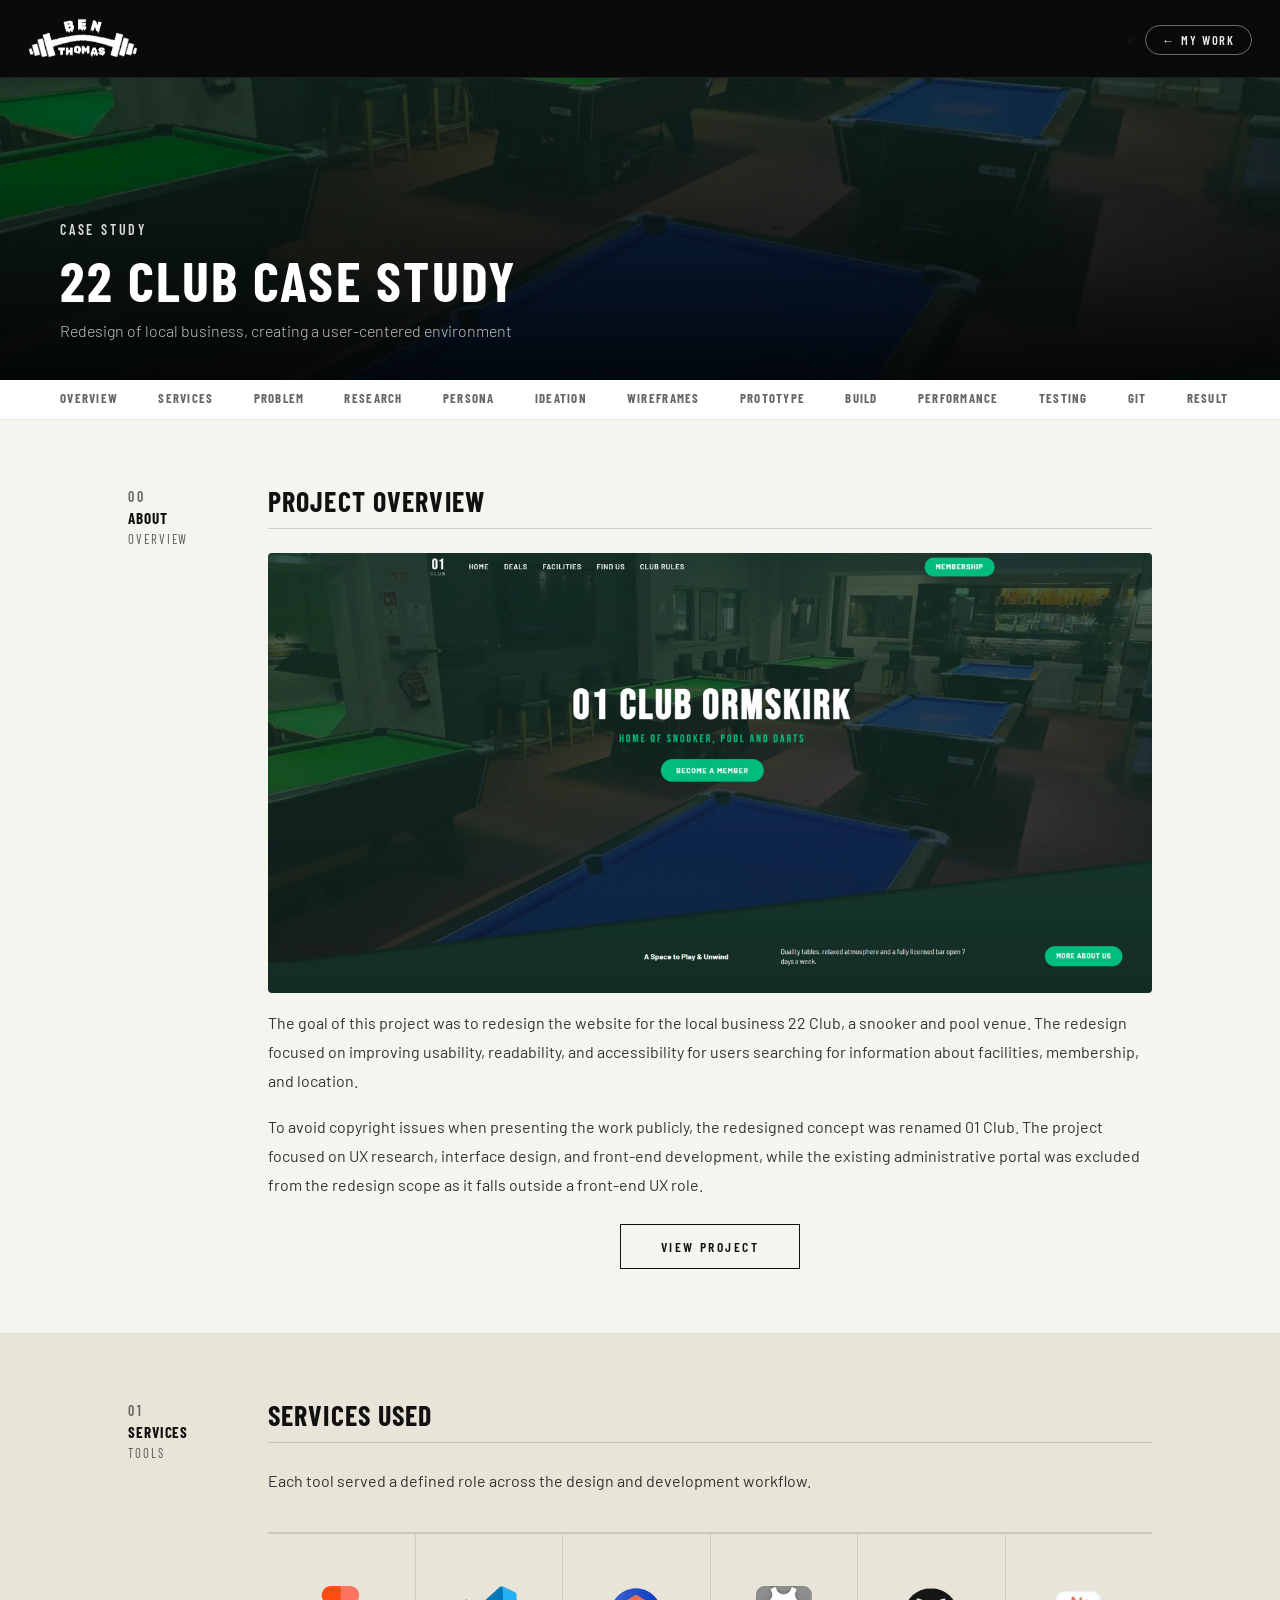
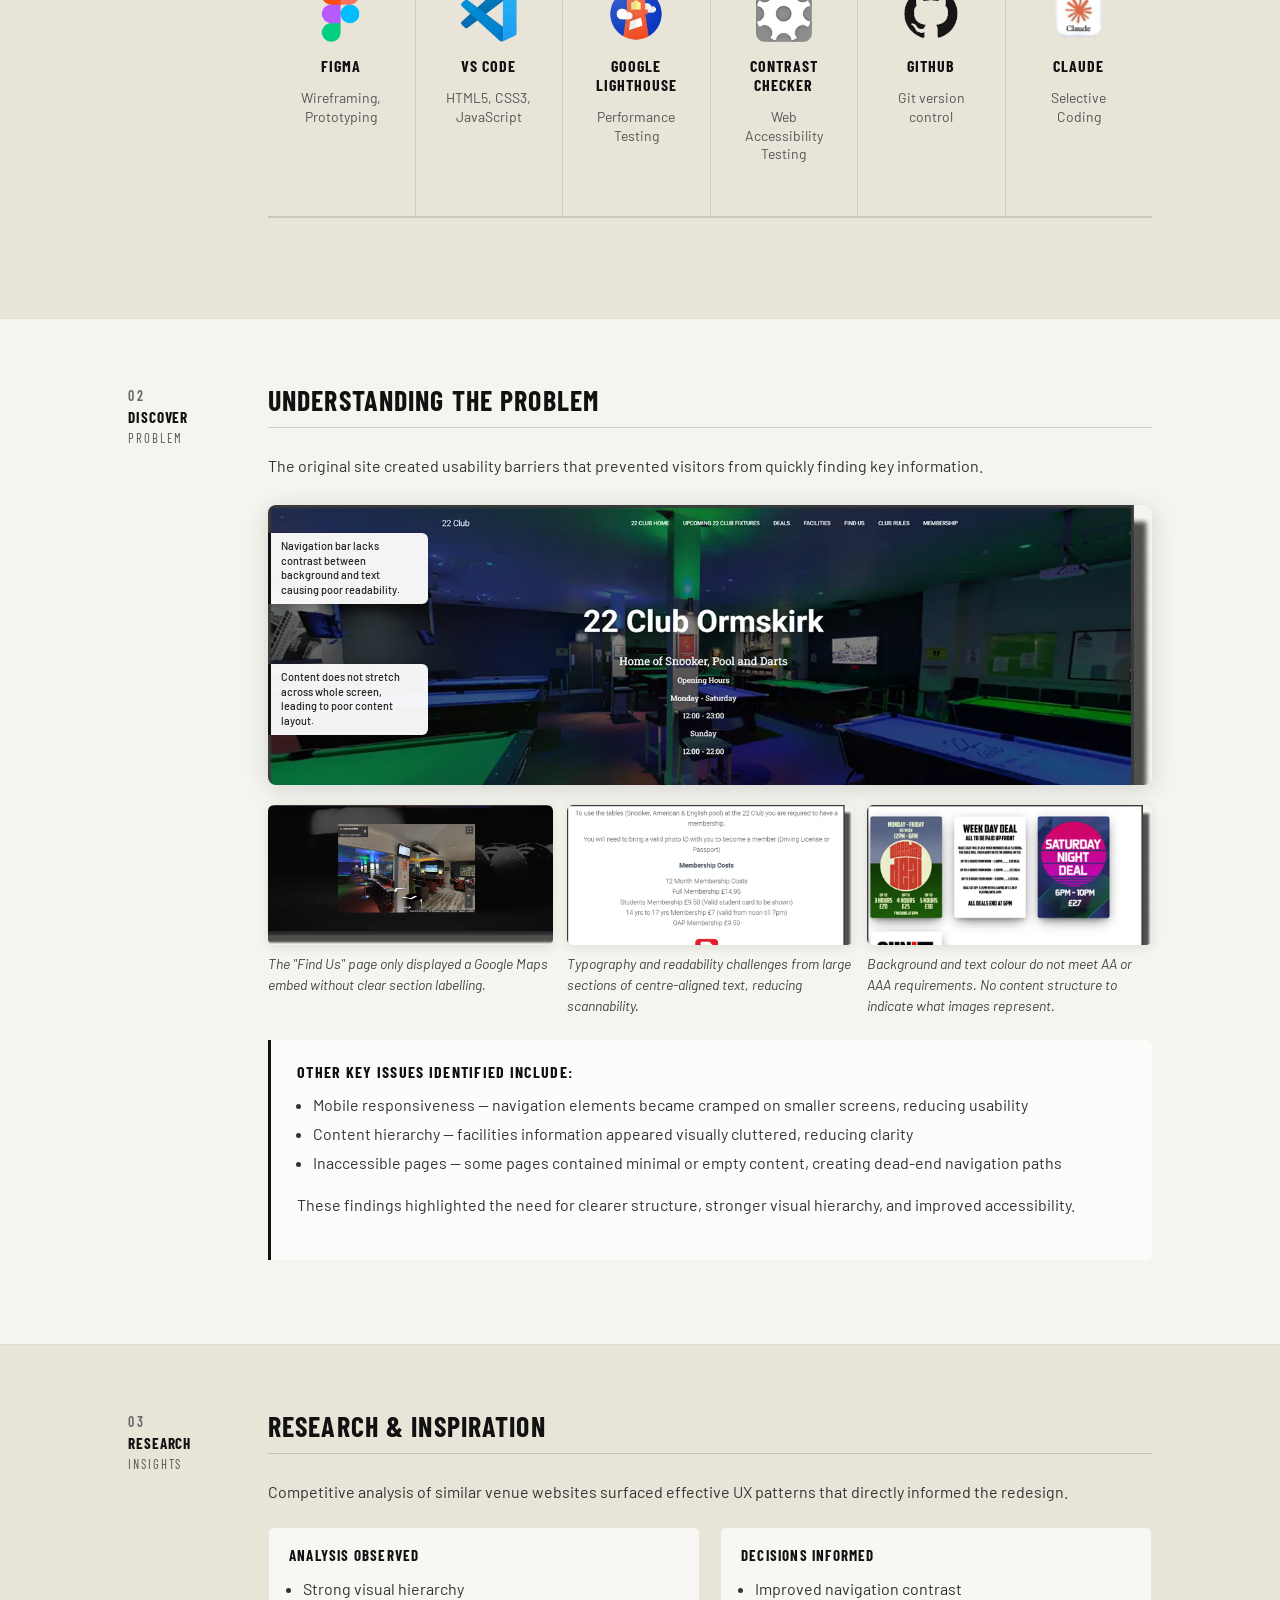
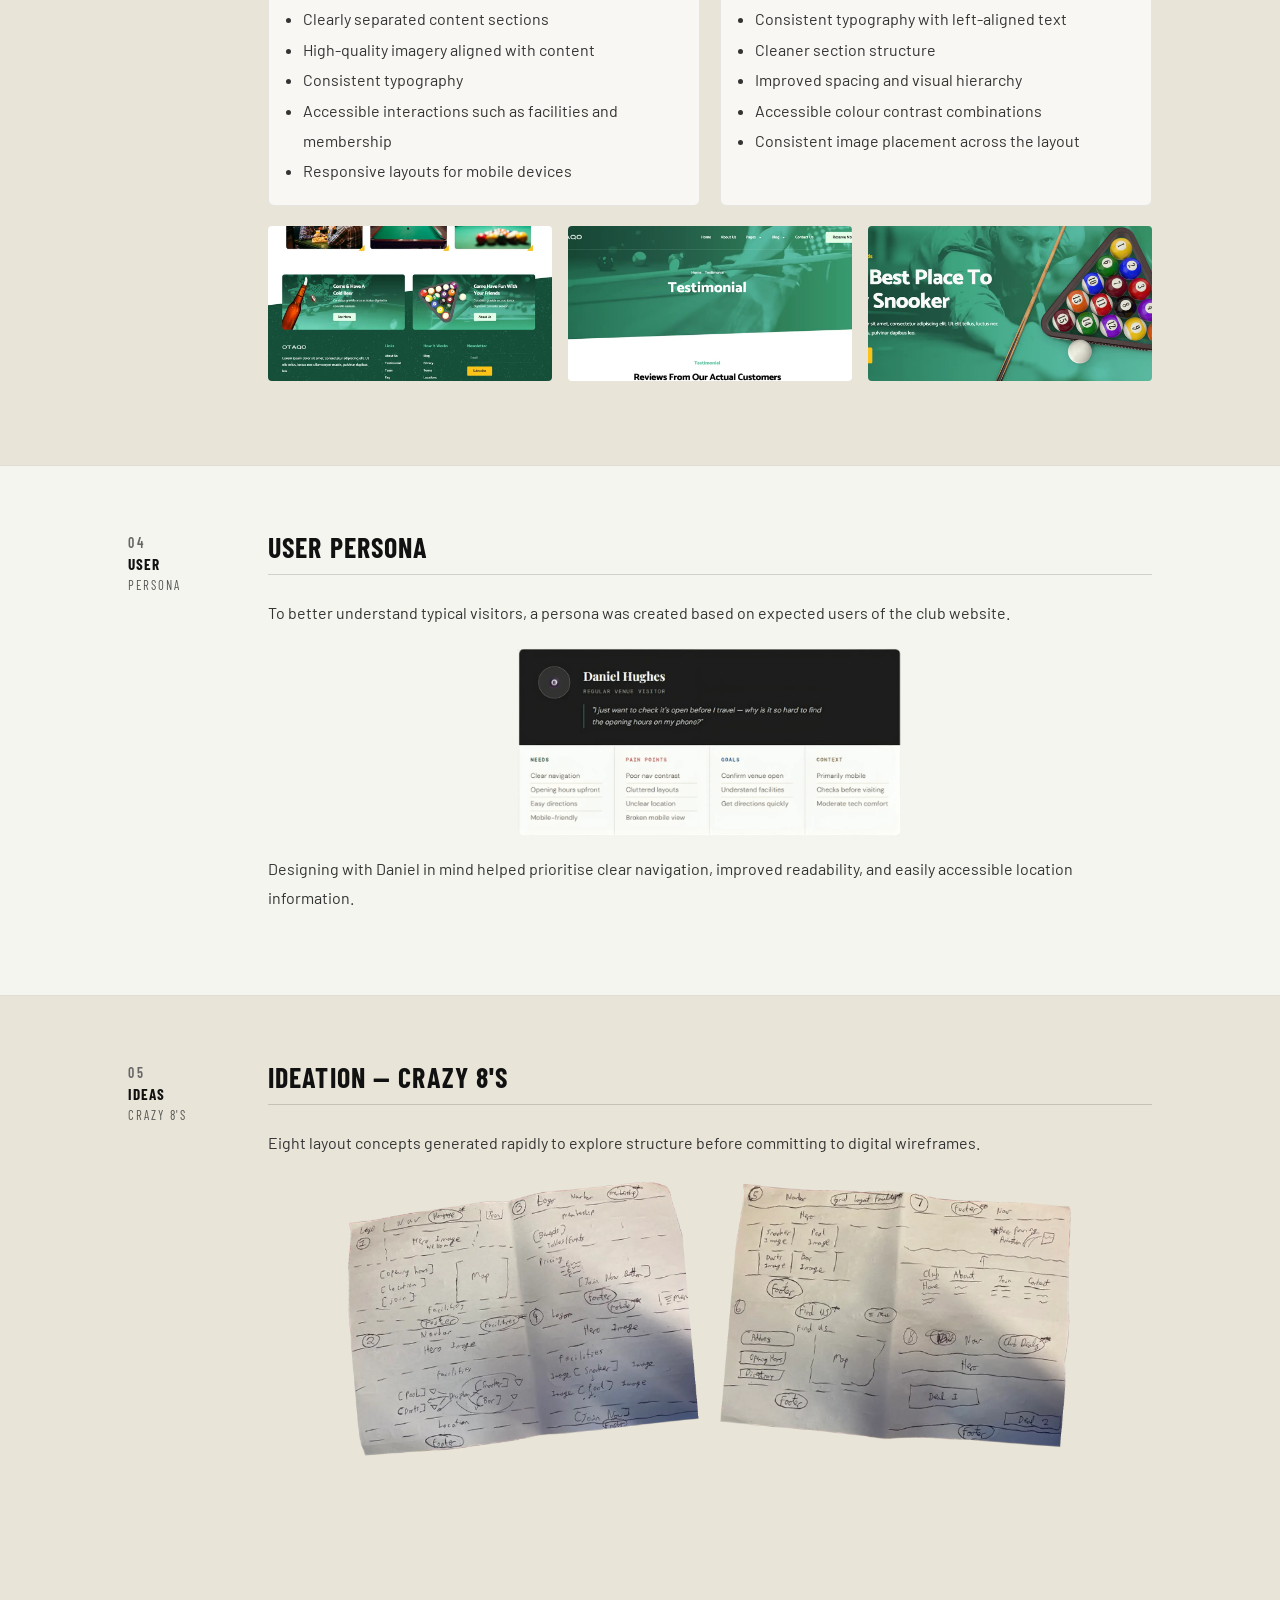
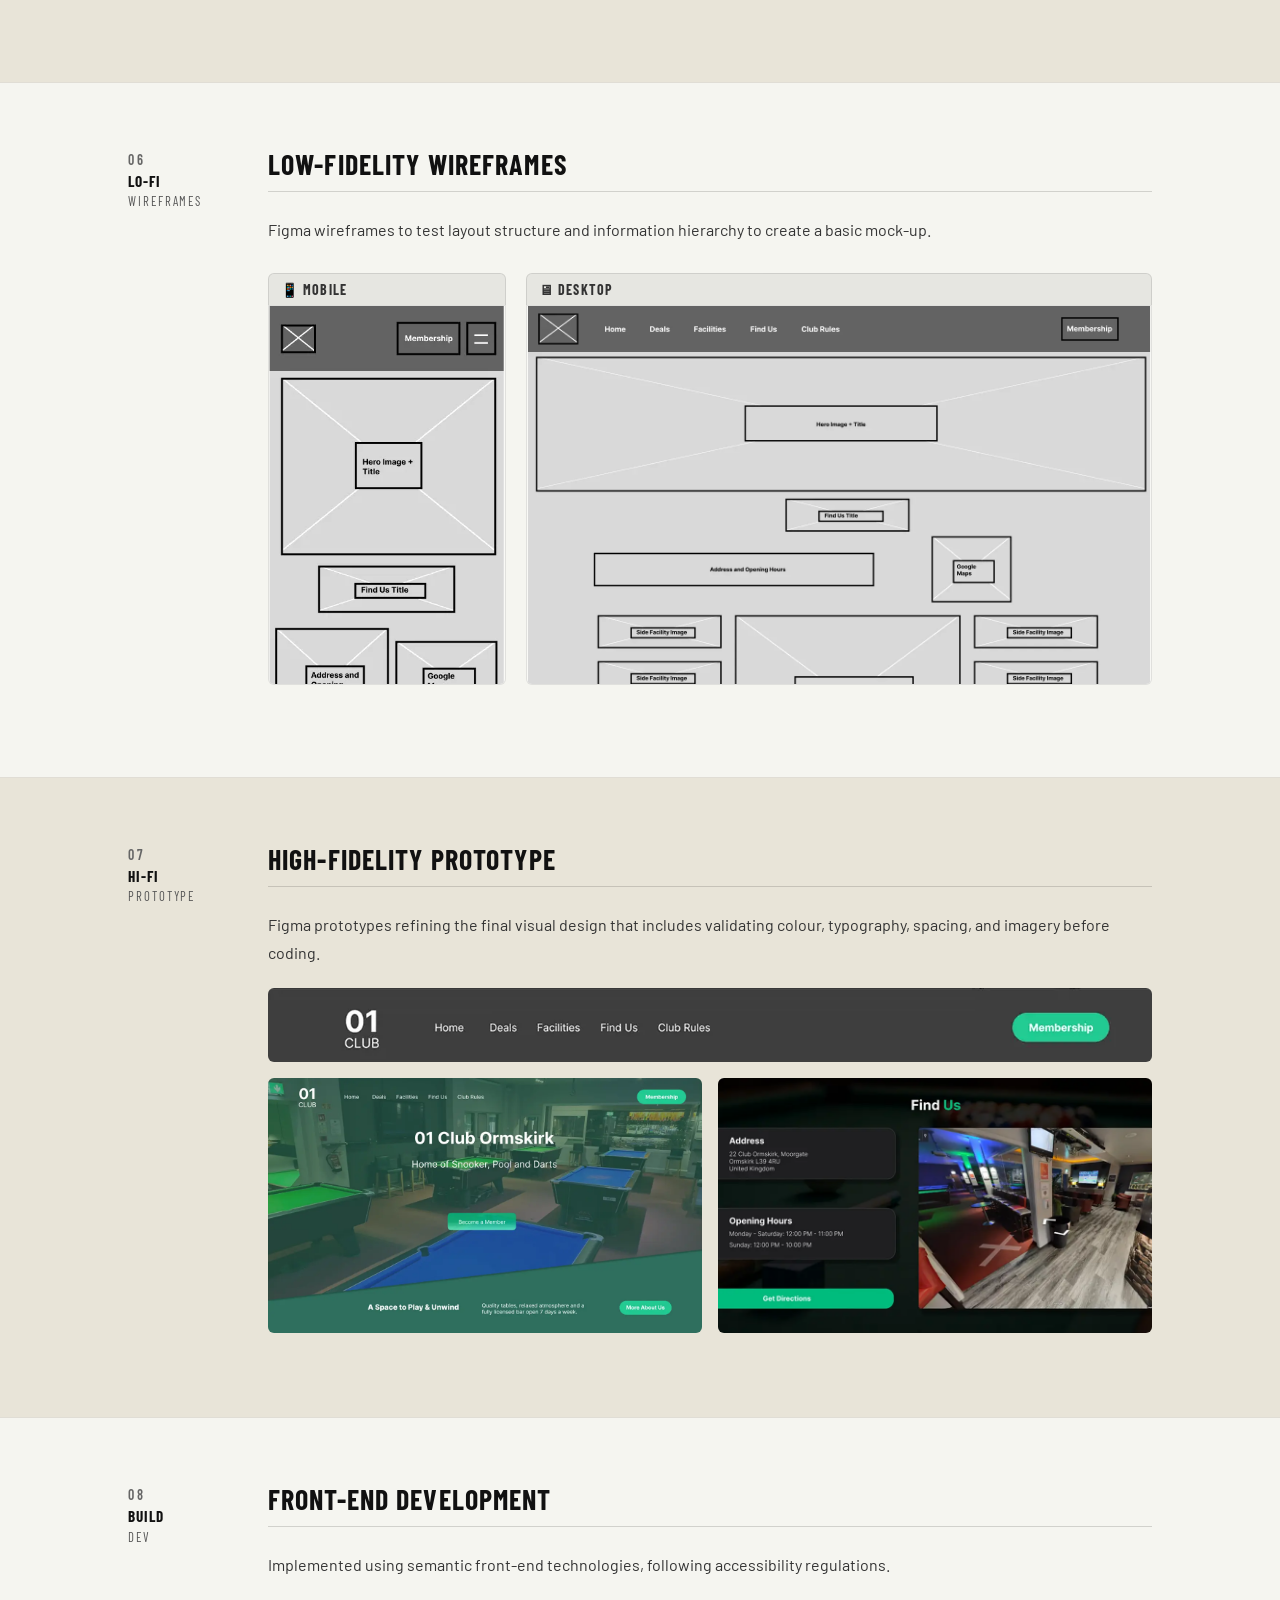
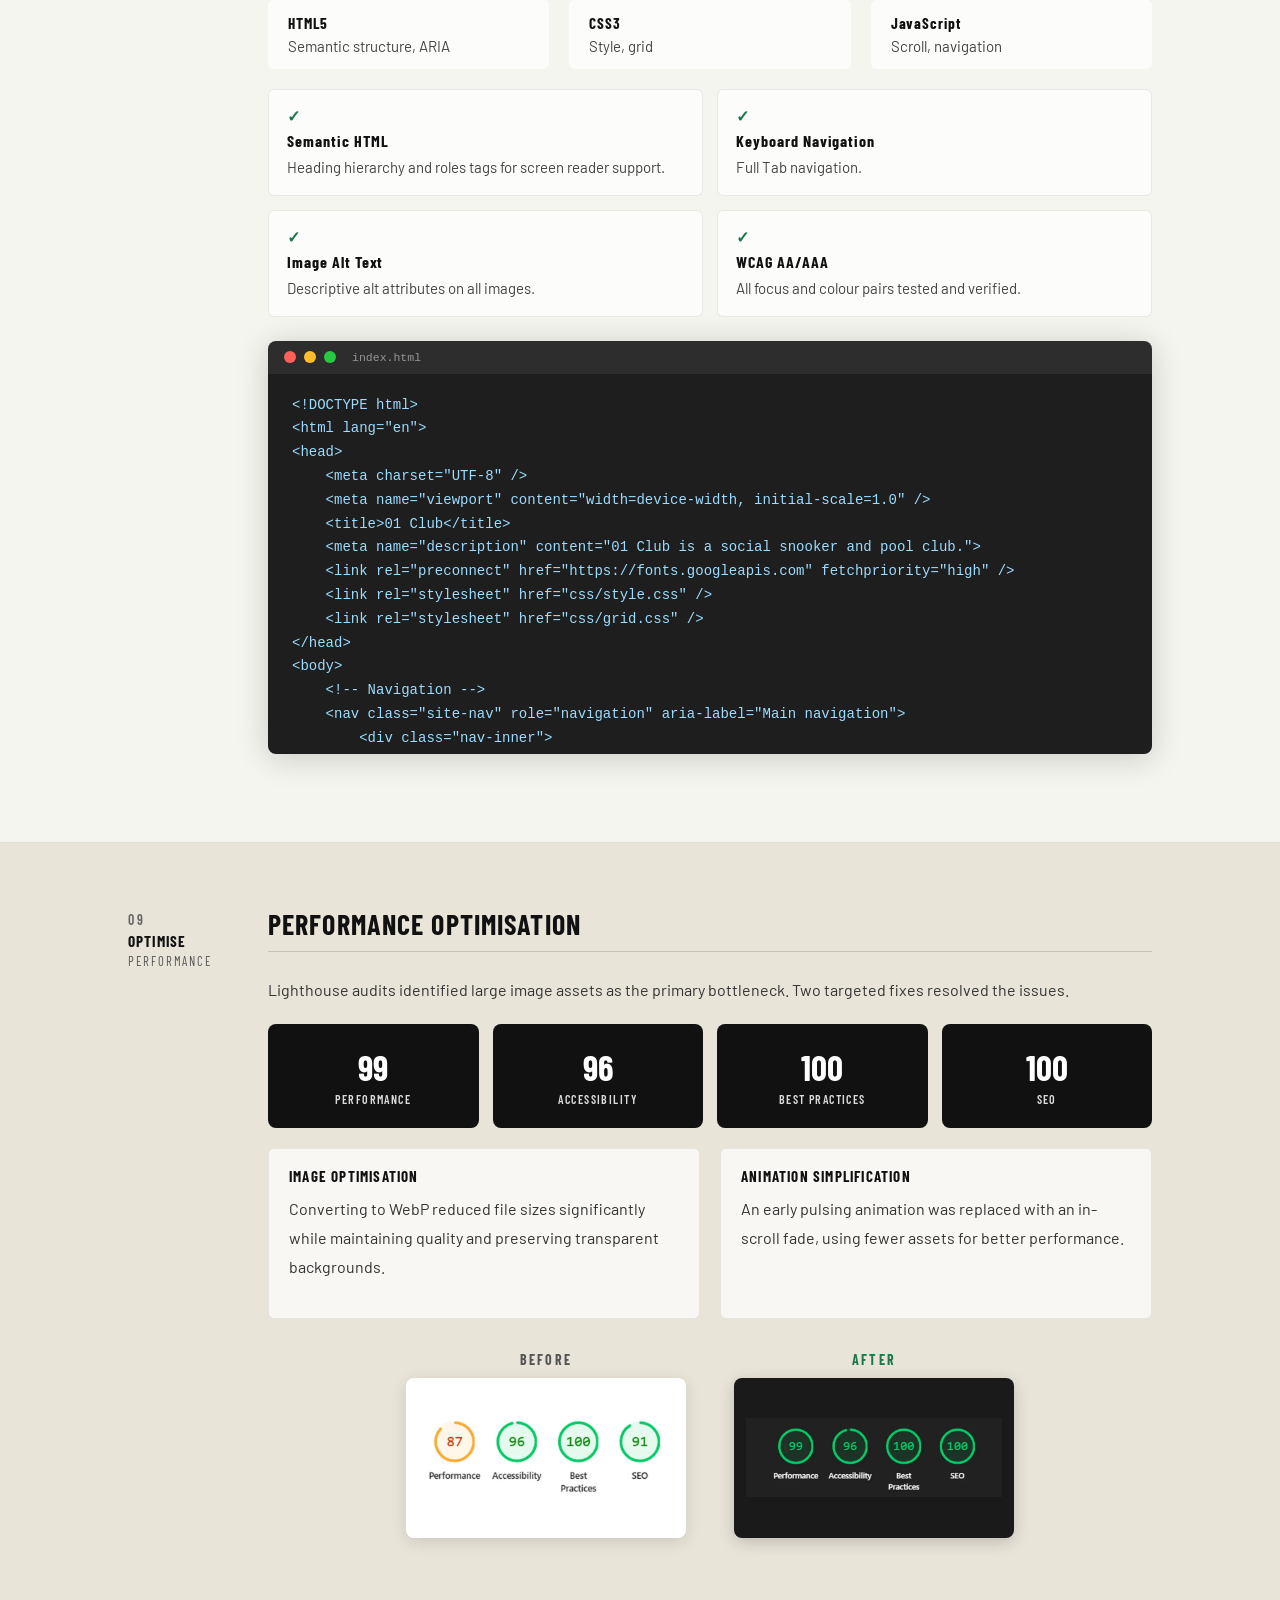
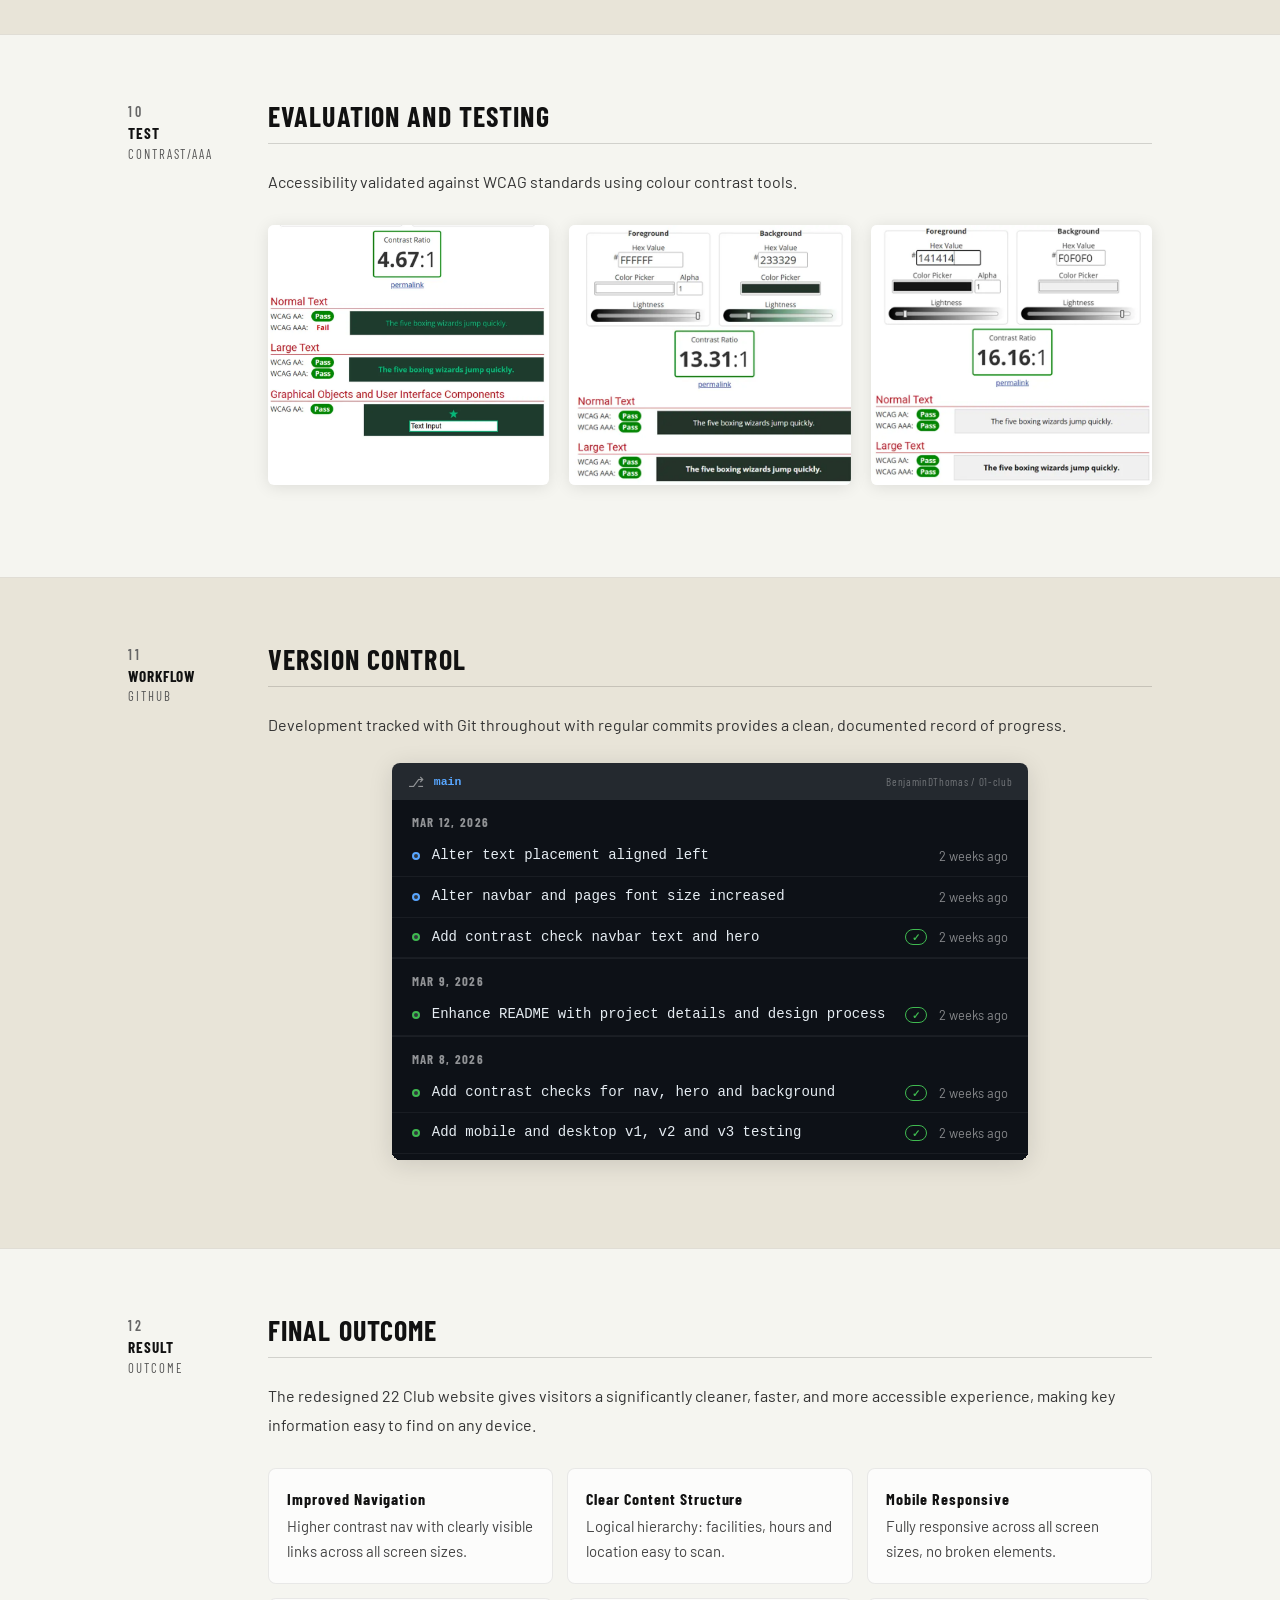
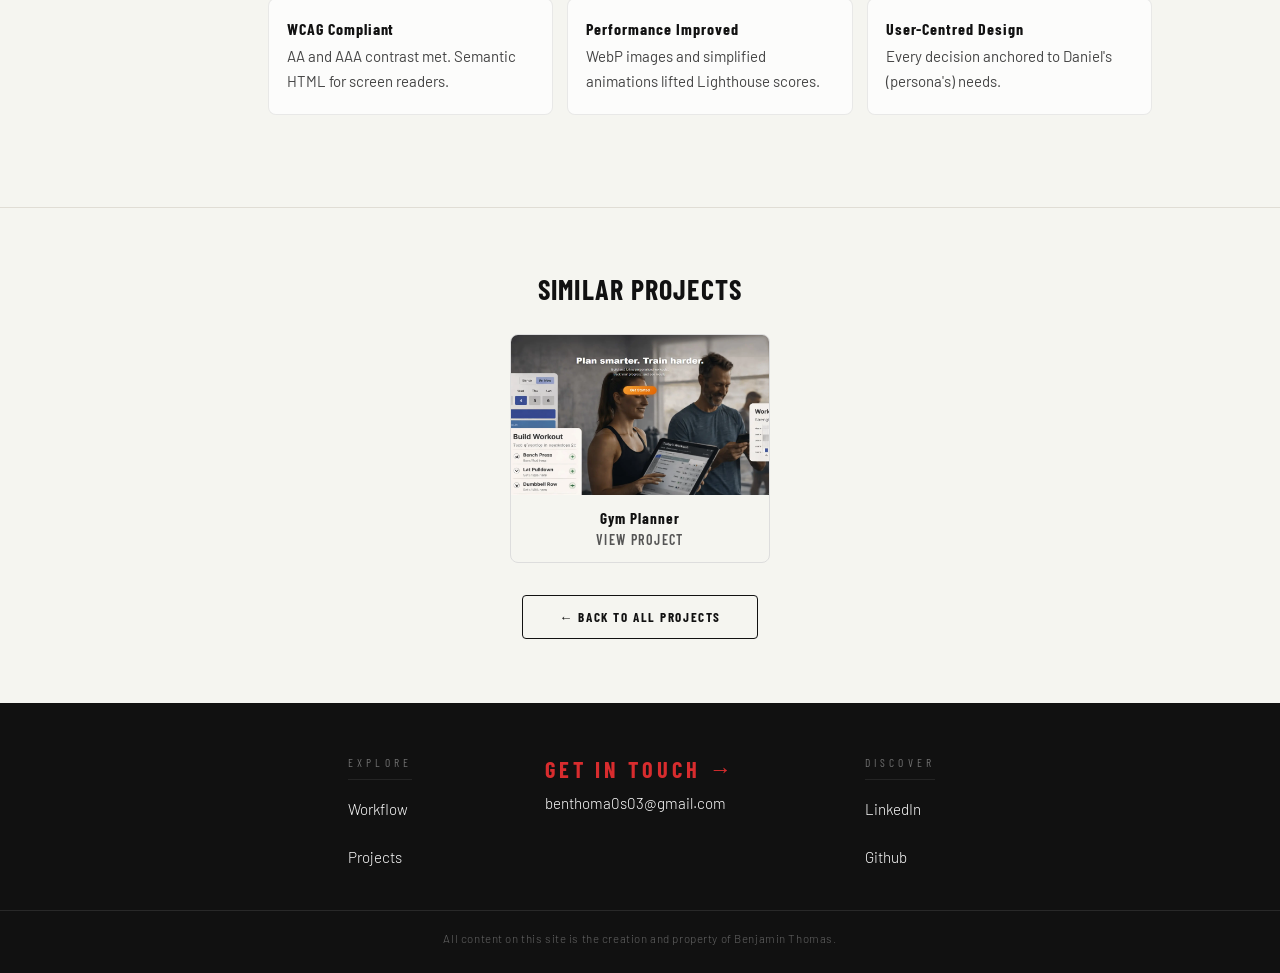
==== 22-club.html @ a088643f "Add 22 club case study page" ====
<!DOCTYPE html>
<html lang="en">
<head>
    <script>document.documentElement.classList.add('js-loading');</script>
    <meta charset="UTF-8" />
    <meta name="viewport" content="width=device-width, initial-scale=1.0" />
    <title>22 Club Case Study — Benjamin Thomas</title>
    <meta name="description" content="UX case study: Redesign of 22 Club, a local snooker and pool venue, creating a user-centred environment." />
    <meta property="og:title" content="22 Club Case Study — Benjamin Thomas" />
    <meta property="og:description" content="UX case study: Redesign of 22 Club — improving usability for a local venue website." />
    <meta property="og:type" content="website" />
    <link rel="preconnect" href="https://fonts.googleapis.com" />
    <link rel="preconnect" href="https://fonts.gstatic.com" crossorigin />
    <link href="https://fonts.googleapis.com/css2?family=Barlow+Condensed:wght@300;400;600;700&family=Barlow:wght@300;400;500&display=swap" rel="stylesheet" />
    <link rel="stylesheet" href="css/style.css" />
    <link rel="stylesheet" href="css/grid.css" />
    <link rel="stylesheet" href="css/case-study.css" />
</head>
<body class="case-study-page">
    <!-- ------- Navigation ------- -->
    <nav class="site-nav" aria-label="Site navigation">
        <a href="index.html" class="nav__logo" aria-label="Ben Thomas — Homepage">
            <img src="images/logo.webp" alt="Ben Thomas logo" width="110" height="42" />
        </a>
        <ul class="nav__links" role="list">
            <li><a href="projects.html" class="nav__link nav__back">← My Work</a></li>
        </ul>
    </nav>
    <!-- ------- Hero ------- -->
    <header class="cs-hero" aria-label="22 Club Case Study Hero">
        <img src="case_studies/22_club/hero_banner.webp" alt="22 Club snooker venue interior" class="cs-hero__img" />
        <div class="cs-hero__overlay" aria-hidden="true"></div>
        <div class="cs-hero__content">
            <p class="cs-hero__label">Case Study</p>
            <h1 class="cs-hero__title">22 Club Case Study</h1>
            <p class="cs-hero__sub">Redesign of local business, creating a user-centered environment</p>
        </div>
    </header>
    <!-- ------- Section nav ------- -->
    <nav class="cs-section-nav" aria-label="Jump to section">
        <!-- Desktop: full horizontal list -->
        <ul class="cs-section-nav__list" role="list">
            <li><a href="#overview">Overview</a></li>
            <li><a href="#services">Services</a></li>
            <li><a href="#problem">Problem</a></li>
            <li><a href="#research">Research</a></li>
            <li><a href="#persona">Persona</a></li>
            <li><a href="#ideation">Ideation</a></li>
            <li><a href="#lofi">Wireframes</a></li>
            <li><a href="#hifi">Prototype</a></li>
            <li><a href="#build">Build</a></li>
            <li><a href="#performance">Performance</a></li>
            <li><a href="#testing">Testing</a></li>
            <li><a href="#version-control">Git</a></li>
            <li><a href="#result">Result</a></li>
        </ul>
        <!-- Mobile: contents dropdown -->
        <div class="cs-section-nav__mobile">
            <button class="cs-section-nav__toggle" aria-expanded="false" aria-controls="cs-section-dropdown" aria-label="Open section contents">
                <span class="cs-section-nav__toggle-label">Contents</span>
                <svg class="cs-section-nav__toggle-icon" width="12" height="12" viewBox="0 0 12 12" aria-hidden="true">
                    <path d="M2 4l4 4 4-4" fill="none" stroke="currentColor" stroke-width="2" stroke-linecap="round" stroke-linejoin="round"/>
                </svg>
            </button>
            <ul class="cs-section-nav__dropdown" id="cs-section-dropdown" role="list" hidden>
                <li><a href="#overview">00 — Overview</a></li>
                <li><a href="#services">01 — Services</a></li>
                <li><a href="#problem">02 — Problem</a></li>
                <li><a href="#research">03 — Research</a></li>
                <li><a href="#persona">04 — Persona</a></li>
                <li><a href="#ideation">05 — Ideation</a></li>
                <li><a href="#lofi">06 — Wireframes</a></li>
                <li><a href="#hifi">07 — Prototype</a></li>
                <li><a href="#build">08 — Build</a></li>
                <li><a href="#performance">09 — Performance</a></li>
                <li><a href="#testing">10 — Testing</a></li>
                <li><a href="#version-control">11 — Git</a></li>
                <li><a href="#result">12 — Result</a></li>
            </ul>
        </div>
    </nav>
    <!-- ------- Reading progress bar ------- -->
    <div class="cs-progress-bar" id="csProgressBar" aria-hidden="true" role="presentation">
        <div class="cs-progress-bar__fill" id="csProgressFill"></div>
    </div>
    <!-- ------- Main ------- -->
    <main class="cs-main" id="cs-main">
        <!-- ------- Overview ------- -->
        <section class="cs-section" id="overview" aria-labelledby="overview-title" tabindex="0">
            <div class="cs-container">
                <div class="cs-section__meta">
                    <span class="cs-section__num">00</span>
                    <h2 class="cs-section__label" id="overview-title">About<br><span>OVERVIEW</span></h2>
                </div>
                <div class="cs-section__body">
                    <h3 class="cs-section__heading">Project Overview</h3>
                    <div class="cs-rule" aria-hidden="true"></div>
                    <img src="case_studies/22_club/new_hero_banner.webp" alt="Redesigned 22 Club website hero banner" class="cs-img cs-img--full" loading="lazy" />
                    <p class="cs-text">The goal of this project was to redesign the website for the local business 22 Club, a snooker and pool venue. The redesign focused on improving usability, readability, and accessibility for users searching for information about facilities, membership, and location.</p>
                    <p class="cs-text">To avoid copyright issues when presenting the work publicly, the redesigned concept was renamed 01 Club. The project focused on UX research, interface design, and front-end development, while the existing administrative portal was excluded from the redesign scope as it falls outside a front-end UX role.</p>
                    <a href="https://22clubnewdesign.netlify.app/" target="_blank" rel="noopener noreferrer" class="cs-btn" aria-label="View the 22 Club redesign project (opens in new tab)">View Project</a>
                </div>
            </div>
        </section>
        <!-- ------- Services Used ------- -->
        <section class="cs-section" id="services" aria-labelledby="services-title" tabindex="0">
            <div class="cs-container cs-container--center">
                <div class="cs-section__meta">
                    <span class="cs-section__num">01</span>
                    <h2 class="cs-section__label" id="services-title">Services<br><span>TOOLS</span></h2>
                </div>
                <div class="cs-section__body cs-section__body--center">
                    <h3 class="cs-section__heading cs-section__heading--center">Services Used</h3>
                    <div class="cs-rule cs-rule--center" aria-hidden="true"></div>
                    <p class="cs-text cs-text--center">Each tool served a defined role across the design and development workflow.</p>
                    <ul class="cs-tools" role="list" aria-label="Tools used in this project">
                        <li class="cs-tool">
                            <a href="#lofi" class="cs-tool__link" aria-label="Figma — used for wireframing and prototyping, see Lo-Fi Wireframes section">
                                <img src="case_studies/22_club/figma_logo.webp" alt="Figma" class="cs-tool__logo" loading="lazy" />
                                <strong class="cs-tool__name">Figma</strong>
                                <span class="cs-tool__desc">Wireframing, Prototyping</span>
                            </a>
                        </li>
                        <li class="cs-tool">
                            <a href="#build" class="cs-tool__link" aria-label="VS Code — used for front-end development, see Build section">
                                <img src="case_studies/22_club/vs_code_logo.webp" alt="VS Code" class="cs-tool__logo" loading="lazy" />
                                <strong class="cs-tool__name">VS Code</strong>
                                <span class="cs-tool__desc">HTML5, CSS3, JavaScript</span>
                            </a>
                        </li>
                        <li class="cs-tool">
                            <a href="#performance" class="cs-tool__link" aria-label="Google Lighthouse — used for performance testing, see Performance Optimisation section">
                                <img src="case_studies/22_club/google_lighthouse_logo.webp" alt="Google Lighthouse" class="cs-tool__logo" loading="lazy" />
                                <strong class="cs-tool__name">Google Lighthouse</strong>
                                <span class="cs-tool__desc">Performance Testing</span>
                            </a>
                        </li>
                        <li class="cs-tool">
                            <a href="#testing" class="cs-tool__link" aria-label="Contrast Checker — used for web accessibility testing, see Evaluation and Testing section">
                                <img src="case_studies/22_club/contrast_checker_logo.webp" alt="Contrast Checker" class="cs-tool__logo" loading="lazy" />
                                <strong class="cs-tool__name">Contrast Checker</strong>
                                <span class="cs-tool__desc">Web Accessibility Testing</span>
                            </a>
                        </li>
                        <li class="cs-tool">
                            <a href="#version-control" class="cs-tool__link" aria-label="GitHub — used for version control, see Version Control section">
                                <img src="case_studies/22_club/github_logo.webp" alt="GitHub" class="cs-tool__logo" loading="lazy" />
                                <strong class="cs-tool__name">GitHub</strong>
                                <span class="cs-tool__desc">Git version control</span>
                            </a>
                        </li>
                        <li class="cs-tool">
                            <a href="#build" class="cs-tool__link" aria-label="Claude — used for selective coding assistance, see Build section">
                                <img src="case_studies/22_club/claude_logo.webp" alt="Claude" class="cs-tool__logo" loading="lazy" />
                                <strong class="cs-tool__name">Claude</strong>
                                <span class="cs-tool__desc">Selective Coding</span>
                            </a>
                        </li>
                    </ul>
                </div>
            </div>
        </section>
        <!-- ------- Discover / Problem ------- -->
        <section class="cs-section" id="problem" aria-labelledby="problem-title" tabindex="0">
            <div class="cs-container">
                <div class="cs-section__meta">
                    <span class="cs-section__num">02</span>
                    <h2 class="cs-section__label" id="problem-title">Discover<br><span>PROBLEM</span></h2>
                </div>
                <div class="cs-section__body">
                    <h3 class="cs-section__heading">Understanding The Problem</h3>
                    <div class="cs-rule" aria-hidden="true"></div>
                    <p class="cs-text">The original site created usability barriers that prevented visitors from quickly finding key information.</p>
                    <div class="cs-problem-wrap" aria-label="Existing website issues">
                        <div class="cs-problem-hero">
                            <img src="case_studies/22_club/existing_hero_banner.webp" alt="Existing 22 Club homepage. Issue 1: navigation bar lacks contrast between background and text causing poor readability. Issue 2: content does not stretch across whole screen, leading to poor content layout." loading="lazy" />
                            <div class="cs-problem-chips" aria-hidden="true">
                                <span class="cs-chip cs-chip--1">Navigation bar lacks contrast between background and text causing poor readability.</span>
                                <span class="cs-chip cs-chip--2">Content does not stretch across whole screen, leading to poor content layout.</span>
                            </div>
                        </div>
                        <div class="cs-problem-grid3">
                            <div class="cs-problem-grid3__item">
                                <img src="case_studies/22_club/existing_find_us_section.webp" alt="Existing Find Us page — only a Google Maps embed with no section labelling" loading="lazy" />
                                <p class="cs-problem-grid3__cap">The "Find Us" page only displayed a Google Maps embed without clear section labelling.</p>
                            </div>
                            <div class="cs-problem-grid3__item">
                                <img src="case_studies/22_club/existing_membership_text_layout.webp" alt="Existing membership page — large sections of centre-aligned text reducing readability" loading="lazy" />
                                <p class="cs-problem-grid3__cap">Typography and readability challenges from large sections of centre-aligned text, reducing scannability.</p>
                            </div>
                            <div class="cs-problem-grid3__item">
                                <img src="case_studies/22_club/existing_club_deals.webp" alt="Existing club deals page — poor colour contrast not meeting AA or AAA requirements" loading="lazy" />
                                <p class="cs-problem-grid3__cap">Background and text colour do not meet AA or AAA requirements. No content structure to indicate what images represent.</p>
                            </div>
                        </div>
                    </div>
                    <div class="cs-callout" aria-label="Other key issues identified">
                        <h4 class="cs-callout__title">Other key issues identified include:</h4>
                        <ul class="cs-callout__list">
                            <li>Mobile responsiveness — navigation elements became cramped on smaller screens, reducing usability</li>
                            <li>Content hierarchy — facilities information appeared visually cluttered, reducing clarity</li>
                            <li>Inaccessible pages — some pages contained minimal or empty content, creating dead-end navigation paths</li>
                        </ul>
                        <p class="cs-text">These findings highlighted the need for clearer structure, stronger visual hierarchy, and improved accessibility.</p>
                    </div>
                </div>
            </div>
        </section>
        <!-- ------- Research & Inspiration ------- -->
        <section class="cs-section" id="research" aria-labelledby="research-title" tabindex="0">
            <div class="cs-container">
                <div class="cs-section__meta">
                    <span class="cs-section__num">03</span>
                    <h2 class="cs-section__label" id="research-title">Research<br><span>INSIGHTS</span></h2>
                </div>
                <div class="cs-section__body">
                    <h3 class="cs-section__heading">Research &amp; Inspiration</h3>
                    <div class="cs-rule" aria-hidden="true"></div>
                    <p class="cs-text">Competitive analysis of similar venue websites surfaced effective UX patterns that directly informed the redesign.</p>
                    <div class="cs-two-col">
                        <div class="cs-findings" aria-label="Analysis findings">
                            <h4 class="cs-findings__title">Analysis Observed</h4>
                            <ul class="cs-findings__list">
                                <li>Strong visual hierarchy</li>
                                <li>Clearly separated content sections</li>
                                <li>High-quality imagery aligned with content</li>
                                <li>Consistent typography</li>
                                <li>Accessible interactions such as facilities and membership</li>
                                <li>Responsive layouts for mobile devices</li>
                            </ul>
                        </div>
                        <div class="cs-findings" aria-label="Design decisions informed">
                            <h4 class="cs-findings__title">Decisions Informed</h4>
                            <ul class="cs-findings__list">
                                <li>Improved navigation contrast</li>
                                <li>Consistent typography with left-aligned text</li>
                                <li>Cleaner section structure</li>
                                <li>Improved spacing and visual hierarchy</li>
                                <li>Accessible colour contrast combinations</li>
                                <li>Consistent image placement across the layout</li>
                            </ul>
                        </div>
                    </div>
                    <figure class="cs-ref-grid" aria-label="Reference website screenshots">
                        <img src="case_studies/22_club/otaqo_reference_website3.webp" alt="Reference website 3 — showing strong visual hierarchy and section separation" class="cs-img" loading="lazy" />
                        <img src="case_studies/22_club/otaqo_reference_website2.webp" alt="Reference website 2 — showing consistent typography and imagery use" class="cs-img" loading="lazy" />
                        <img src="case_studies/22_club/otaqo_reference_website.webp"  alt="Reference website 1 — showing responsive layout and accessible navigation" class="cs-img" loading="lazy" />
                    </figure>
                </div>
            </div>
        </section>
        <!-- ------- User Persona ------- -->
        <section class="cs-section" id="persona" aria-labelledby="persona-title" tabindex="0">
            <div class="cs-container cs-container--center">
                <div class="cs-section__meta">
                    <span class="cs-section__num">04</span>
                    <h2 class="cs-section__label" id="persona-title">User<br><span>PERSONA</span></h2>
                </div>
                <div class="cs-section__body cs-section__body--center">
                    <h3 class="cs-section__heading cs-section__heading--center">User Persona</h3>
                    <div class="cs-rule cs-rule--center" aria-hidden="true"></div>
                    <p class="cs-text cs-text--center">To better understand typical visitors, a persona was created based on expected users of the club website.</p>
                    <img src="case_studies/22_club/persona.webp" alt="User persona: Daniel Hughes — a local club visitor seeking venue information and membership details" class="cs-img cs-img--contained" loading="lazy" />
                    <p class="cs-text cs-text--center">Designing with Daniel in mind helped prioritise clear navigation, improved readability, and easily accessible location information.</p>
                </div>
            </div>
        </section>
        <!-- ------- Ideation ------- -->
        <section class="cs-section" id="ideation" aria-labelledby="ideation-title" tabindex="0">
            <div class="cs-container">
                <div class="cs-section__meta">
                    <span class="cs-section__num">05</span>
                    <h2 class="cs-section__label" id="ideation-title">Ideas<br><span>CRAZY 8'S</span></h2>
                </div>
                <div class="cs-section__body">
                    <h3 class="cs-section__heading">Ideation — Crazy 8's</h3>
                    <div class="cs-rule" aria-hidden="true"></div>
                    <p class="cs-text">Eight layout concepts generated rapidly to explore structure before committing to digital wireframes.</p>
                    <figure class="cs-img-pair cs-img-pair--equal" aria-label="Crazy 8s sketches">
                        <img src="case_studies/22_club/crazy8_1.webp" alt="Crazy 8s sketching sheet 1 — eight rapid layout concepts" class="cs-img" loading="lazy" />
                        <img src="case_studies/22_club/crazy8_2.webp" alt="Crazy 8s sketching sheet 2 — eight rapid layout concepts" class="cs-img" loading="lazy" />
                    </figure>
                </div>
            </div>
        </section>
        <!-- ------- Low Fidelity ------- -->
        <section class="cs-section" id="lofi" aria-labelledby="lofi-title" tabindex="0">
            <div class="cs-container">
                <div class="cs-section__meta">
                    <span class="cs-section__num">06</span>
                    <h2 class="cs-section__label" id="lofi-title">Lo-Fi<br><span>WIREFRAMES</span></h2>
                </div>
                <div class="cs-section__body">
                    <h3 class="cs-section__heading">Low-Fidelity Wireframes</h3>
                    <div class="cs-rule" aria-hidden="true"></div>
                    <p class="cs-text">Figma wireframes to test layout structure and information hierarchy to create a basic mock-up.</p>
                    <div class="cs-wireframes" aria-label="Low fidelity wireframes — mobile and desktop">
                        <div class="cs-wireframe">
                            <div class="cs-wireframe__label" aria-hidden="true">
                                <span class="cs-wireframe__device">📱 Mobile</span>
                            </div>
                            <div class="cs-wireframe__scroll">
                                <img src="case_studies/22_club/low_fidelity_mobile.webp" alt="Low fidelity mobile wireframe — navigation, hero, facilities and footer structure across a vertical scroll layout" class="cs-wireframe__img" loading="lazy" />
                            </div>
                        </div>
                        <div class="cs-wireframe cs-wireframe--desktop">
                            <div class="cs-wireframe__label" aria-hidden="true">
                                <span class="cs-wireframe__device">🖥 Desktop</span>
                            </div>
                            <div class="cs-wireframe__scroll">
                                <img src="case_studies/22_club/low_fidelity_desktop.webp" alt="Low fidelity desktop wireframe — full layout showing header, hero, facilities grid, find us section and footer" class="cs-wireframe__img" loading="lazy" />
                            </div>
                        </div>
                    </div>
                </div>
            </div>
        </section>
        <!-- ------- High Fidelity ------- -->
        <section class="cs-section" id="hifi" aria-labelledby="hifi-title" tabindex="0">
            <div class="cs-container">
                <div class="cs-section__meta">
                    <span class="cs-section__num">07</span>
                    <h2 class="cs-section__label" id="hifi-title">Hi-Fi<br><span>PROTOTYPE</span></h2>
                </div>
                <div class="cs-section__body">
                    <h3 class="cs-section__heading">High-Fidelity Prototype</h3>
                    <div class="cs-rule" aria-hidden="true"></div>
                    <p class="cs-text">Figma prototypes refining the final visual design that includes validating colour, typography, spacing, and imagery before coding.</p>
                    <figure class="cs-hifi-grid" aria-label="High fidelity prototype screens">
                        <img src="case_studies/22_club/navbar.webp"       alt="High fidelity prototype — navbar design with accessible contrast" class="cs-img cs-img--navbar" loading="lazy" />
                        <img src="case_studies/22_club/hero_hover.webp"   alt="High fidelity prototype — hero section with hover state" class="cs-img cs-img--hifi" loading="lazy" />
                        <img src="case_studies/22_club/find_us_page.webp" alt="High fidelity prototype — Find Us page with map and location details" class="cs-img cs-img--hifi" loading="lazy" />
                    </figure>
                </div>
            </div>
        </section>
        <!-- ------- Build ------- -->
        <section class="cs-section" id="build" aria-labelledby="build-title" tabindex="0">
            <div class="cs-container">
                <div class="cs-section__meta">
                    <span class="cs-section__num">08</span>
                    <h2 class="cs-section__label" id="build-title">Build<br><span>DEV</span></h2>
                </div>
                <div class="cs-section__body">
                    <h3 class="cs-section__heading">Front-End Development</h3>
                    <div class="cs-rule" aria-hidden="true"></div>
                    <p class="cs-text">Implemented using semantic front-end technologies, following accessibility regulations.</p>
                    <ul class="cs-tech-grid" role="list" aria-label="Technologies used">
                        <li class="cs-tech"><strong>HTML5</strong><span>Semantic structure, ARIA</span></li>
                        <li class="cs-tech"><strong>CSS3</strong><span>Style, grid</span></li>
                        <li class="cs-tech"><strong>JavaScript</strong><span>Scroll, navigation</span></li>
                    </ul>
                    <ul class="cs-feature-grid" role="list" aria-label="Accessibility features implemented">
                        <li class="cs-feature"><span class="cs-feature__check" aria-hidden="true">✓</span><strong>Semantic HTML</strong><p>Heading hierarchy and roles tags for screen reader support.</p></li>
                        <li class="cs-feature"><span class="cs-feature__check" aria-hidden="true">✓</span><strong>Keyboard Navigation</strong><p>Full Tab navigation.</p></li>
                        <li class="cs-feature"><span class="cs-feature__check" aria-hidden="true">✓</span><strong>Image Alt Text</strong><p>Descriptive alt attributes on all images.</p></li>
                        <li class="cs-feature"><span class="cs-feature__check" aria-hidden="true">✓</span><strong>WCAG AA/AAA</strong><p>All focus and colour pairs tested and verified.</p></li>
                    </ul>
                    <div class="cs-code-viewer" role="region" aria-label="01 Club HTML source code — scroll to explore">
                        <div class="cs-code-viewer__bar" aria-hidden="true">
                            <span class="cs-code-viewer__dot cs-code-viewer__dot--r"></span>
                            <span class="cs-code-viewer__dot cs-code-viewer__dot--y"></span>
                            <span class="cs-code-viewer__dot cs-code-viewer__dot--g"></span>
                            <span class="cs-code-viewer__file">index.html</span>
                        </div>
                        <div class="cs-scroll-hint" aria-hidden="true">scroll to explore ↓</div>
                        <pre class="cs-code-viewer__pre" tabindex="0" aria-label="Semantic HTML source code for 01 Club homepage"><code class="cs-code-viewer__code">&lt;!DOCTYPE html&gt;
&lt;html lang="en"&gt;
&lt;head&gt;
    &lt;meta charset="UTF-8" /&gt;
    &lt;meta name="viewport" content="width=device-width, initial-scale=1.0" /&gt;
    &lt;title&gt;01 Club&lt;/title&gt;
    &lt;meta name="description" content="01 Club is a social snooker and pool club."&gt;
    &lt;link rel="preconnect" href="https://fonts.googleapis.com" fetchpriority="high" /&gt;
    &lt;link rel="stylesheet" href="css/style.css" /&gt;
    &lt;link rel="stylesheet" href="css/grid.css" /&gt;
&lt;/head&gt;
&lt;body&gt;
    &lt;!-- Navigation --&gt;
    &lt;nav class="site-nav" role="navigation" aria-label="Main navigation"&gt;
        &lt;div class="nav-inner"&gt;
            &lt;a href="index.html" class="nav-logo" aria-label="01 Club &#8211; Home"&gt;
                &lt;span class="logo-number"&gt;01&lt;/span&gt;
                &lt;span class="logo-word"&gt;Club&lt;/span&gt;
            &lt;/a&gt;
            &lt;ul class="nav-links" role="list"&gt;
                &lt;li&gt;&lt;a href="index.html"&gt;Home&lt;/a&gt;&lt;/li&gt;
                &lt;li&gt;&lt;a href="club-deals.html"&gt;Deals&lt;/a&gt;&lt;/li&gt;
                &lt;li&gt;&lt;a href="index.html#facilities"&gt;Facilities&lt;/a&gt;&lt;/li&gt;
                &lt;li&gt;&lt;a href="index.html#find-us"&gt;Find Us&lt;/a&gt;&lt;/li&gt;
                &lt;li&gt;&lt;a href="club-rules.html"&gt;Club Rules&lt;/a&gt;&lt;/li&gt;
            &lt;/ul&gt;
            &lt;a href="membership.html" class="nav-cta" aria-current="page"&gt;Membership&lt;/a&gt;
            &lt;button class="hamburger" aria-controls="mobile-menu"
                    aria-expanded="false" aria-label="Open navigation menu"&gt;
                &lt;span&gt;&lt;/span&gt;&lt;span&gt;&lt;/span&gt;&lt;span&gt;&lt;/span&gt;
            &lt;/button&gt;
        &lt;/div&gt;
    &lt;/nav&gt;
    &lt;!-- Mobile drawer --&gt;
    &lt;nav id="mobile-menu" class="mobile-drawer" aria-label="Mobile navigation"&gt;
        &lt;ul role="list"&gt;
            &lt;li&gt;&lt;a href="index.html"&gt;Home&lt;/a&gt;&lt;/li&gt;
            &lt;li&gt;&lt;a href="club-deals.html"&gt;Deals&lt;/a&gt;&lt;/li&gt;
            &lt;li&gt;&lt;a href="index.html#facilities"&gt;Facilities&lt;/a&gt;&lt;/li&gt;
            &lt;li&gt;&lt;a href="index.html#find-us"&gt;Find Us&lt;/a&gt;&lt;/li&gt;
            &lt;li&gt;&lt;a href="club-rules.html"&gt;Club Rules&lt;/a&gt;&lt;/li&gt;
        &lt;/ul&gt;
    &lt;/nav&gt;
    &lt;!-- Hero --&gt;
    &lt;header class="hero home-hero" role="banner"&gt;
        &lt;img src="images/hero_banner_container.jpg"
             alt="01 Club Ormskirk interior" fetchpriority="high" /&gt;
        &lt;span class="hero-overlay" aria-hidden="true"&gt;&lt;/span&gt;
        &lt;div class="hero-content"&gt;
            &lt;h1&gt;01 Club Ormskirk&lt;/h1&gt;
            &lt;p&gt;Home of Snooker, Pool and Darts&lt;/p&gt;
            &lt;a href="membership.html" class="hero-cta"&gt;Become a Member&lt;/a&gt;
        &lt;/div&gt;
        &lt;aside class="hero-tagline" aria-label="Club summary"&gt;
            &lt;p class="tagline-heading"&gt;A Space to Play &amp;amp; Unwind&lt;/p&gt;
            &lt;p class="tagline-desc"&gt;Quality tables, relaxed atmosphere and a
            fully licensed bar open 7 days a week.&lt;/p&gt;
            &lt;a href="#facilities" class="tagline-btn"&gt;More About Us&lt;/a&gt;
        &lt;/aside&gt;
    &lt;/header&gt;
    &lt;main&gt;
        &lt;!-- Find Us --&gt;
        &lt;section id="find-us" class="find-us" aria-labelledby="find-us-heading"&gt;
            &lt;img src="images/find_us_background_layer.jpg" alt=""
                 class="find-us-bg" aria-hidden="true" loading="lazy" /&gt;
            &lt;div class="find-us-inner"&gt;
                &lt;h2 id="find-us-heading" class="find-us-title"&gt;
                    Find &lt;span&gt;Us&lt;/span&gt;
                &lt;/h2&gt;
                &lt;div class="find-us-content"&gt;
                    &lt;div class="find-us-left"&gt;
                        &lt;article class="info-card"&gt;
                            &lt;h3&gt;Address&lt;/h3&gt;
                            &lt;address&gt;
                                22 Club Ormskirk, Moorgate&lt;br /&gt;
                                Ormskirk L39 4RU&lt;br /&gt;
                                United Kingdom
                            &lt;/address&gt;
                        &lt;/article&gt;
                        &lt;article class="info-card"&gt;
                            &lt;h3&gt;Opening Hours&lt;/h3&gt;
                            &lt;p&gt;Monday - Saturday: 12:00 PM - 11:00 PM&lt;/p&gt;
                            &lt;p&gt;Sunday: 12:00 PM - 10:00 PM&lt;/p&gt;
                        &lt;/article&gt;
                        &lt;a href="https://maps.google.com/..." target="_blank"
                           rel="noopener noreferrer" class="directions-btn"&gt;
                            Get Directions
                        &lt;/a&gt;
                    &lt;/div&gt;
                    &lt;iframe src="https://www.google.com/maps/embed?..."
                        title="01 Club Ormskirk location map" loading="lazy"&gt;
                    &lt;/iframe&gt;
                &lt;/div&gt;
            &lt;/div&gt;
        &lt;/section&gt;
        &lt;!-- Facilities --&gt;
        &lt;section id="facilities" class="facilities"
                 aria-labelledby="facilities-heading"&gt;
            &lt;header class="section-header"&gt;
                &lt;h2 id="facilities-heading"&gt;Facilities&lt;/h2&gt;
            &lt;/header&gt;
            &lt;ul class="facilities-list" role="list"&gt;
                &lt;li class="facility-item"&gt;
                    &lt;img src="images/bar_header_container.png"
                         alt="Bar" loading="lazy" /&gt;
                    &lt;p&gt;From hand-pulled ales to cocktails, our fully stocked
                    bar is the perfect place to relax between frames.&lt;/p&gt;
                &lt;/li&gt;
                &lt;li class="facility-item"&gt;
                    &lt;img src="images/snooker_header-container.png"
                         alt="Snooker" loading="lazy" /&gt;
                    &lt;p&gt;Full-size professional snooker tables maintained to
                    the highest standard.&lt;/p&gt;
                &lt;/li&gt;
                &lt;li class="facility-item"&gt;
                    &lt;img src="images/pool_header-container.png"
                         alt="Pool" loading="lazy" /&gt;
                    &lt;p&gt;Enjoy both American and English pool at 01 Club.
                    Available throughout opening hours for all members.&lt;/p&gt;
                &lt;/li&gt;
                &lt;li class="facility-item"&gt;
                    &lt;img src="images/darts_container.webp"
                         alt="Darts" loading="lazy" /&gt;
                    &lt;p&gt;Test your aim on our dedicated darts boards.
                    Available to all members during opening hours.&lt;/p&gt;
                &lt;/li&gt;
            &lt;/ul&gt;
        &lt;/section&gt;
        &lt;!-- Beer pour animation --&gt;
        &lt;section class="beer-section" id="beer-anim" aria-hidden="true"&gt;
            &lt;div class="beer-stage"&gt;
                &lt;img src="images/liquid_icon.webp" alt="" class="bl-liquid" /&gt;
            &lt;/div&gt;
        &lt;/section&gt;
    &lt;/main&gt;
    &lt;!-- Footer --&gt;
    &lt;footer&gt;
        &lt;div class="footer-inner"&gt;
            &lt;div class="footer-grid"&gt;
                &lt;section class="footer-col" aria-labelledby="footer-club"&gt;
                    &lt;h3 id="footer-club"&gt;Club&lt;/h3&gt;
                    &lt;ul role="list"&gt;
                        &lt;li&gt;&lt;a href="index.html"&gt;Home&lt;/a&gt;&lt;/li&gt;
                        &lt;li&gt;&lt;a href="index.html#facilities"&gt;Facilities&lt;/a&gt;&lt;/li&gt;
                        &lt;li&gt;&lt;a href="club-deals.html"&gt;Deals&lt;/a&gt;&lt;/li&gt;
                    &lt;/ul&gt;
                &lt;/section&gt;
                &lt;section class="footer-col" aria-labelledby="footer-connect"&gt;
                    &lt;h3 id="footer-connect"&gt;Connect&lt;/h3&gt;
                    &lt;address&gt;
                        &lt;p&gt;Tel: &lt;a href="tel:01695727127"&gt;01695727127&lt;/a&gt;&lt;/p&gt;
                        &lt;a href="mailto:<a href="/cdn-cgi/l/email-protection" class="__cf_email__" data-cfemail="bfdcd0d1cbdedccbff8d8ddcd3cadd91dcd091cad4">[email&#160;protected]</a>"&gt;
                            <a href="/cdn-cgi/l/email-protection" class="__cf_email__" data-cfemail="dbb8b4b5afbab8af9be9e9b8b7aeb9f5b8b4f5aeb0">[email&#160;protected]</a>
                        &lt;/a&gt;
                    &lt;/address&gt;
                &lt;/section&gt;
            &lt;/div&gt;
            &lt;small class="footer-bar"&gt;
                &amp;copy; 2025 01 Club. All rights reserved.
            &lt;/small&gt;
        &lt;/div&gt;
    &lt;/footer&gt;
    &lt;script src="js/membership.js"&gt;&lt;/script&gt;
    &lt;script src="js/beer-pour.js" defer&gt;&lt;/script&gt;
&lt;/body&gt;
&lt;/html&gt;</code></pre>
                    </div>
                </div>
            </div>
        </section>
        <!-- ------- Performance ------- -->
        <section class="cs-section" id="performance" aria-labelledby="perf-title" tabindex="0">
            <div class="cs-container">
                <div class="cs-section__meta">
                    <span class="cs-section__num">09</span>
                    <h2 class="cs-section__label" id="perf-title">Optimise<br><span>PERFORMANCE</span></h2>
                </div>
                <div class="cs-section__body">
                    <h3 class="cs-section__heading">Performance Optimisation</h3>
                    <div class="cs-rule" aria-hidden="true"></div>
                    <p class="cs-text">Lighthouse audits identified large image assets as the primary bottleneck. Two targeted fixes resolved the issues.</p>
                    <ul class="cs-scores" role="list" aria-label="Lighthouse scores">
                        <li class="cs-score"><span class="cs-score__num">99</span><span class="cs-score__label">PERFORMANCE</span></li>
                        <li class="cs-score"><span class="cs-score__num">96</span><span class="cs-score__label">ACCESSIBILITY</span></li>
                        <li class="cs-score"><span class="cs-score__num">100</span><span class="cs-score__label">BEST PRACTICES</span></li>
                        <li class="cs-score"><span class="cs-score__num">100</span><span class="cs-score__label">SEO</span></li>
                    </ul>
                    <div class="cs-two-col">
                        <div class="cs-findings">
                            <h4 class="cs-findings__title">Image Optimisation</h4>
                            <p class="cs-text">Converting to WebP reduced file sizes significantly while maintaining quality and preserving transparent backgrounds.</p>
                        </div>
                        <div class="cs-findings">
                            <h4 class="cs-findings__title">Animation Simplification</h4>
                            <p class="cs-text">An early pulsing animation was replaced with an in-scroll fade, using fewer assets for better performance.</p>
                        </div>
                    </div>
                    <figure class="cs-before-after" aria-label="Lighthouse scores before and after optimisation">
                        <div class="cs-before-after__col">
                            <p class="cs-before-after__label">BEFORE</p>
                            <img src="case_studies/22_club/desktop_lighthouse_test.webp" alt="Lighthouse test before optimisation showing lower performance scores" class="cs-img" loading="lazy" />
                        </div>
                        <div class="cs-before-after__col">
                            <p class="cs-before-after__label cs-before-after__label--after">AFTER</p>
                            <img src="case_studies/22_club/desktop_lighthouse_test_final_version.webp" alt="Lighthouse test after optimisation showing 99 performance, 96 accessibility, 100 best practices, 100 SEO" class="cs-img" loading="lazy" />
                        </div>
                    </figure>
                </div>
            </div>
        </section>
        <!-- ------- Evaluation & Testing ------- -->
        <section class="cs-section" id="testing" aria-labelledby="test-title" tabindex="0">
            <div class="cs-container">
                <div class="cs-section__meta">
                    <span class="cs-section__num">10</span>
                    <h2 class="cs-section__label" id="test-title">Test<br><span>CONTRAST/AAA</span></h2>
                </div>
                <div class="cs-section__body">
                    <h3 class="cs-section__heading">Evaluation and Testing</h3>
                    <div class="cs-rule" aria-hidden="true"></div>
                    <p class="cs-text">Accessibility validated against WCAG standards using colour contrast tools.</p>
                    <figure class="cs-img-trio" aria-label="Contrast checker results">
                        <img src="case_studies/22_club/contrast_checker_navbar-hero.webp"     alt="Contrast checker result: navbar and hero — background and body text confirmed compliant" class="cs-img" loading="lazy" />
                        <img src="case_studies/22_club/contrast_checker_hero-text.webp"       alt="Contrast checker result: hero text — hero and text overlay exceeds minimum standard" class="cs-img" loading="lazy" />
                        <img src="case_studies/22_club/contrast_checker_background-text.webp" alt="Contrast checker result: background and text — all raw elements meet requirements" class="cs-img" loading="lazy" />
                    </figure>
                </div>
            </div>
        </section>
        <!-- ------- Version Control ------- -->
        <section class="cs-section" id="version-control" aria-labelledby="vc-title" tabindex="0">
            <div class="cs-container cs-container--center">
                <div class="cs-section__meta">
                    <span class="cs-section__num">11</span>
                    <h2 class="cs-section__label" id="vc-title">Workflow<br><span>GITHUB</span></h2>
                </div>
                <div class="cs-section__body cs-section__body--center">
                    <h3 class="cs-section__heading cs-section__heading--center">Version Control</h3>
                    <div class="cs-rule cs-rule--center" aria-hidden="true"></div>
                    <p class="cs-text cs-text--center">Development tracked with Git throughout with regular commits provides a clean, documented record of progress.</p>
                    <div class="cs-git-viewer" role="region" aria-label="Git commit history for 01 Club project">
                        <div class="cs-git-viewer__bar" aria-hidden="true">
                            <span class="cs-git-viewer__icon">⎇</span>
                            <span class="cs-git-viewer__branch">main</span>
                            <span class="cs-git-viewer__repo">BenjaminDThomas / 01-club</span>
                        </div>
                        <div class="cs-scroll-hint cs-scroll-hint--dark" aria-hidden="true">scroll to explore ↓</div>
                        <ol class="cs-git-viewer__list" aria-label="Commit history">
                            <li class="cs-git-viewer__group-label">Mar 12, 2026</li>
                            <li class="cs-git-viewer__commit">
                                <span class="cs-git-viewer__dot" aria-hidden="true"></span>
                                <span class="cs-git-viewer__msg">Alter text placement aligned left</span>
                                <span class="cs-git-viewer__meta">2 weeks ago</span>
                            </li>
                            <li class="cs-git-viewer__commit">
                                <span class="cs-git-viewer__dot" aria-hidden="true"></span>
                                <span class="cs-git-viewer__msg">Alter navbar and pages font size increased</span>
                                <span class="cs-git-viewer__meta">2 weeks ago</span>
                            </li>
                            <li class="cs-git-viewer__commit cs-git-viewer__commit--verified">
                                <span class="cs-git-viewer__dot" aria-hidden="true"></span>
                                <span class="cs-git-viewer__msg">Add contrast check navbar text and hero</span>
                                <span class="cs-git-viewer__badge" aria-label="Verified commit">✓</span>
                                <span class="cs-git-viewer__meta">2 weeks ago</span>
                            </li>
                            <li class="cs-git-viewer__group-label">Mar 9, 2026</li>
                            <li class="cs-git-viewer__commit cs-git-viewer__commit--verified">
                                <span class="cs-git-viewer__dot" aria-hidden="true"></span>
                                <span class="cs-git-viewer__msg">Enhance README with project details and design process</span>
                                <span class="cs-git-viewer__badge" aria-label="Verified commit">✓</span>
                                <span class="cs-git-viewer__meta">2 weeks ago</span>
                            </li>
                            <li class="cs-git-viewer__group-label">Mar 8, 2026</li>
                            <li class="cs-git-viewer__commit cs-git-viewer__commit--verified">
                                <span class="cs-git-viewer__dot" aria-hidden="true"></span>
                                <span class="cs-git-viewer__msg">Add contrast checks for nav, hero and background</span>
                                <span class="cs-git-viewer__badge" aria-label="Verified commit">✓</span>
                                <span class="cs-git-viewer__meta">2 weeks ago</span>
                            </li>
                            <li class="cs-git-viewer__commit cs-git-viewer__commit--verified">
                                <span class="cs-git-viewer__dot" aria-hidden="true"></span>
                                <span class="cs-git-viewer__msg">Add mobile and desktop v1, v2 and v3 testing</span>
                                <span class="cs-git-viewer__badge" aria-label="Verified commit">✓</span>
                                <span class="cs-git-viewer__meta">2 weeks ago</span>
                            </li>
                            <li class="cs-git-viewer__commit cs-git-viewer__commit--verified">
                                <span class="cs-git-viewer__dot" aria-hidden="true"></span>
                                <span class="cs-git-viewer__msg">Create Lighthouse testing</span>
                                <span class="cs-git-viewer__badge" aria-label="Verified commit">✓</span>
                                <span class="cs-git-viewer__meta">2 weeks ago</span>
                            </li>
                            <li class="cs-git-viewer__commit">
                                <span class="cs-git-viewer__dot" aria-hidden="true"></span>
                                <span class="cs-git-viewer__msg">Add more semantic tags for hero</span>
                                <span class="cs-git-viewer__meta">2 weeks ago</span>
                            </li>
                            <li class="cs-git-viewer__commit">
                                <span class="cs-git-viewer__dot" aria-hidden="true"></span>
                                <span class="cs-git-viewer__msg">Alter images converted to WebP files</span>
                                <span class="cs-git-viewer__meta">2 weeks ago</span>
                            </li>
                            <li class="cs-git-viewer__commit">
                                <span class="cs-git-viewer__dot" aria-hidden="true"></span>
                                <span class="cs-git-viewer__msg">Delete unused images</span>
                                <span class="cs-git-viewer__meta">2 weeks ago</span>
                            </li>
                            <li class="cs-git-viewer__commit">
                                <span class="cs-git-viewer__dot" aria-hidden="true"></span>
                                <span class="cs-git-viewer__msg">Add homepage</span>
                                <span class="cs-git-viewer__meta">2 weeks ago</span>
                            </li>
                            <li class="cs-git-viewer__group-label">Mar 7, 2026</li>
                            <li class="cs-git-viewer__commit">
                                <span class="cs-git-viewer__dot" aria-hidden="true"></span>
                                <span class="cs-git-viewer__msg">Add club deals page</span>
                                <span class="cs-git-viewer__meta">2 weeks ago</span>
                            </li>
                            <li class="cs-git-viewer__commit">
                                <span class="cs-git-viewer__dot" aria-hidden="true"></span>
                                <span class="cs-git-viewer__msg">Add club rules page</span>
                                <span class="cs-git-viewer__meta">2 weeks ago</span>
                            </li>
                            <li class="cs-git-viewer__group-label">Mar 6, 2026</li>
                            <li class="cs-git-viewer__commit">
                                <span class="cs-git-viewer__dot" aria-hidden="true"></span>
                                <span class="cs-git-viewer__msg">Remove old image files, compressing file size</span>
                                <span class="cs-git-viewer__meta">2 weeks ago</span>
                            </li>
                            <li class="cs-git-viewer__commit">
                                <span class="cs-git-viewer__dot" aria-hidden="true"></span>
                                <span class="cs-git-viewer__msg">Add membership page</span>
                                <span class="cs-git-viewer__meta">2 weeks ago</span>
                            </li>
                            <li class="cs-git-viewer__commit">
                                <span class="cs-git-viewer__dot" aria-hidden="true"></span>
                                <span class="cs-git-viewer__msg">Add initial project structure</span>
                                <span class="cs-git-viewer__meta">2 weeks ago</span>
                            </li>
                            <li class="cs-git-viewer__commit cs-git-viewer__commit--verified">
                                <span class="cs-git-viewer__dot" aria-hidden="true"></span>
                                <span class="cs-git-viewer__msg">Add high fidelity prototype link to design directory</span>
                                <span class="cs-git-viewer__badge" aria-label="Verified commit">✓</span>
                                <span class="cs-git-viewer__meta">2 weeks ago</span>
                            </li>
                            <li class="cs-git-viewer__commit cs-git-viewer__commit--verified">
                                <span class="cs-git-viewer__dot" aria-hidden="true"></span>
                                <span class="cs-git-viewer__msg">Add Figma link for low fidelity desktop layout</span>
                                <span class="cs-git-viewer__badge" aria-label="Verified commit">✓</span>
                                <span class="cs-git-viewer__meta">2 weeks ago</span>
                            </li>
                            <li class="cs-git-viewer__commit cs-git-viewer__commit--verified">
                                <span class="cs-git-viewer__dot" aria-hidden="true"></span>
                                <span class="cs-git-viewer__msg">Add Crazy 8 sketches</span>
                                <span class="cs-git-viewer__badge" aria-label="Verified commit">✓</span>
                                <span class="cs-git-viewer__meta">2 weeks ago</span>
                            </li>
                            <li class="cs-git-viewer__commit cs-git-viewer__commit--verified">
                                <span class="cs-git-viewer__dot" aria-hidden="true"></span>
                                <span class="cs-git-viewer__msg">Add 22 Club persona</span>
                                <span class="cs-git-viewer__badge" aria-label="Verified commit">✓</span>
                                <span class="cs-git-viewer__meta">2 weeks ago</span>
                            </li>
                            <li class="cs-git-viewer__commit cs-git-viewer__commit--verified">
                                <span class="cs-git-viewer__dot" aria-hidden="true"></span>
                                <span class="cs-git-viewer__msg">Create wireframes</span>
                                <span class="cs-git-viewer__badge" aria-label="Verified commit">✓</span>
                                <span class="cs-git-viewer__meta">2 weeks ago</span>
                            </li>
                        </ol>
                    </div>
                </div>
            </div>
        </section>
        <!-- ------- Result ------- -->
        <section class="cs-section" id="result" aria-labelledby="result-title" tabindex="0">
            <div class="cs-container cs-container--center">
                <div class="cs-section__meta">
                    <span class="cs-section__num">12</span>
                    <h2 class="cs-section__label" id="result-title">Result<br><span>OUTCOME</span></h2>
                </div>
                <div class="cs-section__body cs-section__body--center">
                    <h3 class="cs-section__heading cs-section__heading--center">Final Outcome</h3>
                    <div class="cs-rule cs-rule--center" aria-hidden="true"></div>
                    <p class="cs-text cs-text--center">The redesigned 22 Club website gives visitors a significantly cleaner, faster, and more accessible experience, making key information easy to find on any device.</p>
                    <ul class="cs-outcomes" role="list" aria-label="Project outcomes">
                        <li class="cs-outcome" tabindex="0"><strong>Improved Navigation</strong><p>Higher contrast nav with clearly visible links across all screen sizes.</p></li>
                        <li class="cs-outcome" tabindex="0"><strong>Clear Content Structure</strong><p>Logical hierarchy: facilities, hours and location easy to scan.</p></li>
                        <li class="cs-outcome" tabindex="0"><strong>Mobile Responsive</strong><p>Fully responsive across all screen sizes, no broken elements.</p></li>
                        <li class="cs-outcome" tabindex="0"><strong>WCAG Compliant</strong><p>AA and AAA contrast met. Semantic HTML for screen readers.</p></li>
                        <li class="cs-outcome" tabindex="0"><strong>Performance Improved</strong><p>WebP images and simplified animations lifted Lighthouse scores.</p></li>
                        <li class="cs-outcome" tabindex="0"><strong>User-Centred Design</strong><p>Every decision anchored to Daniel's (persona's) needs.</p></li>
                    </ul>
                </div>
            </div>
        </section>
        <!-- ------- Similar Projects ------- -->
        <section class="cs-section cs-section--similar" id="similar" aria-labelledby="similar-title" tabindex="0">
            <div class="cs-container cs-container--center">
                <h2 class="cs-section__heading cs-section__heading--center" id="similar-title">Similar Projects</h2>
                <ul class="cs-similar" role="list" aria-label="Similar projects">
                    <li class="cs-similar__item" tabindex="0">
                        <a href="gym-planner.html" class="cs-similar__link" aria-label="View Gym Planner case study">
                            <img src="case_studies/gym_planner/hero_banner.webp" alt="Gym Planner project — hero banner" class="cs-similar__img" loading="lazy" />
                            <p class="cs-similar__name">Gym Planner</p>
                            <span class="cs-similar__cta">View Project</span>
                        </a>
                    </li>
                </ul>
            </div>
            <div class="cs-back-row">
                <a href="projects.html" class="cs-all-projects-btn" aria-label="Back to all projects page">← Back to all projects</a>
            </div>
        </section>
    </main>
    <!-- ------- Footer ------- -->
    <footer class="site-footer">
        <div class="footer__grid">
            <div class="footer__col">
                <h2>Explore</h2>
                <nav aria-label="Explore">
                    <a href="workflow.html">Workflow</a>
                    <a href="projects.html">Projects</a>
                </nav>
            </div>
            <div class="footer__col footer__col--contact">
                <p class="footer__contact-label">Get in touch <span aria-hidden="true">→</span></p>
                <a href="mailto:benthoma0s03@gmail.com" class="footer__email">benthoma0s03@gmail.com</a>
            </div>
            <div class="footer__col">
                <h2>Discover</h2>
                <nav aria-label="Discover">
                    <a href="https://www.linkedin.com/in/benjamin-david-thomas/" target="_blank" rel="noopener noreferrer">LinkedIn</a>
                    <a href="https://github.com/BenjaminDThomas" target="_blank" rel="noopener noreferrer">Github</a>
                </nav>
            </div>
        </div>
        <hr class="footer__divider" />
        <p class="footer__copy">All content on this site is the creation and property of Benjamin Thomas.</p>
    </footer>
    <!-- ------- Scroll to top ------- -->
    <button class="scroll-top" id="scrollTop" aria-label="Scroll back to top" hidden>
        <svg width="16" height="16" viewBox="0 0 16 16" aria-hidden="true" focusable="false">
            <path d="M8 2l6 6-1.4 1.4L9 5.8V14H7V5.8L3.4 9.4 2 8l6-6z" fill="currentColor"/>
        </svg>
        <span class="scroll-top__label">Top</span>
    </button>
    <!-- ------- Scripts ------- -->
    <script src="js/case-study.js"></script>
</body>
</html>
---- css/style.css ----
/*
-----------
Design
-----------
*/
:root {
    --red: #D82C2E;
    --white: #FFFFFF;
    --footer-bg: #111111;
    --nav-h: 78px;
    --ease: 0.65s cubic-bezier(0.77, 0, 0.175, 1);
    --font-condensed: 'Barlow Condensed', sans-serif;
}
/*
-----------
Global
-----------
*/
*, *::before, *::after { box-sizing: border-box; margin: 0; padding: 0; }
html { min-height: 100%; } body { min-height: 100%; background: #0a0a0a; color: var(--white); font-family: 'Barlow', sans-serif; overflow-x: hidden; }
/*
-----------
Navigation
-----------
*/
.site-nav {
    position: fixed;
    top: 0;
    left: 0;
    width: 100%;
    height: var(--nav-h);
    z-index: 20;
    padding: 18px 28px;
    background: transparent;
    border-bottom: 1px solid transparent;
    transition: background 0.35s ease, border-color 0.35s ease;
}
.site-nav.nav--scrolled {
    background: #0a0a0a;
    border-bottom: 1px solid rgba(255,255,255,0.06);
}
.nav__logo { display: inline-block; transition: opacity 0.2s; }
.nav__logo:hover { opacity: 0.8; }
.nav__logo img { height: 42px; width: auto; }
/*
-----------
Hero
-----------
*/
.hero { position: relative; width: 100%; height: 100vh; min-height: 560px; overflow: hidden; --split: 50%; }
.hero__left { left: 0; width: var(--split); background: url('../homepage_images/left_side_background.webp') center / cover no-repeat; }
.hero__left::before { content: ''; position: absolute; inset: 0; background: rgba(0,0,0,0.55); pointer-events: none; z-index: 0; }
.hero__right { right: 0; width: calc(100% - var(--split)); background: url('../homepage_images/profile_image.webp') center / cover no-repeat; }
/*
-----------
Hero — Hover States
-----------
*/
.hero.hover-left { --split: 65%; }
.hero.hover-left .hero__right { filter: blur(3px) brightness(0.45); }
.hero.hover-left .hero__right-content { opacity: 0.15; }
.hero.hover-right { --split: 35%; }
.hero.hover-right .hero__left { filter: blur(3px) brightness(0.45); }
.hero.hover-right .hero__left-content { opacity: 0.15; }
/*
-----------
Hero — Content
-----------
*/
.hero__left,
.hero__right { position: absolute; top: 0; bottom: 0; overflow: hidden; display: flex; align-items: center; justify-content: center; transition: width var(--ease), filter var(--ease); }
.hero__left-content,
.hero__right-content { position: relative; z-index: 1; width: 78%; max-width: 460px; min-height: 420px; padding-bottom: 0; display: flex; flex-direction: column; align-items: flex-start; justify-content: space-between; transition: opacity 0.4s ease; }
.hero__right-content { padding-top: 8vh; align-items: center; }
.hero__right-content .hero__tagline { align-self: center; white-space: nowrap; font-size: clamp(1.6rem, 2.6vw, 2.4rem); }
.hero__right-content .btn-outline { align-self: center; margin-top: auto; }
.hero__label { font-family: var(--font-condensed); font-size: 1.6rem; font-weight: 600; letter-spacing: 0.2em; text-transform: uppercase; margin-bottom: 6px; opacity: 0.9; }
.hero__label span { font-weight: 300; margin-right: 2px; }
.hero__sub { font-size: 1.1rem; font-weight: 300; color: rgba(255,255,255,0.7); margin-bottom: 28px; letter-spacing: 0.02em; }
.hero__statement { font-family: var(--font-condensed); font-size: clamp(2.4rem, 4vw, 3.8rem); font-weight: 700; line-height: 1.1; text-transform: uppercase; letter-spacing: 0.03em; margin-bottom: 40px; }
.hero__statement em { font-style: normal; color: var(--red); }
.hero__tagline { font-family: var(--font-condensed); font-size: clamp(1.4rem, 2.2vw, 2rem); font-weight: 600; letter-spacing: 0.06em; text-transform: uppercase; line-height: 1.4; margin-bottom: 40px; white-space: nowrap; }
.hero__tagline .arrow { color: rgba(255,255,255,0.6); font-weight: 300; margin: 0 6px; }
/*
-----------
Button
-----------
*/
.btn-outline { display: inline-flex; align-items: center; gap: 8px; padding: 12px 24px; border: 1.5px solid var(--white); border-bottom-color: var(--red); background: transparent; color: var(--white); font-family: var(--font-condensed); font-size: 0.78rem; font-weight: 600; letter-spacing: 0.18em; text-transform: uppercase; text-decoration: none; cursor: pointer; transition: background 0.25s, color 0.25s, border-color 0.25s, transform 0.2s; }
.btn-outline::after { content: '›'; font-size: 1.15em; transition: transform 0.2s; }
.btn-outline:hover { background: var(--red); border-color: var(--red); color: var(--white); transform: translateY(-2px); }
.btn-outline:hover::after { transform: translateX(3px); }
/*
-----------
Footer
-----------
*/
.site-footer { background: var(--footer-bg); padding: 52px 0 28px; }
.footer__col h2 { font-family: var(--font-condensed); font-size: 0.72rem; font-weight: 400; letter-spacing: 0.35em; text-transform: uppercase; color: rgba(255,255,255,0.4); margin-bottom: 20px; padding-bottom: 10px; border-bottom: 1px solid rgba(255,255,255,0.08); }
.footer__col nav { display: flex; flex-direction: column; gap: 30px; margin-top: 16px; }
.footer__col a { font-size: 0.95rem; font-weight: 300; color: var(--white); text-decoration: none; display: inline-block; transition: color 0.2s, transform 0.2s; }
.footer__col a:hover { color: var(--red); transform: translateY(-2px); }
.footer__col--contact { text-align: left; }
.footer__contact-label { font-family: var(--font-condensed); font-size: 1.4rem; font-weight: 700; letter-spacing: 0.18em; text-transform: uppercase; color: var(--red); display: flex; align-items: center; gap: 8px; white-space: nowrap; margin-bottom: 10px; }
.footer__email { font-size: 0.95rem; font-weight: 400; color: var(--white); text-decoration: none; position: relative; display: inline-block; }
.footer__email::after { content: ''; position: absolute; left: 0; right: 0; bottom: -2px; height: 1px; background: var(--white); transform: scaleX(0); transform-origin: left; transition: transform 0.25s; }
.footer__email:hover::after { transform: scaleX(1); }
.footer__divider { border: none; border-top: 1px solid rgba(255,255,255,0.1); margin: 0 0 20px; }
.footer__copy { text-align: center; font-size: 0.72rem; font-weight: 300; color: rgba(255,255,255,0.35); letter-spacing: 0.05em; }
---- css/grid.css ----
/*
-----------
Footer Grid
-----------
*/
.footer__grid { display: grid; grid-template-columns: 1fr 1fr 1fr; align-items: start; max-width: 860px; width: 100%; margin: 0 auto 44px; padding: 0 40px; }
.footer__col { justify-self: center; text-align: left; }
.footer__col nav { align-items: flex-start; }
/*
-----------
Responsive
-----------
*/
@media (max-width: 768px) {
    .hero { height: auto; min-height: calc(100svh - var(--nav-h)); margin-top: var(--nav-h); }
    .hero__left,
    .hero__right { position: relative; left: auto !important; right: auto !important; width: 100% !important; height: 50svh; filter: none !important; }
    .hero.hover-left .hero__right,
    .hero.hover-right .hero__left { filter: none !important; }
    .hero.hover-left .hero__right-content,
    .hero.hover-right .hero__left-content { opacity: 1 !important; }
    .hero__left-content,
    .hero__right-content { width: 100%; margin: 0; padding: 0 28px 6vh; }
    .hero__right { display: flex; align-items: center; justify-content: center; }
    .hero__right-content { padding: 0 !important; margin: 0 auto !important; align-items: flex-start; justify-content: flex-start !important; min-height: 0 !important; width: 70%; max-width: 300px; }
    .hero__right-content .hero__tagline { align-self: center; text-align: center; white-space: normal; font-size: 1.3rem; }
    .hero__right-content .btn-outline { align-self: center; margin-top: 24px; }
    .footer__grid { grid-template-columns: 1fr; padding: 0; gap: 32px; justify-items: center; }
    .footer__col { width: 180px; }
    .footer__col--contact { order: -1; }
    .footer__col h2 { font-size: 0.85rem; font-weight: 600; color: rgba(255,255,255,0.75); letter-spacing: 0.2em; }
}
@media (max-width: 480px) {
    .hero__tagline { white-space: normal; }
    .hero__left-content, .hero__right-content { min-height: 0 !important; }
}
---- css/case-study.css ----
/*
-----------
Case Study Page
-----------
*/
.case-study-page { background: #fff; color: #111; font-family: 'Barlow', sans-serif; }
html { scroll-behavior: smooth; }
/*
-----------
Nav override
-----------
*/
.case-study-page .site-nav { background: #0a0a0a !important; border-bottom: 1px solid rgba(255,255,255,0.08) !important; display: flex; align-items: center; justify-content: space-between; padding: 18px 28px; }
.case-study-page .nav__logo { border: none; outline: none; box-shadow: none; }
.case-study-page .nav__logo img { border: none; outline: none; box-shadow: none; }
.case-study-page .nav__links { position: static; transform: none; top: auto; }
.nav__back { font-family: var(--font-condensed); font-size: 0.78rem; font-weight: 600; letter-spacing: 0.14em; text-transform: uppercase; color: rgba(255,255,255,0.9); text-decoration: none; border: 1.5px solid rgba(255,255,255,0.4); padding: 7px 16px; border-radius: 20px; transition: background 0.2s, color 0.2s, border-color 0.2s; }
.nav__back:hover { background: #fff; color: #0a0a0a; border-color: #fff; }
/*
-----------
Hero
-----------
*/
.cs-hero { position: relative; width: 100%; height: 380px; overflow: hidden; display: flex; align-items: flex-end; }
.cs-hero__img { position: absolute; inset: 0; width: 100%; height: 100%; object-fit: cover; object-position: center; }
.cs-hero__overlay { position: absolute; inset: 0; background: linear-gradient(to top, rgba(0,0,0,0.85) 0%, rgba(0,0,0,0.3) 60%, rgba(0,0,0,0.1) 100%); }
.cs-hero__content { position: relative; z-index: 2; padding: 40px 60px; }
.cs-hero__label { font-family: var(--font-condensed); font-size: 0.875rem; font-weight: 600; letter-spacing: 0.2em; text-transform: uppercase; color: rgba(255,255,255,0.85); margin-bottom: 8px; }
.cs-hero__title { font-family: var(--font-condensed); font-size: clamp(2rem,5vw,3.5rem); font-weight: 700; letter-spacing: 0.04em; text-transform: uppercase; color: #fff; margin-bottom: 8px; }
.cs-hero__sub { font-size: 1rem; font-weight: 300; color: rgba(255,255,255,0.75); }
/*
-----------
Section nav
-----------
*/
.cs-section-nav { position: sticky; top: 78px; z-index: 9; background: rgba(255,255,255,0.96); backdrop-filter: blur(8px); border-bottom: 1px solid rgba(0,0,0,0.08); padding: 0 40px; }
.cs-section-nav__list { list-style: none; padding: 0; margin: 0; display: flex; overflow-x: auto; scrollbar-width: none; }
.cs-section-nav__list::-webkit-scrollbar { display: none; }
.cs-section-nav__list a { display: block; padding: 10px 20px; font-family: var(--font-condensed); font-size: 0.8rem; font-weight: 700; letter-spacing: 0.1em; text-transform: uppercase; color: #666; text-decoration: none; border-bottom: 3px solid transparent; border-radius: 4px 4px 0 0; white-space: nowrap; transition: color 0.15s, border-color 0.15s, background 0.15s; }
.cs-section-nav__list a:hover, .cs-section-nav__list a.is-active { color: #111; border-bottom-color: #111; background: rgba(0,0,0,0.05); }
.cs-section-nav__list a:focus { outline: 2px solid #111; outline-offset: -2px; color: #111; }
.cs-section-nav__mobile { display: none; position: relative; }
.cs-section-nav__toggle { display: flex; align-items: center; gap: 8px; padding: 12px 0; background: none; border: none; cursor: pointer; font-family: var(--font-condensed); font-size: 0.85rem; font-weight: 700; letter-spacing: 0.12em; text-transform: uppercase; color: #111; }
.cs-section-nav__toggle-icon { transition: transform 0.2s; flex-shrink: 0; }
.cs-section-nav__toggle[aria-expanded="true"] .cs-section-nav__toggle-icon { transform: rotate(180deg); }
.cs-section-nav__dropdown { position: absolute; top: calc(100% + 1px); left: 0; right: 0; background: #fff; border: 1px solid rgba(0,0,0,0.1); border-top: none; border-radius: 0 0 8px 8px; list-style: none; padding: 8px 0; margin: 0; box-shadow: 0 8px 24px rgba(0,0,0,0.12); z-index: 20; }
.cs-section-nav__dropdown a { display: block; padding: 12px 20px; font-family: var(--font-condensed); font-size: 0.85rem; font-weight: 600; letter-spacing: 0.08em; color: #444; text-decoration: none; transition: background 0.15s, color 0.15s; }
.cs-section-nav__dropdown a:hover { background: #f5f5f0; color: #111; }
/*
-----------
Progress bar
-----------
*/
.cs-progress-bar { position: fixed; top: 0; left: 0; width: 100%; height: 3px; z-index: 100; background: rgba(0,0,0,0.08); }
.cs-progress-bar__fill { height: 100%; width: 0%; background: #111; transition: width 0.1s linear; }
/*
-----------
Sections
-----------
*/
.cs-section { padding: 64px 0; border-bottom: 1px solid #e0ddd5; scroll-margin-top: 180px; opacity: 1; transform: none; }
.cs-section--similar { opacity: 1 !important; transform: none !important; transition: none !important; }
.cs-section:nth-child(odd) { background: #f5f5f0; }
.cs-section:nth-child(even) { background: #e8e4d8; }
.cs-section:focus { outline: none; }
.cs-section:target { animation: cs-highlight 1.2s ease; }
.cs-section--similar { padding: 64px 0; background: #f5f5f0 !important; border-bottom: none; }
@keyframes cs-highlight { 0% { box-shadow: inset 0 0 0 3px rgba(0,0,0,0.15); } 100% { box-shadow: none; } }

/* Scroll-reveal state — JS removes is-visible and restores these for below-fold sections */
.cs-section.cs-reveal { opacity: 0; transform: translateY(24px); transition: opacity 0.6s ease, transform 0.6s ease; }
.cs-section.cs-reveal.is-visible { opacity: 1; transform: none; }
/*
-----------
Container
-----------
*/
.cs-container, .cs-container--center { max-width: 80%; margin: 0 auto; display: grid; grid-template-columns: 140px 1fr; gap: 0; align-items: start; }
.cs-section__meta { position: sticky; top: 130px; padding-right: 32px; padding-top: 4px; }
.cs-section__num { font-family: var(--font-condensed); font-size: 0.875rem; font-weight: 600; letter-spacing: 0.2em; color: #666; display: block; margin-bottom: 4px; }
.cs-section__label { font-family: var(--font-condensed); font-size: 0.95rem; font-weight: 700; letter-spacing: 0.06em; text-transform: uppercase; color: #111; line-height: 1.3; }
.cs-section__label span { font-weight: 400; font-size: 0.8rem; letter-spacing: 0.15em; color: #555; display: block; margin-top: 2px; }
.cs-section__body, .cs-section__body--center { min-width: 0; }
.cs-section__heading { font-family: var(--font-condensed); font-size: clamp(1.3rem,2.2vw,1.75rem); font-weight: 700; letter-spacing: 0.04em; text-transform: uppercase; color: #111; margin-bottom: 10px; }
/*
-----------
Rule + Text + Button
-----------
*/
.cs-rule { display: block; width: 100%; height: 1px; background: rgba(0,0,0,0.15); border: none; margin: 10px 0 24px; }
.cs-text { font-size: 1rem; font-weight: 400; color: #333; line-height: 1.8; margin-bottom: 18px; }
.cs-btn { display: block; width: fit-content; margin: 24px auto 0; padding: 13px 40px; font-family: var(--font-condensed); font-size: 0.85rem; font-weight: 600; letter-spacing: 0.18em; text-transform: uppercase; text-decoration: none; border: 1.5px solid #111; color: #111; background: transparent; transition: background 0.2s, color 0.2s; text-align: center; }
.cs-btn:hover { background: #111; color: #fff; }
/*
-----------
Images
-----------
*/
.cs-img { display: block; width: 100%; border-radius: 4px; border: none; margin-bottom: 16px; }
.cs-img--full { margin-top: 8px; }
.cs-img--contained { max-width: 44%; margin: 0 auto 16px; display: block; }
.cs-img--git { max-width: 68%; margin: 0 auto 16px; display: block; }
.cs-img--navbar { grid-column: 1 / -1; width: 100%; max-height: 120px; object-fit: contain; object-position: top left; border-radius: 6px; margin-bottom: 0; display: block; }
.cs-img--hifi { width: 100%; border-radius: 6px; object-fit: cover; height: 255px; margin-bottom: 0; display: block; }
/*
-----------
Tools
-----------
*/
.cs-tools { list-style: none; display: flex; flex-wrap: wrap; justify-content: center; margin: 36px 0; padding: 0; border-top: 2px solid rgba(0,0,0,0.12); border-bottom: 2px solid rgba(0,0,0,0.12); }
.cs-tool { display: flex; flex-direction: column; align-items: center; gap: 14px; text-align: center; padding: 32px 12px; background: none; flex: 1; border-right: 1px solid rgba(0,0,0,0.1); cursor: pointer; position: relative; min-width: 80px; }
.cs-tool:last-child { border-right: none; }
.cs-tool__logo { width: 56px; height: 56px; object-fit: contain; display: block; }
.cs-tool__name { font-family: var(--font-condensed); font-size: 1rem; font-weight: 700; letter-spacing: 0.06em; color: #111; text-transform: uppercase; }
.cs-tool__desc { font-size: 0.875rem; color: #555; font-weight: 400; line-height: 1.35; }
.cs-tool__link { display: flex; flex-direction: column; align-items: center; gap: 14px; text-decoration: none; color: inherit; width: 100%; height: 100%; padding: 20px 12px; border-radius: 6px; transition: transform 0.2s; position: static; }
.cs-tool__link::before { content: ""; position: absolute; inset: 0; border-radius: 6px; z-index: 0; transition: background 0.2s, box-shadow 0.2s, transform 0.2s; will-change: transform; }
.cs-tool__link > * { position: relative; z-index: 1; }
.cs-tool__link::after { content: "↗"; position: absolute; top: 10px; right: 12px; font-size: 0.75rem; color: #aaa; opacity: 0; transition: opacity 0.2s; z-index: 1; }
.cs-tool__link:hover { transform: none; }
.cs-tool__link:hover::before { background: rgba(255,255,255,0.6); box-shadow: 0 6px 20px rgba(0,0,0,0.1); transform: translateY(-2px); }
.cs-tool__link:hover::after { opacity: 1; }
.cs-tool__link:focus { outline: 3px solid #111; outline-offset: 2px; border-radius: 6px; }
.cs-tool__link:focus::before { background: rgba(255,255,255,0.6); }
/*
-----------
Problem section
-----------
*/
.cs-problem-wrap { margin: 24px 0; }
.cs-problem-hero { position: relative; border-radius: 8px; overflow: hidden; margin-bottom: 20px; box-shadow: 0 4px 24px rgba(0,0,0,0.14); }
.cs-problem-hero img { width: 100%; max-height: 280px; object-fit: cover; object-position: top; display: block; border: none; margin: 0; border-radius: 0; }
.cs-problem-chips { position: absolute; inset: 0; pointer-events: none; }
.cs-chip { position: absolute; background: rgba(255,255,255,0.95); border-left: 3px solid #111; border-radius: 0 6px 6px 0; padding: 6px 10px; font-size: 0.68rem; font-weight: 500; color: #222; line-height: 1.35; max-width: 160px; box-shadow: 0 2px 10px rgba(0,0,0,0.12); }
.cs-chip--1 { top: 10%; left: 0; }
.cs-chip--2 { bottom: 18%; left: 0; }
.cs-problem-grid3 { display: grid; grid-template-columns: repeat(3,1fr); gap: 14px; margin-bottom: 20px; }
.cs-problem-grid3__item { display: flex; flex-direction: column; gap: 8px; }
.cs-problem-grid3__item img { width: 100%; height: 140px; object-fit: cover; object-position: top; border-radius: 6px; box-shadow: 0 2px 12px rgba(0,0,0,0.1); display: block; border: none; margin: 0; }
.cs-problem-grid3__cap { font-size: 0.875rem; color: #444; line-height: 1.5; font-weight: 400; font-style: italic; }
/*
-----------
Callout
-----------
*/
.cs-callout { background: rgba(255,255,255,0.7); border-left: 3px solid #111; padding: 22px 26px; border-radius: 0 6px 6px 0; margin: 20px 0; }
.cs-callout__title { font-family: var(--font-condensed); font-size: 1rem; font-weight: 700; letter-spacing: 0.08em; text-transform: uppercase; color: #111; margin-bottom: 10px; }
.cs-callout__list { padding-left: 16px; margin-bottom: 14px; }
.cs-callout__list li { font-size: 1rem; color: #333; line-height: 1.8; font-weight: 400; }
/*
-----------
Findings + Reference
-----------
*/
.cs-two-col { display: grid; grid-template-columns: 1fr 1fr; gap: 20px; margin: 20px 0; }
.cs-findings { background: rgba(255,255,255,0.7); border: 1px solid rgba(0,0,0,0.08); border-radius: 6px; padding: 18px 20px; }
.cs-findings__title { font-family: var(--font-condensed); font-size: 0.9375rem; font-weight: 700; letter-spacing: 0.08em; text-transform: uppercase; color: #111; margin-bottom: 10px; }
.cs-findings__list { padding-left: 14px; }
.cs-findings__list li { font-size: 1rem; color: #333; line-height: 1.9; font-weight: 400; }
.cs-ref-grid { display: grid; grid-template-columns: repeat(3,1fr); gap: 16px; margin: 20px 0; }
.cs-ref-grid .cs-img { margin-bottom: 0; height: 155px; object-fit: cover; object-position: top; border-radius: 4px; }
/*
-----------
Wireframes
-----------
*/
.cs-img-pair { display: grid; grid-template-columns: 1fr 2.8fr; gap: 20px; margin: 20px 0; align-items: start; }
.cs-img-pair .cs-img { margin-bottom: 0; height: 420px; object-fit: contain; object-position: top center; width: 100%; }
.cs-img-pair--equal { grid-template-columns: 1fr 1fr; max-width: 84%; margin: 20px auto; }
.cs-wireframes { display: grid; grid-template-columns: minmax(0,0.38fr) 1fr; gap: 20px; margin: 28px 0; align-items: start; }
.cs-wireframe { display: flex; flex-direction: column; }
.cs-wireframe__label { background: rgba(0,0,0,0.06); border-radius: 6px 6px 0 0; padding: 7px 12px; border: 1px solid rgba(0,0,0,0.1); border-bottom: none; display: flex; align-items: center; }
.cs-wireframe__device { font-family: var(--font-condensed); font-size: 0.875rem; font-weight: 700; letter-spacing: 0.08em; text-transform: uppercase; color: #333; }
.cs-wireframe__scroll { overflow-y: scroll; max-height: 380px; border: 1px solid rgba(0,0,0,0.1); border-radius: 0 0 6px 6px; background: rgba(255,255,255,0.4); scrollbar-width: thin; scrollbar-color: rgba(0,0,0,0.35) rgba(0,0,0,0.06); }
.cs-wireframe__scroll::-webkit-scrollbar { width: 8px; }
.cs-wireframe__scroll::-webkit-scrollbar-track { background: rgba(0,0,0,0.06); }
.cs-wireframe__scroll::-webkit-scrollbar-thumb { background: rgba(0,0,0,0.35); border-radius: 4px; border: 2px solid transparent; background-clip: content-box; }
.cs-wireframe__scroll::-webkit-scrollbar-thumb:hover { background: rgba(0,0,0,0.55); background-clip: content-box; }
.cs-wireframe:not(.cs-wireframe--desktop) .cs-wireframe__img { width: 100%; display: block; }
.cs-wireframe--desktop .cs-wireframe__img { display: block; width: 100%; height: auto; margin: 0; border: none; border-radius: 0; }
/*
-----------
Hi-fi prototype
-----------
*/
.cs-hifi-grid { display: grid; grid-template-columns: 1fr 1fr; gap: 16px; margin: 20px 0; }
/*
-----------
Build
-----------
*/
.cs-tech-grid { list-style: none; display: flex; gap: 20px; padding: 0; margin: 20px 0; }
.cs-tech { background: rgba(255,255,255,0.7); border-radius: 6px; padding: 14px 20px; flex: 1; }
.cs-tech strong { font-family: var(--font-condensed); font-size: 0.95rem; font-weight: 700; letter-spacing: 0.06em; display: block; margin-bottom: 4px; }
.cs-tech span { font-size: 0.9375rem; color: #444; font-weight: 400; }
.cs-feature-grid { list-style: none; display: grid; grid-template-columns: 1fr 1fr; gap: 14px; padding: 0; margin: 20px 0; }
.cs-feature { background: rgba(255,255,255,0.7); border: 1px solid rgba(0,0,0,0.08); border-radius: 6px; padding: 16px 18px; display: flex; flex-direction: column; gap: 5px; }
.cs-feature__check { font-size: 1rem; color: #1a7a4a; font-weight: 700; }
.cs-feature strong { font-family: var(--font-condensed); font-size: 1rem; font-weight: 700; letter-spacing: 0.06em; color: #111; }
.cs-feature p { font-size: 0.9375rem; color: #444; font-weight: 400; line-height: 1.6; margin: 0; }
/*
-----------
Code viewer
-----------
*/
.cs-code-viewer { border-radius: 8px; overflow: hidden; margin: 24px 0; box-shadow: 0 4px 32px rgba(0,0,0,0.18); }
.cs-code-viewer__bar { background: #2d2d2d; padding: 10px 16px; display: flex; align-items: center; gap: 8px; }
.cs-code-viewer__dot { width: 12px; height: 12px; border-radius: 50%; display: inline-block; }
.cs-code-viewer__dot--r { background: #ff5f57; }
.cs-code-viewer__dot--y { background: #ffbd2e; }
.cs-code-viewer__dot--g { background: #28c840; }
.cs-code-viewer__file { font-family: 'Courier New', monospace; font-size: 0.72rem; color: rgba(255,255,255,0.5); margin-left: 8px; }
.cs-code-viewer__pre { background: #1e1e1e; margin: 0; padding: 20px 24px; overflow-y: scroll; max-height: 380px; scrollbar-width: thin; scrollbar-color: rgba(255,255,255,0.2) rgba(255,255,255,0.04); }
.cs-code-viewer__pre::-webkit-scrollbar { width: 8px; }
.cs-code-viewer__pre::-webkit-scrollbar-track { background: rgba(255,255,255,0.04); }
.cs-code-viewer__pre::-webkit-scrollbar-thumb { background: rgba(255,255,255,0.2); border-radius: 4px; border: 2px solid transparent; background-clip: content-box; }
.cs-code-viewer__pre::-webkit-scrollbar-thumb:hover { background: rgba(255,255,255,0.35); background-clip: content-box; }
.cs-code-viewer__code { font-family: 'Courier New', Courier, monospace; font-size: 0.875rem; line-height: 1.7; color: #9cdcfe; white-space: pre; display: block; }
/*
-----------
Performance
-----------
*/
.cs-scores { list-style: none; display: grid; grid-template-columns: repeat(4,1fr); gap: 14px; padding: 0; margin: 20px 0; text-align: center; }
.cs-score { background: #111; border-radius: 8px; padding: 22px 10px; }
.cs-score__num { font-family: var(--font-condensed); font-size: 2.2rem; font-weight: 700; color: #fff; display: block; }
.cs-score__label { font-family: var(--font-condensed); font-size: 0.75rem; font-weight: 600; letter-spacing: 0.12em; color: rgba(255,255,255,0.85); display: block; margin-top: 4px; }
.cs-before-after { display: flex; gap: 48px; align-items: flex-end; justify-content: center; margin: 32px 0; }
.cs-before-after__col { display: flex; flex-direction: column; align-items: center; }
.cs-before-after__label { font-family: var(--font-condensed); font-size: 0.875rem; font-weight: 700; letter-spacing: 0.15em; text-transform: uppercase; color: #555; margin-bottom: 10px; text-align: center; display: block; }
.cs-before-after__label--after { color: #1a7a4a; }
.cs-before-after .cs-img { height: 160px; width: 280px; object-fit: contain; display: block; margin: 0 auto; border: none; border-radius: 8px; box-shadow: 0 4px 16px rgba(0,0,0,0.12); background: #fff; padding: 12px; }
.cs-before-after__col:last-child .cs-img { background: #1a1a1a; box-shadow: 0 4px 16px rgba(0,0,0,0.18); }
/*
-----------
Testing
-----------
*/
.cs-img-trio { display: grid; grid-template-columns: repeat(3,1fr); gap: 20px; margin: 28px 0; align-items: start; }
.cs-img-trio .cs-img { margin-bottom: 0; height: 260px; object-fit: contain; object-position: top; border-radius: 6px; box-shadow: 0 2px 16px rgba(0,0,0,0.1); background: #fff; }
/*
-----------
Git viewer
-----------
*/
.cs-git-viewer { border-radius: 8px; overflow: hidden; margin: 24px auto; max-width: 72%; box-shadow: 0 4px 24px rgba(0,0,0,0.12); }
.cs-git-viewer__bar { background: #24292f; padding: 10px 16px; display: flex; align-items: center; gap: 10px; }
.cs-git-viewer__icon { font-size: 0.9rem; color: rgba(255,255,255,0.5); }
.cs-git-viewer__branch { font-family: 'Courier New', monospace; font-size: 0.72rem; color: #58a6ff; font-weight: 600; }
.cs-git-viewer__repo { font-family: var(--font-condensed); font-size: 0.7rem; color: rgba(255,255,255,0.35); letter-spacing: 0.06em; margin-left: auto; }
.cs-git-viewer__list { list-style: none; padding: 0; margin: 0; background: #0d1117; overflow-y: scroll; max-height: 360px; scrollbar-width: thin; scrollbar-color: rgba(255,255,255,0.15) rgba(255,255,255,0.04); }
.cs-git-viewer__list::-webkit-scrollbar { width: 8px; }
.cs-git-viewer__list::-webkit-scrollbar-track { background: rgba(255,255,255,0.04); }
.cs-git-viewer__list::-webkit-scrollbar-thumb { background: rgba(255,255,255,0.15); border-radius: 4px; border: 2px solid transparent; background-clip: content-box; }
.cs-git-viewer__list::-webkit-scrollbar-thumb:hover { background: rgba(255,255,255,0.28); background-clip: content-box; }
.cs-git-viewer__group-label { font-family: var(--font-condensed); font-size: 0.8rem; font-weight: 700; letter-spacing: 0.1em; text-transform: uppercase; color: rgba(255,255,255,0.55); padding: 14px 20px 6px; border-top: 1px solid rgba(255,255,255,0.06); }
.cs-git-viewer__group-label:first-child { border-top: none; }
.cs-git-viewer__commit { display: flex; align-items: center; gap: 12px; padding: 10px 20px; border-bottom: 1px solid rgba(255,255,255,0.05); transition: background 0.15s; }
.cs-git-viewer__commit:hover { background: rgba(255,255,255,0.04); }
.cs-git-viewer__dot { width: 8px; height: 8px; border-radius: 50%; background: #30363d; border: 2px solid #58a6ff; flex-shrink: 0; }
.cs-git-viewer__commit--verified .cs-git-viewer__dot { border-color: #3fb950; }
.cs-git-viewer__msg { font-family: 'Courier New', monospace; font-size: 0.875rem; color: #e6edf3; flex: 1; line-height: 1.4; }
.cs-git-viewer__badge { font-size: 0.6rem; font-weight: 700; color: #3fb950; border: 1px solid #3fb950; border-radius: 20px; padding: 1px 6px; flex-shrink: 0; letter-spacing: 0.04em; }
.cs-git-viewer__meta { font-size: 0.8rem; color: rgba(255,255,255,0.5); flex-shrink: 0; white-space: nowrap; }
/*
-----------
Outcomes
-----------
*/
.cs-outcomes { list-style: none; display: grid; grid-template-columns: repeat(3,1fr); gap: 14px; padding: 0; margin: 28px 0; }
.cs-outcome { background: rgba(255,255,255,0.7); border: 1px solid rgba(0,0,0,0.08); border-radius: 8px; padding: 20px 18px; transition: border-color 0.2s, box-shadow 0.2s; }
.cs-outcome:hover, .cs-outcome:focus { border-color: #111; box-shadow: 0 4px 20px rgba(0,0,0,0.08); outline: none; }
.cs-outcome strong { font-family: var(--font-condensed); font-size: 1rem; font-weight: 700; letter-spacing: 0.06em; display: block; margin-bottom: 6px; color: #111; }
.cs-outcome p { font-size: 0.9375rem; color: #444; font-weight: 400; line-height: 1.65; margin: 0; }
/*
-----------
Similar projects
-----------
*/
.cs-similar { list-style: none; padding: 0; margin: 28px auto 0; display: flex; justify-content: center; align-items: flex-start; gap: 24px; }
.cs-similar__item { width: 260px; border: 1px solid #ddd; border-radius: 8px; overflow: hidden; transition: box-shadow 0.2s, border-color 0.2s; }
.cs-similar__item:hover, .cs-similar__item:focus { box-shadow: 0 8px 32px rgba(0,0,0,0.12); border-color: #aaa; outline: none; }
.cs-similar__link { display: block; text-decoration: none; color: #111; }
.cs-similar__img { width: 100%; height: 160px; object-fit: cover; display: block; border: none; }
.cs-similar__name { font-family: var(--font-condensed); font-size: 0.95rem; font-weight: 700; letter-spacing: 0.06em; padding: 14px 16px 4px; display: block; }
.cs-similar__cta { display: block; font-family: var(--font-condensed); font-size: 0.875rem; font-weight: 600; letter-spacing: 0.1em; text-transform: uppercase; color: #555; padding: 0 16px 14px; }
.cs-section--similar .cs-container--center { display: block; text-align: center; }
.cs-back-row { display: flex; justify-content: center; align-items: center; margin-top: 32px; width: 100%; }
.cs-all-projects-btn { display: inline-flex; align-items: center; gap: 8px; padding: 13px 36px; font-family: var(--font-condensed); font-size: 0.82rem; font-weight: 700; letter-spacing: 0.12em; text-transform: uppercase; color: #111; text-decoration: none; border: 1.5px solid #111; border-radius: 4px; white-space: nowrap; transition: background 0.2s, color 0.2s; }
.cs-all-projects-btn:hover { background: #111; color: #fff; }
.cs-all-projects-btn:focus { outline: 3px solid #111; outline-offset: 3px; }
/*
-----------
Scroll hint
-----------
*/
.cs-scroll-hint { font-family: var(--font-condensed); font-size: 0.72rem; font-weight: 600; letter-spacing: 0.12em; text-transform: uppercase; color: #999; text-align: right; padding: 6px 16px 2px; background: rgba(255,255,255,0.4); animation: cs-hint-fade 2.5s ease 1s forwards; }
.cs-scroll-hint--dark { background: #2d2d2d; color: rgba(255,255,255,0.4); }
@keyframes cs-hint-fade { 0% { opacity: 1; } 100% { opacity: 0; height: 0; padding: 0; overflow: hidden; } }
/*
-----------
Scroll to top
-----------
*/
.case-study-page .scroll-top { position: fixed; bottom: 40px; right: 28px; z-index: 9999; display: flex; flex-direction: column; align-items: center; justify-content: center; gap: 3px; width: 52px; height: 52px; border-radius: 10px; border: 2px solid #fff; background: #111; color: #fff; cursor: pointer; box-shadow: 0 4px 20px rgba(0,0,0,0.35); transition: background 0.2s, transform 0.2s; will-change: transform; }
.case-study-page .scroll-top:hover { background: #333; transform: translateY(-3px); }
.case-study-page .scroll-top[hidden] { display: none !important; }
.case-study-page .scroll-top__label { font-family: var(--font-condensed); font-size: 0.52rem; letter-spacing: 0.22em; text-transform: uppercase; color: inherit; }
/*
-----------
Responsive
-----------
*/
@media (max-width: 1100px) {
    .cs-container, .cs-container--center { max-width: 90%; }
}
@media (max-width: 900px) {
    .cs-container, .cs-container--center { grid-template-columns: 1fr; max-width: 90%; gap: 12px; }
    .cs-section__meta { position: static; margin-bottom: 8px; display: flex; align-items: baseline; gap: 10px; padding-right: 0; }
    .cs-hero { height: 260px; }
    .cs-hero__content { padding: 24px 28px; }
    .cs-problem-grid3 { grid-template-columns: 1fr 1fr; }
    .cs-two-col, .cs-feature-grid { grid-template-columns: 1fr; }
    .cs-tech-grid { flex-direction: column; }
    .cs-ref-grid, .cs-img-trio { grid-template-columns: 1fr 1fr; }
    .cs-img-pair, .cs-hifi-grid { grid-template-columns: 1fr; }
    .cs-scores { grid-template-columns: repeat(2,1fr); }
    .cs-outcomes { grid-template-columns: 1fr 1fr; }
    .cs-before-after { flex-direction: column; align-items: center; }
}
@media (max-width: 768px) {
    .cs-section-nav { top: 78px; padding: 0 20px; }
    .cs-section-nav__list { display: none; }
    .cs-section-nav__mobile { display: block; }
    .cs-tools { flex-wrap: wrap; border-top: none; border-bottom: none; gap: 4px; }
    .cs-tool { flex: 0 0 calc(33.33% - 8px); border-right: none; border-bottom: 1px solid rgba(0,0,0,0.08); }
    .cs-tool:nth-last-child(-n+3) { border-bottom: none; }
    .cs-tool__link { padding: 16px 8px; }
    .cs-tool__logo { width: 40px; height: 40px; }
    .cs-tool__name { font-size: 0.78rem; }
    .cs-tool__desc { font-size: 0.65rem; }
    .cs-section { scroll-margin-top: 110px; }
}
@media (max-width: 600px) {
    .cs-container { max-width: 94%; }
    .cs-problem-grid3, .cs-img-trio, .cs-ref-grid, .cs-outcomes { grid-template-columns: 1fr; }
    .cs-scores { grid-template-columns: repeat(2,1fr); }
    .cs-section { padding: 44px 0; }
    .case-study-page .scroll-top { bottom: 16px; right: 16px; width: 48px; height: 48px; }
}
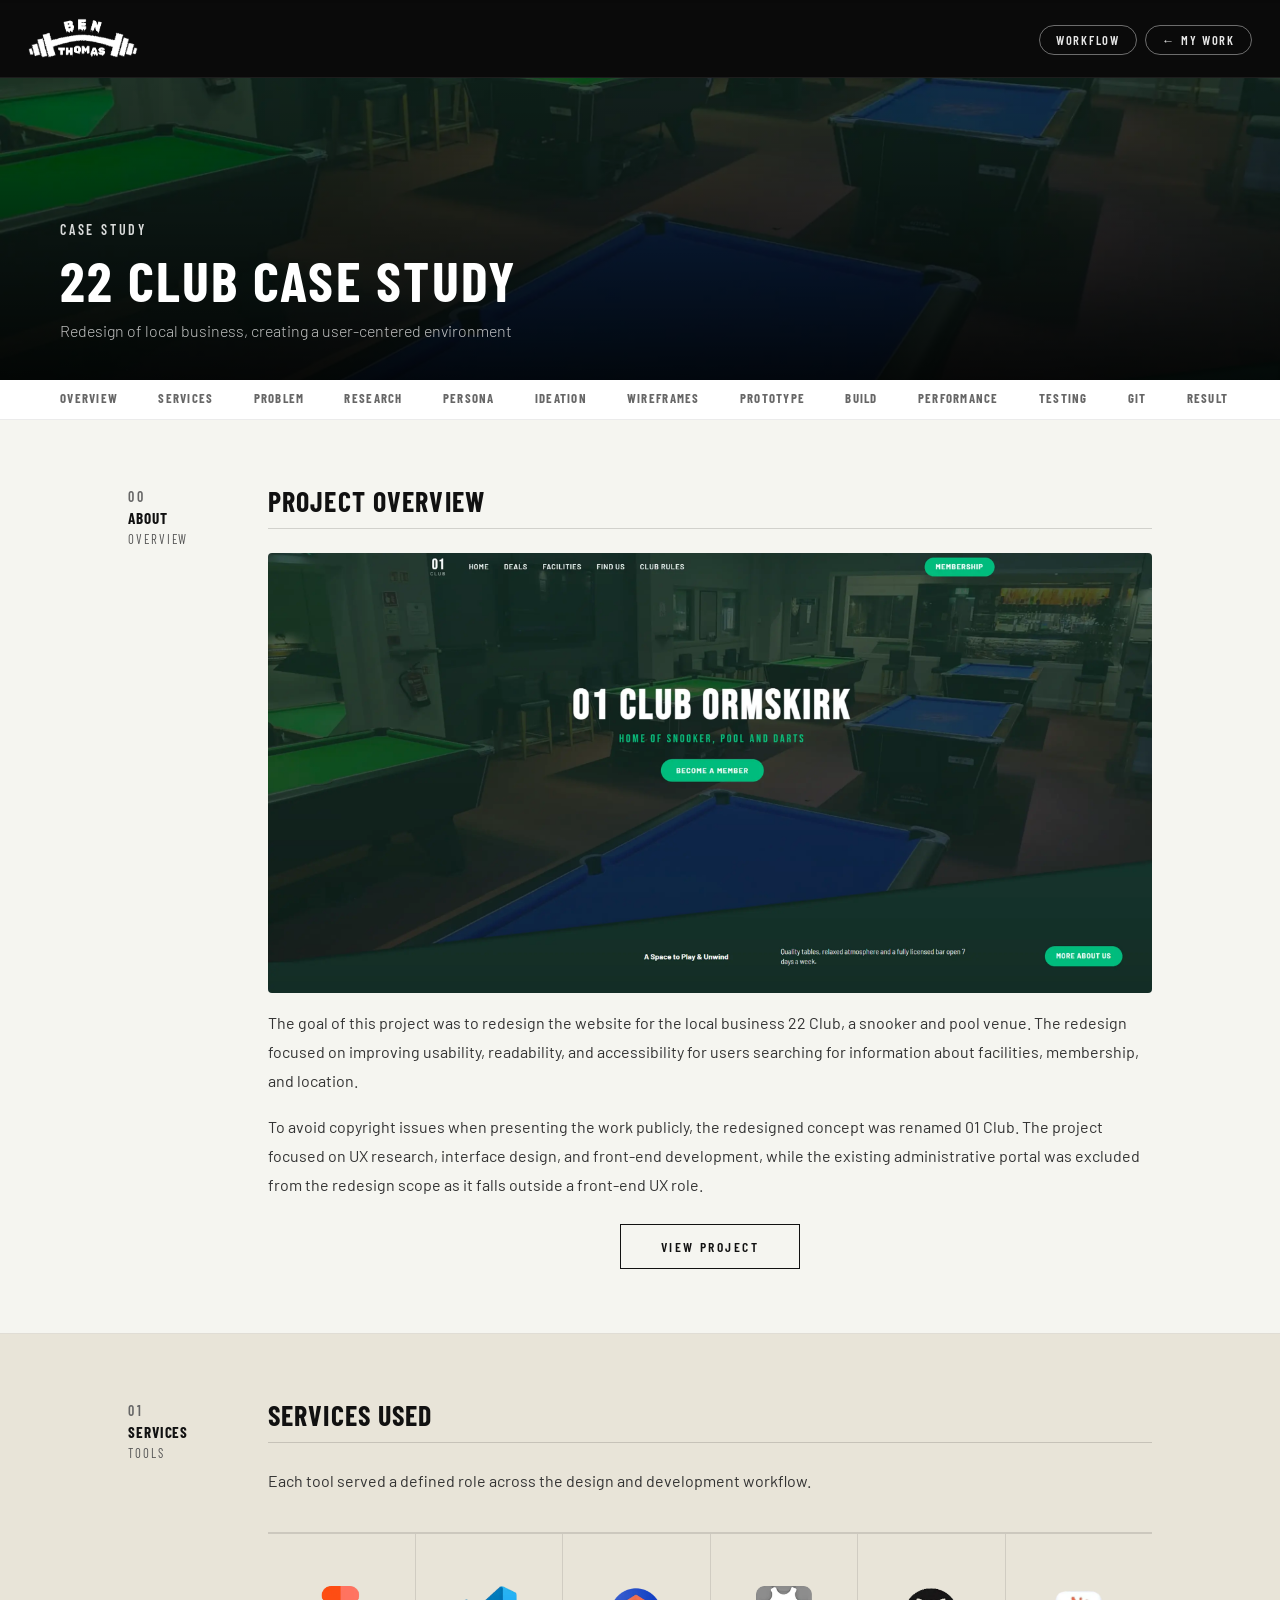
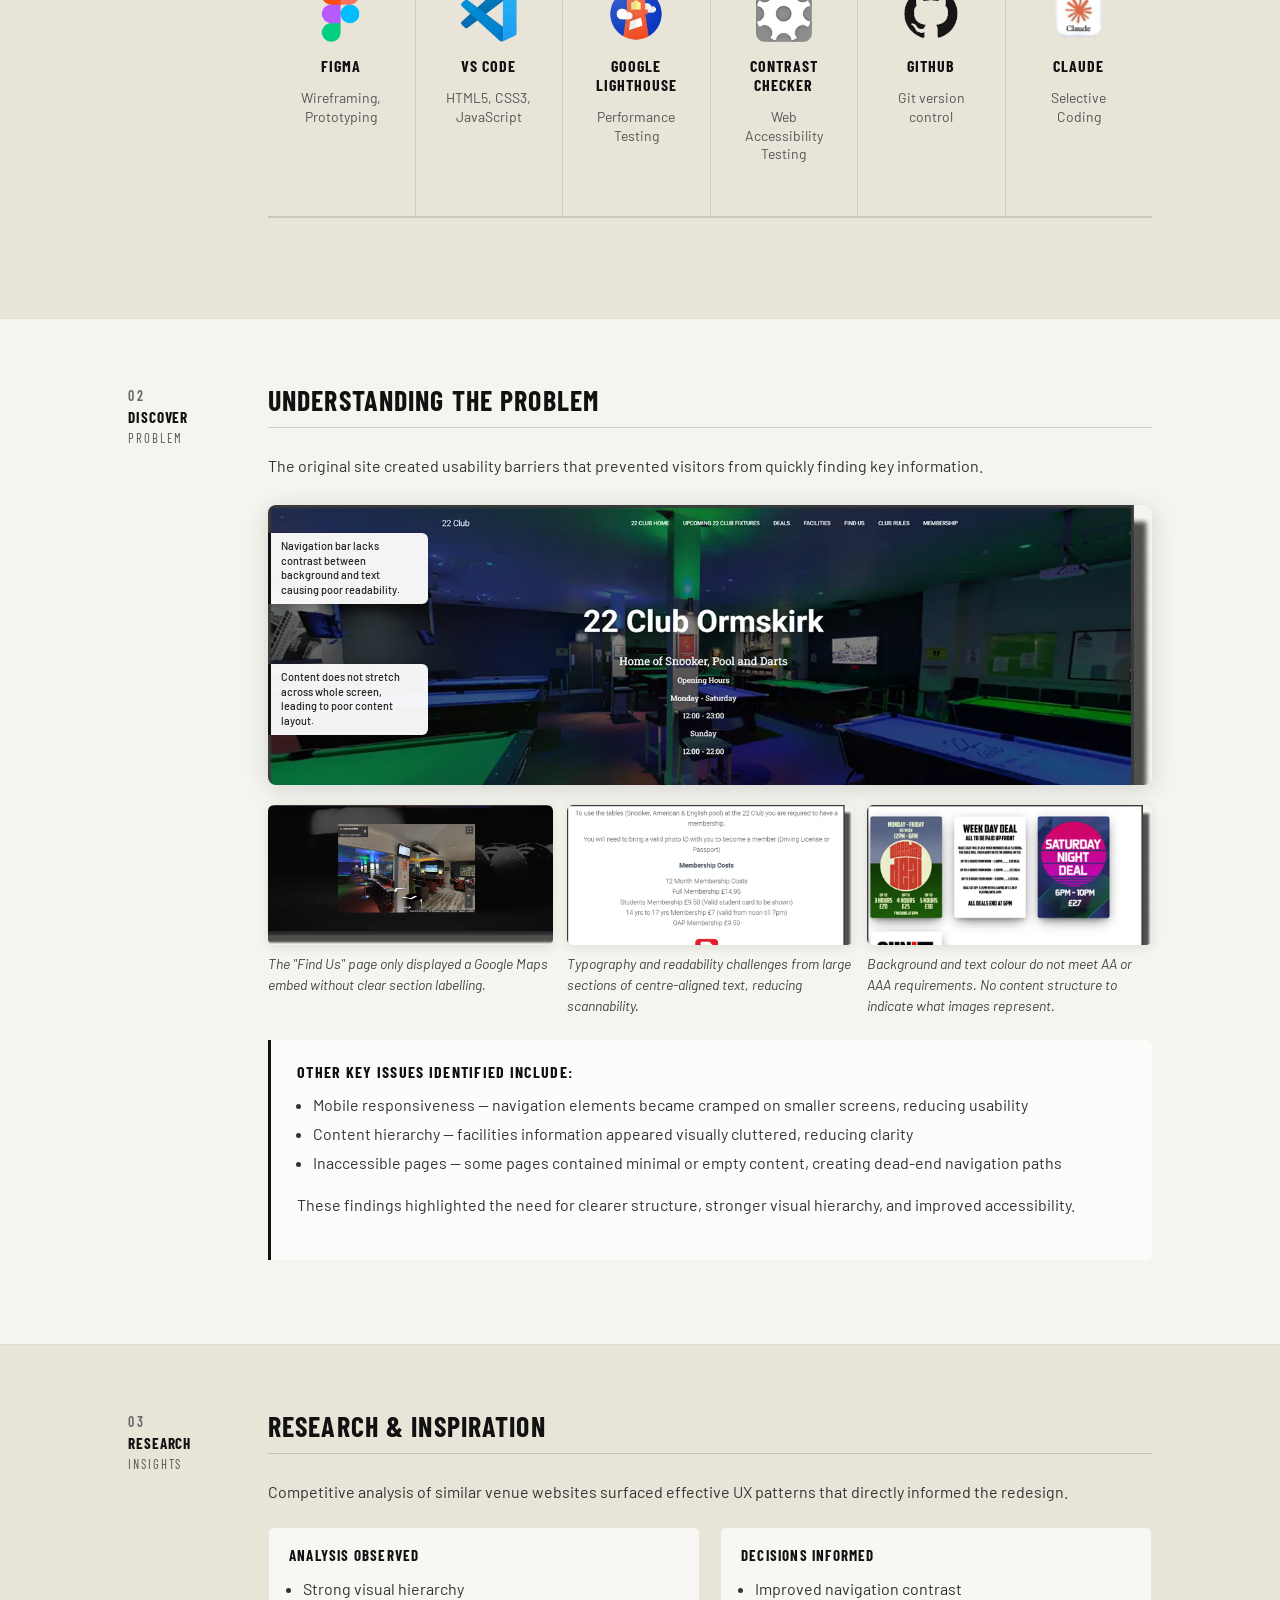
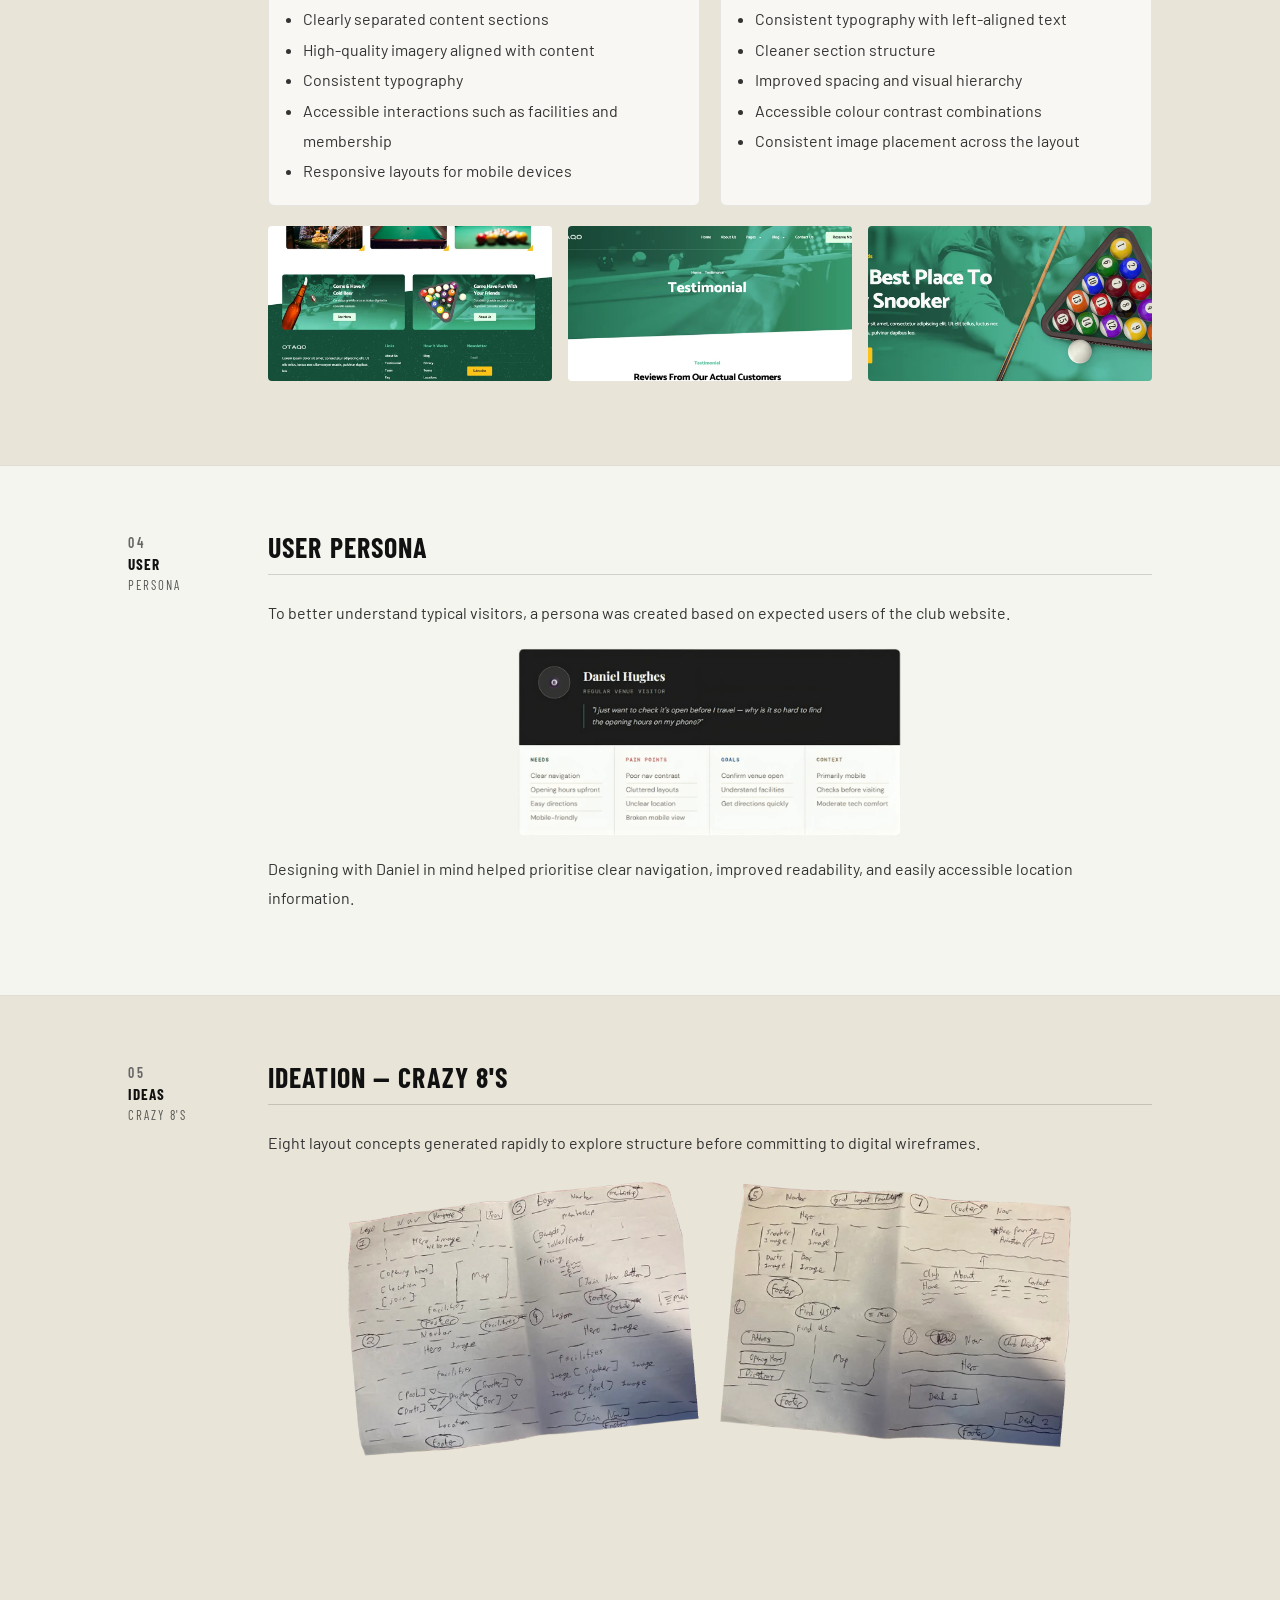
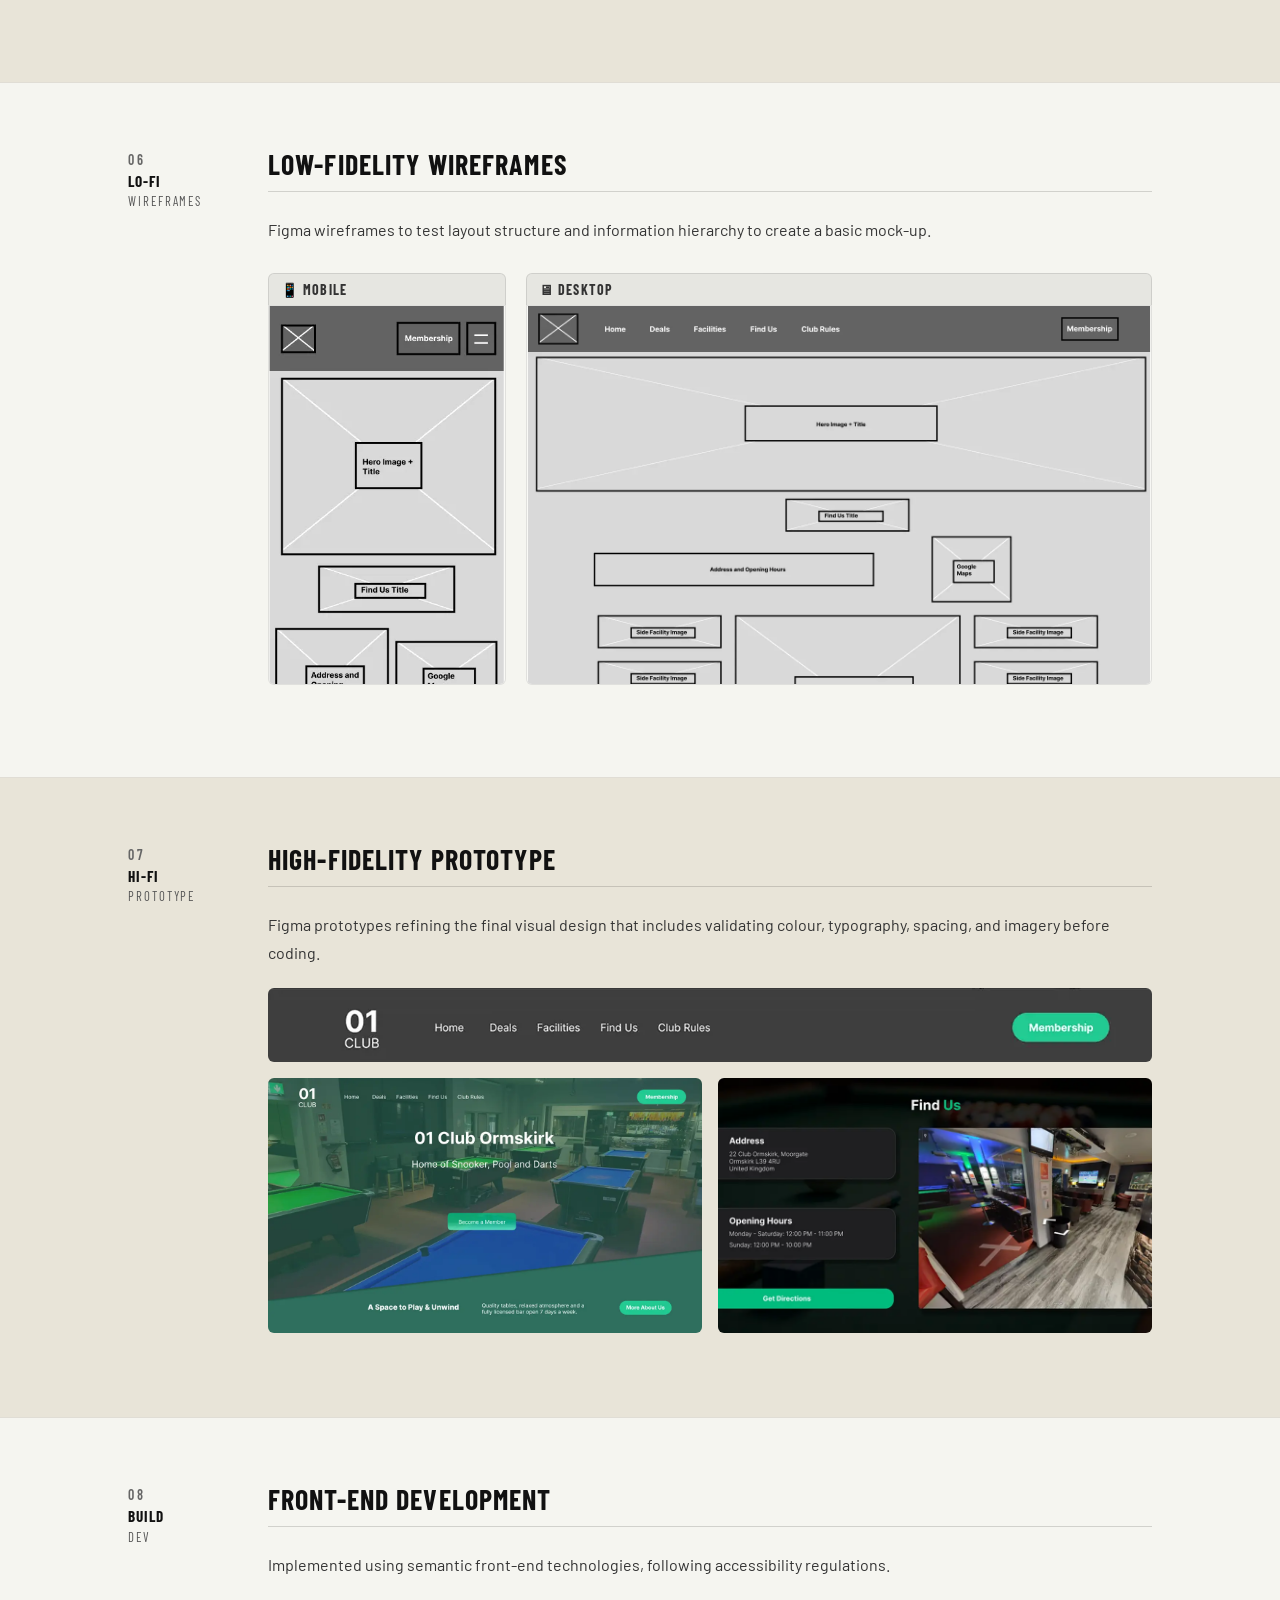
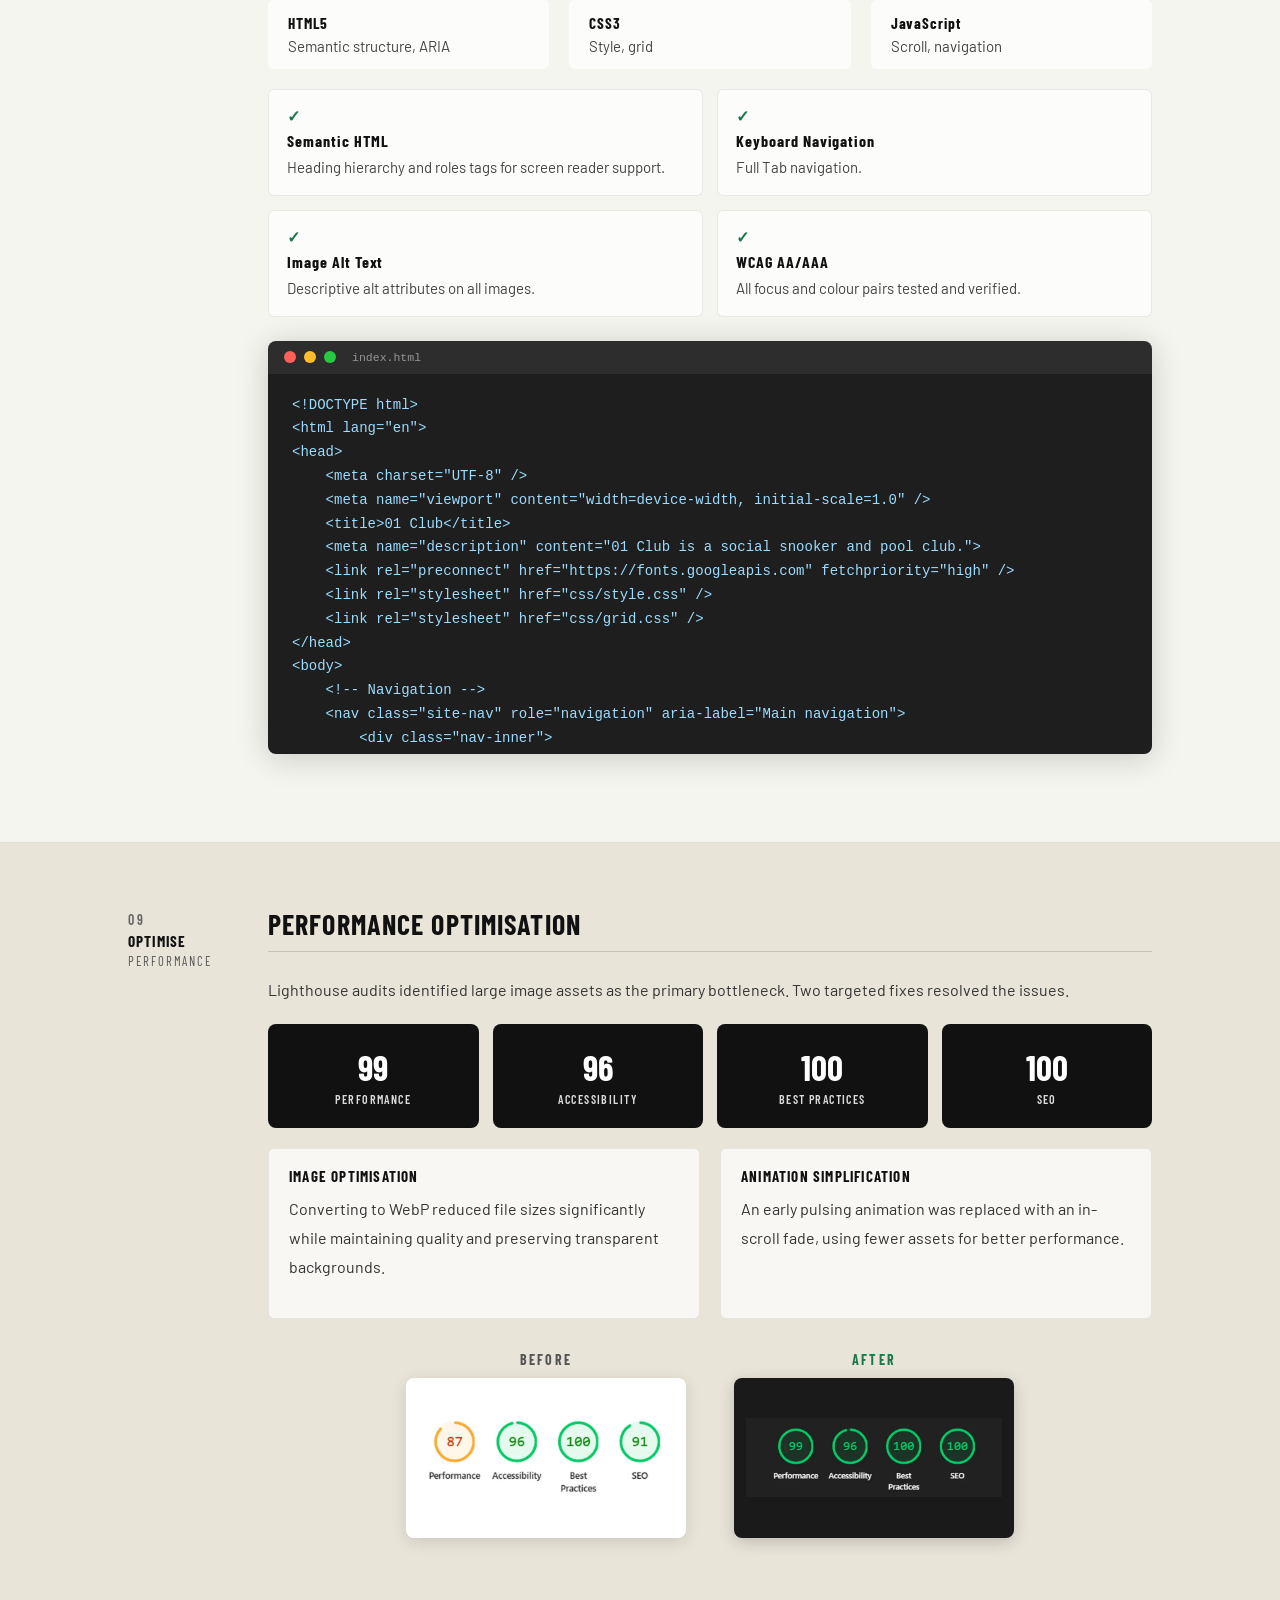
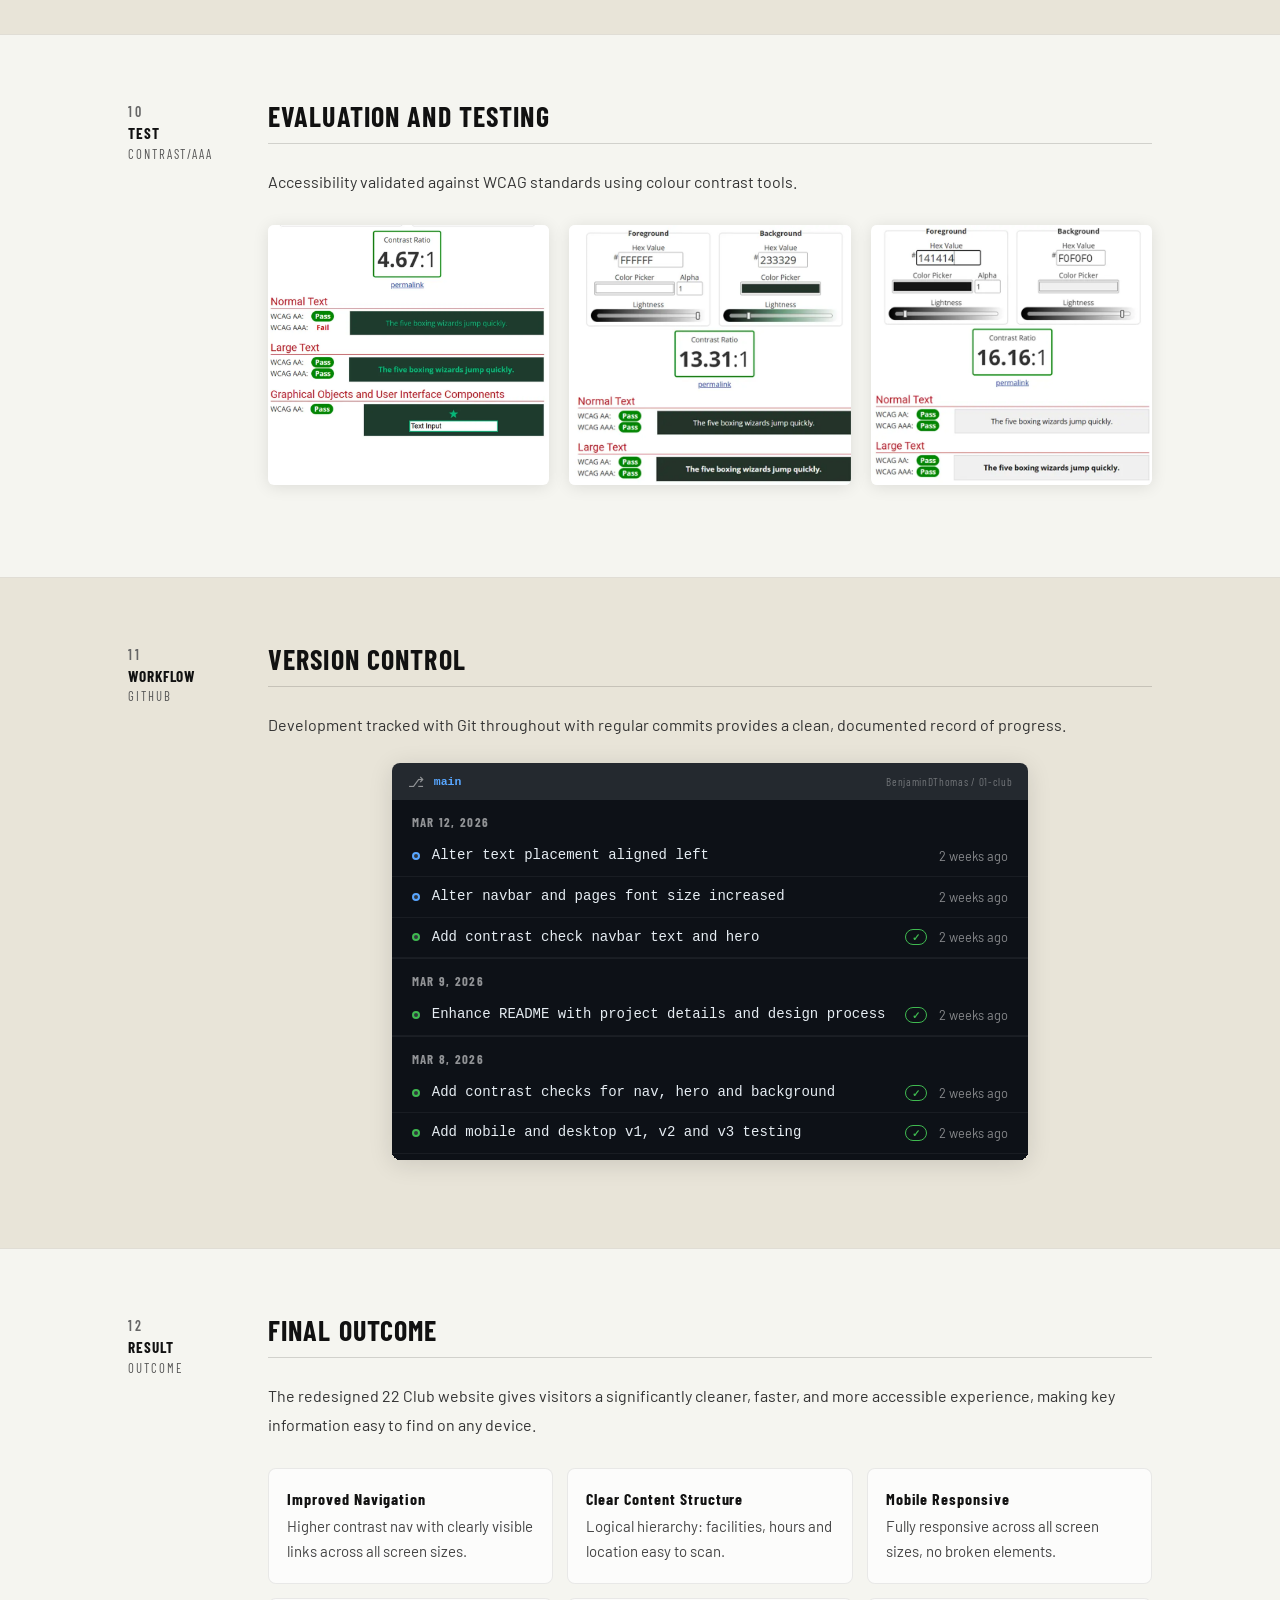
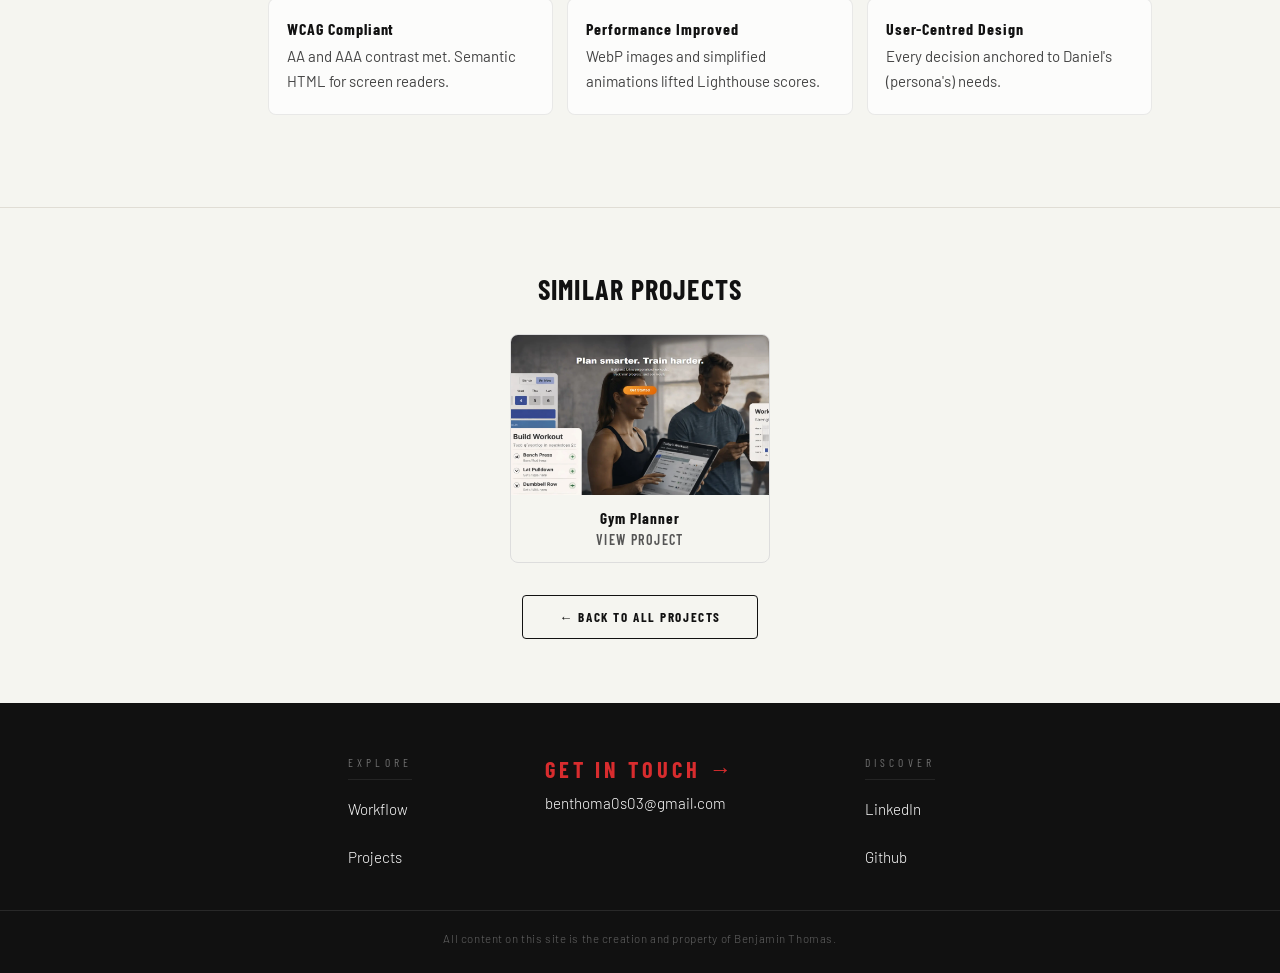
==== commit a642c11e: "Add view all projects page" ====
--- a/22-club.html
+++ b/22-club.html
@@ -23,6 +23,7 @@
             <img src="images/logo.webp" alt="Ben Thomas logo" width="110" height="42" />
         </a>
         <ul class="nav__links" role="list">
+            <li><a href="workflow.html" class="nav__link nav__back">Workflow</a></li>
             <li><a href="projects.html" class="nav__link nav__back">← My Work</a></li>
         </ul>
     </nav>
--- a/css/case-study.css
+++ b/css/case-study.css
@@ -13,7 +13,7 @@
 .case-study-page .site-nav { background: #0a0a0a !important; border-bottom: 1px solid rgba(255,255,255,0.08) !important; display: flex; align-items: center; justify-content: space-between; padding: 18px 28px; }
 .case-study-page .nav__logo { border: none; outline: none; box-shadow: none; }
 .case-study-page .nav__logo img { border: none; outline: none; box-shadow: none; }
-.case-study-page .nav__links { position: static; transform: none; top: auto; }
+.case-study-page .nav__links { position: static !important; transform: none !important; top: auto !important; display: flex !important; flex-direction: row !important; align-items: center; gap: 8px; background: none; box-shadow: none; padding: 0; margin: 0; list-style: none; }
 .nav__back { font-family: var(--font-condensed); font-size: 0.78rem; font-weight: 600; letter-spacing: 0.14em; text-transform: uppercase; color: rgba(255,255,255,0.9); text-decoration: none; border: 1.5px solid rgba(255,255,255,0.4); padding: 7px 16px; border-radius: 20px; transition: background 0.2s, color 0.2s, border-color 0.2s; }
 .nav__back:hover { background: #fff; color: #0a0a0a; border-color: #fff; }
 /*
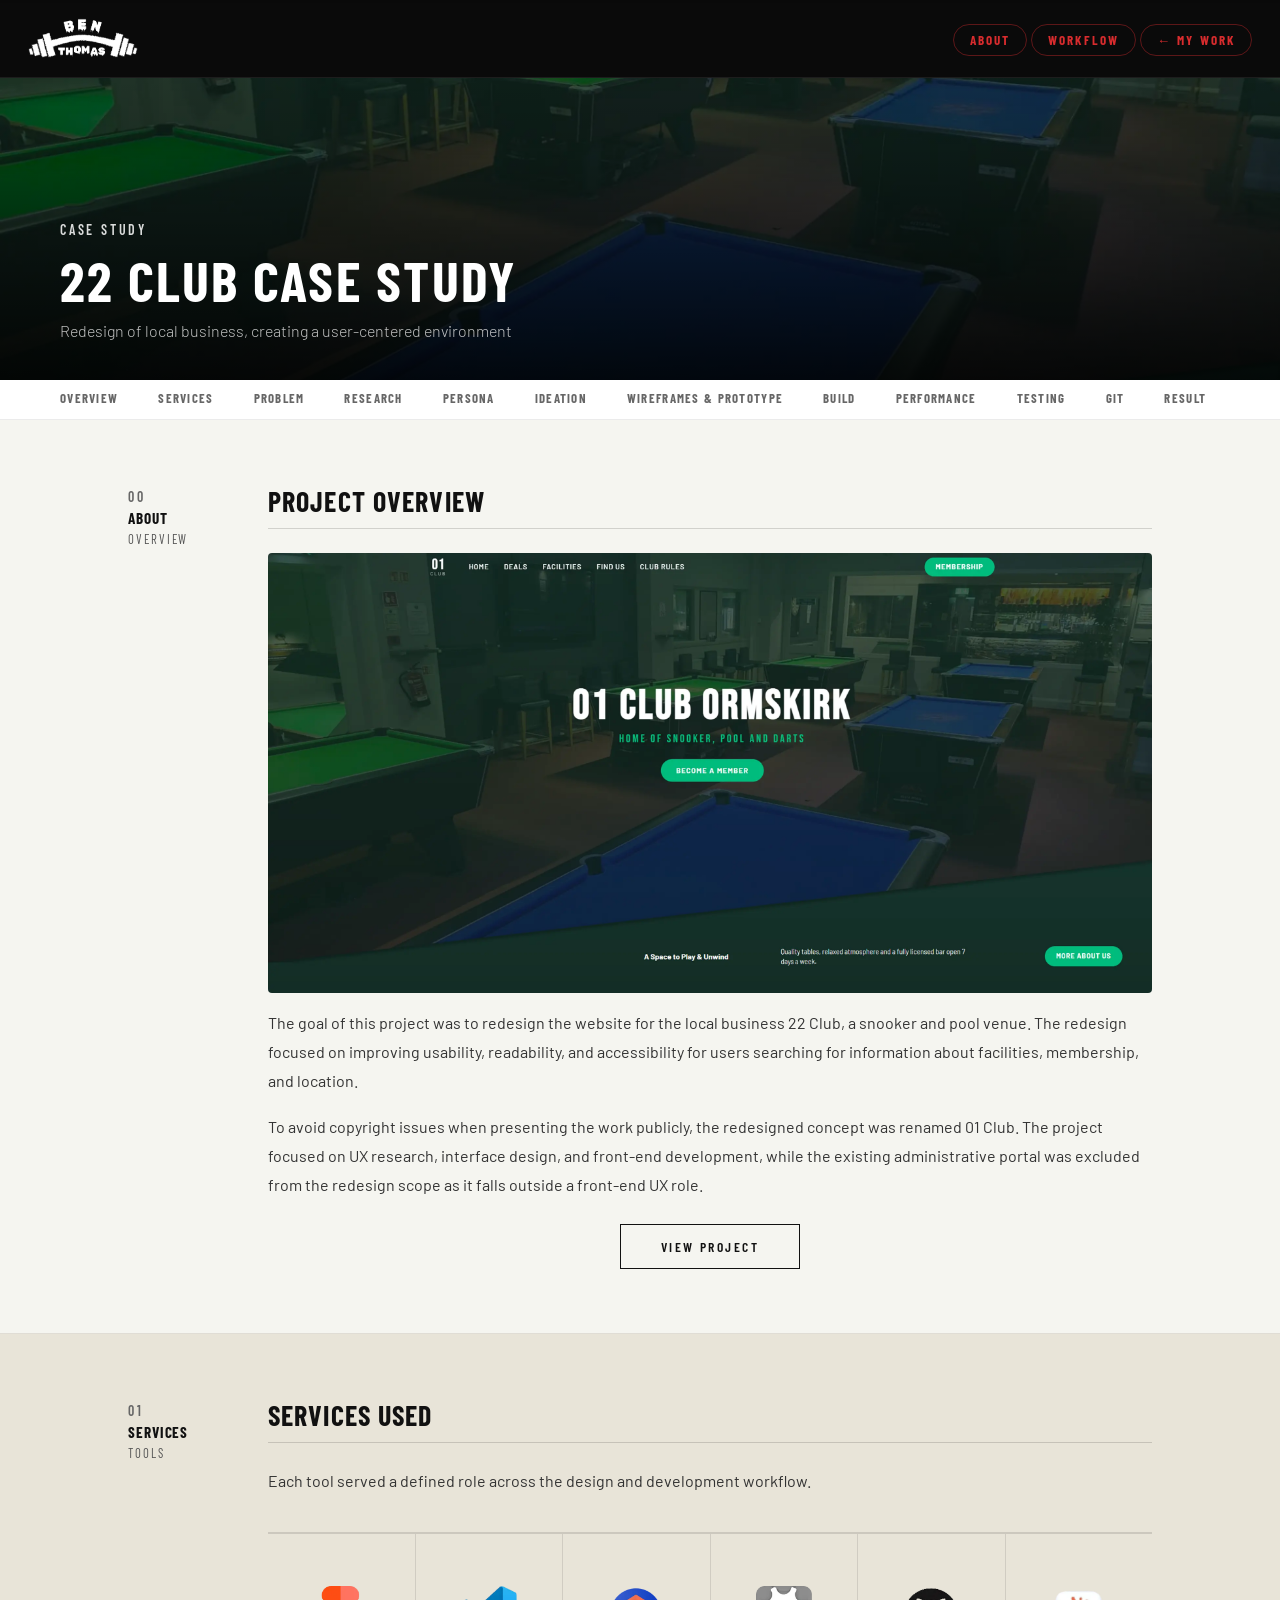
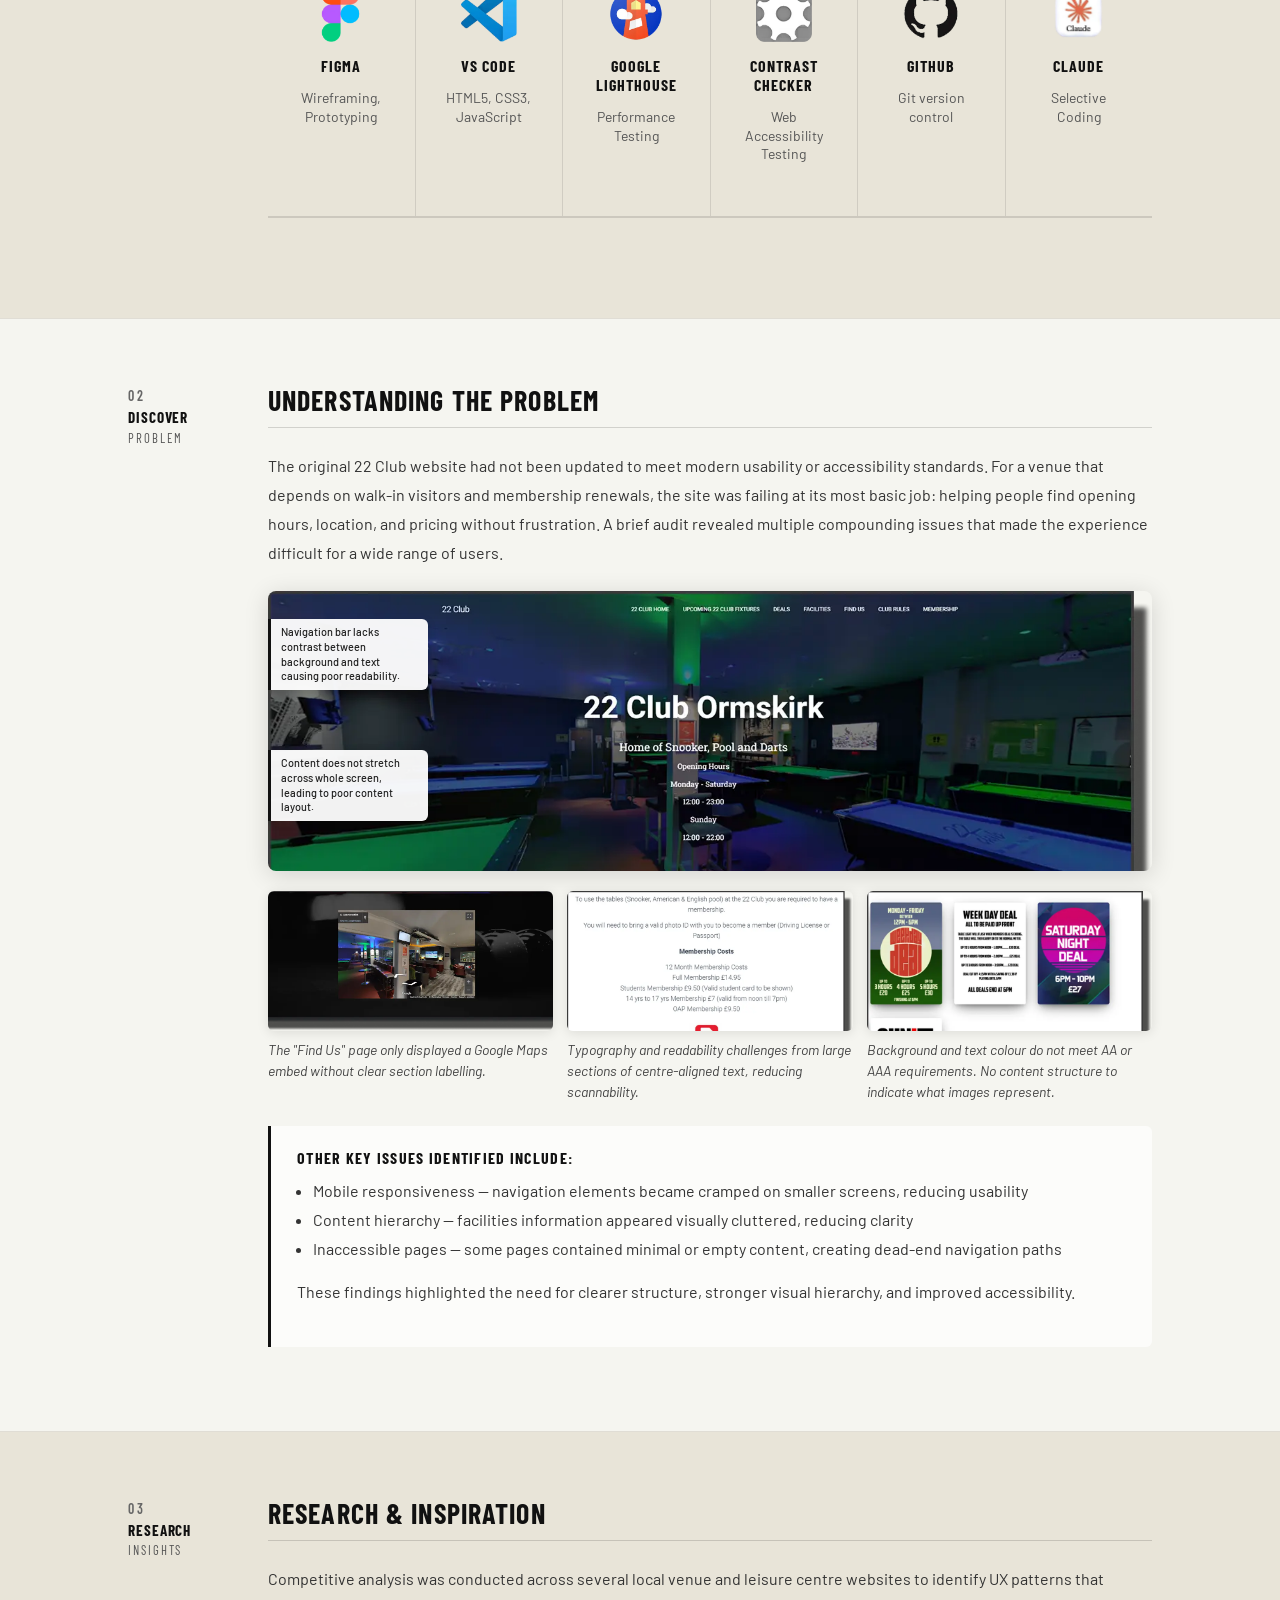
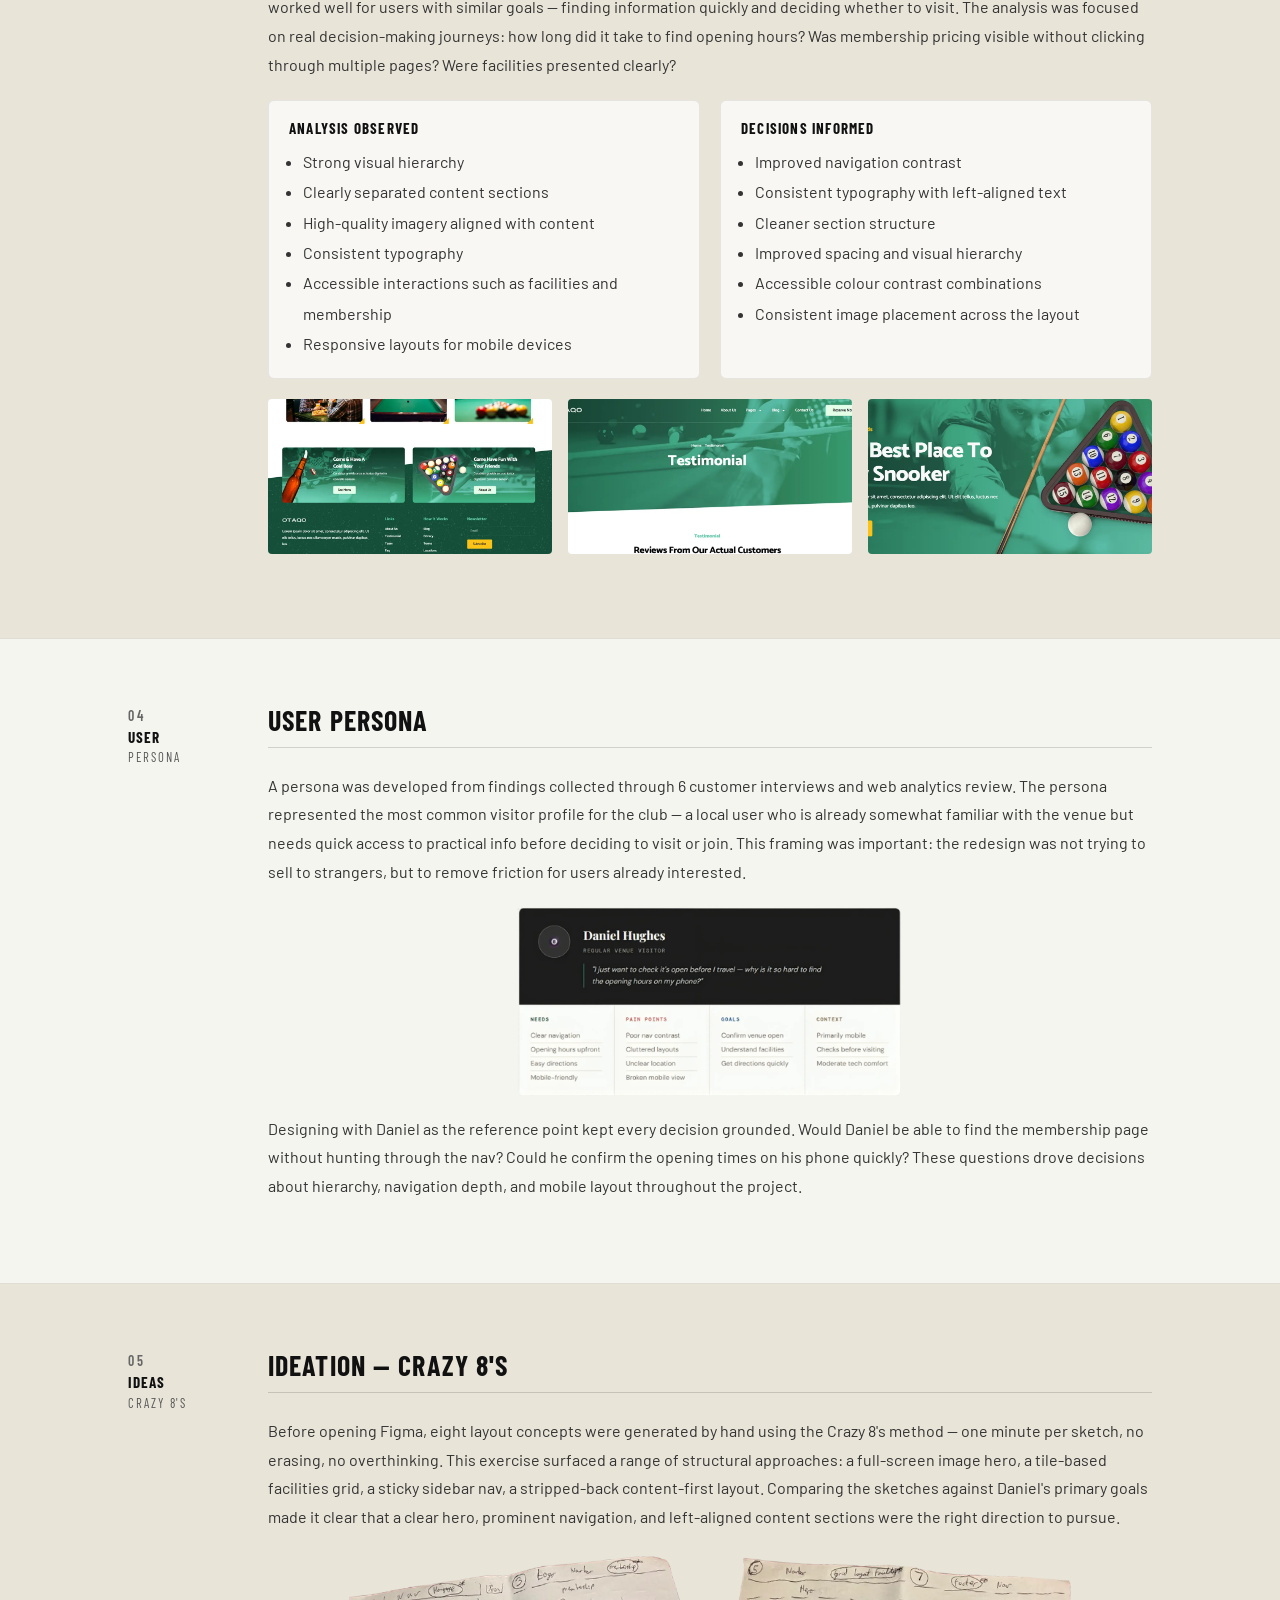
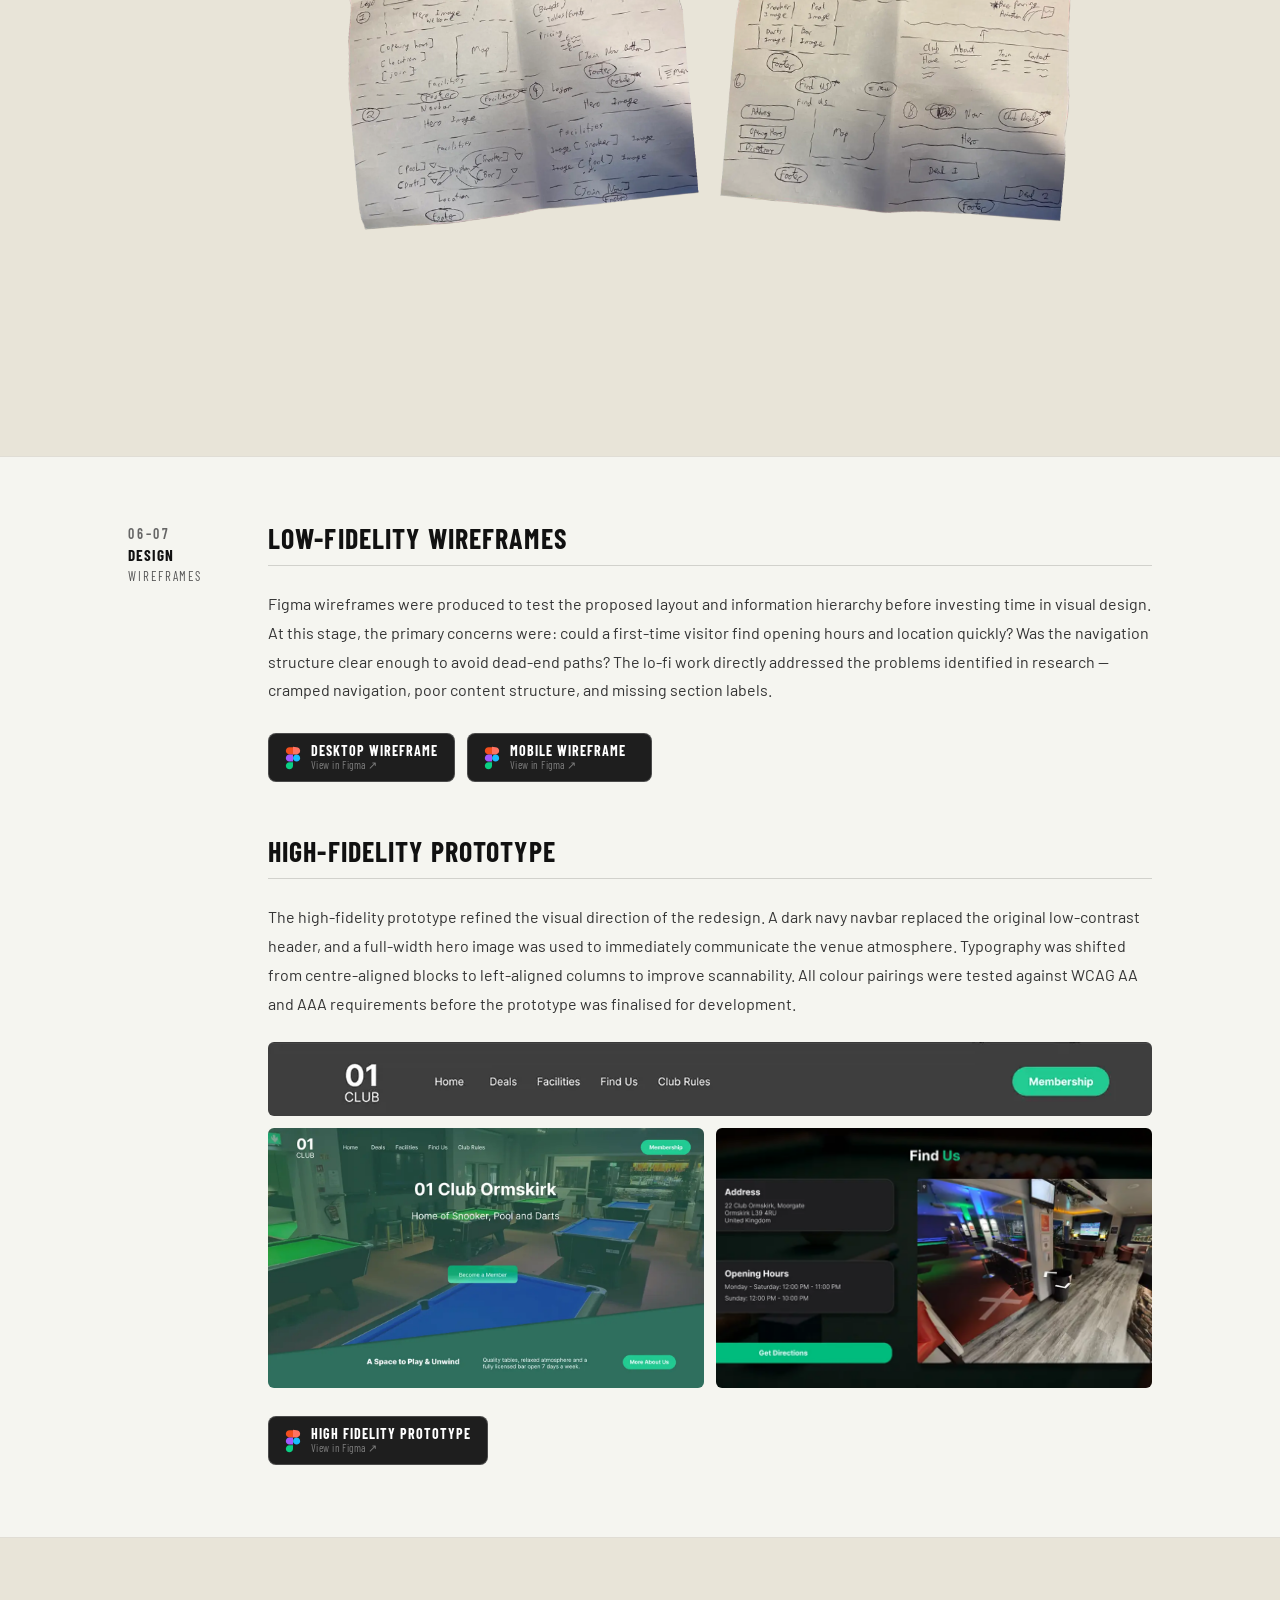
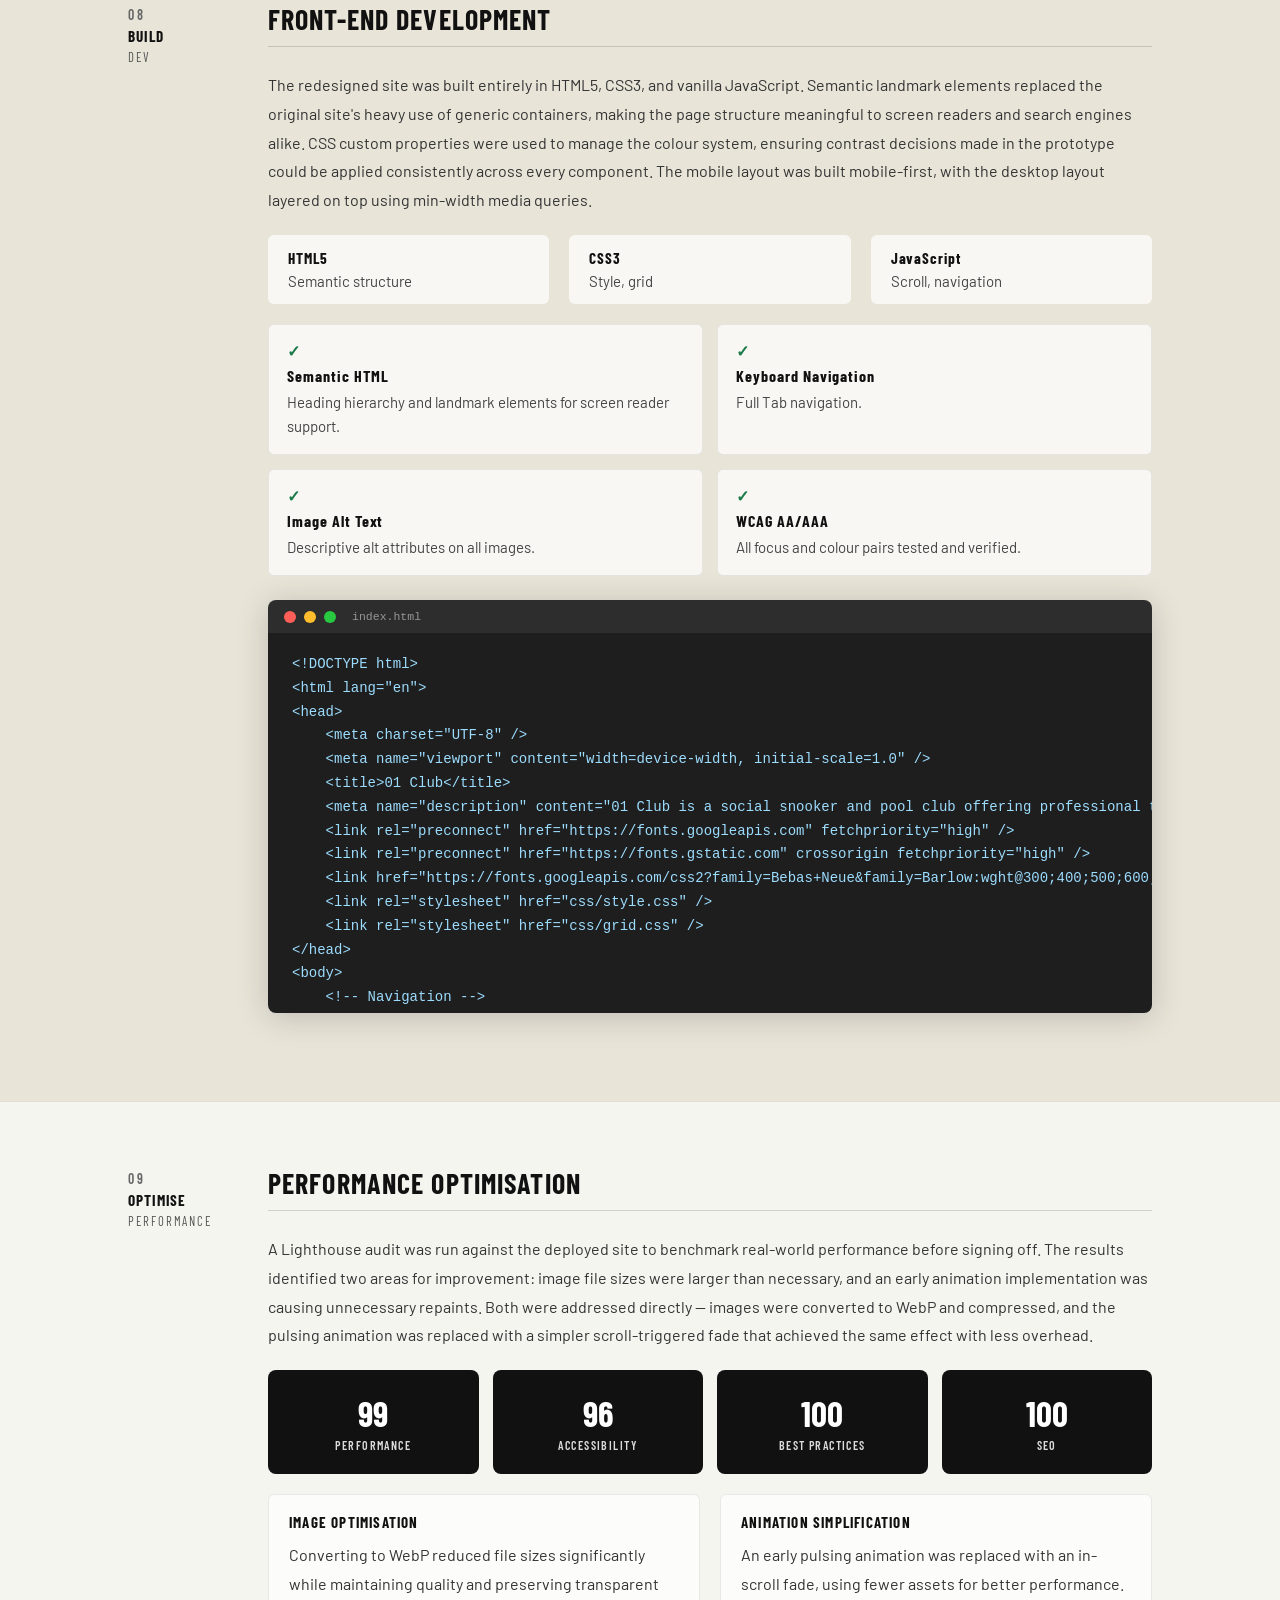
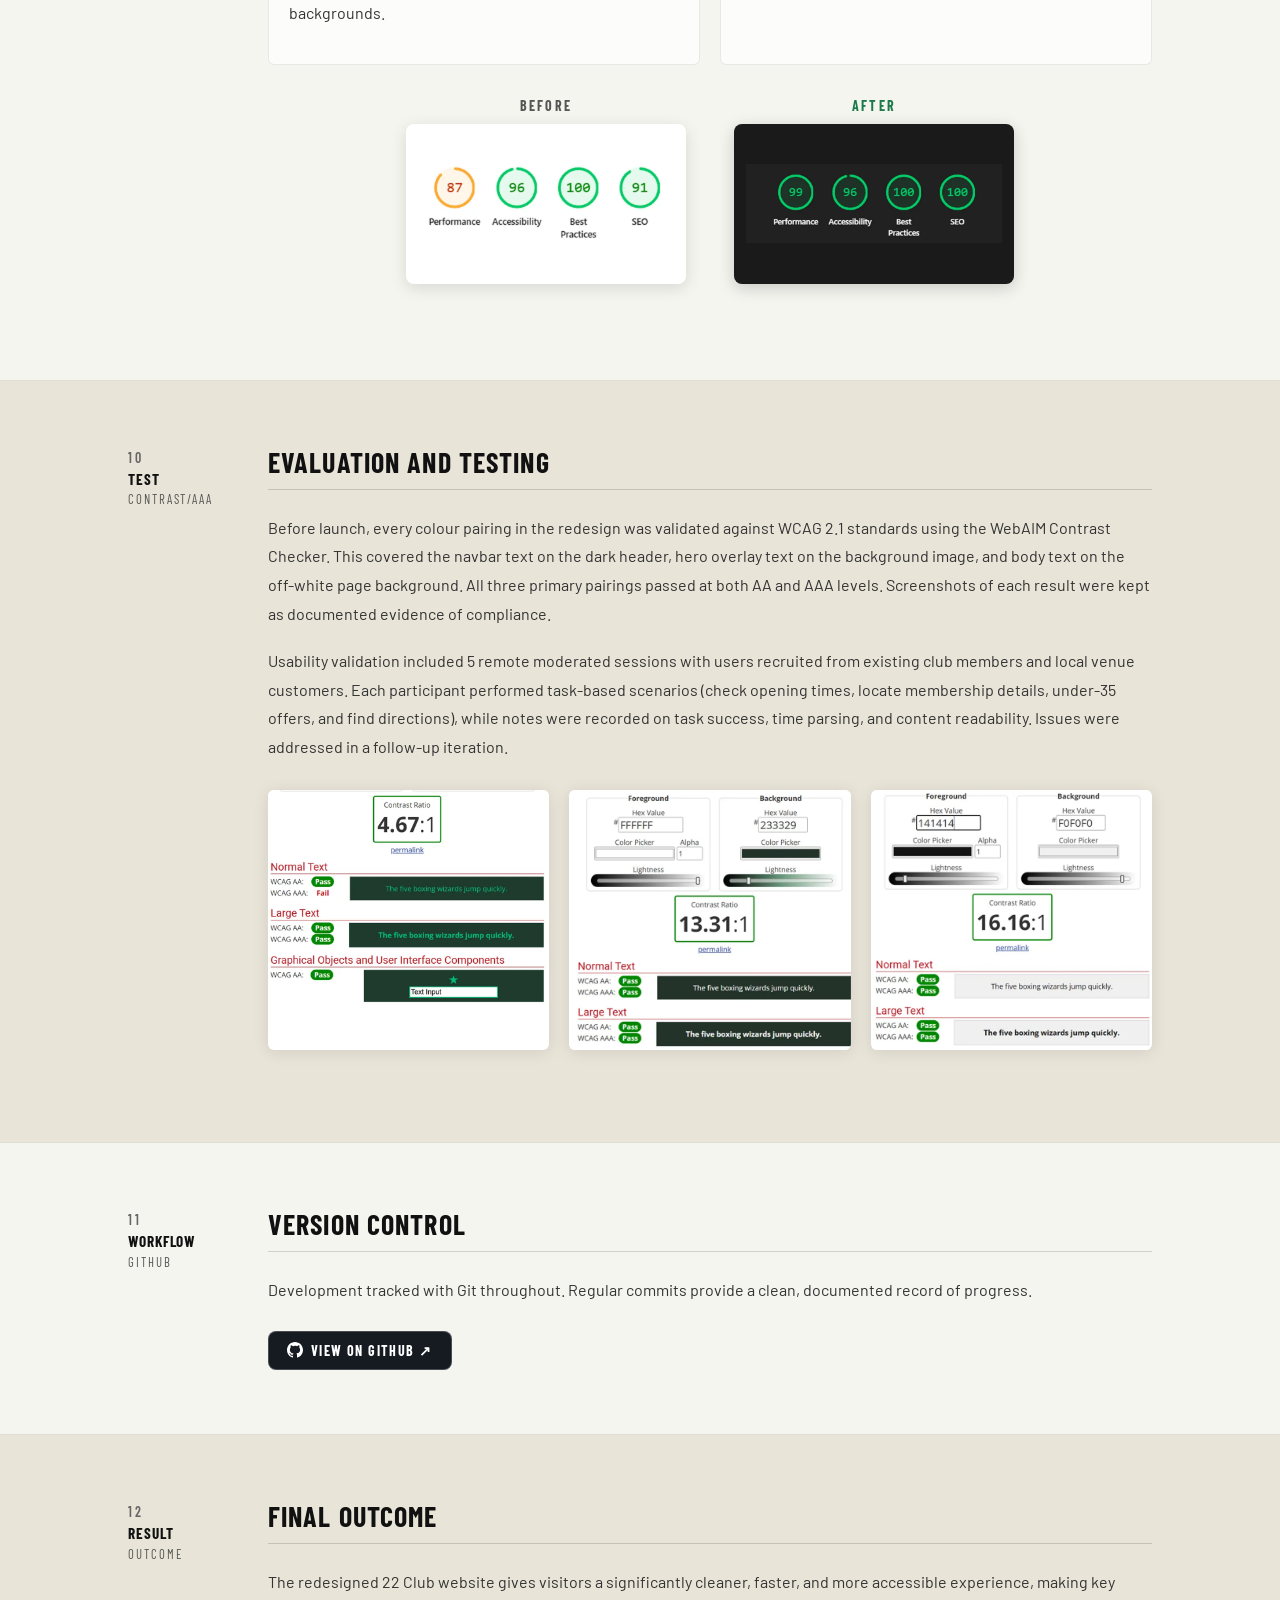
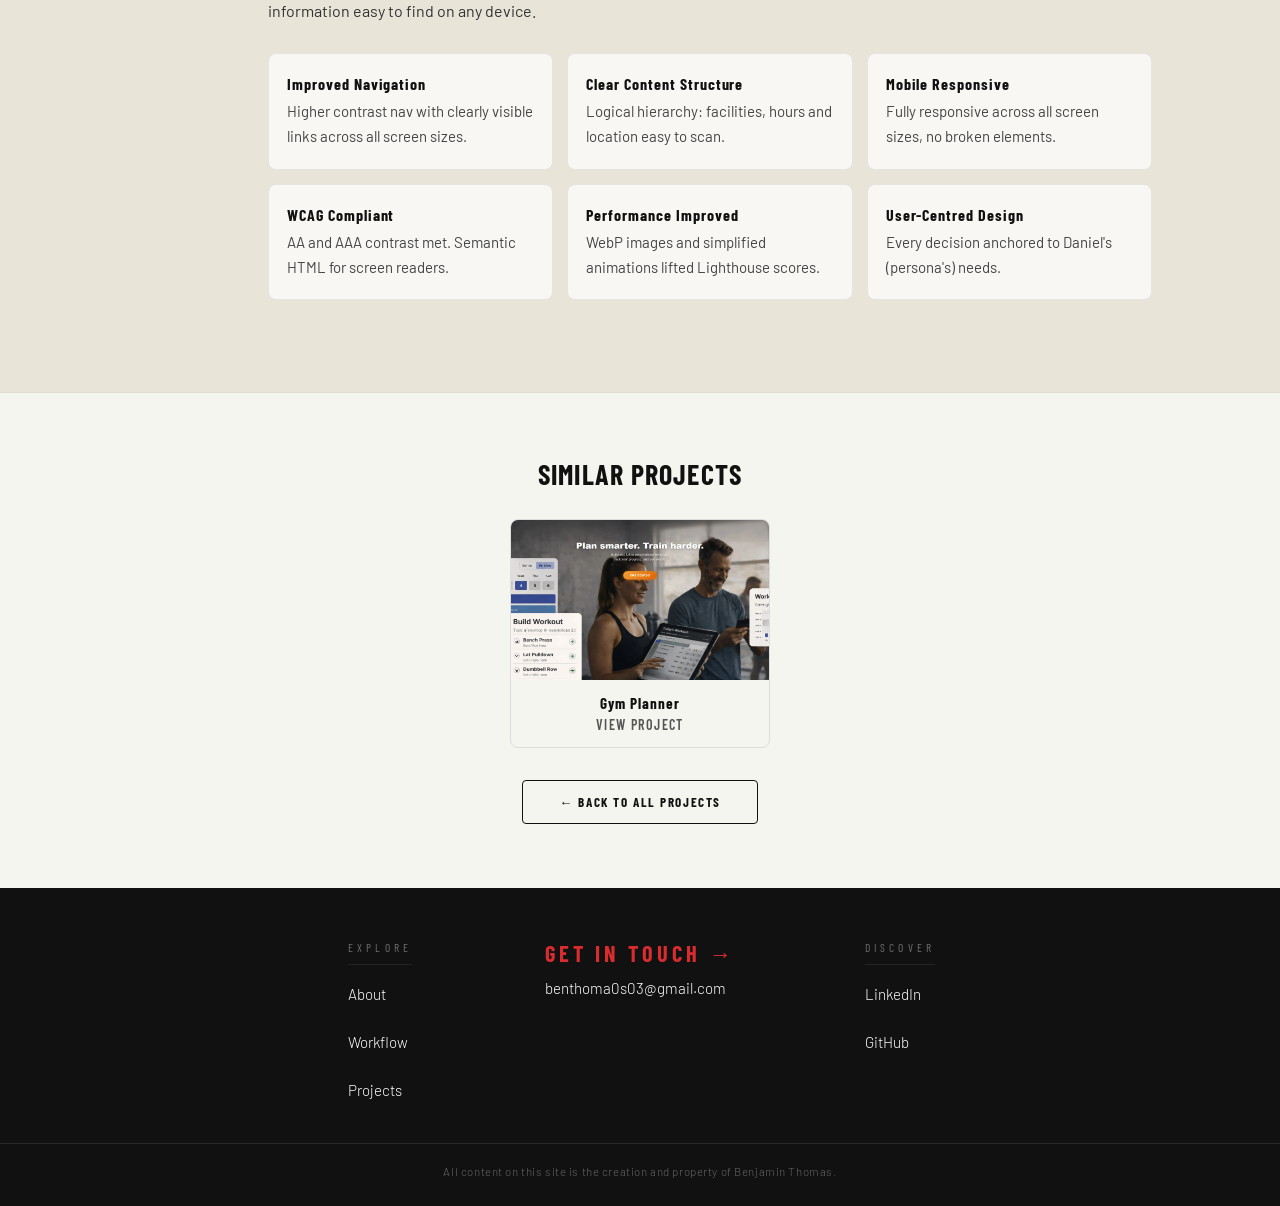
==== commit 5e6a64be: "Refine portfolio site: clarify UX/UI role, reduce gym metaphor, add case study testing details, clea" ====
--- a/22-club.html
+++ b/22-club.html
@@ -1,7 +1,6 @@
 <!DOCTYPE html>
 <html lang="en">
 <head>
-    <script>document.documentElement.classList.add('js-loading');</script>
     <meta charset="UTF-8" />
     <meta name="viewport" content="width=device-width, initial-scale=1.0" />
     <title>22 Club Case Study — Benjamin Thomas</title>
@@ -12,66 +11,70 @@
     <link rel="preconnect" href="https://fonts.googleapis.com" />
     <link rel="preconnect" href="https://fonts.gstatic.com" crossorigin />
     <link href="https://fonts.googleapis.com/css2?family=Barlow+Condensed:wght@300;400;600;700&family=Barlow:wght@300;400;500&display=swap" rel="stylesheet" />
+    <link rel="icon" href="images/favicon.ico" type="image/x-icon" />
     <link rel="stylesheet" href="css/style.css" />
     <link rel="stylesheet" href="css/grid.css" />
     <link rel="stylesheet" href="css/case-study.css" />
+    <link rel="stylesheet" href="css/about.css" />
 </head>
 <body class="case-study-page">
-    <!-- ------- Navigation ------- -->
-    <nav class="site-nav" aria-label="Site navigation">
-        <a href="index.html" class="nav__logo" aria-label="Ben Thomas — Homepage">
+
+    <nav class="site-nav">
+        <a href="index.html" class="nav__logo">
             <img src="images/logo.webp" alt="Ben Thomas logo" width="110" height="42" />
         </a>
-        <ul class="nav__links" role="list">
-            <li><a href="workflow.html" class="nav__link nav__back">Workflow</a></li>
-            <li><a href="projects.html" class="nav__link nav__back">← My Work</a></li>
+        <ul class="nav__links">
+            <li><a href="about.html" class="nav__back nav__link">About</a></li>
+            <li><a href="workflow.html" class="nav__back nav__link">Workflow</a></li>
+            <li><a href="projects.html" class="nav__back nav__link">← My Work</a></li>
         </ul>
     </nav>
-    <!-- ------- Hero ------- -->
-    <header class="cs-hero" aria-label="22 Club Case Study Hero">
+
+    <header class="cs-hero">
         <img src="case_studies/22_club/hero_banner.webp" alt="22 Club snooker venue interior" class="cs-hero__img" />
-        <div class="cs-hero__overlay" aria-hidden="true"></div>
+        <div class="cs-hero__overlay"></div>
         <div class="cs-hero__content">
             <p class="cs-hero__label">Case Study</p>
             <h1 class="cs-hero__title">22 Club Case Study</h1>
             <p class="cs-hero__sub">Redesign of local business, creating a user-centered environment</p>
         </div>
     </header>
-    <!-- ------- Section nav ------- -->
-    <nav class="cs-section-nav" aria-label="Jump to section">
-        <!-- Desktop: full horizontal list -->
-        <ul class="cs-section-nav__list" role="list">
+
+    <!--
+        AI-assisted section:
+        The sticky section navigation bar and reading progress bar below were drafted with help from Claude AI,
+        then reviewed and edited for integration, styling, and accessibility within this project.
+    -->
+    <nav class="cs-section-nav">
+        <ul class="cs-section-nav__list">
             <li><a href="#overview">Overview</a></li>
             <li><a href="#services">Services</a></li>
             <li><a href="#problem">Problem</a></li>
             <li><a href="#research">Research</a></li>
             <li><a href="#persona">Persona</a></li>
             <li><a href="#ideation">Ideation</a></li>
-            <li><a href="#lofi">Wireframes</a></li>
-            <li><a href="#hifi">Prototype</a></li>
+            <li><a href="#lofi">Wireframes &amp; Prototype</a></li>
             <li><a href="#build">Build</a></li>
             <li><a href="#performance">Performance</a></li>
             <li><a href="#testing">Testing</a></li>
             <li><a href="#version-control">Git</a></li>
             <li><a href="#result">Result</a></li>
         </ul>
-        <!-- Mobile: contents dropdown -->
         <div class="cs-section-nav__mobile">
-            <button class="cs-section-nav__toggle" aria-expanded="false" aria-controls="cs-section-dropdown" aria-label="Open section contents">
+            <button class="cs-section-nav__toggle">
                 <span class="cs-section-nav__toggle-label">Contents</span>
-                <svg class="cs-section-nav__toggle-icon" width="12" height="12" viewBox="0 0 12 12" aria-hidden="true">
+                <svg class="cs-section-nav__toggle-icon" width="12" height="12" viewBox="0 0 12 12">
                     <path d="M2 4l4 4 4-4" fill="none" stroke="currentColor" stroke-width="2" stroke-linecap="round" stroke-linejoin="round"/>
                 </svg>
             </button>
-            <ul class="cs-section-nav__dropdown" id="cs-section-dropdown" role="list" hidden>
+            <ul class="cs-section-nav__dropdown" id="cs-section-dropdown" hidden>
                 <li><a href="#overview">00 — Overview</a></li>
                 <li><a href="#services">01 — Services</a></li>
                 <li><a href="#problem">02 — Problem</a></li>
                 <li><a href="#research">03 — Research</a></li>
                 <li><a href="#persona">04 — Persona</a></li>
                 <li><a href="#ideation">05 — Ideation</a></li>
-                <li><a href="#lofi">06 — Wireframes</a></li>
-                <li><a href="#hifi">07 — Prototype</a></li>
+                <li><a href="#lofi">06–07 — Wireframes &amp; Prototype</a></li>
                 <li><a href="#build">08 — Build</a></li>
                 <li><a href="#performance">09 — Performance</a></li>
                 <li><a href="#testing">10 — Testing</a></li>
@@ -80,122 +83,71 @@
             </ul>
         </div>
     </nav>
-    <!-- ------- Reading progress bar ------- -->
-    <div class="cs-progress-bar" id="csProgressBar" aria-hidden="true" role="presentation">
+
+    <div class="cs-progress-bar" id="csProgressBar">
         <div class="cs-progress-bar__fill" id="csProgressFill"></div>
     </div>
-    <!-- ------- Main ------- -->
-    <main class="cs-main" id="cs-main">
-        <!-- ------- Overview ------- -->
-        <section class="cs-section" id="overview" aria-labelledby="overview-title" tabindex="0">
-            <div class="cs-container">
-                <div class="cs-section__meta">
-                    <span class="cs-section__num">00</span>
-                    <h2 class="cs-section__label" id="overview-title">About<br><span>OVERVIEW</span></h2>
-                </div>
+
+    <main class="cs-main" id="main-content">
+
+        <!-- Overview -->
+        <section class="cs-section" id="overview" tabindex="0">
+            <div class="cs-container">
+                <div class="cs-section__meta"><span class="cs-section__num">00</span><h2 class="cs-section__label" id="overview-title">About<br><span>OVERVIEW</span></h2></div>
                 <div class="cs-section__body">
                     <h3 class="cs-section__heading">Project Overview</h3>
-                    <div class="cs-rule" aria-hidden="true"></div>
+                    <div class="cs-rule"></div>
                     <img src="case_studies/22_club/new_hero_banner.webp" alt="Redesigned 22 Club website hero banner" class="cs-img cs-img--full" loading="lazy" />
                     <p class="cs-text">The goal of this project was to redesign the website for the local business 22 Club, a snooker and pool venue. The redesign focused on improving usability, readability, and accessibility for users searching for information about facilities, membership, and location.</p>
                     <p class="cs-text">To avoid copyright issues when presenting the work publicly, the redesigned concept was renamed 01 Club. The project focused on UX research, interface design, and front-end development, while the existing administrative portal was excluded from the redesign scope as it falls outside a front-end UX role.</p>
-                    <a href="https://22clubnewdesign.netlify.app/" target="_blank" rel="noopener noreferrer" class="cs-btn" aria-label="View the 22 Club redesign project (opens in new tab)">View Project</a>
-                </div>
-            </div>
-        </section>
-        <!-- ------- Services Used ------- -->
-        <section class="cs-section" id="services" aria-labelledby="services-title" tabindex="0">
+                    <a href="https://22clubnewdesign.netlify.app/" target="_blank" rel="noopener noreferrer" class="cs-btn">View Project</a>
+                </div>
+            </div>
+        </section>
+
+        <!-- Services -->
+        <section class="cs-section" id="services" tabindex="0">
             <div class="cs-container cs-container--center">
-                <div class="cs-section__meta">
-                    <span class="cs-section__num">01</span>
-                    <h2 class="cs-section__label" id="services-title">Services<br><span>TOOLS</span></h2>
-                </div>
+                <div class="cs-section__meta"><span class="cs-section__num">01</span><h2 class="cs-section__label" id="services-title">Services<br><span>TOOLS</span></h2></div>
                 <div class="cs-section__body cs-section__body--center">
                     <h3 class="cs-section__heading cs-section__heading--center">Services Used</h3>
-                    <div class="cs-rule cs-rule--center" aria-hidden="true"></div>
+                    <div class="cs-rule cs-rule--center"></div>
                     <p class="cs-text cs-text--center">Each tool served a defined role across the design and development workflow.</p>
-                    <ul class="cs-tools" role="list" aria-label="Tools used in this project">
-                        <li class="cs-tool">
-                            <a href="#lofi" class="cs-tool__link" aria-label="Figma — used for wireframing and prototyping, see Lo-Fi Wireframes section">
-                                <img src="case_studies/22_club/figma_logo.webp" alt="Figma" class="cs-tool__logo" loading="lazy" />
-                                <strong class="cs-tool__name">Figma</strong>
-                                <span class="cs-tool__desc">Wireframing, Prototyping</span>
-                            </a>
-                        </li>
-                        <li class="cs-tool">
-                            <a href="#build" class="cs-tool__link" aria-label="VS Code — used for front-end development, see Build section">
-                                <img src="case_studies/22_club/vs_code_logo.webp" alt="VS Code" class="cs-tool__logo" loading="lazy" />
-                                <strong class="cs-tool__name">VS Code</strong>
-                                <span class="cs-tool__desc">HTML5, CSS3, JavaScript</span>
-                            </a>
-                        </li>
-                        <li class="cs-tool">
-                            <a href="#performance" class="cs-tool__link" aria-label="Google Lighthouse — used for performance testing, see Performance Optimisation section">
-                                <img src="case_studies/22_club/google_lighthouse_logo.webp" alt="Google Lighthouse" class="cs-tool__logo" loading="lazy" />
-                                <strong class="cs-tool__name">Google Lighthouse</strong>
-                                <span class="cs-tool__desc">Performance Testing</span>
-                            </a>
-                        </li>
-                        <li class="cs-tool">
-                            <a href="#testing" class="cs-tool__link" aria-label="Contrast Checker — used for web accessibility testing, see Evaluation and Testing section">
-                                <img src="case_studies/22_club/contrast_checker_logo.webp" alt="Contrast Checker" class="cs-tool__logo" loading="lazy" />
-                                <strong class="cs-tool__name">Contrast Checker</strong>
-                                <span class="cs-tool__desc">Web Accessibility Testing</span>
-                            </a>
-                        </li>
-                        <li class="cs-tool">
-                            <a href="#version-control" class="cs-tool__link" aria-label="GitHub — used for version control, see Version Control section">
-                                <img src="case_studies/22_club/github_logo.webp" alt="GitHub" class="cs-tool__logo" loading="lazy" />
-                                <strong class="cs-tool__name">GitHub</strong>
-                                <span class="cs-tool__desc">Git version control</span>
-                            </a>
-                        </li>
-                        <li class="cs-tool">
-                            <a href="#build" class="cs-tool__link" aria-label="Claude — used for selective coding assistance, see Build section">
-                                <img src="case_studies/22_club/claude_logo.webp" alt="Claude" class="cs-tool__logo" loading="lazy" />
-                                <strong class="cs-tool__name">Claude</strong>
-                                <span class="cs-tool__desc">Selective Coding</span>
-                            </a>
-                        </li>
+                    <ul class="cs-tools">
+                        <li class="cs-tool"><a href="#lofi" class="cs-tool__link"><img src="case_studies/22_club/figma_logo.webp" alt="Figma" class="cs-tool__logo" loading="lazy" /><strong class="cs-tool__name">Figma</strong><span class="cs-tool__desc">Wireframing, Prototyping</span></a></li>
+                        <li class="cs-tool"><a href="#build" class="cs-tool__link"><img src="case_studies/22_club/vs_code_logo.webp" alt="VS Code" class="cs-tool__logo" loading="lazy" /><strong class="cs-tool__name">VS Code</strong><span class="cs-tool__desc">HTML5, CSS3, JavaScript</span></a></li>
+                        <li class="cs-tool"><a href="#performance" class="cs-tool__link"><img src="case_studies/22_club/google_lighthouse_logo.webp" alt="Google Lighthouse" class="cs-tool__logo" loading="lazy" /><strong class="cs-tool__name">Google Lighthouse</strong><span class="cs-tool__desc">Performance Testing</span></a></li>
+                        <li class="cs-tool"><a href="#testing" class="cs-tool__link"><img src="case_studies/22_club/contrast_checker_logo.webp" alt="Contrast Checker" class="cs-tool__logo" loading="lazy" /><strong class="cs-tool__name">Contrast Checker</strong><span class="cs-tool__desc">Web Accessibility Testing</span></a></li>
+                        <li class="cs-tool"><a href="#version-control" class="cs-tool__link"><img src="case_studies/22_club/github_logo.webp" alt="GitHub" class="cs-tool__logo" loading="lazy" /><strong class="cs-tool__name">GitHub</strong><span class="cs-tool__desc">Git version control</span></a></li>
+                        <li class="cs-tool"><a href="#build" class="cs-tool__link"><img src="case_studies/22_club/claude_logo.webp" alt="Claude" class="cs-tool__logo" loading="lazy" /><strong class="cs-tool__name">Claude</strong><span class="cs-tool__desc">Selective Coding</span></a></li>
                     </ul>
                 </div>
             </div>
         </section>
-        <!-- ------- Discover / Problem ------- -->
-        <section class="cs-section" id="problem" aria-labelledby="problem-title" tabindex="0">
-            <div class="cs-container">
-                <div class="cs-section__meta">
-                    <span class="cs-section__num">02</span>
-                    <h2 class="cs-section__label" id="problem-title">Discover<br><span>PROBLEM</span></h2>
-                </div>
+
+        <!-- Problem -->
+        <section class="cs-section" id="problem" tabindex="0">
+            <div class="cs-container">
+                <div class="cs-section__meta"><span class="cs-section__num">02</span><h2 class="cs-section__label" id="problem-title">Discover<br><span>PROBLEM</span></h2></div>
                 <div class="cs-section__body">
                     <h3 class="cs-section__heading">Understanding The Problem</h3>
-                    <div class="cs-rule" aria-hidden="true"></div>
-                    <p class="cs-text">The original site created usability barriers that prevented visitors from quickly finding key information.</p>
-                    <div class="cs-problem-wrap" aria-label="Existing website issues">
+                    <div class="cs-rule"></div>
+                    <p class="cs-text">The original 22 Club website had not been updated to meet modern usability or accessibility standards. For a venue that depends on walk-in visitors and membership renewals, the site was failing at its most basic job: helping people find opening hours, location, and pricing without frustration. A brief audit revealed multiple compounding issues that made the experience difficult for a wide range of users.</p>
+                    <div class="cs-problem-wrap">
                         <div class="cs-problem-hero">
-                            <img src="case_studies/22_club/existing_hero_banner.webp" alt="Existing 22 Club homepage. Issue 1: navigation bar lacks contrast between background and text causing poor readability. Issue 2: content does not stretch across whole screen, leading to poor content layout." loading="lazy" />
-                            <div class="cs-problem-chips" aria-hidden="true">
+                            <img src="case_studies/22_club/existing_hero_banner.webp" alt="Existing 22 Club homepage showing poor navigation contrast and cramped content layout" loading="lazy" />
+                            <div class="cs-problem-chips">
                                 <span class="cs-chip cs-chip--1">Navigation bar lacks contrast between background and text causing poor readability.</span>
                                 <span class="cs-chip cs-chip--2">Content does not stretch across whole screen, leading to poor content layout.</span>
                             </div>
                         </div>
                         <div class="cs-problem-grid3">
-                            <div class="cs-problem-grid3__item">
-                                <img src="case_studies/22_club/existing_find_us_section.webp" alt="Existing Find Us page — only a Google Maps embed with no section labelling" loading="lazy" />
-                                <p class="cs-problem-grid3__cap">The "Find Us" page only displayed a Google Maps embed without clear section labelling.</p>
-                            </div>
-                            <div class="cs-problem-grid3__item">
-                                <img src="case_studies/22_club/existing_membership_text_layout.webp" alt="Existing membership page — large sections of centre-aligned text reducing readability" loading="lazy" />
-                                <p class="cs-problem-grid3__cap">Typography and readability challenges from large sections of centre-aligned text, reducing scannability.</p>
-                            </div>
-                            <div class="cs-problem-grid3__item">
-                                <img src="case_studies/22_club/existing_club_deals.webp" alt="Existing club deals page — poor colour contrast not meeting AA or AAA requirements" loading="lazy" />
-                                <p class="cs-problem-grid3__cap">Background and text colour do not meet AA or AAA requirements. No content structure to indicate what images represent.</p>
-                            </div>
+                            <div class="cs-problem-grid3__item"><img src="case_studies/22_club/existing_find_us_section.webp" alt="Existing Find Us page — only a Google Maps embed with no section labelling" loading="lazy" /><p class="cs-problem-grid3__cap">The "Find Us" page only displayed a Google Maps embed without clear section labelling.</p></div>
+                            <div class="cs-problem-grid3__item"><img src="case_studies/22_club/existing_membership_text_layout.webp" alt="Existing membership page — large sections of centre-aligned text reducing readability" loading="lazy" /><p class="cs-problem-grid3__cap">Typography and readability challenges from large sections of centre-aligned text, reducing scannability.</p></div>
+                            <div class="cs-problem-grid3__item"><img src="case_studies/22_club/existing_club_deals.webp" alt="Existing club deals page — poor colour contrast not meeting AA or AAA requirements" loading="lazy" /><p class="cs-problem-grid3__cap">Background and text colour do not meet AA or AAA requirements. No content structure to indicate what images represent.</p></div>
                         </div>
                     </div>
-                    <div class="cs-callout" aria-label="Other key issues identified">
+                    <div class="cs-callout">
                         <h4 class="cs-callout__title">Other key issues identified include:</h4>
                         <ul class="cs-callout__list">
                             <li>Mobile responsiveness — navigation elements became cramped on smaller screens, reducing usability</li>
@@ -207,236 +159,215 @@
                 </div>
             </div>
         </section>
-        <!-- ------- Research & Inspiration ------- -->
-        <section class="cs-section" id="research" aria-labelledby="research-title" tabindex="0">
-            <div class="cs-container">
-                <div class="cs-section__meta">
-                    <span class="cs-section__num">03</span>
-                    <h2 class="cs-section__label" id="research-title">Research<br><span>INSIGHTS</span></h2>
-                </div>
+
+        <!-- Research -->
+        <section class="cs-section" id="research" tabindex="0">
+            <div class="cs-container">
+                <div class="cs-section__meta"><span class="cs-section__num">03</span><h2 class="cs-section__label" id="research-title">Research<br><span>INSIGHTS</span></h2></div>
                 <div class="cs-section__body">
                     <h3 class="cs-section__heading">Research &amp; Inspiration</h3>
-                    <div class="cs-rule" aria-hidden="true"></div>
-                    <p class="cs-text">Competitive analysis of similar venue websites surfaced effective UX patterns that directly informed the redesign.</p>
+                    <div class="cs-rule"></div>
+                    <p class="cs-text">Competitive analysis was conducted across several local venue and leisure centre websites to identify UX patterns that worked well for users with similar goals — finding information quickly and deciding whether to visit. The analysis was focused on real decision-making journeys: how long did it take to find opening hours? Was membership pricing visible without clicking through multiple pages? Were facilities presented clearly?</p>
                     <div class="cs-two-col">
-                        <div class="cs-findings" aria-label="Analysis findings">
-                            <h4 class="cs-findings__title">Analysis Observed</h4>
-                            <ul class="cs-findings__list">
-                                <li>Strong visual hierarchy</li>
-                                <li>Clearly separated content sections</li>
-                                <li>High-quality imagery aligned with content</li>
-                                <li>Consistent typography</li>
-                                <li>Accessible interactions such as facilities and membership</li>
-                                <li>Responsive layouts for mobile devices</li>
-                            </ul>
-                        </div>
-                        <div class="cs-findings" aria-label="Design decisions informed">
-                            <h4 class="cs-findings__title">Decisions Informed</h4>
-                            <ul class="cs-findings__list">
-                                <li>Improved navigation contrast</li>
-                                <li>Consistent typography with left-aligned text</li>
-                                <li>Cleaner section structure</li>
-                                <li>Improved spacing and visual hierarchy</li>
-                                <li>Accessible colour contrast combinations</li>
-                                <li>Consistent image placement across the layout</li>
-                            </ul>
-                        </div>
-                    </div>
-                    <figure class="cs-ref-grid" aria-label="Reference website screenshots">
+                        <div class="cs-findings"><h4 class="cs-findings__title">Analysis Observed</h4><ul class="cs-findings__list"><li>Strong visual hierarchy</li><li>Clearly separated content sections</li><li>High-quality imagery aligned with content</li><li>Consistent typography</li><li>Accessible interactions such as facilities and membership</li><li>Responsive layouts for mobile devices</li></ul></div>
+                        <div class="cs-findings"><h4 class="cs-findings__title">Decisions Informed</h4><ul class="cs-findings__list"><li>Improved navigation contrast</li><li>Consistent typography with left-aligned text</li><li>Cleaner section structure</li><li>Improved spacing and visual hierarchy</li><li>Accessible colour contrast combinations</li><li>Consistent image placement across the layout</li></ul></div>
+                    </div>
+                    <figure class="cs-ref-grid">
                         <img src="case_studies/22_club/otaqo_reference_website3.webp" alt="Reference website 3 — showing strong visual hierarchy and section separation" class="cs-img" loading="lazy" />
                         <img src="case_studies/22_club/otaqo_reference_website2.webp" alt="Reference website 2 — showing consistent typography and imagery use" class="cs-img" loading="lazy" />
-                        <img src="case_studies/22_club/otaqo_reference_website.webp"  alt="Reference website 1 — showing responsive layout and accessible navigation" class="cs-img" loading="lazy" />
+                        <img src="case_studies/22_club/otaqo_reference_website.webp" alt="Reference website 1 — showing responsive layout and accessible navigation" class="cs-img" loading="lazy" />
                     </figure>
                 </div>
             </div>
         </section>
-        <!-- ------- User Persona ------- -->
-        <section class="cs-section" id="persona" aria-labelledby="persona-title" tabindex="0">
+
+        <!-- Persona -->
+        <section class="cs-section" id="persona" tabindex="0">
             <div class="cs-container cs-container--center">
-                <div class="cs-section__meta">
-                    <span class="cs-section__num">04</span>
-                    <h2 class="cs-section__label" id="persona-title">User<br><span>PERSONA</span></h2>
-                </div>
+                <div class="cs-section__meta"><span class="cs-section__num">04</span><h2 class="cs-section__label" id="persona-title">User<br><span>PERSONA</span></h2></div>
                 <div class="cs-section__body cs-section__body--center">
                     <h3 class="cs-section__heading cs-section__heading--center">User Persona</h3>
-                    <div class="cs-rule cs-rule--center" aria-hidden="true"></div>
-                    <p class="cs-text cs-text--center">To better understand typical visitors, a persona was created based on expected users of the club website.</p>
+                    <div class="cs-rule cs-rule--center"></div>
+                    <p class="cs-text cs-text--center">A persona was developed from findings collected through 6 customer interviews and web analytics review. The persona represented the most common visitor profile for the club — a local user who is already somewhat familiar with the venue but needs quick access to practical info before deciding to visit or join. This framing was important: the redesign was not trying to sell to strangers, but to remove friction for users already interested.</p>
                     <img src="case_studies/22_club/persona.webp" alt="User persona: Daniel Hughes — a local club visitor seeking venue information and membership details" class="cs-img cs-img--contained" loading="lazy" />
-                    <p class="cs-text cs-text--center">Designing with Daniel in mind helped prioritise clear navigation, improved readability, and easily accessible location information.</p>
-                </div>
-            </div>
-        </section>
-        <!-- ------- Ideation ------- -->
-        <section class="cs-section" id="ideation" aria-labelledby="ideation-title" tabindex="0">
-            <div class="cs-container">
-                <div class="cs-section__meta">
-                    <span class="cs-section__num">05</span>
-                    <h2 class="cs-section__label" id="ideation-title">Ideas<br><span>CRAZY 8'S</span></h2>
-                </div>
+                    <p class="cs-text cs-text--center">Designing with Daniel as the reference point kept every decision grounded. Would Daniel be able to find the membership page without hunting through the nav? Could he confirm the opening times on his phone quickly? These questions drove decisions about hierarchy, navigation depth, and mobile layout throughout the project.</p>
+                </div>
+            </div>
+        </section>
+
+        <!-- Ideation -->
+        <section class="cs-section" id="ideation" tabindex="0">
+            <div class="cs-container">
+                <div class="cs-section__meta"><span class="cs-section__num">05</span><h2 class="cs-section__label" id="ideation-title">Ideas<br><span>CRAZY 8'S</span></h2></div>
                 <div class="cs-section__body">
                     <h3 class="cs-section__heading">Ideation — Crazy 8's</h3>
-                    <div class="cs-rule" aria-hidden="true"></div>
-                    <p class="cs-text">Eight layout concepts generated rapidly to explore structure before committing to digital wireframes.</p>
-                    <figure class="cs-img-pair cs-img-pair--equal" aria-label="Crazy 8s sketches">
+                    <div class="cs-rule"></div>
+                    <p class="cs-text">Before opening Figma, eight layout concepts were generated by hand using the Crazy 8's method — one minute per sketch, no erasing, no overthinking. This exercise surfaced a range of structural approaches: a full-screen image hero, a tile-based facilities grid, a sticky sidebar nav, a stripped-back content-first layout. Comparing the sketches against Daniel's primary goals made it clear that a clear hero, prominent navigation, and left-aligned content sections were the right direction to pursue.</p>
+                    <figure class="cs-img-pair cs-img-pair--equal">
                         <img src="case_studies/22_club/crazy8_1.webp" alt="Crazy 8s sketching sheet 1 — eight rapid layout concepts" class="cs-img" loading="lazy" />
                         <img src="case_studies/22_club/crazy8_2.webp" alt="Crazy 8s sketching sheet 2 — eight rapid layout concepts" class="cs-img" loading="lazy" />
                     </figure>
                 </div>
             </div>
         </section>
-        <!-- ------- Low Fidelity ------- -->
-        <section class="cs-section" id="lofi" aria-labelledby="lofi-title" tabindex="0">
+
+        <!--
+            AI-assisted section:
+            The Figma wireframe link buttons and hi-fi prototype image layout below were drafted with help from Claude AI,
+            then reviewed and edited for integration, styling, and accessibility within this project.
+        -->
+        <!-- Lo-Fi Wireframes & Hi-Fi Prototype — merged section -->
+        <section class="cs-section" id="lofi" tabindex="0">
             <div class="cs-container">
                 <div class="cs-section__meta">
-                    <span class="cs-section__num">06</span>
-                    <h2 class="cs-section__label" id="lofi-title">Lo-Fi<br><span>WIREFRAMES</span></h2>
+                    <span class="cs-section__num">06–07</span>
+                    <h2 class="cs-section__label" id="lofi-title">Design<br><span>WIREFRAMES</span></h2>
                 </div>
                 <div class="cs-section__body">
                     <h3 class="cs-section__heading">Low-Fidelity Wireframes</h3>
-                    <div class="cs-rule" aria-hidden="true"></div>
-                    <p class="cs-text">Figma wireframes to test layout structure and information hierarchy to create a basic mock-up.</p>
-                    <div class="cs-wireframes" aria-label="Low fidelity wireframes — mobile and desktop">
-                        <div class="cs-wireframe">
-                            <div class="cs-wireframe__label" aria-hidden="true">
-                                <span class="cs-wireframe__device">📱 Mobile</span>
-                            </div>
-                            <div class="cs-wireframe__scroll">
-                                <img src="case_studies/22_club/low_fidelity_mobile.webp" alt="Low fidelity mobile wireframe — navigation, hero, facilities and footer structure across a vertical scroll layout" class="cs-wireframe__img" loading="lazy" />
-                            </div>
+                    <div class="cs-rule"></div>
+                    <p class="cs-text">Figma wireframes were produced to test the proposed layout and information hierarchy before investing time in visual design. At this stage, the primary concerns were: could a first-time visitor find opening hours and location quickly? Was the navigation structure clear enough to avoid dead-end paths? The lo-fi work directly addressed the problems identified in research — cramped navigation, poor content structure, and missing section labels.</p>
+                    <div class="cs-figma-links cs-figma-links--lofi">
+                        <a
+                            href="https://www.figma.com/design/glhj2YweI8jbUk3nFyGhC7/22-Club?node-id=248-104&t=F8IYb4R05q5RPixR-1"
+                            target="_blank"
+                            rel="noopener noreferrer"
+                            class="cs-figma-btn"
+                        >
+                            <svg class="cs-figma-btn__icon" viewBox="0 0 38 57" xmlns="http://www.w3.org/2000/svg" width="16" height="24"><path d="M19 28.5C19 23.806 22.806 20 27.5 20C32.194 20 36 23.806 36 28.5C36 33.194 32.194 37 27.5 37C22.806 37 19 33.194 19 28.5Z" fill="#1ABCFE"/><path d="M2 47C2 42.306 5.806 38.5 10.5 38.5H19V47C19 51.694 15.194 55.5 10.5 55.5C5.806 55.5 2 51.694 2 47Z" fill="#0ACF83"/><path d="M19 2V20H27.5C32.194 20 36 16.194 36 11.5C36 6.806 32.194 3 27.5 3L19 2Z" fill="#FF7262"/><path d="M2 11.5C2 16.194 5.806 20 10.5 20H19V3H10.5C5.806 3 2 6.806 2 11.5Z" fill="#F24E1E"/><path d="M2 28.5C2 33.194 5.806 37 10.5 37H19V20H10.5C5.806 20 2 23.806 2 28.5Z" fill="#A259FF"/></svg>
+                            <span class="cs-figma-btn__text"><strong>Desktop Wireframe</strong><span>View in Figma ↗</span></span>
+                        </a>
+                        <a
+                            href="https://www.figma.com/design/glhj2YweI8jbUk3nFyGhC7/22-Club?node-id=0-1&t=F8IYb4R05q5RPixR-1"
+                            target="_blank"
+                            rel="noopener noreferrer"
+                            class="cs-figma-btn"
+                        >
+                            <svg class="cs-figma-btn__icon" viewBox="0 0 38 57" xmlns="http://www.w3.org/2000/svg" width="16" height="24"><path d="M19 28.5C19 23.806 22.806 20 27.5 20C32.194 20 36 23.806 36 28.5C36 33.194 32.194 37 27.5 37C22.806 37 19 33.194 19 28.5Z" fill="#1ABCFE"/><path d="M2 47C2 42.306 5.806 38.5 10.5 38.5H19V47C19 51.694 15.194 55.5 10.5 55.5C5.806 55.5 2 51.694 2 47Z" fill="#0ACF83"/><path d="M19 2V20H27.5C32.194 20 36 16.194 36 11.5C36 6.806 32.194 3 27.5 3L19 2Z" fill="#FF7262"/><path d="M2 11.5C2 16.194 5.806 20 10.5 20H19V3H10.5C5.806 3 2 6.806 2 11.5Z" fill="#F24E1E"/><path d="M2 28.5C2 33.194 5.806 37 10.5 37H19V20H10.5C5.806 20 2 23.806 2 28.5Z" fill="#A259FF"/></svg>
+                            <span class="cs-figma-btn__text"><strong>Mobile Wireframe</strong><span>View in Figma ↗</span></span>
+                        </a>
+                    </div>
+
+                    <h3 class="cs-section__heading cs-section__heading--hifi-sub" id="hifi">High-Fidelity Prototype</h3>
+                    <div class="cs-rule"></div>
+                    <p class="cs-text">The high-fidelity prototype refined the visual direction of the redesign. A dark navy navbar replaced the original low-contrast header, and a full-width hero image was used to immediately communicate the venue atmosphere. Typography was shifted from centre-aligned blocks to left-aligned columns to improve scannability. All colour pairings were tested against WCAG AA and AAA requirements before the prototype was finalised for development.</p>
+                    <figure class="cs-hifi-fig">
+                        <img src="case_studies/22_club/navbar.webp" alt="High fidelity prototype — navbar design with accessible contrast" loading="lazy" class="cs-hifi-navbar" />
+                        <div class="cs-hifi-2col">
+                            <img src="case_studies/22_club/hero_hover.webp" alt="High fidelity prototype — hero section with hover state" loading="lazy" class="cs-hifi-img-tall" />
+                            <img src="case_studies/22_club/find_us_page.webp" alt="High fidelity prototype — Find Us page with map and location details" loading="lazy" class="cs-hifi-img-tall" />
                         </div>
-                        <div class="cs-wireframe cs-wireframe--desktop">
-                            <div class="cs-wireframe__label" aria-hidden="true">
-                                <span class="cs-wireframe__device">🖥 Desktop</span>
-                            </div>
-                            <div class="cs-wireframe__scroll">
-                                <img src="case_studies/22_club/low_fidelity_desktop.webp" alt="Low fidelity desktop wireframe — full layout showing header, hero, facilities grid, find us section and footer" class="cs-wireframe__img" loading="lazy" />
-                            </div>
-                        </div>
-                    </div>
-                </div>
-            </div>
-        </section>
-        <!-- ------- High Fidelity ------- -->
-        <section class="cs-section" id="hifi" aria-labelledby="hifi-title" tabindex="0">
-            <div class="cs-container">
-                <div class="cs-section__meta">
-                    <span class="cs-section__num">07</span>
-                    <h2 class="cs-section__label" id="hifi-title">Hi-Fi<br><span>PROTOTYPE</span></h2>
-                </div>
-                <div class="cs-section__body">
-                    <h3 class="cs-section__heading">High-Fidelity Prototype</h3>
-                    <div class="cs-rule" aria-hidden="true"></div>
-                    <p class="cs-text">Figma prototypes refining the final visual design that includes validating colour, typography, spacing, and imagery before coding.</p>
-                    <figure class="cs-hifi-grid" aria-label="High fidelity prototype screens">
-                        <img src="case_studies/22_club/navbar.webp"       alt="High fidelity prototype — navbar design with accessible contrast" class="cs-img cs-img--navbar" loading="lazy" />
-                        <img src="case_studies/22_club/hero_hover.webp"   alt="High fidelity prototype — hero section with hover state" class="cs-img cs-img--hifi" loading="lazy" />
-                        <img src="case_studies/22_club/find_us_page.webp" alt="High fidelity prototype — Find Us page with map and location details" class="cs-img cs-img--hifi" loading="lazy" />
                     </figure>
-                </div>
-            </div>
-        </section>
-        <!-- ------- Build ------- -->
-        <section class="cs-section" id="build" aria-labelledby="build-title" tabindex="0">
-            <div class="cs-container">
-                <div class="cs-section__meta">
-                    <span class="cs-section__num">08</span>
-                    <h2 class="cs-section__label" id="build-title">Build<br><span>DEV</span></h2>
-                </div>
+                    <div class="cs-figma-links cs-figma-links--hifi">
+                        <a
+                            href="https://www.figma.com/design/glhj2YweI8jbUk3nFyGhC7/22-Club?node-id=2-2&t=F8IYb4R05q5RPixR-1"
+                            target="_blank"
+                            rel="noopener noreferrer"
+                            class="cs-figma-btn"
+                        >
+                            <svg class="cs-figma-btn__icon" viewBox="0 0 38 57" xmlns="http://www.w3.org/2000/svg" width="16" height="24"><path d="M19 28.5C19 23.806 22.806 20 27.5 20C32.194 20 36 23.806 36 28.5C36 33.194 32.194 37 27.5 37C22.806 37 19 33.194 19 28.5Z" fill="#1ABCFE"/><path d="M2 47C2 42.306 5.806 38.5 10.5 38.5H19V47C19 51.694 15.194 55.5 10.5 55.5C5.806 55.5 2 51.694 2 47Z" fill="#0ACF83"/><path d="M19 2V20H27.5C32.194 20 36 16.194 36 11.5C36 6.806 32.194 3 27.5 3L19 2Z" fill="#FF7262"/><path d="M2 11.5C2 16.194 5.806 20 10.5 20H19V3H10.5C5.806 3 2 6.806 2 11.5Z" fill="#F24E1E"/><path d="M2 28.5C2 33.194 5.806 37 10.5 37H19V20H10.5C5.806 20 2 23.806 2 28.5Z" fill="#A259FF"/></svg>
+                            <span class="cs-figma-btn__text"><strong>High Fidelity Prototype</strong><span>View in Figma ↗</span></span>
+                        </a>
+                    </div>
+                </div>
+            </div>
+        </section>
+
+        <!--
+            AI-assisted section:
+            The front-end code viewer component below — including the mock terminal bar, scrollable pre block,
+            and syntax-highlighted code — was drafted with help from Claude AI,
+            then reviewed and edited for integration, styling, and accessibility within this project.
+        -->
+        <!-- Build -->
+        <section class="cs-section" id="build" tabindex="0">
+            <div class="cs-container">
+                <div class="cs-section__meta"><span class="cs-section__num">08</span><h2 class="cs-section__label" id="build-title">Build<br><span>DEV</span></h2></div>
                 <div class="cs-section__body">
                     <h3 class="cs-section__heading">Front-End Development</h3>
-                    <div class="cs-rule" aria-hidden="true"></div>
-                    <p class="cs-text">Implemented using semantic front-end technologies, following accessibility regulations.</p>
-                    <ul class="cs-tech-grid" role="list" aria-label="Technologies used">
-                        <li class="cs-tech"><strong>HTML5</strong><span>Semantic structure, ARIA</span></li>
+                    <div class="cs-rule"></div>
+                    <p class="cs-text">The redesigned site was built entirely in HTML5, CSS3, and vanilla JavaScript. Semantic landmark elements replaced the original site's heavy use of generic containers, making the page structure meaningful to screen readers and search engines alike. CSS custom properties were used to manage the colour system, ensuring contrast decisions made in the prototype could be applied consistently across every component. The mobile layout was built mobile-first, with the desktop layout layered on top using min-width media queries.</p>
+                    <ul class="cs-tech-grid">
+                        <li class="cs-tech"><strong>HTML5</strong><span>Semantic structure</span></li>
                         <li class="cs-tech"><strong>CSS3</strong><span>Style, grid</span></li>
                         <li class="cs-tech"><strong>JavaScript</strong><span>Scroll, navigation</span></li>
                     </ul>
-                    <ul class="cs-feature-grid" role="list" aria-label="Accessibility features implemented">
-                        <li class="cs-feature"><span class="cs-feature__check" aria-hidden="true">✓</span><strong>Semantic HTML</strong><p>Heading hierarchy and roles tags for screen reader support.</p></li>
-                        <li class="cs-feature"><span class="cs-feature__check" aria-hidden="true">✓</span><strong>Keyboard Navigation</strong><p>Full Tab navigation.</p></li>
-                        <li class="cs-feature"><span class="cs-feature__check" aria-hidden="true">✓</span><strong>Image Alt Text</strong><p>Descriptive alt attributes on all images.</p></li>
-                        <li class="cs-feature"><span class="cs-feature__check" aria-hidden="true">✓</span><strong>WCAG AA/AAA</strong><p>All focus and colour pairs tested and verified.</p></li>
+                    <ul class="cs-feature-grid">
+                        <li class="cs-feature"><span class="cs-feature__check">✓</span><strong>Semantic HTML</strong><p>Heading hierarchy and landmark elements for screen reader support.</p></li>
+                        <li class="cs-feature"><span class="cs-feature__check">✓</span><strong>Keyboard Navigation</strong><p>Full Tab navigation.</p></li>
+                        <li class="cs-feature"><span class="cs-feature__check">✓</span><strong>Image Alt Text</strong><p>Descriptive alt attributes on all images.</p></li>
+                        <li class="cs-feature"><span class="cs-feature__check">✓</span><strong>WCAG AA/AAA</strong><p>All focus and colour pairs tested and verified.</p></li>
                     </ul>
-                    <div class="cs-code-viewer" role="region" aria-label="01 Club HTML source code — scroll to explore">
-                        <div class="cs-code-viewer__bar" aria-hidden="true">
+                    <div class="cs-code-viewer" role="region">
+                        <div class="cs-code-viewer__bar">
                             <span class="cs-code-viewer__dot cs-code-viewer__dot--r"></span>
                             <span class="cs-code-viewer__dot cs-code-viewer__dot--y"></span>
                             <span class="cs-code-viewer__dot cs-code-viewer__dot--g"></span>
                             <span class="cs-code-viewer__file">index.html</span>
                         </div>
-                        <div class="cs-scroll-hint" aria-hidden="true">scroll to explore ↓</div>
-                        <pre class="cs-code-viewer__pre" tabindex="0" aria-label="Semantic HTML source code for 01 Club homepage"><code class="cs-code-viewer__code">&lt;!DOCTYPE html&gt;
-&lt;html lang="en"&gt;
+                        <div class="cs-scroll-hint">scroll to explore ↓</div>
+                        <pre class="cs-code-viewer__pre" tabindex="0"><code class="cs-code-viewer__code">&lt;!DOCTYPE html&gt;
+&lt;html lang=&quot;en&quot;&gt;
 &lt;head&gt;
-    &lt;meta charset="UTF-8" /&gt;
-    &lt;meta name="viewport" content="width=device-width, initial-scale=1.0" /&gt;
+    &lt;meta charset=&quot;UTF-8&quot; /&gt;
+    &lt;meta name=&quot;viewport&quot; content=&quot;width=device-width, initial-scale=1.0&quot; /&gt;
     &lt;title&gt;01 Club&lt;/title&gt;
-    &lt;meta name="description" content="01 Club is a social snooker and pool club."&gt;
-    &lt;link rel="preconnect" href="https://fonts.googleapis.com" fetchpriority="high" /&gt;
-    &lt;link rel="stylesheet" href="css/style.css" /&gt;
-    &lt;link rel="stylesheet" href="css/grid.css" /&gt;
+    &lt;meta name=&quot;description&quot; content=&quot;01 Club is a social snooker and pool club offering professional tables, darts, and a fully stocked bar.&quot;&gt;
+    &lt;link rel=&quot;preconnect&quot; href=&quot;https://fonts.googleapis.com&quot; fetchpriority=&quot;high&quot; /&gt;
+    &lt;link rel=&quot;preconnect&quot; href=&quot;https://fonts.gstatic.com&quot; crossorigin fetchpriority=&quot;high&quot; /&gt;
+    &lt;link href=&quot;https://fonts.googleapis.com/css2?family=Bebas+Neue&amp;family=Barlow:wght@300;400;500;600;700&amp;display=swap&quot; rel=&quot;stylesheet&quot; /&gt;
+    &lt;link rel=&quot;stylesheet&quot; href=&quot;css/style.css&quot; /&gt;
+    &lt;link rel=&quot;stylesheet&quot; href=&quot;css/grid.css&quot; /&gt;
 &lt;/head&gt;
 &lt;body&gt;
     &lt;!-- Navigation --&gt;
-    &lt;nav class="site-nav" role="navigation" aria-label="Main navigation"&gt;
-        &lt;div class="nav-inner"&gt;
-            &lt;a href="index.html" class="nav-logo" aria-label="01 Club &#8211; Home"&gt;
-                &lt;span class="logo-number"&gt;01&lt;/span&gt;
-                &lt;span class="logo-word"&gt;Club&lt;/span&gt;
+    &lt;nav class=&quot;site-nav&quot;&gt;
+        &lt;div class=&quot;nav-inner&quot;&gt;
+            &lt;a href=&quot;index.html&quot; class=&quot;nav-logo&quot;&gt;
+                &lt;span class=&quot;logo-number&quot;&gt;01&lt;/span&gt;
+                &lt;span class=&quot;logo-word&quot;&gt;Club&lt;/span&gt;
             &lt;/a&gt;
-            &lt;ul class="nav-links" role="list"&gt;
-                &lt;li&gt;&lt;a href="index.html"&gt;Home&lt;/a&gt;&lt;/li&gt;
-                &lt;li&gt;&lt;a href="club-deals.html"&gt;Deals&lt;/a&gt;&lt;/li&gt;
-                &lt;li&gt;&lt;a href="index.html#facilities"&gt;Facilities&lt;/a&gt;&lt;/li&gt;
-                &lt;li&gt;&lt;a href="index.html#find-us"&gt;Find Us&lt;/a&gt;&lt;/li&gt;
-                &lt;li&gt;&lt;a href="club-rules.html"&gt;Club Rules&lt;/a&gt;&lt;/li&gt;
+            &lt;ul class=&quot;nav-links&quot;&gt;
+                &lt;li&gt;&lt;a href=&quot;index.html&quot;&gt;Home&lt;/a&gt;&lt;/li&gt;
+                &lt;li&gt;&lt;a href=&quot;club-deals.html&quot;&gt;Deals&lt;/a&gt;&lt;/li&gt;
+                &lt;li&gt;&lt;a href=&quot;index.html#facilities&quot;&gt;Facilities&lt;/a&gt;&lt;/li&gt;
+                &lt;li&gt;&lt;a href=&quot;index.html#find-us&quot;&gt;Find Us&lt;/a&gt;&lt;/li&gt;
+                &lt;li&gt;&lt;a href=&quot;club-rules.html&quot;&gt;Club Rules&lt;/a&gt;&lt;/li&gt;
             &lt;/ul&gt;
-            &lt;a href="membership.html" class="nav-cta" aria-current="page"&gt;Membership&lt;/a&gt;
-            &lt;button class="hamburger" aria-controls="mobile-menu"
-                    aria-expanded="false" aria-label="Open navigation menu"&gt;
+            &lt;a href=&quot;membership.html&quot; class=&quot;nav-cta&quot; aria-current=&quot;page&quot;&gt;Membership&lt;/a&gt;
+            &lt;button class=&quot;hamburger&quot; aria-controls=&quot;mobile-menu&quot; aria-expanded=&quot;false&quot; aria-label=&quot;Open navigation menu&quot;&gt;
                 &lt;span&gt;&lt;/span&gt;&lt;span&gt;&lt;/span&gt;&lt;span&gt;&lt;/span&gt;
             &lt;/button&gt;
         &lt;/div&gt;
     &lt;/nav&gt;
-    &lt;!-- Mobile drawer --&gt;
-    &lt;nav id="mobile-menu" class="mobile-drawer" aria-label="Mobile navigation"&gt;
-        &lt;ul role="list"&gt;
-            &lt;li&gt;&lt;a href="index.html"&gt;Home&lt;/a&gt;&lt;/li&gt;
-            &lt;li&gt;&lt;a href="club-deals.html"&gt;Deals&lt;/a&gt;&lt;/li&gt;
-            &lt;li&gt;&lt;a href="index.html#facilities"&gt;Facilities&lt;/a&gt;&lt;/li&gt;
-            &lt;li&gt;&lt;a href="index.html#find-us"&gt;Find Us&lt;/a&gt;&lt;/li&gt;
-            &lt;li&gt;&lt;a href="club-rules.html"&gt;Club Rules&lt;/a&gt;&lt;/li&gt;
-        &lt;/ul&gt;
-    &lt;/nav&gt;
     &lt;!-- Hero --&gt;
-    &lt;header class="hero home-hero" role="banner"&gt;
-        &lt;img src="images/hero_banner_container.jpg"
-             alt="01 Club Ormskirk interior" fetchpriority="high" /&gt;
-        &lt;span class="hero-overlay" aria-hidden="true"&gt;&lt;/span&gt;
-        &lt;div class="hero-content"&gt;
+    &lt;header class=&quot;hero home-hero&quot;&gt;
+        &lt;img src=&quot;images/hero_banner_container.jpg&quot; alt=&quot;01 Club Ormskirk interior&quot; fetchpriority=&quot;high&quot; /&gt;
+        &lt;span class=&quot;hero-overlay&quot; aria-hidden=&quot;true&quot;&gt;&lt;/span&gt;
+        &lt;div class=&quot;hero-content&quot;&gt;
             &lt;h1&gt;01 Club Ormskirk&lt;/h1&gt;
             &lt;p&gt;Home of Snooker, Pool and Darts&lt;/p&gt;
-            &lt;a href="membership.html" class="hero-cta"&gt;Become a Member&lt;/a&gt;
+            &lt;div class=&quot;hero-hours&quot;&gt;
+                &lt;span class=&quot;hero-hours-title&quot;&gt;Opening Hours&lt;/span&gt;
+                &lt;span class=&quot;hero-hours-line&quot;&gt;Mon–Sat: 12:00 PM – 11:00 PM&lt;/span&gt;
+                &lt;span class=&quot;hero-hours-line&quot;&gt;Sun: 12:00 PM – 10:00 PM&lt;/span&gt;
+            &lt;/div&gt;
+            &lt;a href=&quot;membership.html&quot; class=&quot;hero-cta&quot;&gt;Become a Member&lt;/a&gt;
         &lt;/div&gt;
-        &lt;aside class="hero-tagline" aria-label="Club summary"&gt;
-            &lt;p class="tagline-heading"&gt;A Space to Play &amp;amp; Unwind&lt;/p&gt;
-            &lt;p class="tagline-desc"&gt;Quality tables, relaxed atmosphere and a
-            fully licensed bar open 7 days a week.&lt;/p&gt;
-            &lt;a href="#facilities" class="tagline-btn"&gt;More About Us&lt;/a&gt;
+        &lt;aside class=&quot;hero-tagline&quot;&gt;
+            &lt;p class=&quot;tagline-heading&quot;&gt;A Space to Play &amp;amp; Unwind&lt;/p&gt;
+            &lt;p class=&quot;tagline-desc&quot;&gt;Quality tables, relaxed atmosphere and a fully licensed bar open 7 days a week.&lt;/p&gt;
+            &lt;a href=&quot;#facilities&quot; class=&quot;tagline-btn&quot;&gt;More About Us&lt;/a&gt;
         &lt;/aside&gt;
     &lt;/header&gt;
     &lt;main&gt;
         &lt;!-- Find Us --&gt;
-        &lt;section id="find-us" class="find-us" aria-labelledby="find-us-heading"&gt;
-            &lt;img src="images/find_us_background_layer.jpg" alt=""
-                 class="find-us-bg" aria-hidden="true" loading="lazy" /&gt;
-            &lt;div class="find-us-inner"&gt;
-                &lt;h2 id="find-us-heading" class="find-us-title"&gt;
-                    Find &lt;span&gt;Us&lt;/span&gt;
-                &lt;/h2&gt;
-                &lt;div class="find-us-content"&gt;
-                    &lt;div class="find-us-left"&gt;
-                        &lt;article class="info-card"&gt;
+        &lt;section id=&quot;find-us&quot; class=&quot;find-us&quot; aria-labelledby=&quot;find-us-heading&quot;&gt;
+            &lt;div class=&quot;find-us-inner&quot;&gt;
+                &lt;h2 id=&quot;find-us-heading&quot; class=&quot;find-us-title&quot;&gt;Find &lt;span&gt;Us&lt;/span&gt;&lt;/h2&gt;
+                &lt;div class=&quot;find-us-content&quot;&gt;
+                    &lt;div class=&quot;find-us-left&quot;&gt;
+                        &lt;article class=&quot;info-card&quot;&gt;
                             &lt;h3&gt;Address&lt;/h3&gt;
                             &lt;address&gt;
                                 22 Club Ormskirk, Moorgate&lt;br /&gt;
@@ -444,312 +375,125 @@
                                 United Kingdom
                             &lt;/address&gt;
                         &lt;/article&gt;
-                        &lt;article class="info-card"&gt;
+                        &lt;article class=&quot;info-card&quot;&gt;
                             &lt;h3&gt;Opening Hours&lt;/h3&gt;
                             &lt;p&gt;Monday - Saturday: 12:00 PM - 11:00 PM&lt;/p&gt;
                             &lt;p&gt;Sunday: 12:00 PM - 10:00 PM&lt;/p&gt;
                         &lt;/article&gt;
-                        &lt;a href="https://maps.google.com/..." target="_blank"
-                           rel="noopener noreferrer" class="directions-btn"&gt;
-                            Get Directions
-                        &lt;/a&gt;
+                        &lt;a href=&quot;https://maps.google.com/?q=22+Club+Ormskirk&quot; class=&quot;directions-btn&quot;&gt;Get Directions&lt;/a&gt;
                     &lt;/div&gt;
-                    &lt;iframe src="https://www.google.com/maps/embed?..."
-                        title="01 Club Ormskirk location map" loading="lazy"&gt;
-                    &lt;/iframe&gt;
+                    &lt;iframe src=&quot;https://www.google.com/maps/embed?pb=...&quot; width=&quot;100%&quot; allowfullscreen=&quot;&quot; loading=&quot;lazy&quot; title=&quot;01 Club Ormskirk location map&quot;&gt;&lt;/iframe&gt;
                 &lt;/div&gt;
             &lt;/div&gt;
         &lt;/section&gt;
         &lt;!-- Facilities --&gt;
-        &lt;section id="facilities" class="facilities"
-                 aria-labelledby="facilities-heading"&gt;
-            &lt;header class="section-header"&gt;
-                &lt;h2 id="facilities-heading"&gt;Facilities&lt;/h2&gt;
+        &lt;section id=&quot;facilities&quot; class=&quot;facilities&quot; aria-labelledby=&quot;facilities-heading&quot;&gt;
+            &lt;header class=&quot;section-header&quot;&gt;
+                &lt;h2 id=&quot;facilities-heading&quot;&gt;Facilities&lt;/h2&gt;
             &lt;/header&gt;
-            &lt;ul class="facilities-list" role="list"&gt;
-                &lt;li class="facility-item"&gt;
-                    &lt;img src="images/bar_header_container.png"
-                         alt="Bar" loading="lazy" /&gt;
-                    &lt;p&gt;From hand-pulled ales to cocktails, our fully stocked
-                    bar is the perfect place to relax between frames.&lt;/p&gt;
+            &lt;ul class=&quot;facilities-list&quot;&gt;
+                &lt;li class=&quot;facility-item&quot;&gt;
+                    &lt;img src=&quot;images/bar_header_container.png&quot; alt=&quot;Bar&quot; loading=&quot;lazy&quot; /&gt;
+                    &lt;p&gt;From hand-pulled ales to cocktails, our fully stocked bar is the perfect place to relax between frames.&lt;/p&gt;
                 &lt;/li&gt;
-                &lt;li class="facility-item"&gt;
-                    &lt;img src="images/snooker_header-container.png"
-                         alt="Snooker" loading="lazy" /&gt;
-                    &lt;p&gt;Full-size professional snooker tables maintained to
-                    the highest standard.&lt;/p&gt;
+                &lt;li class=&quot;facility-item&quot;&gt;
+                    &lt;img src=&quot;images/snooker_header-container.png&quot; alt=&quot;Snooker&quot; loading=&quot;lazy&quot; /&gt;
+                    &lt;p&gt;Full-size professional snooker tables available for members, maintained to the highest standard.&lt;/p&gt;
                 &lt;/li&gt;
-                &lt;li class="facility-item"&gt;
-                    &lt;img src="images/pool_header-container.png"
-                         alt="Pool" loading="lazy" /&gt;
-                    &lt;p&gt;Enjoy both American and English pool at 01 Club.
-                    Available throughout opening hours for all members.&lt;/p&gt;
+                &lt;li class=&quot;facility-item&quot;&gt;
+                    &lt;img src=&quot;images/pool_header-container.png&quot; alt=&quot;Pool&quot; loading=&quot;lazy&quot; /&gt;
+                    &lt;p&gt;Enjoy both American and English pool at 01 Club, available throughout opening hours for all members.&lt;/p&gt;
                 &lt;/li&gt;
-                &lt;li class="facility-item"&gt;
-                    &lt;img src="images/darts_container.webp"
-                         alt="Darts" loading="lazy" /&gt;
-                    &lt;p&gt;Test your aim on our dedicated darts boards.
-                    Available to all members during opening hours.&lt;/p&gt;
+                &lt;li class=&quot;facility-item&quot;&gt;
+                    &lt;img src=&quot;images/darts_container.webp&quot; alt=&quot;Darts&quot; loading=&quot;lazy&quot; /&gt;
+                    &lt;p&gt;Test your aim on our dedicated darts boards, available to all members during opening hours.&lt;/p&gt;
                 &lt;/li&gt;
             &lt;/ul&gt;
         &lt;/section&gt;
-        &lt;!-- Beer pour animation --&gt;
-        &lt;section class="beer-section" id="beer-anim" aria-hidden="true"&gt;
-            &lt;div class="beer-stage"&gt;
-                &lt;img src="images/liquid_icon.webp" alt="" class="bl-liquid" /&gt;
-            &lt;/div&gt;
-        &lt;/section&gt;
     &lt;/main&gt;
-    &lt;!-- Footer --&gt;
-    &lt;footer&gt;
-        &lt;div class="footer-inner"&gt;
-            &lt;div class="footer-grid"&gt;
-                &lt;section class="footer-col" aria-labelledby="footer-club"&gt;
-                    &lt;h3 id="footer-club"&gt;Club&lt;/h3&gt;
-                    &lt;ul role="list"&gt;
-                        &lt;li&gt;&lt;a href="index.html"&gt;Home&lt;/a&gt;&lt;/li&gt;
-                        &lt;li&gt;&lt;a href="index.html#facilities"&gt;Facilities&lt;/a&gt;&lt;/li&gt;
-                        &lt;li&gt;&lt;a href="club-deals.html"&gt;Deals&lt;/a&gt;&lt;/li&gt;
-                    &lt;/ul&gt;
-                &lt;/section&gt;
-                &lt;section class="footer-col" aria-labelledby="footer-connect"&gt;
-                    &lt;h3 id="footer-connect"&gt;Connect&lt;/h3&gt;
-                    &lt;address&gt;
-                        &lt;p&gt;Tel: &lt;a href="tel:01695727127"&gt;01695727127&lt;/a&gt;&lt;/p&gt;
-                        &lt;a href="mailto:<a href="/cdn-cgi/l/email-protection" class="__cf_email__" data-cfemail="bfdcd0d1cbdedccbff8d8ddcd3cadd91dcd091cad4">[email&#160;protected]</a>"&gt;
-                            <a href="/cdn-cgi/l/email-protection" class="__cf_email__" data-cfemail="dbb8b4b5afbab8af9be9e9b8b7aeb9f5b8b4f5aeb0">[email&#160;protected]</a>
-                        &lt;/a&gt;
-                    &lt;/address&gt;
-                &lt;/section&gt;
-            &lt;/div&gt;
-            &lt;small class="footer-bar"&gt;
-                &amp;copy; 2025 01 Club. All rights reserved.
-            &lt;/small&gt;
-        &lt;/div&gt;
-    &lt;/footer&gt;
-    &lt;script src="js/membership.js"&gt;&lt;/script&gt;
-    &lt;script src="js/beer-pour.js" defer&gt;&lt;/script&gt;
 &lt;/body&gt;
 &lt;/html&gt;</code></pre>
                     </div>
                 </div>
             </div>
         </section>
-        <!-- ------- Performance ------- -->
-        <section class="cs-section" id="performance" aria-labelledby="perf-title" tabindex="0">
-            <div class="cs-container">
-                <div class="cs-section__meta">
-                    <span class="cs-section__num">09</span>
-                    <h2 class="cs-section__label" id="perf-title">Optimise<br><span>PERFORMANCE</span></h2>
-                </div>
+
+        <!-- Performance -->
+        <section class="cs-section" id="performance" tabindex="0">
+            <div class="cs-container">
+                <div class="cs-section__meta"><span class="cs-section__num">09</span><h2 class="cs-section__label" id="perf-title">Optimise<br><span>PERFORMANCE</span></h2></div>
                 <div class="cs-section__body">
                     <h3 class="cs-section__heading">Performance Optimisation</h3>
-                    <div class="cs-rule" aria-hidden="true"></div>
-                    <p class="cs-text">Lighthouse audits identified large image assets as the primary bottleneck. Two targeted fixes resolved the issues.</p>
-                    <ul class="cs-scores" role="list" aria-label="Lighthouse scores">
+                    <div class="cs-rule"></div>
+                    <p class="cs-text">A Lighthouse audit was run against the deployed site to benchmark real-world performance before signing off. The results identified two areas for improvement: image file sizes were larger than necessary, and an early animation implementation was causing unnecessary repaints. Both were addressed directly — images were converted to WebP and compressed, and the pulsing animation was replaced with a simpler scroll-triggered fade that achieved the same effect with less overhead.</p>
+                    <ul class="cs-scores">
                         <li class="cs-score"><span class="cs-score__num">99</span><span class="cs-score__label">PERFORMANCE</span></li>
                         <li class="cs-score"><span class="cs-score__num">96</span><span class="cs-score__label">ACCESSIBILITY</span></li>
                         <li class="cs-score"><span class="cs-score__num">100</span><span class="cs-score__label">BEST PRACTICES</span></li>
                         <li class="cs-score"><span class="cs-score__num">100</span><span class="cs-score__label">SEO</span></li>
                     </ul>
                     <div class="cs-two-col">
-                        <div class="cs-findings">
-                            <h4 class="cs-findings__title">Image Optimisation</h4>
-                            <p class="cs-text">Converting to WebP reduced file sizes significantly while maintaining quality and preserving transparent backgrounds.</p>
-                        </div>
-                        <div class="cs-findings">
-                            <h4 class="cs-findings__title">Animation Simplification</h4>
-                            <p class="cs-text">An early pulsing animation was replaced with an in-scroll fade, using fewer assets for better performance.</p>
-                        </div>
-                    </div>
-                    <figure class="cs-before-after" aria-label="Lighthouse scores before and after optimisation">
-                        <div class="cs-before-after__col">
-                            <p class="cs-before-after__label">BEFORE</p>
-                            <img src="case_studies/22_club/desktop_lighthouse_test.webp" alt="Lighthouse test before optimisation showing lower performance scores" class="cs-img" loading="lazy" />
-                        </div>
-                        <div class="cs-before-after__col">
-                            <p class="cs-before-after__label cs-before-after__label--after">AFTER</p>
-                            <img src="case_studies/22_club/desktop_lighthouse_test_final_version.webp" alt="Lighthouse test after optimisation showing 99 performance, 96 accessibility, 100 best practices, 100 SEO" class="cs-img" loading="lazy" />
-                        </div>
+                        <div class="cs-findings"><h4 class="cs-findings__title">Image Optimisation</h4><p class="cs-text">Converting to WebP reduced file sizes significantly while maintaining quality and preserving transparent backgrounds.</p></div>
+                        <div class="cs-findings"><h4 class="cs-findings__title">Animation Simplification</h4><p class="cs-text">An early pulsing animation was replaced with an in-scroll fade, using fewer assets for better performance.</p></div>
+                    </div>
+                    <figure class="cs-before-after">
+                        <div class="cs-before-after__col"><p class="cs-before-after__label">BEFORE</p><img src="case_studies/22_club/desktop_lighthouse_test.webp" alt="Lighthouse test before optimisation showing lower performance scores" class="cs-img" loading="lazy" /></div>
+                        <div class="cs-before-after__col"><p class="cs-before-after__label cs-before-after__label--after">AFTER</p><img src="case_studies/22_club/desktop_lighthouse_test_final_version.webp" alt="Lighthouse test after optimisation showing 99 performance, 96 accessibility, 100 best practices, 100 SEO" class="cs-img" loading="lazy" /></div>
                     </figure>
                 </div>
             </div>
         </section>
-        <!-- ------- Evaluation & Testing ------- -->
-        <section class="cs-section" id="testing" aria-labelledby="test-title" tabindex="0">
-            <div class="cs-container">
-                <div class="cs-section__meta">
-                    <span class="cs-section__num">10</span>
-                    <h2 class="cs-section__label" id="test-title">Test<br><span>CONTRAST/AAA</span></h2>
-                </div>
+
+        <!-- Testing -->
+        <section class="cs-section" id="testing" tabindex="0">
+            <div class="cs-container">
+                <div class="cs-section__meta"><span class="cs-section__num">10</span><h2 class="cs-section__label" id="test-title">Test<br><span>CONTRAST/AAA</span></h2></div>
                 <div class="cs-section__body">
                     <h3 class="cs-section__heading">Evaluation and Testing</h3>
-                    <div class="cs-rule" aria-hidden="true"></div>
-                    <p class="cs-text">Accessibility validated against WCAG standards using colour contrast tools.</p>
-                    <figure class="cs-img-trio" aria-label="Contrast checker results">
-                        <img src="case_studies/22_club/contrast_checker_navbar-hero.webp"     alt="Contrast checker result: navbar and hero — background and body text confirmed compliant" class="cs-img" loading="lazy" />
-                        <img src="case_studies/22_club/contrast_checker_hero-text.webp"       alt="Contrast checker result: hero text — hero and text overlay exceeds minimum standard" class="cs-img" loading="lazy" />
+                    <div class="cs-rule"></div>
+                    <p class="cs-text">Before launch, every colour pairing in the redesign was validated against WCAG 2.1 standards using the WebAIM Contrast Checker. This covered the navbar text on the dark header, hero overlay text on the background image, and body text on the off-white page background. All three primary pairings passed at both AA and AAA levels. Screenshots of each result were kept as documented evidence of compliance.</p>
+                    <p class="cs-text">Usability validation included 5 remote moderated sessions with users recruited from existing club members and local venue customers. Each participant performed task-based scenarios (check opening times, locate membership details, under-35 offers, and find directions), while notes were recorded on task success, time parsing, and content readability. Issues were addressed in a follow-up iteration.</p>
+                    <figure class="cs-img-trio">
+                        <img src="case_studies/22_club/contrast_checker_navbar-hero.webp" alt="Contrast checker result: navbar and hero — background and body text confirmed compliant" class="cs-img" loading="lazy" />
+                        <img src="case_studies/22_club/contrast_checker_hero-text.webp" alt="Contrast checker result: hero text — hero and text overlay exceeds minimum standard" class="cs-img" loading="lazy" />
                         <img src="case_studies/22_club/contrast_checker_background-text.webp" alt="Contrast checker result: background and text — all raw elements meet requirements" class="cs-img" loading="lazy" />
                     </figure>
                 </div>
             </div>
         </section>
-        <!-- ------- Version Control ------- -->
-        <section class="cs-section" id="version-control" aria-labelledby="vc-title" tabindex="0">
+
+        <!--
+            AI-assisted section:
+            The version control section and GitHub repository link button below were drafted with help from Claude AI,
+            then reviewed and edited for integration, styling, and accessibility within this project.
+        -->
+        <!-- Version Control -->
+        <section class="cs-section" id="version-control" tabindex="0">
             <div class="cs-container cs-container--center">
-                <div class="cs-section__meta">
-                    <span class="cs-section__num">11</span>
-                    <h2 class="cs-section__label" id="vc-title">Workflow<br><span>GITHUB</span></h2>
-                </div>
+                <div class="cs-section__meta"><span class="cs-section__num">11</span><h2 class="cs-section__label" id="vc-title">Workflow<br><span>GITHUB</span></h2></div>
                 <div class="cs-section__body cs-section__body--center">
                     <h3 class="cs-section__heading cs-section__heading--center">Version Control</h3>
-                    <div class="cs-rule cs-rule--center" aria-hidden="true"></div>
-                    <p class="cs-text cs-text--center">Development tracked with Git throughout with regular commits provides a clean, documented record of progress.</p>
-                    <div class="cs-git-viewer" role="region" aria-label="Git commit history for 01 Club project">
-                        <div class="cs-git-viewer__bar" aria-hidden="true">
-                            <span class="cs-git-viewer__icon">⎇</span>
-                            <span class="cs-git-viewer__branch">main</span>
-                            <span class="cs-git-viewer__repo">BenjaminDThomas / 01-club</span>
-                        </div>
-                        <div class="cs-scroll-hint cs-scroll-hint--dark" aria-hidden="true">scroll to explore ↓</div>
-                        <ol class="cs-git-viewer__list" aria-label="Commit history">
-                            <li class="cs-git-viewer__group-label">Mar 12, 2026</li>
-                            <li class="cs-git-viewer__commit">
-                                <span class="cs-git-viewer__dot" aria-hidden="true"></span>
-                                <span class="cs-git-viewer__msg">Alter text placement aligned left</span>
-                                <span class="cs-git-viewer__meta">2 weeks ago</span>
-                            </li>
-                            <li class="cs-git-viewer__commit">
-                                <span class="cs-git-viewer__dot" aria-hidden="true"></span>
-                                <span class="cs-git-viewer__msg">Alter navbar and pages font size increased</span>
-                                <span class="cs-git-viewer__meta">2 weeks ago</span>
-                            </li>
-                            <li class="cs-git-viewer__commit cs-git-viewer__commit--verified">
-                                <span class="cs-git-viewer__dot" aria-hidden="true"></span>
-                                <span class="cs-git-viewer__msg">Add contrast check navbar text and hero</span>
-                                <span class="cs-git-viewer__badge" aria-label="Verified commit">✓</span>
-                                <span class="cs-git-viewer__meta">2 weeks ago</span>
-                            </li>
-                            <li class="cs-git-viewer__group-label">Mar 9, 2026</li>
-                            <li class="cs-git-viewer__commit cs-git-viewer__commit--verified">
-                                <span class="cs-git-viewer__dot" aria-hidden="true"></span>
-                                <span class="cs-git-viewer__msg">Enhance README with project details and design process</span>
-                                <span class="cs-git-viewer__badge" aria-label="Verified commit">✓</span>
-                                <span class="cs-git-viewer__meta">2 weeks ago</span>
-                            </li>
-                            <li class="cs-git-viewer__group-label">Mar 8, 2026</li>
-                            <li class="cs-git-viewer__commit cs-git-viewer__commit--verified">
-                                <span class="cs-git-viewer__dot" aria-hidden="true"></span>
-                                <span class="cs-git-viewer__msg">Add contrast checks for nav, hero and background</span>
-                                <span class="cs-git-viewer__badge" aria-label="Verified commit">✓</span>
-                                <span class="cs-git-viewer__meta">2 weeks ago</span>
-                            </li>
-                            <li class="cs-git-viewer__commit cs-git-viewer__commit--verified">
-                                <span class="cs-git-viewer__dot" aria-hidden="true"></span>
-                                <span class="cs-git-viewer__msg">Add mobile and desktop v1, v2 and v3 testing</span>
-                                <span class="cs-git-viewer__badge" aria-label="Verified commit">✓</span>
-                                <span class="cs-git-viewer__meta">2 weeks ago</span>
-                            </li>
-                            <li class="cs-git-viewer__commit cs-git-viewer__commit--verified">
-                                <span class="cs-git-viewer__dot" aria-hidden="true"></span>
-                                <span class="cs-git-viewer__msg">Create Lighthouse testing</span>
-                                <span class="cs-git-viewer__badge" aria-label="Verified commit">✓</span>
-                                <span class="cs-git-viewer__meta">2 weeks ago</span>
-                            </li>
-                            <li class="cs-git-viewer__commit">
-                                <span class="cs-git-viewer__dot" aria-hidden="true"></span>
-                                <span class="cs-git-viewer__msg">Add more semantic tags for hero</span>
-                                <span class="cs-git-viewer__meta">2 weeks ago</span>
-                            </li>
-                            <li class="cs-git-viewer__commit">
-                                <span class="cs-git-viewer__dot" aria-hidden="true"></span>
-                                <span class="cs-git-viewer__msg">Alter images converted to WebP files</span>
-                                <span class="cs-git-viewer__meta">2 weeks ago</span>
-                            </li>
-                            <li class="cs-git-viewer__commit">
-                                <span class="cs-git-viewer__dot" aria-hidden="true"></span>
-                                <span class="cs-git-viewer__msg">Delete unused images</span>
-                                <span class="cs-git-viewer__meta">2 weeks ago</span>
-                            </li>
-                            <li class="cs-git-viewer__commit">
-                                <span class="cs-git-viewer__dot" aria-hidden="true"></span>
-                                <span class="cs-git-viewer__msg">Add homepage</span>
-                                <span class="cs-git-viewer__meta">2 weeks ago</span>
-                            </li>
-                            <li class="cs-git-viewer__group-label">Mar 7, 2026</li>
-                            <li class="cs-git-viewer__commit">
-                                <span class="cs-git-viewer__dot" aria-hidden="true"></span>
-                                <span class="cs-git-viewer__msg">Add club deals page</span>
-                                <span class="cs-git-viewer__meta">2 weeks ago</span>
-                            </li>
-                            <li class="cs-git-viewer__commit">
-                                <span class="cs-git-viewer__dot" aria-hidden="true"></span>
-                                <span class="cs-git-viewer__msg">Add club rules page</span>
-                                <span class="cs-git-viewer__meta">2 weeks ago</span>
-                            </li>
-                            <li class="cs-git-viewer__group-label">Mar 6, 2026</li>
-                            <li class="cs-git-viewer__commit">
-                                <span class="cs-git-viewer__dot" aria-hidden="true"></span>
-                                <span class="cs-git-viewer__msg">Remove old image files, compressing file size</span>
-                                <span class="cs-git-viewer__meta">2 weeks ago</span>
-                            </li>
-                            <li class="cs-git-viewer__commit">
-                                <span class="cs-git-viewer__dot" aria-hidden="true"></span>
-                                <span class="cs-git-viewer__msg">Add membership page</span>
-                                <span class="cs-git-viewer__meta">2 weeks ago</span>
-                            </li>
-                            <li class="cs-git-viewer__commit">
-                                <span class="cs-git-viewer__dot" aria-hidden="true"></span>
-                                <span class="cs-git-viewer__msg">Add initial project structure</span>
-                                <span class="cs-git-viewer__meta">2 weeks ago</span>
-                            </li>
-                            <li class="cs-git-viewer__commit cs-git-viewer__commit--verified">
-                                <span class="cs-git-viewer__dot" aria-hidden="true"></span>
-                                <span class="cs-git-viewer__msg">Add high fidelity prototype link to design directory</span>
-                                <span class="cs-git-viewer__badge" aria-label="Verified commit">✓</span>
-                                <span class="cs-git-viewer__meta">2 weeks ago</span>
-                            </li>
-                            <li class="cs-git-viewer__commit cs-git-viewer__commit--verified">
-                                <span class="cs-git-viewer__dot" aria-hidden="true"></span>
-                                <span class="cs-git-viewer__msg">Add Figma link for low fidelity desktop layout</span>
-                                <span class="cs-git-viewer__badge" aria-label="Verified commit">✓</span>
-                                <span class="cs-git-viewer__meta">2 weeks ago</span>
-                            </li>
-                            <li class="cs-git-viewer__commit cs-git-viewer__commit--verified">
-                                <span class="cs-git-viewer__dot" aria-hidden="true"></span>
-                                <span class="cs-git-viewer__msg">Add Crazy 8 sketches</span>
-                                <span class="cs-git-viewer__badge" aria-label="Verified commit">✓</span>
-                                <span class="cs-git-viewer__meta">2 weeks ago</span>
-                            </li>
-                            <li class="cs-git-viewer__commit cs-git-viewer__commit--verified">
-                                <span class="cs-git-viewer__dot" aria-hidden="true"></span>
-                                <span class="cs-git-viewer__msg">Add 22 Club persona</span>
-                                <span class="cs-git-viewer__badge" aria-label="Verified commit">✓</span>
-                                <span class="cs-git-viewer__meta">2 weeks ago</span>
-                            </li>
-                            <li class="cs-git-viewer__commit cs-git-viewer__commit--verified">
-                                <span class="cs-git-viewer__dot" aria-hidden="true"></span>
-                                <span class="cs-git-viewer__msg">Create wireframes</span>
-                                <span class="cs-git-viewer__badge" aria-label="Verified commit">✓</span>
-                                <span class="cs-git-viewer__meta">2 weeks ago</span>
-                            </li>
-                        </ol>
-                    </div>
-                </div>
-            </div>
-        </section>
-        <!-- ------- Result ------- -->
-        <section class="cs-section" id="result" aria-labelledby="result-title" tabindex="0">
+                    <div class="cs-rule cs-rule--center"></div>
+                    <p class="cs-text cs-text--center">Development tracked with Git throughout. Regular commits provide a clean, documented record of progress.</p>
+                                                            <a href="https://github.com/BenjaminDThomas/22_club_redesign" target="_blank" rel="noopener noreferrer" class="cs-gh-btn">
+                        <svg viewBox="0 0 24 24" fill="currentColor" width="16" height="16"><path d="M12 0C5.374 0 0 5.373 0 12c0 5.302 3.438 9.8 8.207 11.387.599.111.793-.261.793-.577v-2.234c-3.338.726-4.033-1.416-4.033-1.416-.546-1.387-1.333-1.756-1.333-1.756-1.089-.745.083-.729.083-.729 1.205.084 1.839 1.237 1.839 1.237 1.07 1.834 2.807 1.304 3.492.997.107-.775.418-1.305.762-1.604-2.665-.305-5.467-1.334-5.467-5.931 0-1.311.469-2.381 1.236-3.221-.124-.303-.535-1.524.117-3.176 0 0 1.008-.322 3.301 1.23A11.509 11.509 0 0 1 12 5.803c1.02.005 2.047.138 3.006.404 2.291-1.552 3.297-1.23 3.297-1.23.653 1.653.242 2.874.118 3.176.77.84 1.235 1.911 1.235 3.221 0 4.609-2.807 5.624-5.479 5.921.43.372.823 1.102.823 2.222v3.293c0 .319.192.694.801.576C20.566 21.797 24 17.3 24 12c0-6.627-5.373-12-12-12z"/></svg>
+                        View on GitHub &#x2197;
+                    </a>
+                </div>
+            </div>
+        </section>             </div>
+            </div>
+        </section>
+
+        <!-- Result -->
+        <section class="cs-section" id="result" tabindex="0">
             <div class="cs-container cs-container--center">
-                <div class="cs-section__meta">
-                    <span class="cs-section__num">12</span>
-                    <h2 class="cs-section__label" id="result-title">Result<br><span>OUTCOME</span></h2>
-                </div>
+                <div class="cs-section__meta"><span class="cs-section__num">12</span><h2 class="cs-section__label" id="result-title">Result<br><span>OUTCOME</span></h2></div>
                 <div class="cs-section__body cs-section__body--center">
                     <h3 class="cs-section__heading cs-section__heading--center">Final Outcome</h3>
-                    <div class="cs-rule cs-rule--center" aria-hidden="true"></div>
+                    <div class="cs-rule cs-rule--center"></div>
                     <p class="cs-text cs-text--center">The redesigned 22 Club website gives visitors a significantly cleaner, faster, and more accessible experience, making key information easy to find on any device.</p>
-                    <ul class="cs-outcomes" role="list" aria-label="Project outcomes">
+                    <ul class="cs-outcomes">
                         <li class="cs-outcome" tabindex="0"><strong>Improved Navigation</strong><p>Higher contrast nav with clearly visible links across all screen sizes.</p></li>
                         <li class="cs-outcome" tabindex="0"><strong>Clear Content Structure</strong><p>Logical hierarchy: facilities, hours and location easy to scan.</p></li>
                         <li class="cs-outcome" tabindex="0"><strong>Mobile Responsive</strong><p>Fully responsive across all screen sizes, no broken elements.</p></li>
@@ -760,13 +504,14 @@
                 </div>
             </div>
         </section>
-        <!-- ------- Similar Projects ------- -->
-        <section class="cs-section cs-section--similar" id="similar" aria-labelledby="similar-title" tabindex="0">
+
+        <!-- Similar Projects -->
+        <section class="cs-section cs-section--similar" id="similar" tabindex="0">
             <div class="cs-container cs-container--center">
                 <h2 class="cs-section__heading cs-section__heading--center" id="similar-title">Similar Projects</h2>
-                <ul class="cs-similar" role="list" aria-label="Similar projects">
+                <ul class="cs-similar">
                     <li class="cs-similar__item" tabindex="0">
-                        <a href="gym-planner.html" class="cs-similar__link" aria-label="View Gym Planner case study">
+                        <a href="gym-planner.html" class="cs-similar__link">
                             <img src="case_studies/gym_planner/hero_banner.webp" alt="Gym Planner project — hero banner" class="cs-similar__img" loading="lazy" />
                             <p class="cs-similar__name">Gym Planner</p>
                             <span class="cs-similar__cta">View Project</span>
@@ -775,43 +520,44 @@
                 </ul>
             </div>
             <div class="cs-back-row">
-                <a href="projects.html" class="cs-all-projects-btn" aria-label="Back to all projects page">← Back to all projects</a>
-            </div>
-        </section>
+                <a href="projects.html" class="cs-all-projects-btn">← Back to all projects</a>
+            </div>
+        </section>
+
     </main>
-    <!-- ------- Footer ------- -->
+
+    <!-- Footer -->
     <footer class="site-footer">
         <div class="footer__grid">
             <div class="footer__col">
                 <h2>Explore</h2>
-                <nav aria-label="Explore">
+                <nav>
+                    <a href="about.html">About</a>
                     <a href="workflow.html">Workflow</a>
                     <a href="projects.html">Projects</a>
                 </nav>
             </div>
             <div class="footer__col footer__col--contact">
-                <p class="footer__contact-label">Get in touch <span aria-hidden="true">→</span></p>
+                <p class="footer__contact-label">Get in touch &#x2192;</p>
                 <a href="mailto:benthoma0s03@gmail.com" class="footer__email">benthoma0s03@gmail.com</a>
             </div>
             <div class="footer__col">
                 <h2>Discover</h2>
-                <nav aria-label="Discover">
+                <nav>
                     <a href="https://www.linkedin.com/in/benjamin-david-thomas/" target="_blank" rel="noopener noreferrer">LinkedIn</a>
-                    <a href="https://github.com/BenjaminDThomas" target="_blank" rel="noopener noreferrer">Github</a>
+                    <a href="https://github.com/BenjaminDThomas" target="_blank" rel="noopener noreferrer">GitHub</a>
                 </nav>
             </div>
         </div>
         <hr class="footer__divider" />
         <p class="footer__copy">All content on this site is the creation and property of Benjamin Thomas.</p>
     </footer>
-    <!-- ------- Scroll to top ------- -->
-    <button class="scroll-top" id="scrollTop" aria-label="Scroll back to top" hidden>
-        <svg width="16" height="16" viewBox="0 0 16 16" aria-hidden="true" focusable="false">
-            <path d="M8 2l6 6-1.4 1.4L9 5.8V14H7V5.8L3.4 9.4 2 8l6-6z" fill="currentColor"/>
-        </svg>
+    <!-- Scroll to top -->
+    <button class="scroll-top" id="scrollTop" hidden>
+        <svg width="16" height="16" viewBox="0 0 16 16"><path d="M8 2l6 6-1.4 1.4L9 5.8V14H7V5.8L3.4 9.4 2 8l6-6z" fill="currentColor"/></svg>
         <span class="scroll-top__label">Top</span>
     </button>
-    <!-- ------- Scripts ------- -->
-    <script src="js/case-study.js"></script>
+    <!-- Scripts -->
+        <script src="js/case-study.js"></script>
 </body>
-</html>+</html>
--- a/css/style.css
+++ b/css/style.css
@@ -18,6 +18,12 @@
 */
 *, *::before, *::after { box-sizing: border-box; margin: 0; padding: 0; }
 html { min-height: 100%; } body { min-height: 100%; background: #0a0a0a; color: var(--white); font-family: 'Barlow', sans-serif; overflow-x: hidden; }
+/*
+-----------
+Skip Link
+-----------
+*/
+
 /*
 -----------
 Navigation
@@ -74,11 +80,11 @@
 .hero__right-content { padding-top: 8vh; align-items: center; }
 .hero__right-content .hero__tagline { align-self: center; white-space: nowrap; font-size: clamp(1.6rem, 2.6vw, 2.4rem); }
 .hero__right-content .btn-outline { align-self: center; margin-top: auto; }
-.hero__label { font-family: var(--font-condensed); font-size: 1.6rem; font-weight: 600; letter-spacing: 0.2em; text-transform: uppercase; margin-bottom: 6px; opacity: 0.9; }
-.hero__label span { font-weight: 300; margin-right: 2px; }
-.hero__sub { font-size: 1.1rem; font-weight: 300; color: rgba(255,255,255,0.7); margin-bottom: 28px; letter-spacing: 0.02em; }
-.hero__statement { font-family: var(--font-condensed); font-size: clamp(2.4rem, 4vw, 3.8rem); font-weight: 700; line-height: 1.1; text-transform: uppercase; letter-spacing: 0.03em; margin-bottom: 40px; }
-.hero__statement em { font-style: normal; color: var(--red); }
+.hero__label { font-family: var(--font-condensed); font-size: 1.6rem; font-weight: 600; letter-spacing: 0.2em; text-transform: uppercase; margin-bottom: 6px; opacity: 0.9; color: var(--white); }
+.hero__label span { font-weight: 300; margin-right: 2px; color: var(--red); }
+.hero__sub { font-size: 1.1rem; font-weight: 300; color: var(--white); margin-bottom: 28px; letter-spacing: 0.02em; }
+.hero__statement { font-family: var(--font-condensed); font-size: clamp(2.4rem, 4vw, 3.8rem); font-weight: 700; line-height: 1.1; text-transform: uppercase; letter-spacing: 0.03em; margin-bottom: 40px; color: var(--white); }
+.hero__statement strong { color: var(--red); font-weight: 900; }
 .hero__tagline { font-family: var(--font-condensed); font-size: clamp(1.4rem, 2.2vw, 2rem); font-weight: 600; letter-spacing: 0.06em; text-transform: uppercase; line-height: 1.4; margin-bottom: 40px; white-space: nowrap; }
 .hero__tagline .arrow { color: rgba(255,255,255,0.6); font-weight: 300; margin: 0 6px; }
 /*
--- a/css/case-study.css
+++ b/css/case-study.css
@@ -66,8 +66,6 @@
 .cs-section:target { animation: cs-highlight 1.2s ease; }
 .cs-section--similar { padding: 64px 0; background: #f5f5f0 !important; border-bottom: none; }
 @keyframes cs-highlight { 0% { box-shadow: inset 0 0 0 3px rgba(0,0,0,0.15); } 100% { box-shadow: none; } }
-
-/* Scroll-reveal state — JS removes is-visible and restores these for below-fold sections */
 .cs-section.cs-reveal { opacity: 0; transform: translateY(24px); transition: opacity 0.6s ease, transform 0.6s ease; }
 .cs-section.cs-reveal.is-visible { opacity: 1; transform: none; }
 /*
@@ -311,9 +309,7 @@
 Responsive
 -----------
 */
-@media (max-width: 1100px) {
-    .cs-container, .cs-container--center { max-width: 90%; }
-}
+@media (max-width: 1100px) { .cs-container, .cs-container--center { max-width: 90%; } }
 @media (max-width: 900px) {
     .cs-container, .cs-container--center { grid-template-columns: 1fr; max-width: 90%; gap: 12px; }
     .cs-section__meta { position: static; margin-bottom: 8px; display: flex; align-items: baseline; gap: 10px; padding-right: 0; }
@@ -347,4 +343,66 @@
     .cs-scores { grid-template-columns: repeat(2,1fr); }
     .cs-section { padding: 44px 0; }
     .case-study-page .scroll-top { bottom: 16px; right: 16px; width: 48px; height: 48px; }
-}+}
+/*
+-----------
+Figma button row — spacing variants
+-----------
+*/
+.cs-figma-links { display: flex !important; flex-wrap: wrap !important; gap: 12px !important; margin-top: 28px !important; }
+.cs-figma-links--lofi { margin-bottom: 40px !important; }
+.cs-figma-links--hifi { margin-top: 28px !important; margin-bottom: 8px !important; }
+/*
+-----------
+Figma button — dark styled card
+-----------
+*/
+a.cs-figma-btn { display: inline-flex !important; align-items: center !important; gap: 10px !important; padding: 10px 16px !important; background: #1e1e1e !important; border: 1.5px solid rgba(255,255,255,0.2) !important; border-radius: 8px !important; text-decoration: none !important; color: #fff !important; min-width: 185px; cursor: pointer; font-family: var(--font-condensed), "Barlow Condensed", sans-serif !important; transition: background 0.2s, border-color 0.2s, transform 0.15s; }
+a.cs-figma-btn:hover { background: #2c2c2c !important; border-color: rgba(255,255,255,0.36) !important; transform: translateY(-2px); text-decoration: none !important; color: #fff !important; }
+a.cs-figma-btn svg { flex-shrink: 0 !important; display: block !important; }
+a.cs-figma-btn .cs-figma-btn__text { display: flex !important; flex-direction: column !important; gap: 2px !important; }
+a.cs-figma-btn .cs-figma-btn__text strong { font-size: 0.88rem !important; font-weight: 700 !important; letter-spacing: 0.07em !important; text-transform: uppercase !important; color: #fff !important; line-height: 1 !important; display: block !important; font-family: var(--font-condensed), "Barlow Condensed", sans-serif !important; }
+a.cs-figma-btn .cs-figma-btn__text span { font-size: 0.68rem !important; color: rgba(255,255,255,0.42) !important; letter-spacing: 0.04em !important; line-height: 1 !important; }
+/*
+-----------
+Hi-fi image grid — gym planner (boxed, uniform height)
+-----------
+*/
+.gp-hifi-grid { display: flex !important; justify-content: center !important; align-items: flex-start !important; gap: 32px !important; margin: 28px 0 36px !important; background: transparent !important; border: none !important; box-shadow: none !important; padding: 0 !important; }
+.gp-hifi-img { display: block !important; width: auto !important; max-width: 44% !important; height: auto !important; max-height: 380px !important; object-fit: contain !important; border: none !important; border-radius: 6px !important; box-shadow: 0 8px 32px rgba(0,0,0,0.18) !important; padding: 0 !important; background: transparent !important; }
+/*
+-----------
+Hi-fi image layout — 22 Club (navbar full-width, 2-col below)
+-----------
+*/
+.cs-hifi-fig { display: grid; grid-template-columns: 1fr; gap: 12px; margin: 24px 0 0; }
+.cs-hifi-navbar { width: 100%; height: auto; object-fit: cover; object-position: top; border-radius: 6px; display: block; }
+.cs-hifi-2col { display: grid; grid-template-columns: 1fr 1fr; gap: 12px; }
+.cs-hifi-img-tall { width: 100%; height: 260px; object-fit: cover; object-position: top; border-radius: 6px; display: block; }
+/*
+-----------
+GitHub button — styled dark box
+-----------
+*/
+a.cs-gh-btn { display: inline-flex !important; align-items: center !important; gap: 8px !important; padding: 10px 18px !important; background: #161b22 !important; border: 1.5px solid rgba(255,255,255,0.22) !important; border-radius: 8px !important; text-decoration: none !important; font-size: 0.88rem !important; font-weight: 700 !important; letter-spacing: 0.1em !important; text-transform: uppercase !important; color: #fff !important; cursor: pointer; font-family: var(--font-condensed), "Barlow Condensed", sans-serif !important; transition: background 0.2s, border-color 0.2s, transform 0.15s; margin-top: 8px !important; }
+a.cs-gh-btn:hover { background: #21262d !important; border-color: rgba(255,255,255,0.38) !important; transform: translateY(-1px); text-decoration: none !important; color: #fff !important; }
+a.cs-gh-btn svg { flex-shrink: 0; }
+/*
+-----------
+Hi-fi heading spacing in merged section
+-----------
+*/
+.cs-section__heading--hifi-sub { margin-top: 52px; }
+/*
+-----------
+Section nav active link
+-----------
+*/
+.cs-section-nav__list a.is-active { color: var(--red) !important; font-weight: 700; }
+/*
+-----------
+Responsive additions
+-----------
+*/
+@media (max-width: 900px) { .cs-hifi-2col { grid-template-columns: 1fr 1fr; } .cs-hifi-img-tall { height: 200px; }  }
+@media (max-width: 700px) { .gp-hifi-grid { grid-template-columns: 1fr !important; } .cs-figma-links { flex-direction: column !important; } .cs-figma-btn { min-width: unset !important; width: 100% !important; } .cs-hifi-2col { grid-template-columns: 1fr; } }
--- a/css/about.css
+++ b/css/about.css
@@ -0,0 +1,503 @@
+/*
+-----------
+About Page & Homepage Additions
+-----------
+*/
+
+/*
+-----------
+NAV — base layout: logo left, links right on all pages
+-----------
+*/
+.site-nav {
+    display: flex !important;
+    align-items: center;
+    justify-content: space-between;
+}
+
+/*
+-----------
+NAV — inline row layout for all page classes
+-----------
+*/
+.home-page .nav__links,
+.about-page .nav__links,
+.workflow-page .nav__links,
+.projects-page .nav__links,
+.case-study-page .nav__links {
+    position: static !important;
+    transform: none !important;
+    top: auto !important;
+    display: flex;
+    align-items: center;
+    gap: 4px;
+    flex-direction: row;
+    background: none;
+    box-shadow: none;
+    padding: 0;
+    margin: 0;
+    list-style: none;
+}
+
+/*
+-----------
+NAV — red pill links on all pages
+-----------
+*/
+.home-page .nav__link,
+.about-page .nav__link,
+.workflow-page .nav__link,
+.projects-page .nav__link,
+.case-study-page .nav__link {
+    font-family: var(--font-condensed);
+    font-size: 0.82rem;
+    font-weight: 700;
+    letter-spacing: 0.16em;
+    text-transform: uppercase;
+    color: var(--red);
+    text-decoration: none;
+    padding: 7px 16px;
+    border-radius: 20px;
+    border: 1.5px solid rgba(216,44,46,0.4);
+    transition: color 0.2s, border-color 0.2s, background 0.2s;
+}
+.home-page .nav__link:hover,
+.about-page .nav__link:hover,
+.workflow-page .nav__link:hover,
+.projects-page .nav__link:hover,
+.case-study-page .nav__link:hover {
+    color: #fff;
+    background: var(--red);
+    border-color: var(--red);
+}
+.about-page .nav__link--active {
+    color: #fff;
+    background: var(--red);
+    border-color: var(--red);
+}
+
+/*
+-----------
+NAV — homepage extra visibility on transparent background
+Brighter border and subtle glow so links read against dark hero
+-----------
+*/
+.home-page .nav__link {
+    color: #ff5457;
+    border-color: rgba(255,60,63,0.65);
+    background: rgba(255,60,63,0.07);
+    text-shadow: 0 0 10px rgba(255,60,63,0.35);
+    padding: 7px 18px;
+}
+.home-page .site-nav.nav--scrolled .nav__link {
+    color: var(--red);
+    border-color: rgba(216,44,46,0.5);
+    background: rgba(216,44,46,0.06);
+    text-shadow: none;
+}
+
+/*
+-----------
+NAV — homepage: transparent until .nav--scrolled added by JS
+-----------
+*/
+.home-page .site-nav {
+    background: transparent;
+    border-bottom: 1px solid transparent;
+    transition: background 0.3s, border-color 0.3s, backdrop-filter 0.3s;
+}
+.home-page .site-nav.nav--scrolled {
+    background: rgba(10,10,10,0.95);
+    border-bottom: 1px solid rgba(255,255,255,0.06);
+    backdrop-filter: blur(8px);
+}
+
+/*
+-----------
+NAV — solid dark bg on all non-home pages
+-----------
+*/
+.about-page .site-nav,
+.workflow-page .site-nav,
+.projects-page .site-nav,
+.case-study-page .site-nav {
+    background: rgba(10,10,10,0.97);
+    border-bottom: 1px solid rgba(255,255,255,0.07);
+}
+
+/*
+-----------
+About page — base
+-----------
+*/
+.about-page {
+    background: #f5f5f0;
+    color: #111;
+    font-family: 'Barlow', sans-serif;
+}
+
+/*
+-----------
+About — page header
+-----------
+*/
+.about-header {
+    background: #0a0a0a;
+    padding: calc(var(--nav-h) + 52px) 0 52px;
+}
+.about-header__inner {
+    max-width: 80%;
+    margin: 0 auto;
+}
+.about-header__label {
+    font-family: var(--font-condensed);
+    font-size: 0.78rem;
+    font-weight: 600;
+    letter-spacing: 0.22em;
+    text-transform: uppercase;
+    color: rgba(255,255,255,0.4);
+    display: block;
+    margin-bottom: 12px;
+}
+.about-header__title {
+    font-family: var(--font-condensed);
+    font-size: clamp(3rem, 7vw, 5.5rem);
+    font-weight: 700;
+    letter-spacing: 0.04em;
+    text-transform: uppercase;
+    color: #fff;
+    line-height: 0.95;
+    margin-bottom: 20px;
+}
+.about-header__role {
+    font-family: var(--font-condensed);
+    font-size: clamp(1rem, 1.6vw, 1.3rem);
+    font-weight: 700;
+    letter-spacing: 0.18em;
+    text-transform: uppercase;
+    color: #fff;
+    background: var(--red);
+    display: inline-block;
+    padding: 6px 18px 5px;
+    margin-top: 8px;
+}
+.about-header__rule {
+    width: 100%;
+    height: 1px;
+    background: rgba(255,255,255,0.08);
+    margin-top: 40px;
+}
+
+/*
+-----------
+About — sections
+-----------
+*/
+.about-section {
+    padding: 64px 0;
+    border-bottom: 1px solid rgba(0,0,0,0.1);
+}
+.about-section--bio    { background: #f5f5f0; }
+.about-section--skills { background: #eceae3; }
+.about-section--cta    { background: #0a0a0a; border-bottom: none; }
+
+.about-container {
+    max-width: 80%;
+    margin: 0 auto;
+    display: grid;
+    grid-template-columns: 140px 1fr;
+    gap: 0;
+    align-items: start;
+}
+.about-section__meta {
+    position: sticky;
+    top: 130px;
+    padding-right: 32px;
+    padding-top: 4px;
+}
+.about-section__num {
+    font-family: var(--font-condensed);
+    font-size: 0.875rem;
+    font-weight: 600;
+    letter-spacing: 0.2em;
+    color: #666;
+    display: block;
+    margin-bottom: 4px;
+}
+.about-section__label {
+    font-family: var(--font-condensed);
+    font-size: 0.95rem;
+    font-weight: 700;
+    letter-spacing: 0.06em;
+    text-transform: uppercase;
+    color: #111;
+    line-height: 1.3;
+}
+.about-section__label span {
+    font-weight: 400;
+    font-size: 0.8rem;
+    letter-spacing: 0.15em;
+    color: #555;
+    display: block;
+    margin-top: 2px;
+}
+.about-section__body { min-width: 0; }
+.about-section__heading {
+    font-family: var(--font-condensed);
+    font-size: clamp(1.3rem, 2.2vw, 1.75rem);
+    font-weight: 700;
+    letter-spacing: 0.04em;
+    text-transform: uppercase;
+    color: #111;
+    margin-bottom: 10px;
+}
+.about-rule {
+    display: block;
+    width: 100%;
+    height: 1px;
+    background: rgba(0,0,0,0.15);
+    border: none;
+    margin: 10px 0 24px;
+}
+.about-text {
+    font-size: 1rem;
+    font-weight: 400;
+    color: #333;
+    line-height: 1.8;
+    margin-bottom: 18px;
+}
+
+/*
+-----------
+About — skills grid
+-----------
+*/
+.about-skills {
+    list-style: none;
+    padding: 0;
+    margin: 24px 0 0;
+    display: grid;
+    grid-template-columns: repeat(4, 1fr);
+    gap: 12px;
+}
+.about-skill {
+    display: flex;
+    flex-direction: column;
+    gap: 6px;
+    padding: 18px 16px;
+    border-radius: 6px;
+    border: 1px solid rgba(0,0,0,0.1);
+    background: rgba(255,255,255,0.7);
+    transition: border-color 0.2s, transform 0.2s, box-shadow 0.2s;
+}
+.about-skill:hover {
+    border-color: rgba(0,0,0,0.25);
+    transform: translateY(-2px);
+    box-shadow: 0 4px 20px rgba(0,0,0,0.08);
+}
+.about-skill__icon { font-size: 0.7rem; }
+.about-skill--design   .about-skill__icon { color: var(--red); }
+.about-skill--research .about-skill__icon { color: #16a34a; }
+.about-skill--code     .about-skill__icon { color: #2563eb; }
+.about-skill--access   .about-skill__icon { color: #7c3aed; }
+.about-skill__name {
+    font-family: var(--font-condensed);
+    font-size: 1rem;
+    font-weight: 700;
+    letter-spacing: 0.04em;
+    color: #111;
+    display: block;
+}
+.about-skill__type {
+    font-family: var(--font-condensed);
+    font-size: 0.68rem;
+    font-weight: 600;
+    letter-spacing: 0.14em;
+    text-transform: uppercase;
+}
+.about-skill--design   .about-skill__type { color: var(--red); }
+.about-skill--research .about-skill__type { color: #15803d; }
+.about-skill--code     .about-skill__type { color: #1d4ed8; }
+.about-skill--access   .about-skill__type { color: #6d28d9; }
+
+/*
+-----------
+About — CTA section
+-----------
+*/
+.about-cta {
+    max-width: 80%;
+    margin: 0 auto;
+    text-align: center;
+    padding: 20px 0;
+}
+.about-cta__heading {
+    font-family: var(--font-condensed);
+    font-size: clamp(1.8rem, 3.5vw, 2.8rem);
+    font-weight: 700;
+    letter-spacing: 0.06em;
+    text-transform: uppercase;
+    color: #fff;
+    margin-bottom: 12px;
+}
+.about-cta__sub {
+    font-size: 1rem;
+    font-weight: 300;
+    color: rgba(255,255,255,0.5);
+    margin-bottom: 32px;
+    line-height: 1.7;
+}
+.about-cta__links {
+    display: flex;
+    align-items: center;
+    justify-content: center;
+    gap: 16px;
+    flex-wrap: wrap;
+}
+
+/*
+-----------
+About — scroll to top
+-----------
+*/
+.about-page .scroll-top {
+    position: fixed;
+    bottom: 28px;
+    right: 28px;
+    z-index: 9999;
+    display: flex;
+    flex-direction: column;
+    align-items: center;
+    justify-content: center;
+    gap: 3px;
+    width: 54px;
+    height: 54px;
+    border-radius: 10px;
+    border: 1px solid rgba(255,255,255,0.2);
+    background: rgba(12,12,12,0.95);
+    color: #fff;
+    cursor: pointer;
+    backdrop-filter: blur(12px);
+    transition: background 0.2s, transform 0.2s, border-color 0.2s;
+}
+.about-page .scroll-top:hover {
+    background: var(--red);
+    border-color: var(--red);
+    transform: translateY(-3px);
+}
+.about-page .scroll-top[hidden] { display: none !important; }
+.about-page .scroll-top__label {
+    font-family: var(--font-condensed);
+    font-size: 0.52rem;
+    letter-spacing: 0.22em;
+    text-transform: uppercase;
+    color: inherit;
+}
+
+/*
+-----------
+Homepage — teaser strip
+Red bottom border separates from footer
+-----------
+*/
+.about-teaser {
+    background: #161616;
+    border-top: 1px solid rgba(255,255,255,0.08);
+    border-bottom: 3px solid var(--red);
+    padding: 52px 0;
+}
+.about-teaser__inner {
+    max-width: 860px;
+    margin: 0 auto;
+    padding: 0 40px;
+    display: grid;
+    grid-template-columns: 1fr auto;
+    align-items: center;
+    gap: 40px;
+}
+.about-teaser__text {
+    display: flex;
+    flex-direction: column;
+    gap: 10px;
+}
+.about-teaser__label {
+    font-family: var(--font-condensed);
+    font-size: 0.72rem;
+    font-weight: 600;
+    letter-spacing: 0.22em;
+    text-transform: uppercase;
+    color: var(--red);
+}
+.about-teaser__bio {
+    font-size: 1rem;
+    font-weight: 300;
+    color: rgba(255,255,255,0.75);
+    line-height: 1.75;
+    max-width: 560px;
+}
+.about-teaser__cta { flex-shrink: 0; }
+
+/*
+-----------
+Homepage — right panel bio wrap
+Dark scrim with red left border over photo
+-----------
+*/
+.hero__right-bio-wrap {
+    background: rgba(0,0,0,0.6);
+    border-left: 2px solid var(--red);
+    backdrop-filter: blur(4px);
+    padding: 16px 18px;
+    margin-bottom: 20px;
+    border-radius: 0 4px 4px 0;
+}
+.hero__right-bio {
+    font-size: clamp(0.92rem, 1.1vw, 1rem);
+    font-weight: 500;
+    color: #fff;
+    line-height: 1.7;
+    margin: 0;
+    max-width: 280px;
+}
+
+/*
+-----------
+Responsive
+-----------
+*/
+@media (max-width: 1100px) {
+    .about-container { max-width: 90%; }
+    .about-header__inner { max-width: 90%; }
+    .about-cta { max-width: 90%; }
+}
+@media (max-width: 900px) {
+    .about-container {
+        grid-template-columns: 1fr;
+        max-width: 90%;
+        gap: 12px;
+    }
+    .about-section__meta {
+        position: static;
+        margin-bottom: 8px;
+        display: flex;
+        align-items: baseline;
+        gap: 10px;
+        padding-right: 0;
+    }
+    .about-skills { grid-template-columns: repeat(2, 1fr); }
+}
+@media (max-width: 768px) {
+    .about-header { padding: calc(var(--nav-h) + 32px) 0 36px; }
+    .about-header__inner { max-width: 94%; }
+    .about-teaser__inner {
+        grid-template-columns: 1fr;
+        gap: 24px;
+        padding: 0 24px;
+    }
+    .about-cta__links { flex-direction: column; align-items: center; }
+}
+@media (max-width: 480px) {
+    .about-skills { grid-template-columns: 1fr 1fr; }
+    .about-container { max-width: 94%; }
+    .about-cta { max-width: 94%; }
+}
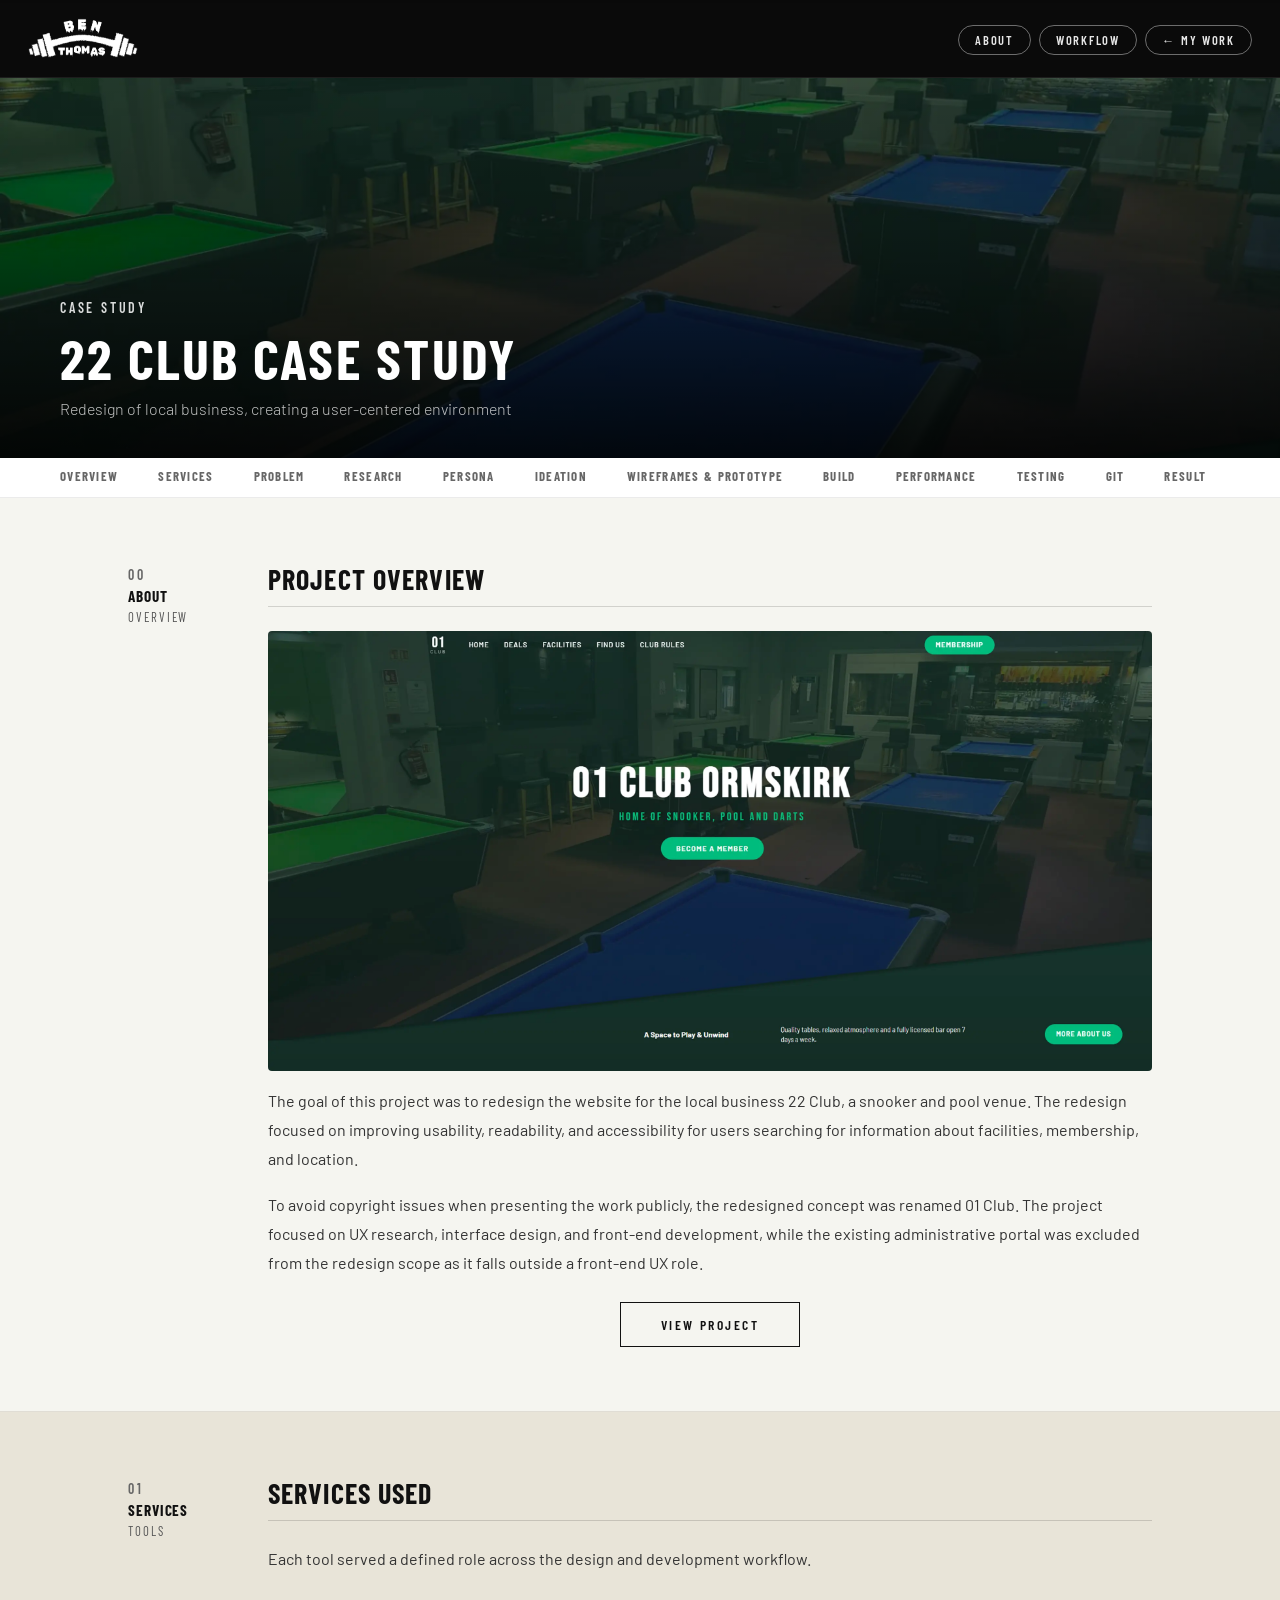
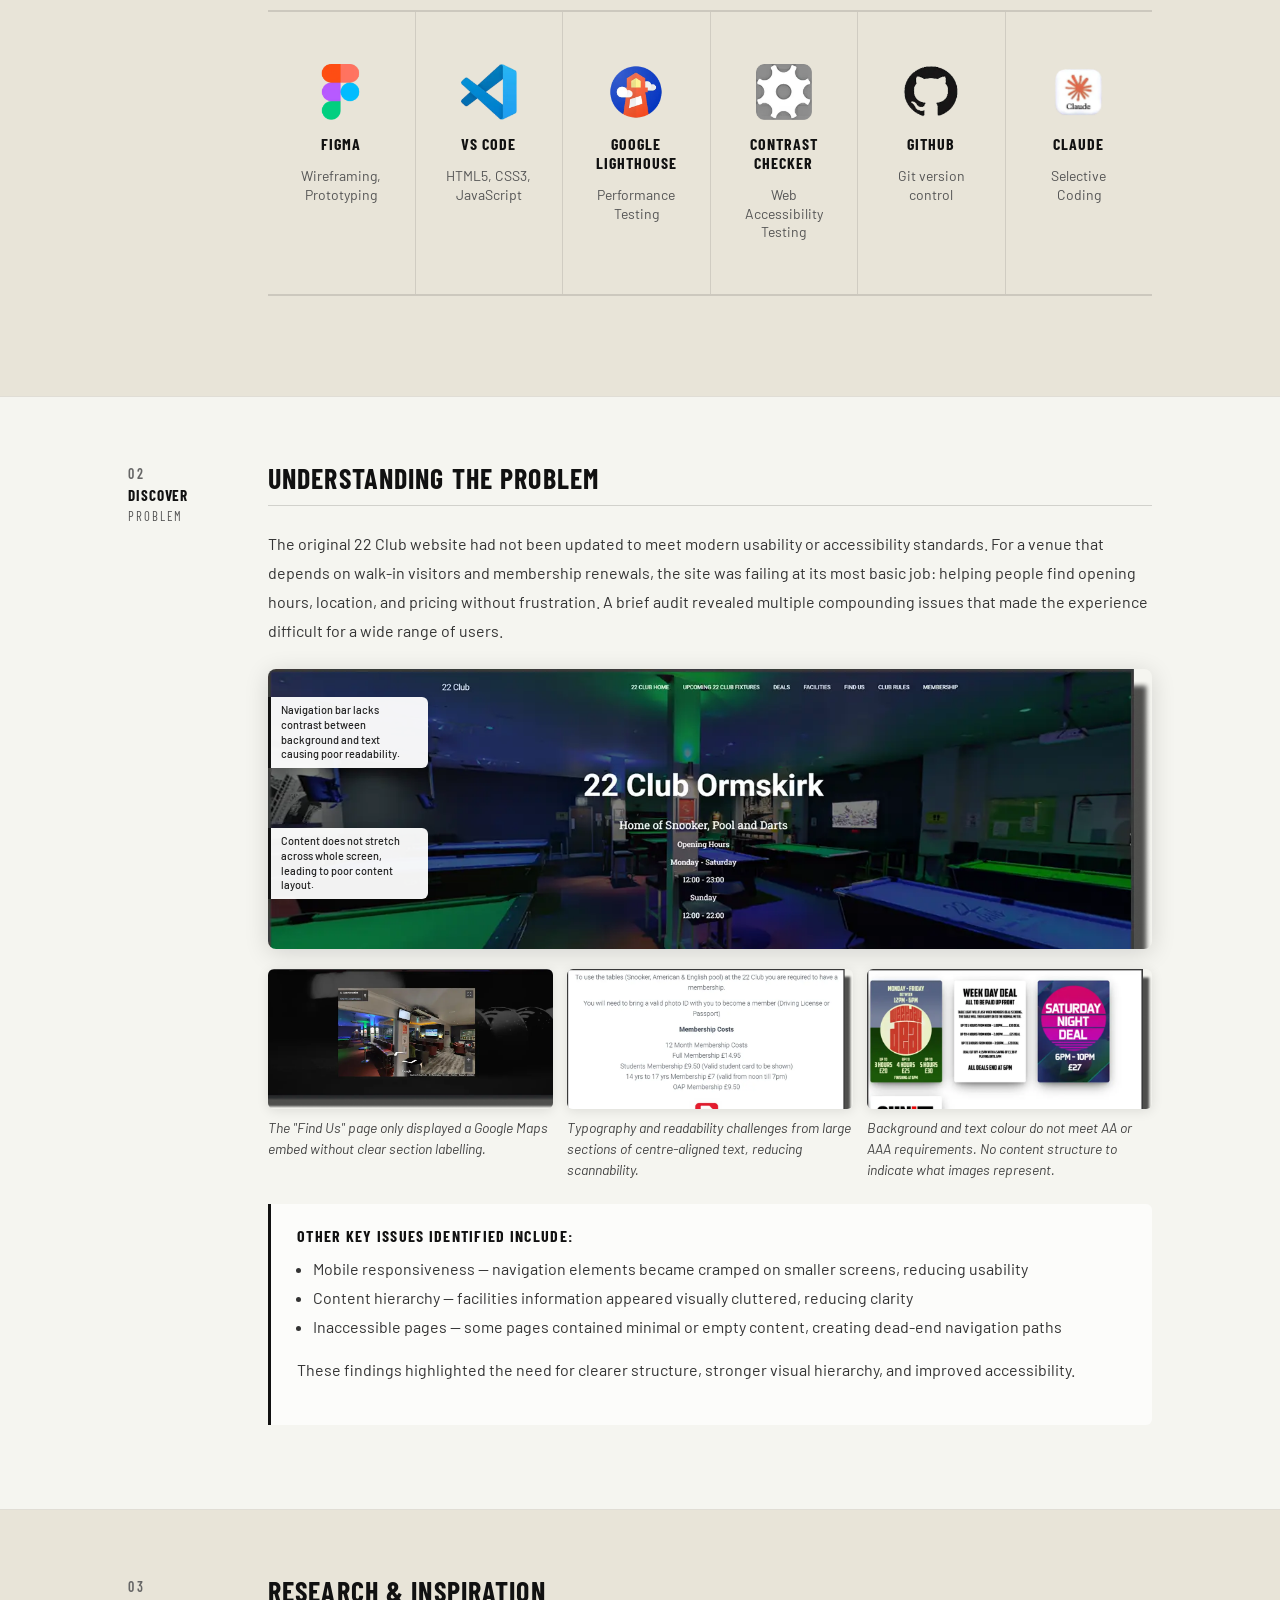
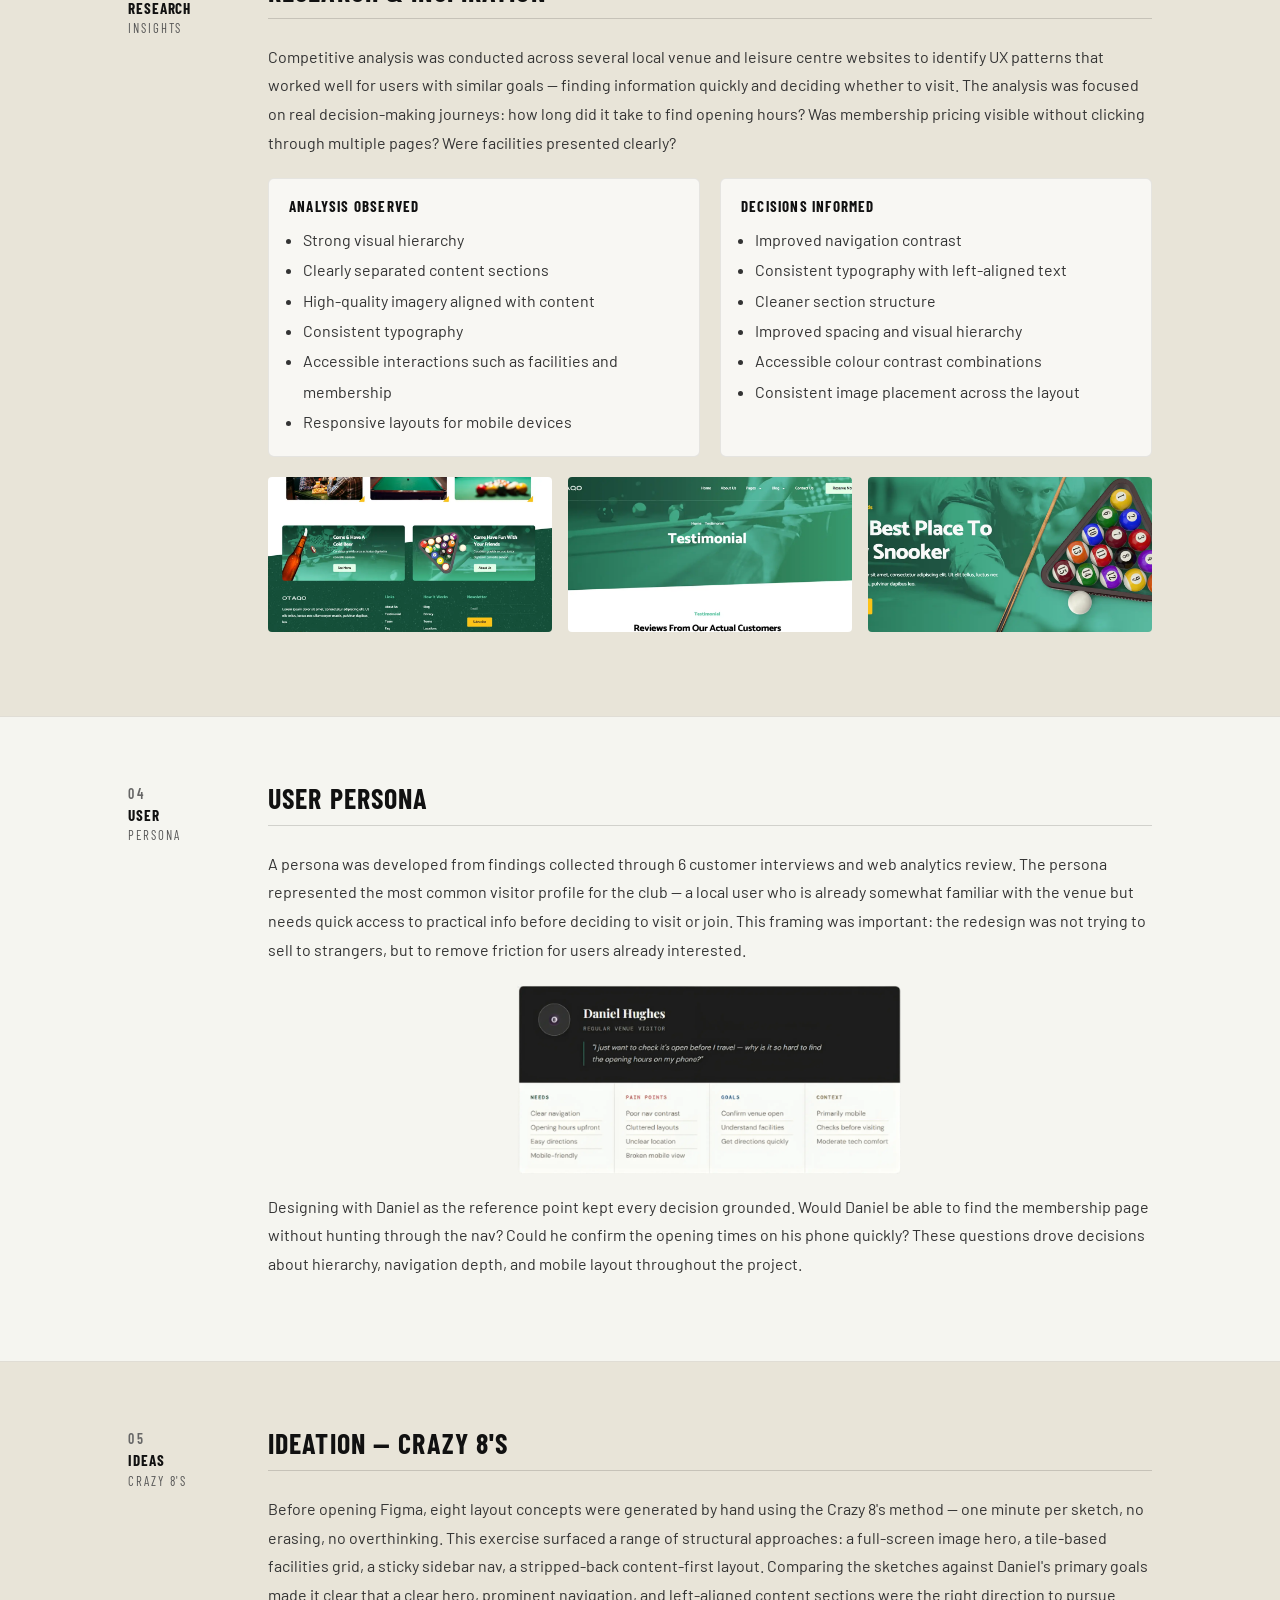
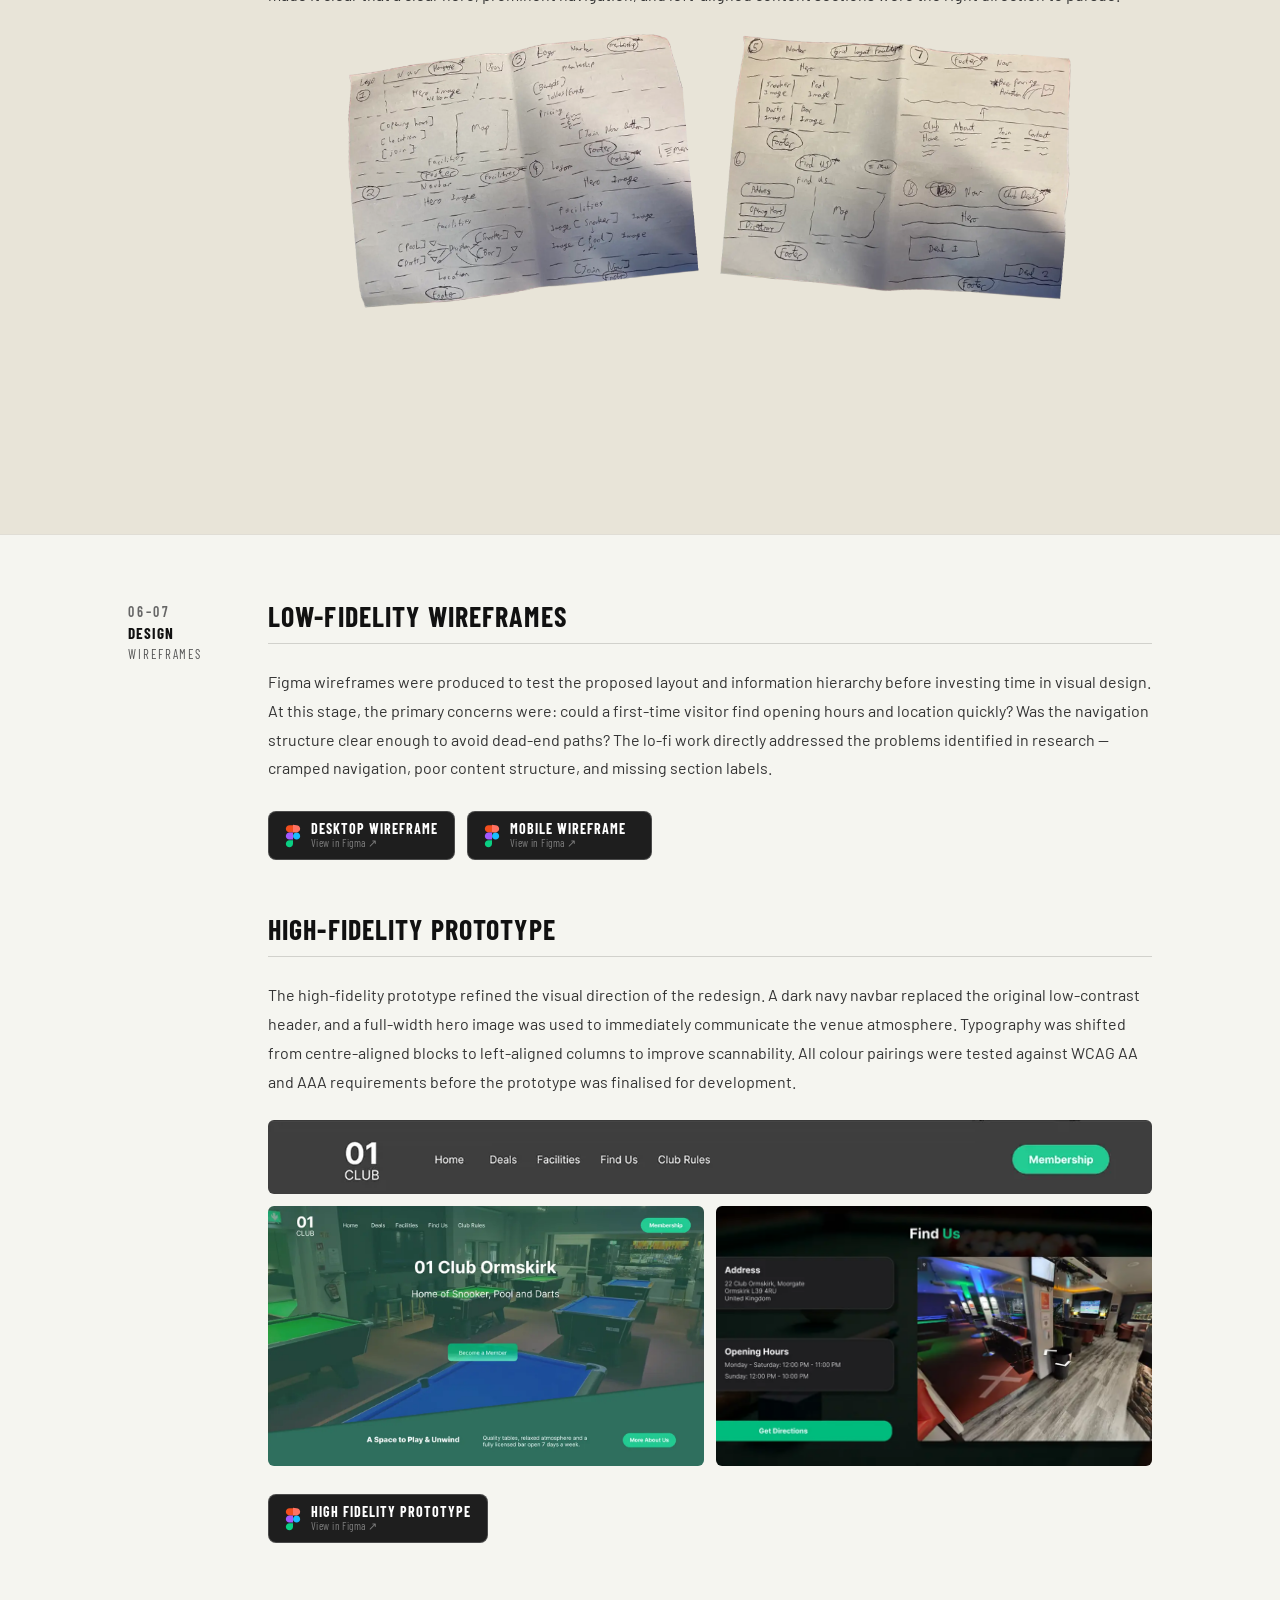
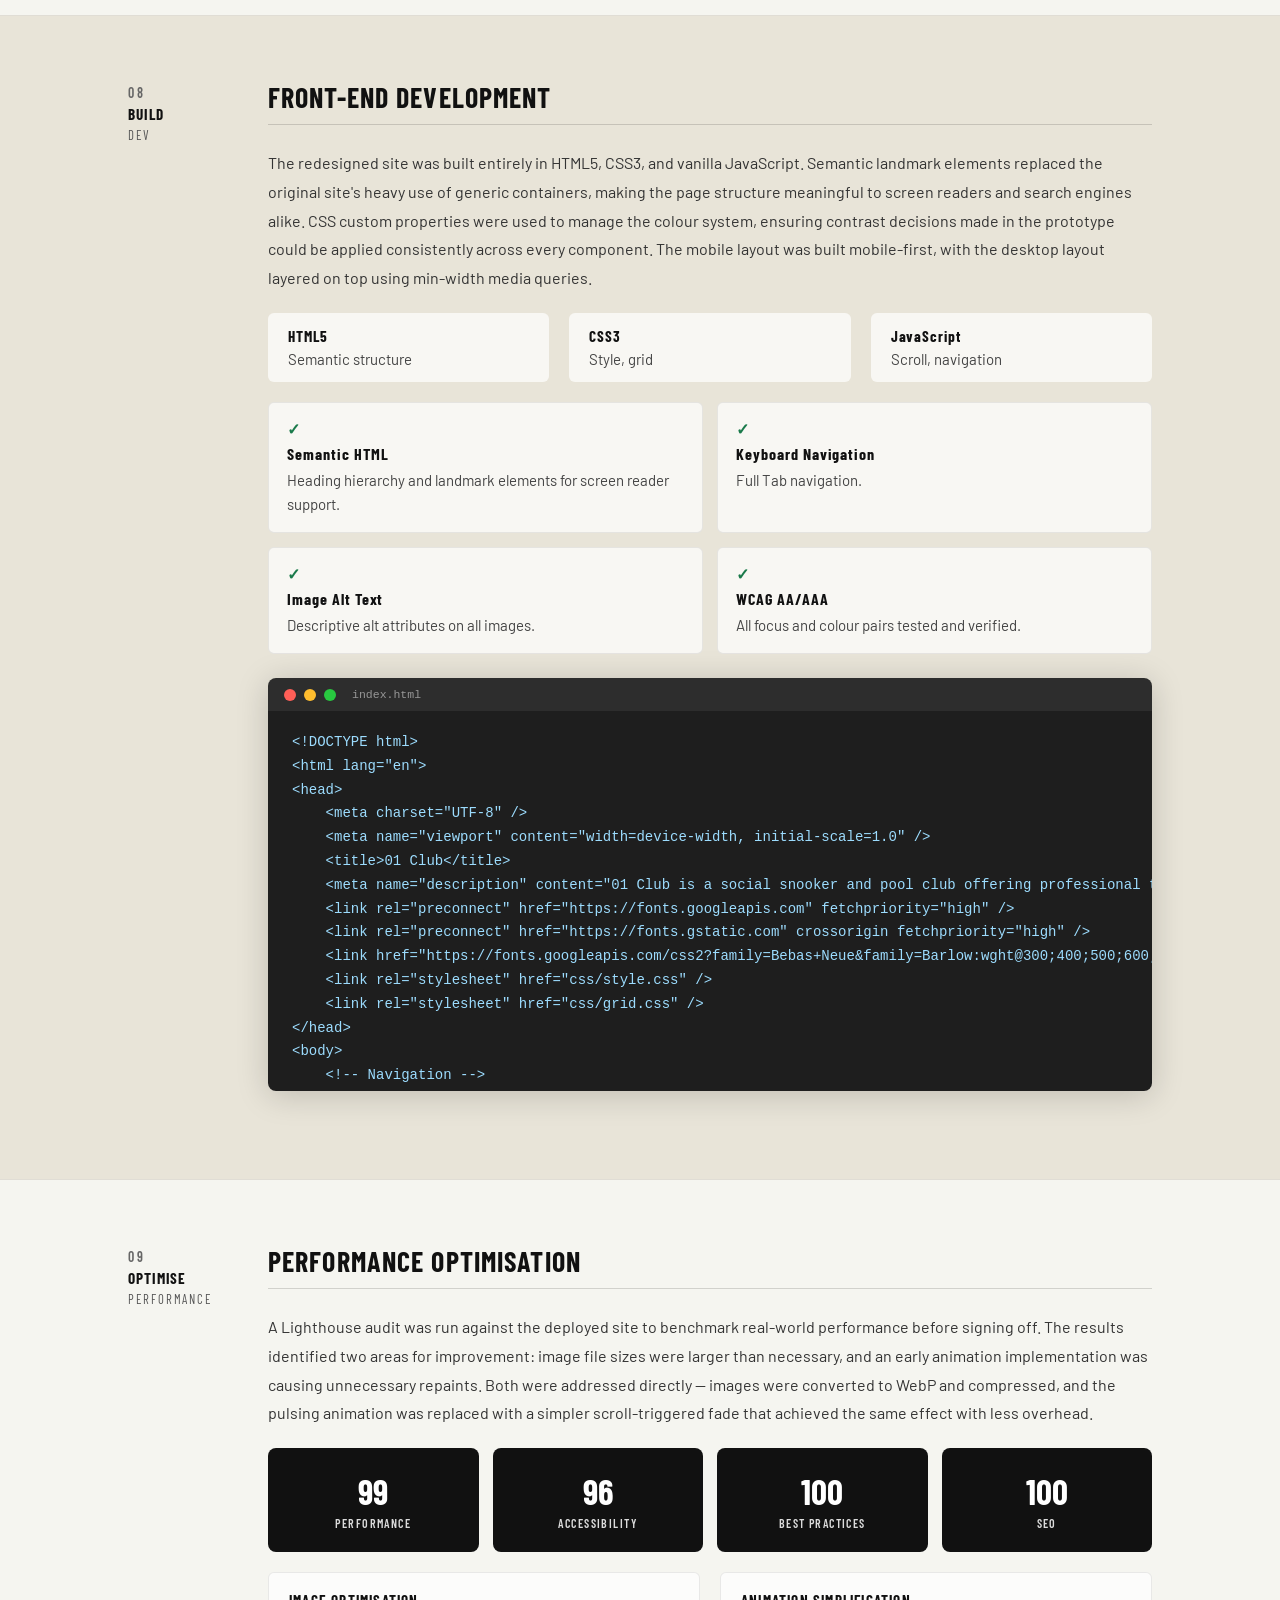
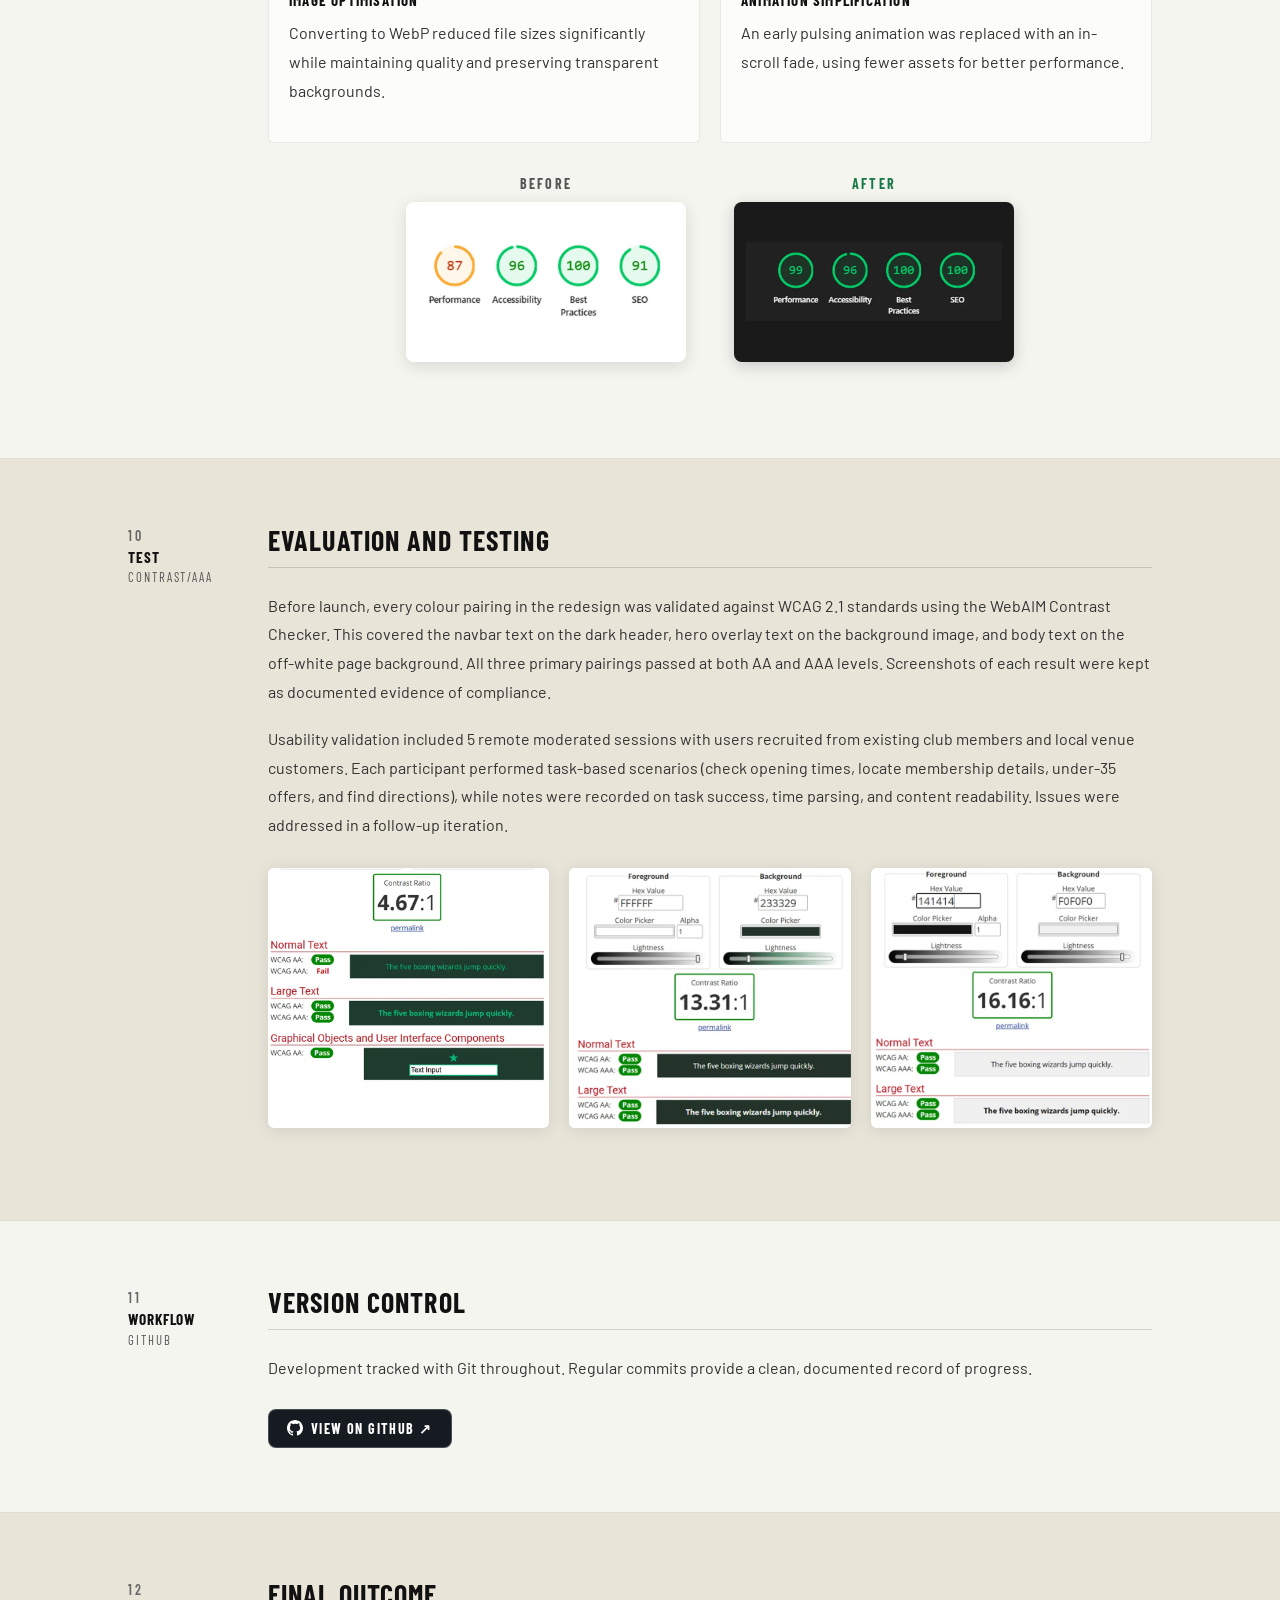
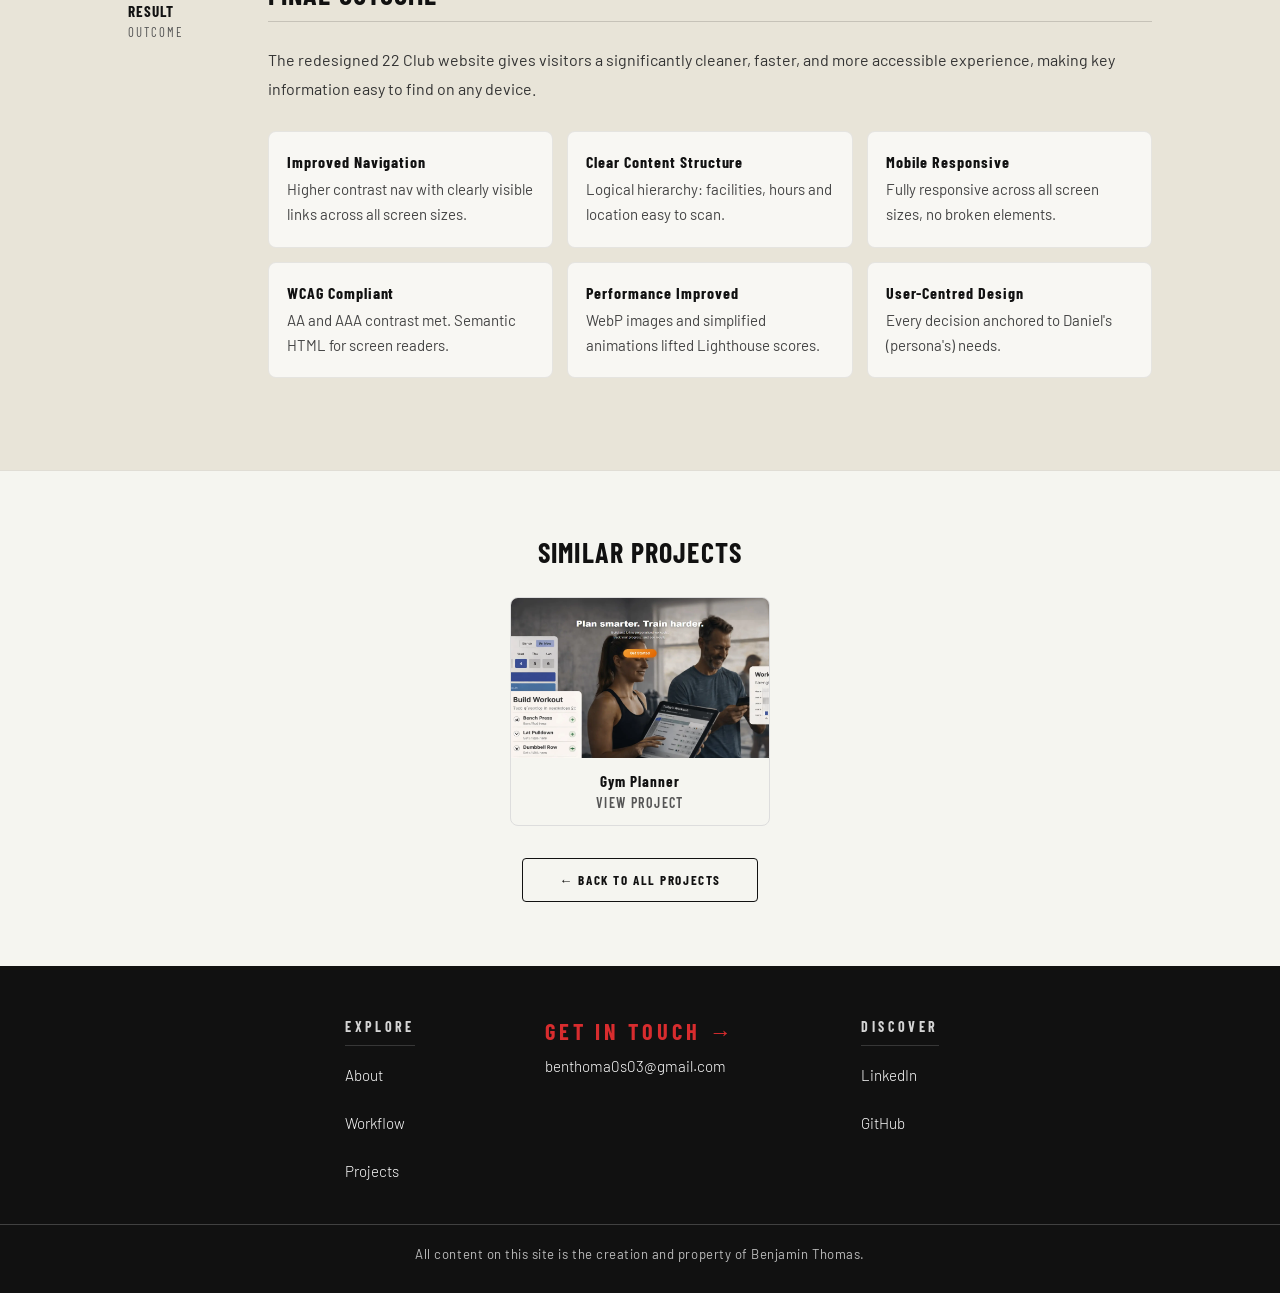
==== commit 49f05d79: "Add mobile nav toggles and nav/projects scripts Introduce mobile hamburger navigation and related ac" ====
--- a/22-club.html
+++ b/22-club.html
@@ -23,7 +23,17 @@
         <a href="index.html" class="nav__logo">
             <img src="images/logo.webp" alt="Ben Thomas logo" width="110" height="42" />
         </a>
-        <ul class="nav__links">
+        <!--
+            AI-assisted section:
+            The mobile hamburger navigation toggle below was drafted with help from GitHub Copilot,
+            then reviewed and edited for integration, styling, and accessibility within this project.
+        -->
+        <button class="cs-nav-toggle" id="csNavToggle" type="button" aria-controls="csNavLinks" aria-expanded="false" aria-label="Open case study navigation menu">
+            <span class="cs-nav-toggle__bar"></span>
+            <span class="cs-nav-toggle__bar"></span>
+            <span class="cs-nav-toggle__bar"></span>
+        </button>
+        <ul class="nav__links" id="csNavLinks">
             <li><a href="about.html" class="nav__back nav__link">About</a></li>
             <li><a href="workflow.html" class="nav__back nav__link">Workflow</a></li>
             <li><a href="projects.html" class="nav__back nav__link">← My Work</a></li>
@@ -61,7 +71,7 @@
             <li><a href="#result">Result</a></li>
         </ul>
         <div class="cs-section-nav__mobile">
-            <button class="cs-section-nav__toggle">
+            <button class="cs-section-nav__toggle" type="button" aria-controls="cs-section-dropdown" aria-expanded="false">
                 <span class="cs-section-nav__toggle-label">Contents</span>
                 <svg class="cs-section-nav__toggle-icon" width="12" height="12" viewBox="0 0 12 12">
                     <path d="M2 4l4 4 4-4" fill="none" stroke="currentColor" stroke-width="2" stroke-linecap="round" stroke-linejoin="round"/>
--- a/css/style.css
+++ b/css/style.css
@@ -81,7 +81,7 @@
 .hero__right-content .hero__tagline { align-self: center; white-space: nowrap; font-size: clamp(1.6rem, 2.6vw, 2.4rem); }
 .hero__right-content .btn-outline { align-self: center; margin-top: auto; }
 .hero__label { font-family: var(--font-condensed); font-size: 1.6rem; font-weight: 600; letter-spacing: 0.2em; text-transform: uppercase; margin-bottom: 6px; opacity: 0.9; color: var(--white); }
-.hero__label span { font-weight: 300; margin-right: 2px; color: var(--red); }
+.hero__label span { font-weight: 900; margin-right: 2px; color: var(--red); }
 .hero__sub { font-size: 1.1rem; font-weight: 300; color: var(--white); margin-bottom: 28px; letter-spacing: 0.02em; }
 .hero__statement { font-family: var(--font-condensed); font-size: clamp(2.4rem, 4vw, 3.8rem); font-weight: 700; line-height: 1.1; text-transform: uppercase; letter-spacing: 0.03em; margin-bottom: 40px; color: var(--white); }
 .hero__statement strong { color: var(--red); font-weight: 900; }
@@ -102,7 +102,7 @@
 -----------
 */
 .site-footer { background: var(--footer-bg); padding: 52px 0 28px; }
-.footer__col h2 { font-family: var(--font-condensed); font-size: 0.72rem; font-weight: 400; letter-spacing: 0.35em; text-transform: uppercase; color: rgba(255,255,255,0.4); margin-bottom: 20px; padding-bottom: 10px; border-bottom: 1px solid rgba(255,255,255,0.08); }
+.footer__col h2 { font-family: var(--font-condensed); font-size: 0.88rem; font-weight: 700; letter-spacing: 0.24em; text-transform: uppercase; color: rgba(255,255,255,0.82); margin-bottom: 20px; padding-bottom: 10px; border-bottom: 1px solid rgba(255,255,255,0.16); }
 .footer__col nav { display: flex; flex-direction: column; gap: 30px; margin-top: 16px; }
 .footer__col a { font-size: 0.95rem; font-weight: 300; color: var(--white); text-decoration: none; display: inline-block; transition: color 0.2s, transform 0.2s; }
 .footer__col a:hover { color: var(--red); transform: translateY(-2px); }
@@ -111,5 +111,5 @@
 .footer__email { font-size: 0.95rem; font-weight: 400; color: var(--white); text-decoration: none; position: relative; display: inline-block; }
 .footer__email::after { content: ''; position: absolute; left: 0; right: 0; bottom: -2px; height: 1px; background: var(--white); transform: scaleX(0); transform-origin: left; transition: transform 0.25s; }
 .footer__email:hover::after { transform: scaleX(1); }
-.footer__divider { border: none; border-top: 1px solid rgba(255,255,255,0.1); margin: 0 0 20px; }
-.footer__copy { text-align: center; font-size: 0.72rem; font-weight: 300; color: rgba(255,255,255,0.35); letter-spacing: 0.05em; }+.footer__divider { border: none; border-top: 1px solid rgba(255,255,255,0.2); margin: 0 0 20px; }
+.footer__copy { text-align: center; font-size: 0.82rem; font-weight: 400; color: rgba(255,255,255,0.72); letter-spacing: 0.04em; max-width: 760px; margin: 0 auto; padding: 0 24px; line-height: 1.5; }
--- a/css/grid.css
+++ b/css/grid.css
@@ -12,19 +12,30 @@
 -----------
 */
 @media (max-width: 768px) {
-    .hero { height: auto; min-height: calc(100svh - var(--nav-h)); margin-top: var(--nav-h); }
+    .site-nav { height: 64px; padding: 12px 16px; }
+    .nav__logo img { height: 34px; }
+    .hero { height: auto; min-height: calc(100svh - 64px); margin-top: 64px; }
     .hero__left,
-    .hero__right { position: relative; left: auto !important; right: auto !important; width: 100% !important; height: 50svh; filter: none !important; }
+    .hero__right { position: relative; left: auto !important; right: auto !important; width: 100% !important; height: auto; min-height: 320px; filter: none !important; }
     .hero.hover-left .hero__right,
     .hero.hover-right .hero__left { filter: none !important; }
     .hero.hover-left .hero__right-content,
     .hero.hover-right .hero__left-content { opacity: 1 !important; }
     .hero__left-content,
-    .hero__right-content { width: 100%; margin: 0; padding: 0 28px 6vh; }
+    .hero__right-content {
+        width: 100% !important;
+        max-width: none;
+        margin: 0;
+        padding: 28px 28px 32px !important;
+        min-height: 0 !important;
+        justify-content: flex-start !important;
+        gap: 16px;
+    }
     .hero__right { display: flex; align-items: center; justify-content: center; }
-    .hero__right-content { padding: 0 !important; margin: 0 auto !important; align-items: flex-start; justify-content: flex-start !important; min-height: 0 !important; width: 70%; max-width: 300px; }
+    .hero__right-content { margin: 0 !important; align-items: flex-start; }
     .hero__right-content .hero__tagline { align-self: center; text-align: center; white-space: normal; font-size: 1.3rem; }
-    .hero__right-content .btn-outline { align-self: center; margin-top: 24px; }
+    .hero__left-content .btn-outline,
+    .hero__right-content .btn-outline { align-self: flex-start; margin-top: 12px; }
     .footer__grid { grid-template-columns: 1fr; padding: 0; gap: 32px; justify-items: center; }
     .footer__col { width: 180px; }
     .footer__col--contact { order: -1; }
@@ -33,4 +44,15 @@
 @media (max-width: 480px) {
     .hero__tagline { white-space: normal; }
     .hero__left-content, .hero__right-content { min-height: 0 !important; }
+}
+@media (max-width: 360px) {
+    .hero__left,
+    .hero__right { min-height: 280px; }
+    .hero__left-content,
+    .hero__right-content { width: 100% !important; max-width: none !important; padding: 22px 16px 24px !important; }
+    .hero__label { font-size: 1.2rem; letter-spacing: 0.14em; }
+    .hero__sub { font-size: 0.92rem; margin-bottom: 18px; }
+    .hero__statement { font-size: clamp(1.8rem, 9vw, 2.2rem); margin-bottom: 20px; }
+    .hero__right-content .hero__tagline { font-size: 1.1rem; }
+    .btn-outline { padding: 10px 14px; font-size: 0.68rem; letter-spacing: 0.14em; }
 }
--- a/css/case-study.css
+++ b/css/case-study.css
@@ -14,6 +14,11 @@
 .case-study-page .nav__logo { border: none; outline: none; box-shadow: none; }
 .case-study-page .nav__logo img { border: none; outline: none; box-shadow: none; }
 .case-study-page .nav__links { position: static !important; transform: none !important; top: auto !important; display: flex !important; flex-direction: row !important; align-items: center; gap: 8px; background: none; box-shadow: none; padding: 0; margin: 0; list-style: none; }
+.cs-nav-toggle { display: none; width: 42px; height: 42px; border: 1px solid rgba(255,255,255,0.35); border-radius: 8px; background: rgba(255,255,255,0.04); color: #fff; cursor: pointer; align-items: center; justify-content: center; flex-direction: column; gap: 5px; }
+.cs-nav-toggle__bar { width: 18px; height: 2px; background: #fff; border-radius: 2px; }
+.cs-nav-toggle[aria-expanded="true"] .cs-nav-toggle__bar:nth-child(1) { transform: translateY(7px) rotate(45deg); }
+.cs-nav-toggle[aria-expanded="true"] .cs-nav-toggle__bar:nth-child(2) { opacity: 0; }
+.cs-nav-toggle[aria-expanded="true"] .cs-nav-toggle__bar:nth-child(3) { transform: translateY(-7px) rotate(-45deg); }
 .nav__back { font-family: var(--font-condensed); font-size: 0.78rem; font-weight: 600; letter-spacing: 0.14em; text-transform: uppercase; color: rgba(255,255,255,0.9); text-decoration: none; border: 1.5px solid rgba(255,255,255,0.4); padding: 7px 16px; border-radius: 20px; transition: background 0.2s, color 0.2s, border-color 0.2s; }
 .nav__back:hover { background: #fff; color: #0a0a0a; border-color: #fff; }
 /*
@@ -21,7 +26,7 @@
 Hero
 -----------
 */
-.cs-hero { position: relative; width: 100%; height: 380px; overflow: hidden; display: flex; align-items: flex-end; }
+.cs-hero { position: relative; width: 100%; height: 380px; overflow: hidden; display: flex; align-items: flex-end; margin-top: var(--nav-h); }
 .cs-hero__img { position: absolute; inset: 0; width: 100%; height: 100%; object-fit: cover; object-position: center; }
 .cs-hero__overlay { position: absolute; inset: 0; background: linear-gradient(to top, rgba(0,0,0,0.85) 0%, rgba(0,0,0,0.3) 60%, rgba(0,0,0,0.1) 100%); }
 .cs-hero__content { position: relative; z-index: 2; padding: 40px 60px; }
@@ -33,7 +38,7 @@
 Section nav
 -----------
 */
-.cs-section-nav { position: sticky; top: 78px; z-index: 9; background: rgba(255,255,255,0.96); backdrop-filter: blur(8px); border-bottom: 1px solid rgba(0,0,0,0.08); padding: 0 40px; }
+.cs-section-nav { position: sticky; top: var(--nav-h); z-index: 9; background: rgba(255,255,255,0.96); backdrop-filter: blur(8px); border-bottom: 1px solid rgba(0,0,0,0.08); padding: 0 40px; }
 .cs-section-nav__list { list-style: none; padding: 0; margin: 0; display: flex; overflow-x: auto; scrollbar-width: none; }
 .cs-section-nav__list::-webkit-scrollbar { display: none; }
 .cs-section-nav__list a { display: block; padding: 10px 20px; font-family: var(--font-condensed); font-size: 0.8rem; font-weight: 700; letter-spacing: 0.1em; text-transform: uppercase; color: #666; text-decoration: none; border-bottom: 3px solid transparent; border-radius: 4px 4px 0 0; white-space: nowrap; transition: color 0.15s, border-color 0.15s, background 0.15s; }
@@ -320,14 +325,39 @@
     .cs-tech-grid { flex-direction: column; }
     .cs-ref-grid, .cs-img-trio { grid-template-columns: 1fr 1fr; }
     .cs-img-pair, .cs-hifi-grid { grid-template-columns: 1fr; }
+    .cs-img-pair .cs-img { height: auto; max-height: none; }
+    .cs-img-pair--equal { max-width: 100%; }
     .cs-scores { grid-template-columns: repeat(2,1fr); }
     .cs-outcomes { grid-template-columns: 1fr 1fr; }
     .cs-before-after { flex-direction: column; align-items: center; }
 }
 @media (max-width: 768px) {
-    .cs-section-nav { top: 78px; padding: 0 20px; }
+    .case-study-page { --nav-h: 64px; }
+    .cs-section-nav { top: 64px; padding: 0 20px; }
     .cs-section-nav__list { display: none; }
     .cs-section-nav__mobile { display: block; }
+    .case-study-page .site-nav { padding: 12px 16px; min-height: 64px; }
+    .case-study-page .nav__logo img { height: 34px; width: auto; }
+    .cs-nav-toggle { display: inline-flex; }
+    .case-study-page .nav__links {
+        position: absolute !important;
+        top: calc(100% + 8px) !important;
+        right: 16px;
+        left: auto;
+        width: min(240px, 84vw);
+        display: none !important;
+        flex-direction: column !important;
+        align-items: stretch;
+        gap: 8px;
+        padding: 12px;
+        border-radius: 10px;
+        background: rgba(10,10,10,0.98);
+        border: 1px solid rgba(255,255,255,0.12);
+        box-shadow: 0 10px 28px rgba(0,0,0,0.35);
+        z-index: 21;
+    }
+    .case-study-page .nav__links.is-open { display: flex !important; }
+    .case-study-page .nav__links .nav__back { display: block; text-align: left; }
     .cs-tools { flex-wrap: wrap; border-top: none; border-bottom: none; gap: 4px; }
     .cs-tool { flex: 0 0 calc(33.33% - 8px); border-right: none; border-bottom: 1px solid rgba(0,0,0,0.08); }
     .cs-tool:nth-last-child(-n+3) { border-bottom: none; }
@@ -342,7 +372,23 @@
     .cs-problem-grid3, .cs-img-trio, .cs-ref-grid, .cs-outcomes { grid-template-columns: 1fr; }
     .cs-scores { grid-template-columns: repeat(2,1fr); }
     .cs-section { padding: 44px 0; }
+    .cs-img--contained { max-width: 94%; }
+    .cs-img-pair { gap: 12px; }
+    .cs-img-pair .cs-img { height: auto; max-height: none; }
+    .cs-img-pair--equal { max-width: 100%; }
     .case-study-page .scroll-top { bottom: 16px; right: 16px; width: 48px; height: 48px; }
+}
+@media (max-width: 360px) {
+    .case-study-page .site-nav { padding: 10px 12px; }
+    .case-study-page .nav__logo img { height: 30px; }
+    .cs-nav-toggle { width: 38px; height: 38px; }
+    .case-study-page .nav__links { right: 12px; left: auto; }
+    .cs-hero { min-height: 250px; }
+    .cs-hero__content { padding: 20px 16px; }
+    .cs-hero__title { font-size: clamp(1.4rem, 8vw, 1.8rem); }
+    .cs-hero__sub { font-size: 0.9rem; }
+    .cs-section-nav { top: 64px; padding: 0 12px; }
+    .cs-section-nav__toggle { padding: 10px 0; font-size: 0.76rem; }
 }
 /*
 -----------
--- a/css/about.css
+++ b/css/about.css
@@ -15,6 +15,31 @@
     justify-content: space-between;
 }
 
+.nav-toggle {
+    display: none;
+    width: 42px;
+    height: 42px;
+    border: 1px solid rgba(216,44,46,0.5);
+    border-radius: 8px;
+    background: rgba(216,44,46,0.08);
+    color: #fff;
+    cursor: pointer;
+    align-items: center;
+    justify-content: center;
+    flex-direction: column;
+    gap: 5px;
+}
+.nav-toggle__bar {
+    width: 18px;
+    height: 2px;
+    background: currentColor;
+    border-radius: 2px;
+    transition: transform 0.2s ease, opacity 0.2s ease;
+}
+.nav-toggle[aria-expanded="true"] .nav-toggle__bar:nth-child(1) { transform: translateY(7px) rotate(45deg); }
+.nav-toggle[aria-expanded="true"] .nav-toggle__bar:nth-child(2) { opacity: 0; }
+.nav-toggle[aria-expanded="true"] .nav-toggle__bar:nth-child(3) { transform: translateY(-7px) rotate(-45deg); }
+
 /*
 -----------
 NAV — inline row layout for all page classes
@@ -23,8 +48,7 @@
 .home-page .nav__links,
 .about-page .nav__links,
 .workflow-page .nav__links,
-.projects-page .nav__links,
-.case-study-page .nav__links {
+.projects-page .nav__links {
     position: static !important;
     transform: none !important;
     top: auto !important;
@@ -47,8 +71,7 @@
 .home-page .nav__link,
 .about-page .nav__link,
 .workflow-page .nav__link,
-.projects-page .nav__link,
-.case-study-page .nav__link {
+.projects-page .nav__link {
     font-family: var(--font-condensed);
     font-size: 0.82rem;
     font-weight: 700;
@@ -64,8 +87,7 @@
 .home-page .nav__link:hover,
 .about-page .nav__link:hover,
 .workflow-page .nav__link:hover,
-.projects-page .nav__link:hover,
-.case-study-page .nav__link:hover {
+.projects-page .nav__link:hover {
     color: #fff;
     background: var(--red);
     border-color: var(--red);
@@ -119,8 +141,7 @@
 */
 .about-page .site-nav,
 .workflow-page .site-nav,
-.projects-page .site-nav,
-.case-study-page .site-nav {
+.projects-page .site-nav {
     background: rgba(10,10,10,0.97);
     border-bottom: 1px solid rgba(255,255,255,0.07);
 }
@@ -495,9 +516,128 @@
         padding: 0 24px;
     }
     .about-cta__links { flex-direction: column; align-items: center; }
+
+    .home-page .nav-toggle,
+    .about-page .nav-toggle,
+    .workflow-page .nav-toggle,
+    .projects-page .nav-toggle {
+        display: inline-flex;
+        color: var(--red);
+    }
+
+    .home-page .nav__links,
+    .about-page .nav__links,
+    .workflow-page .nav__links,
+    .projects-page .nav__links {
+        position: absolute !important;
+        top: calc(100% + 8px) !important;
+        left: auto;
+        right: 12px;
+        width: min(240px, 84vw);
+        display: none !important;
+        flex-direction: column;
+        align-items: stretch;
+        gap: 8px;
+        padding: 12px;
+        border-radius: 10px;
+        background: rgba(10,10,10,0.98);
+        border: 1px solid rgba(255,255,255,0.12);
+        box-shadow: 0 10px 28px rgba(0,0,0,0.35);
+        z-index: 22;
+    }
+
+    .home-page .nav__links.is-open,
+    .about-page .nav__links.is-open,
+    .workflow-page .nav__links.is-open,
+    .projects-page .nav__links.is-open {
+        display: flex !important;
+    }
+
+    .home-page .nav__link,
+    .about-page .nav__link,
+    .workflow-page .nav__link,
+    .projects-page .nav__link {
+        font-size: 0.84rem;
+        letter-spacing: 0.12em;
+        padding: 10px 12px;
+        border: none;
+        border-radius: 6px;
+        background: transparent;
+        color: rgba(255,255,255,0.92);
+        text-align: left;
+    }
+    .home-page .nav__link:hover,
+    .about-page .nav__link:hover,
+    .workflow-page .nav__link:hover,
+    .projects-page .nav__link:hover {
+        background: rgba(216,44,46,0.16);
+        color: #fff;
+    }
+
+    .case-study-page .cs-nav-toggle {
+        display: inline-flex !important;
+    }
+    .case-study-page .nav__links {
+        display: none !important;
+    }
+    .case-study-page .nav__links.is-open {
+        display: flex !important;
+    }
+}
+@media (max-width: 520px) {
+    .home-page .site-nav,
+    .about-page .site-nav,
+    .workflow-page .site-nav,
+    .projects-page .site-nav {
+        padding: 10px 12px;
+    }
+    .home-page .nav__links,
+    .about-page .nav__links,
+    .workflow-page .nav__links,
+.projects-page .nav__links {
+        gap: 6px;
+    }
+    .home-page .nav__link,
+    .about-page .nav__link,
+    .workflow-page .nav__link,
+.projects-page .nav__link {
+        font-size: 0.7rem;
+        letter-spacing: 0.1em;
+        padding: 6px 10px;
+    }
+}
+@media (max-width: 360px) {
+    .home-page .nav__links,
+    .about-page .nav__links,
+    .workflow-page .nav__links,
+.projects-page .nav__links {
+        gap: 4px;
+    }
+    .home-page .nav__link,
+    .about-page .nav__link,
+    .workflow-page .nav__link,
+.projects-page .nav__link {
+        font-size: 0.64rem;
+        letter-spacing: 0.08em;
+        padding: 5px 8px;
+    }
 }
 @media (max-width: 480px) {
     .about-skills { grid-template-columns: 1fr 1fr; }
     .about-container { max-width: 94%; }
     .about-cta { max-width: 94%; }
+}
+
+@media (hover: none) and (pointer: coarse) {
+    .proj-card:focus,
+    .proj-card__link:focus,
+    .proj-card__tag:focus,
+    .cs-all-projects-btn:focus,
+    .cs-tool__link:focus,
+    .nav__link:focus,
+    .nav__back:focus,
+    .btn-outline:focus {
+        outline: none !important;
+        box-shadow: none !important;
+    }
 }
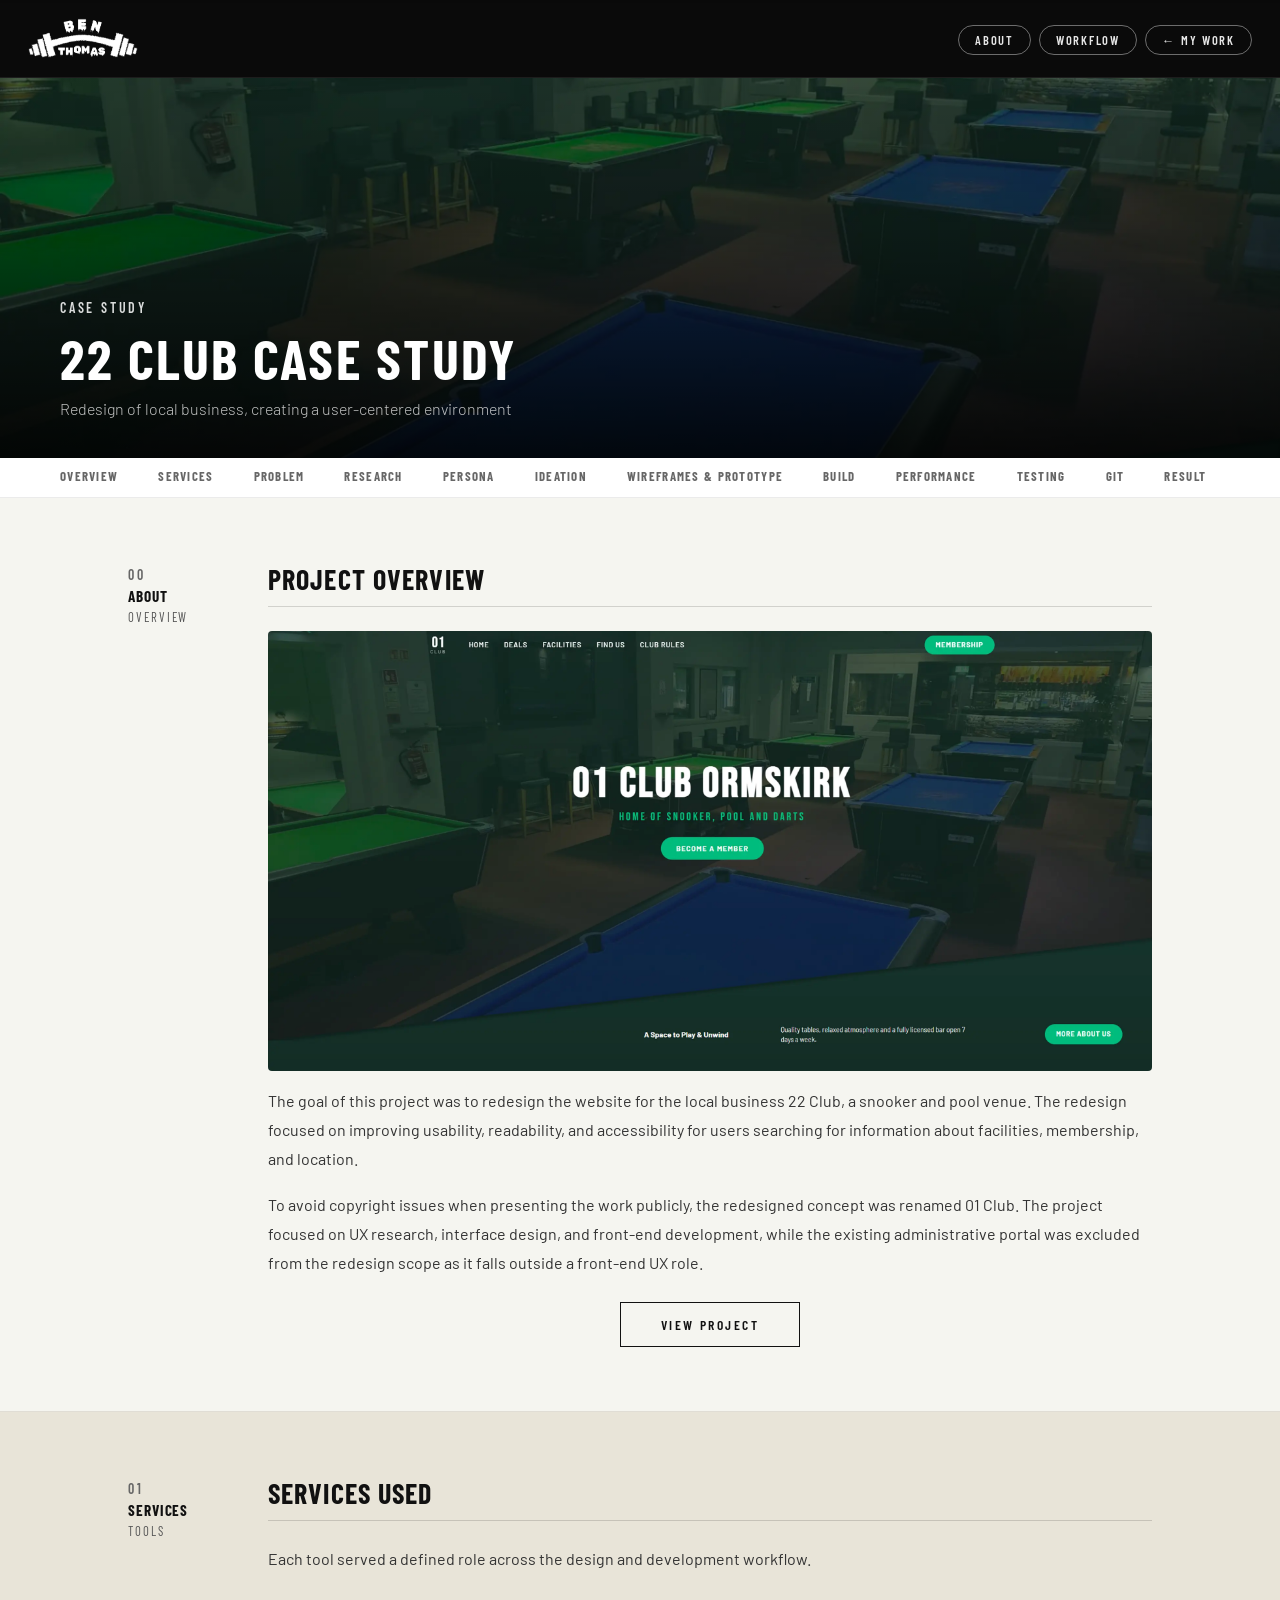
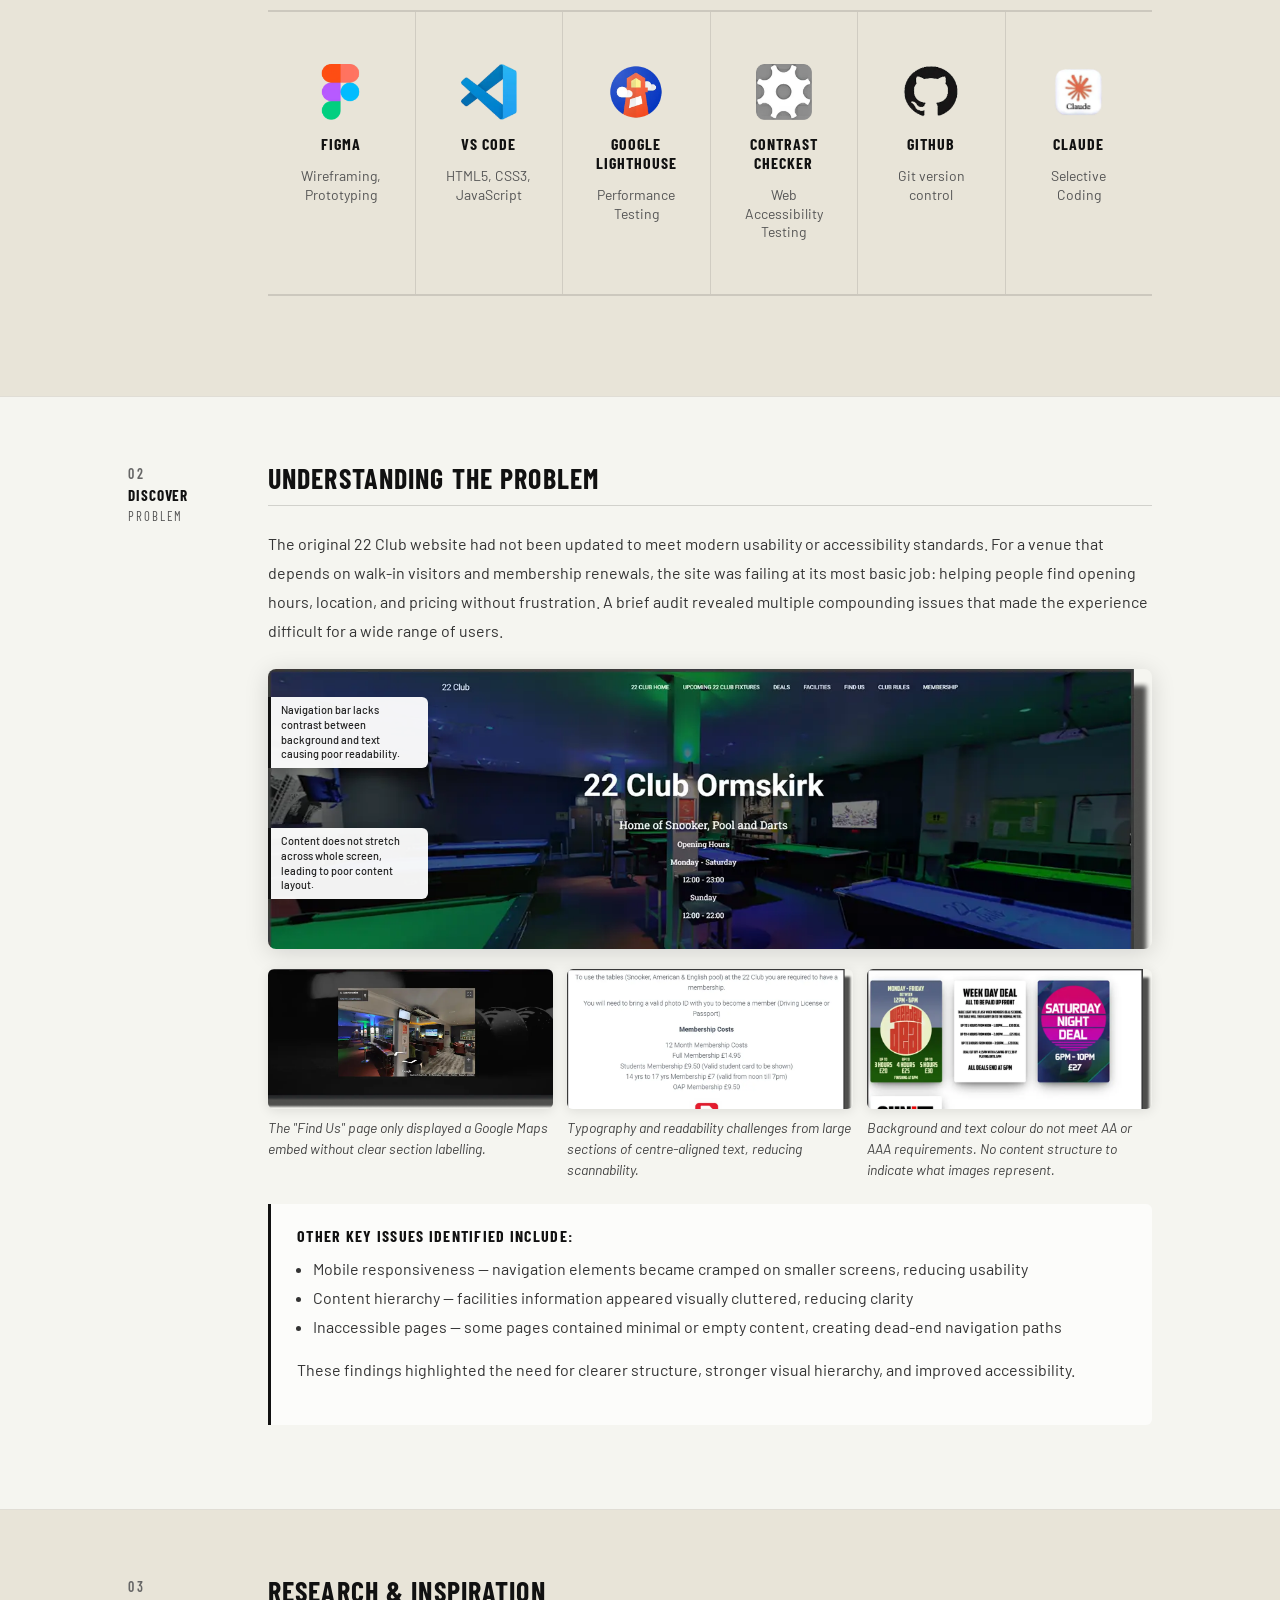
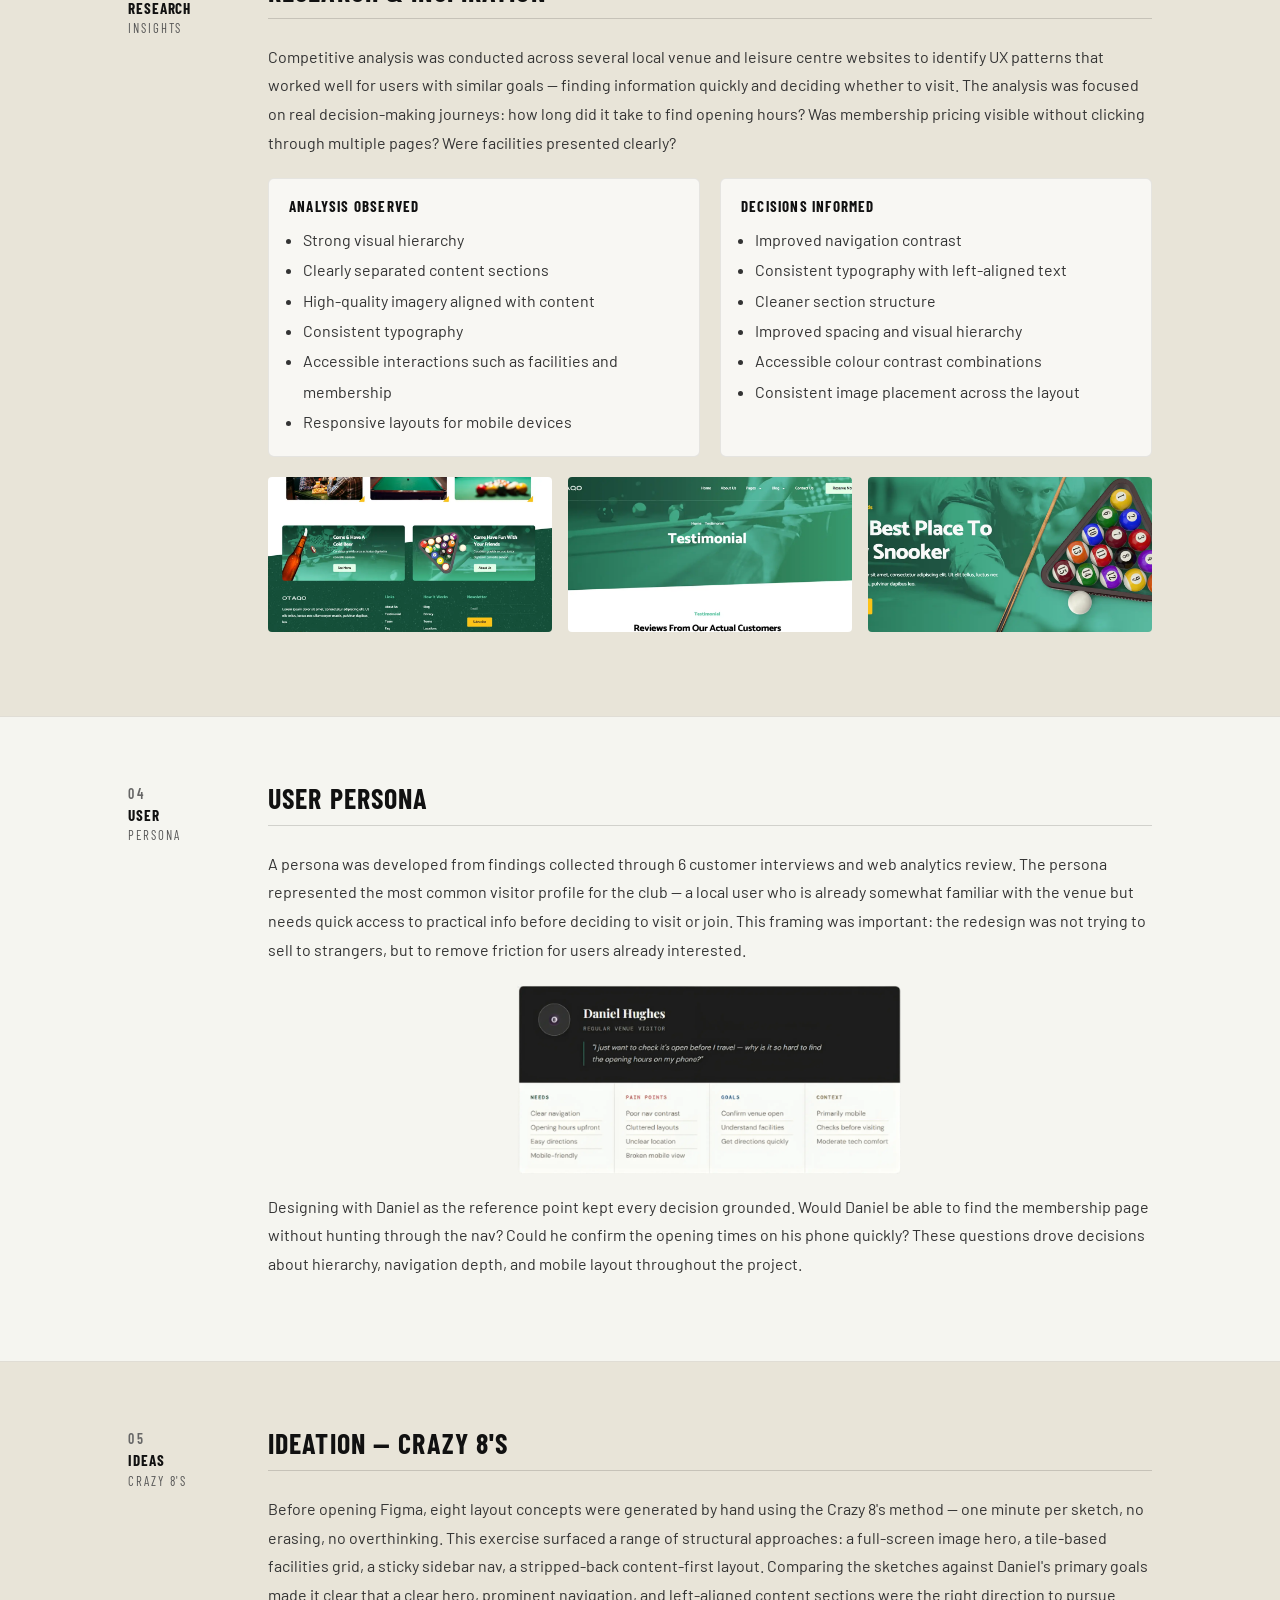
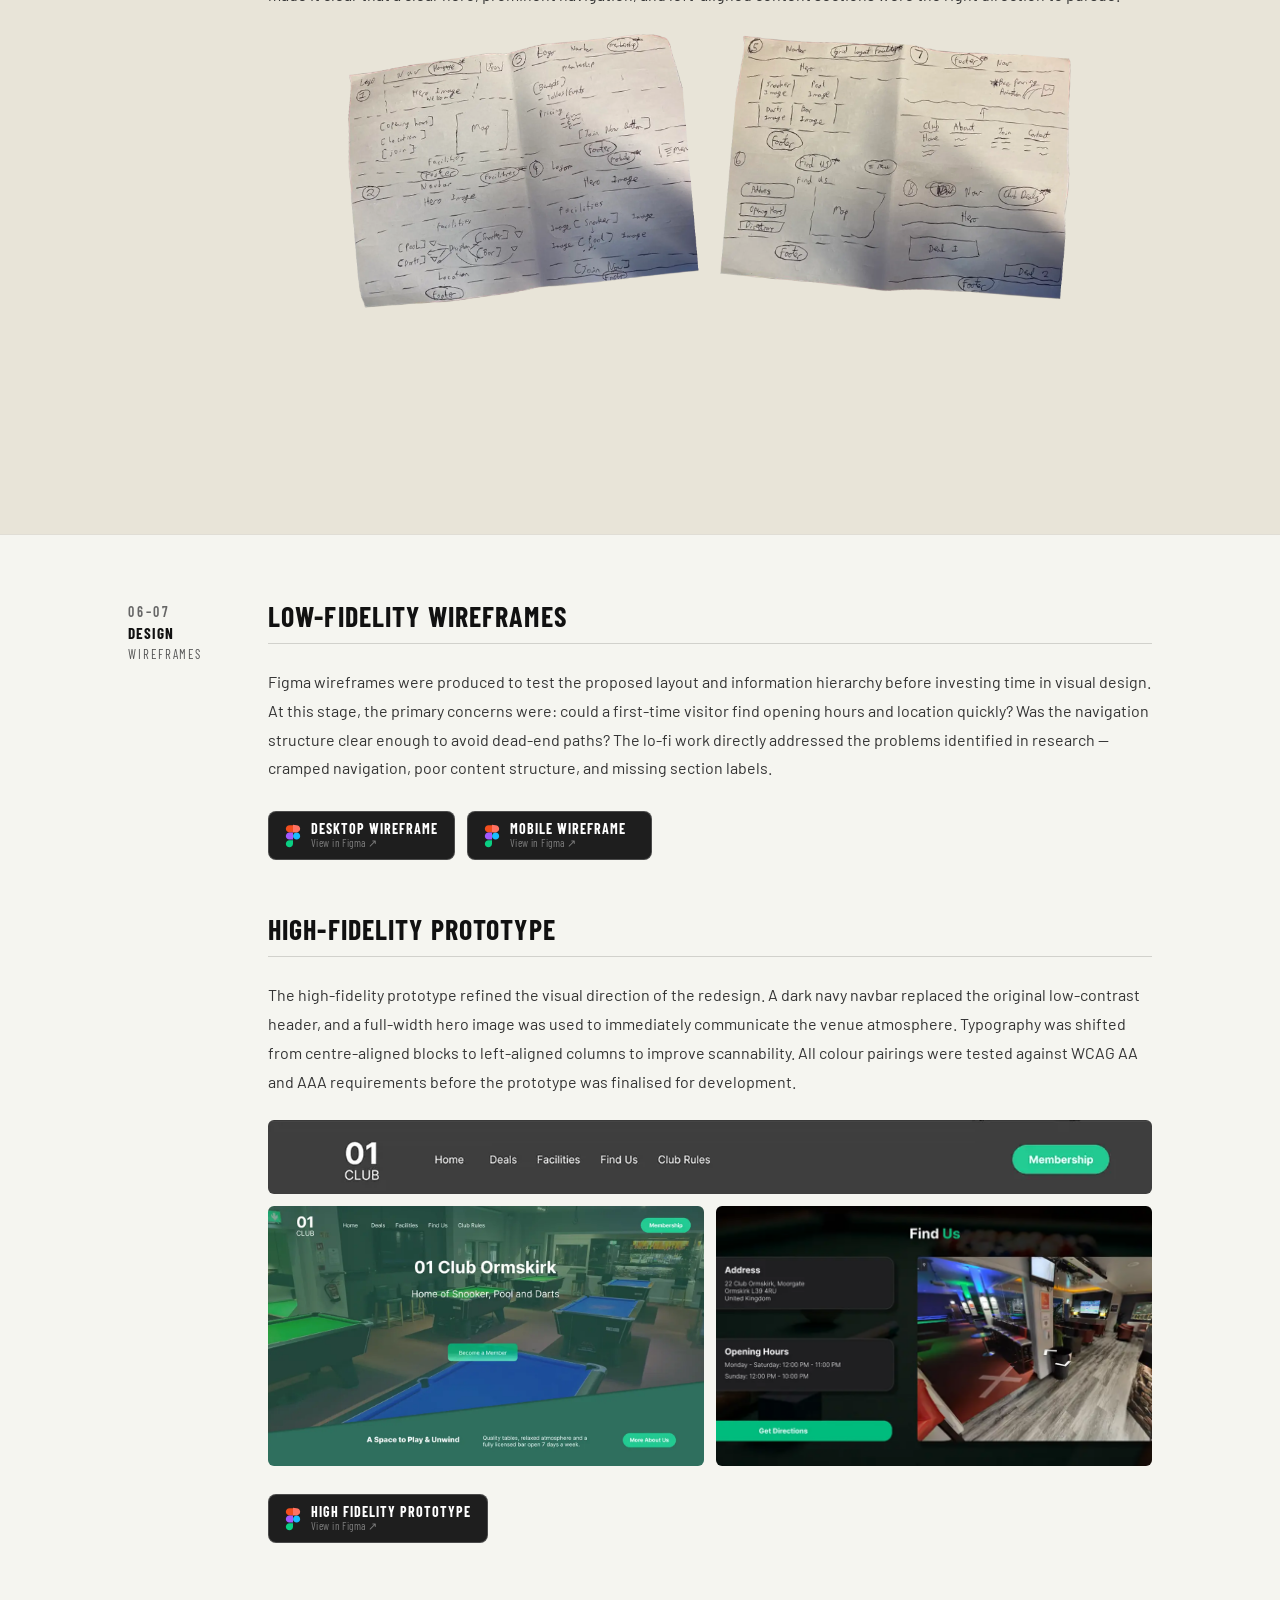
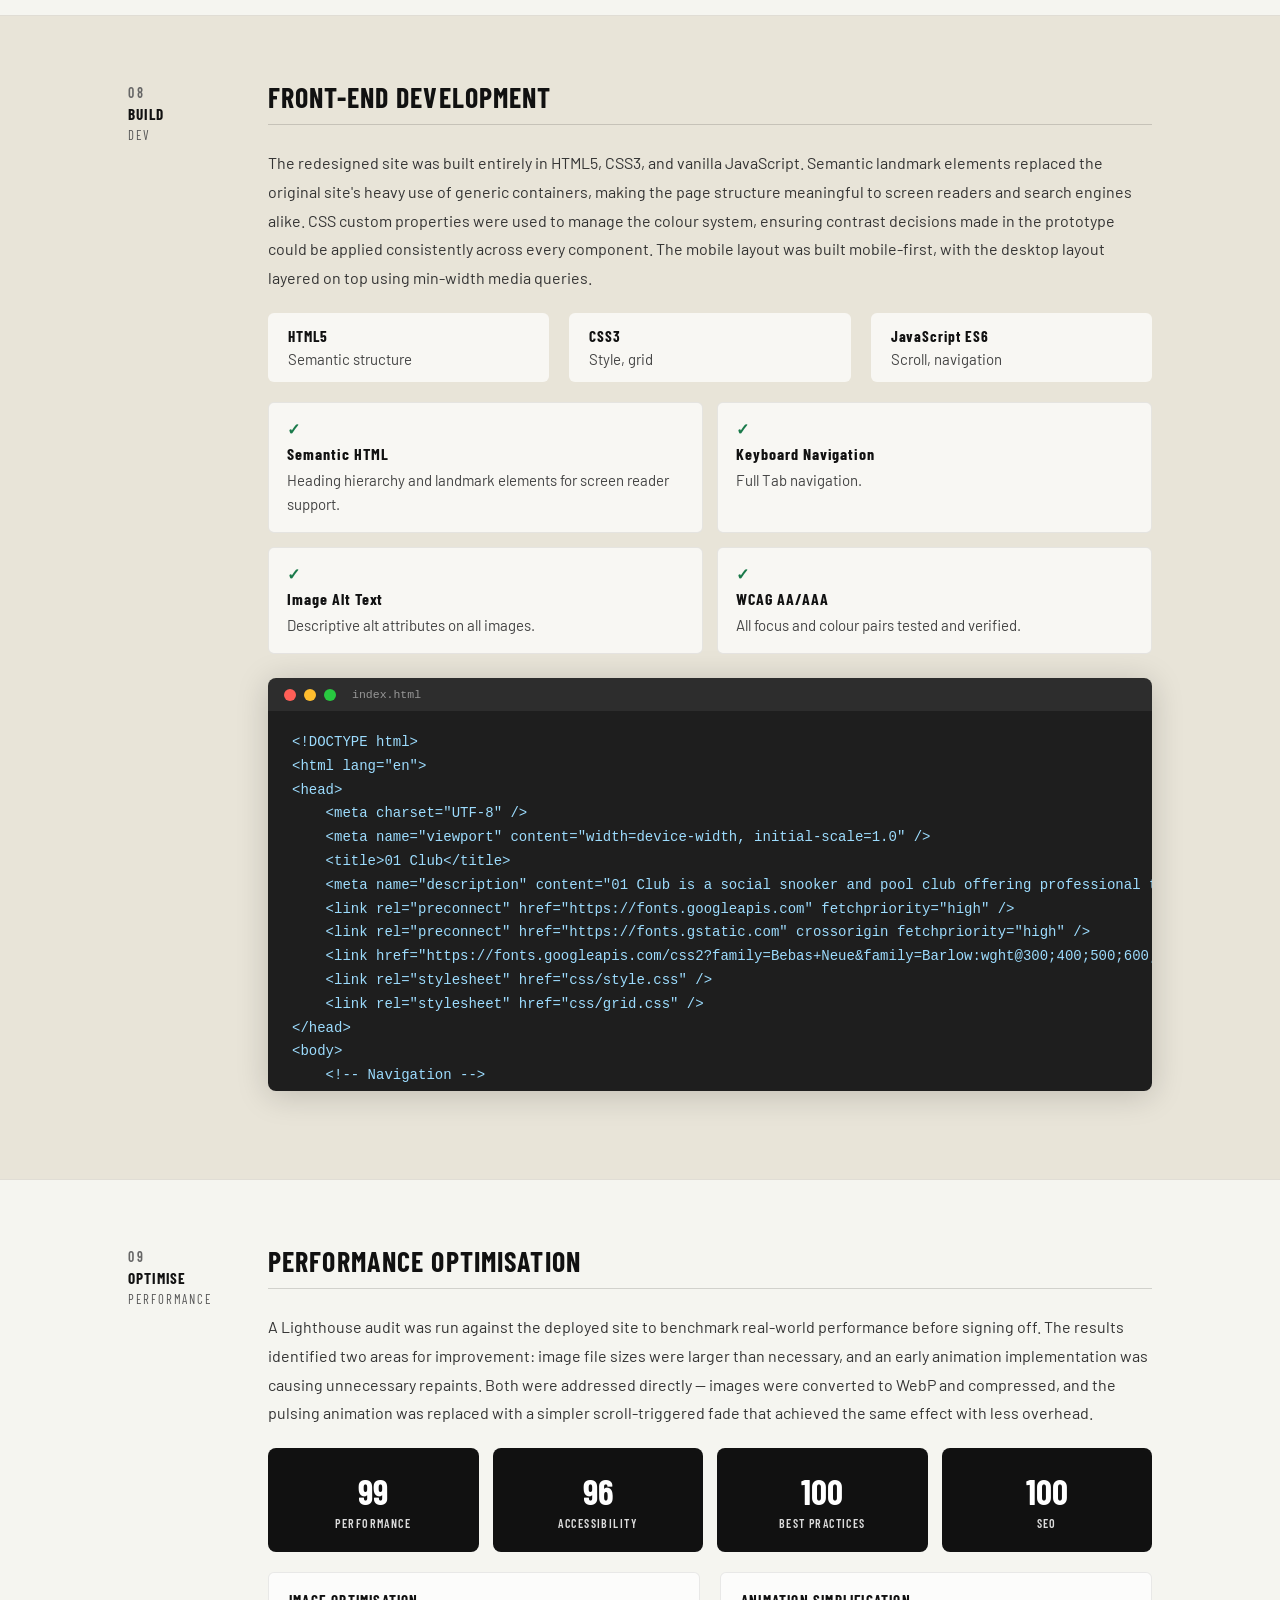
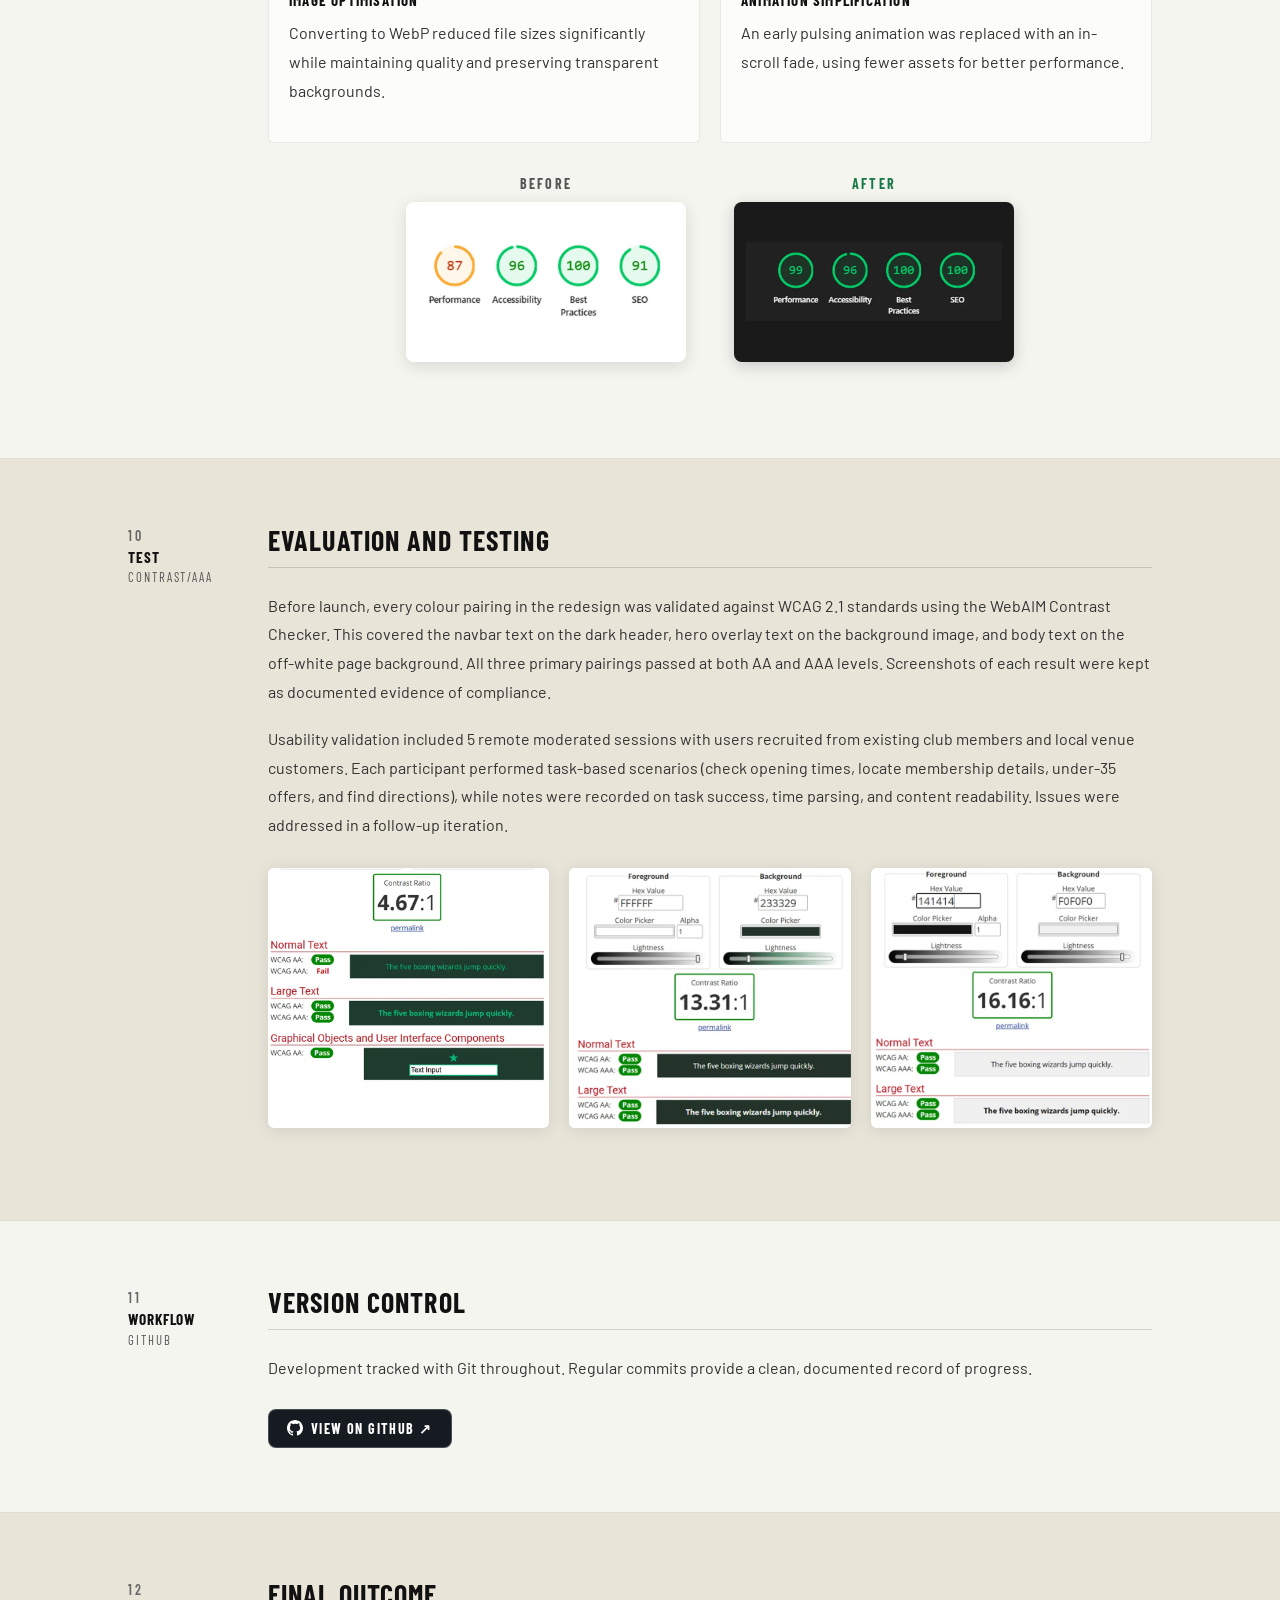
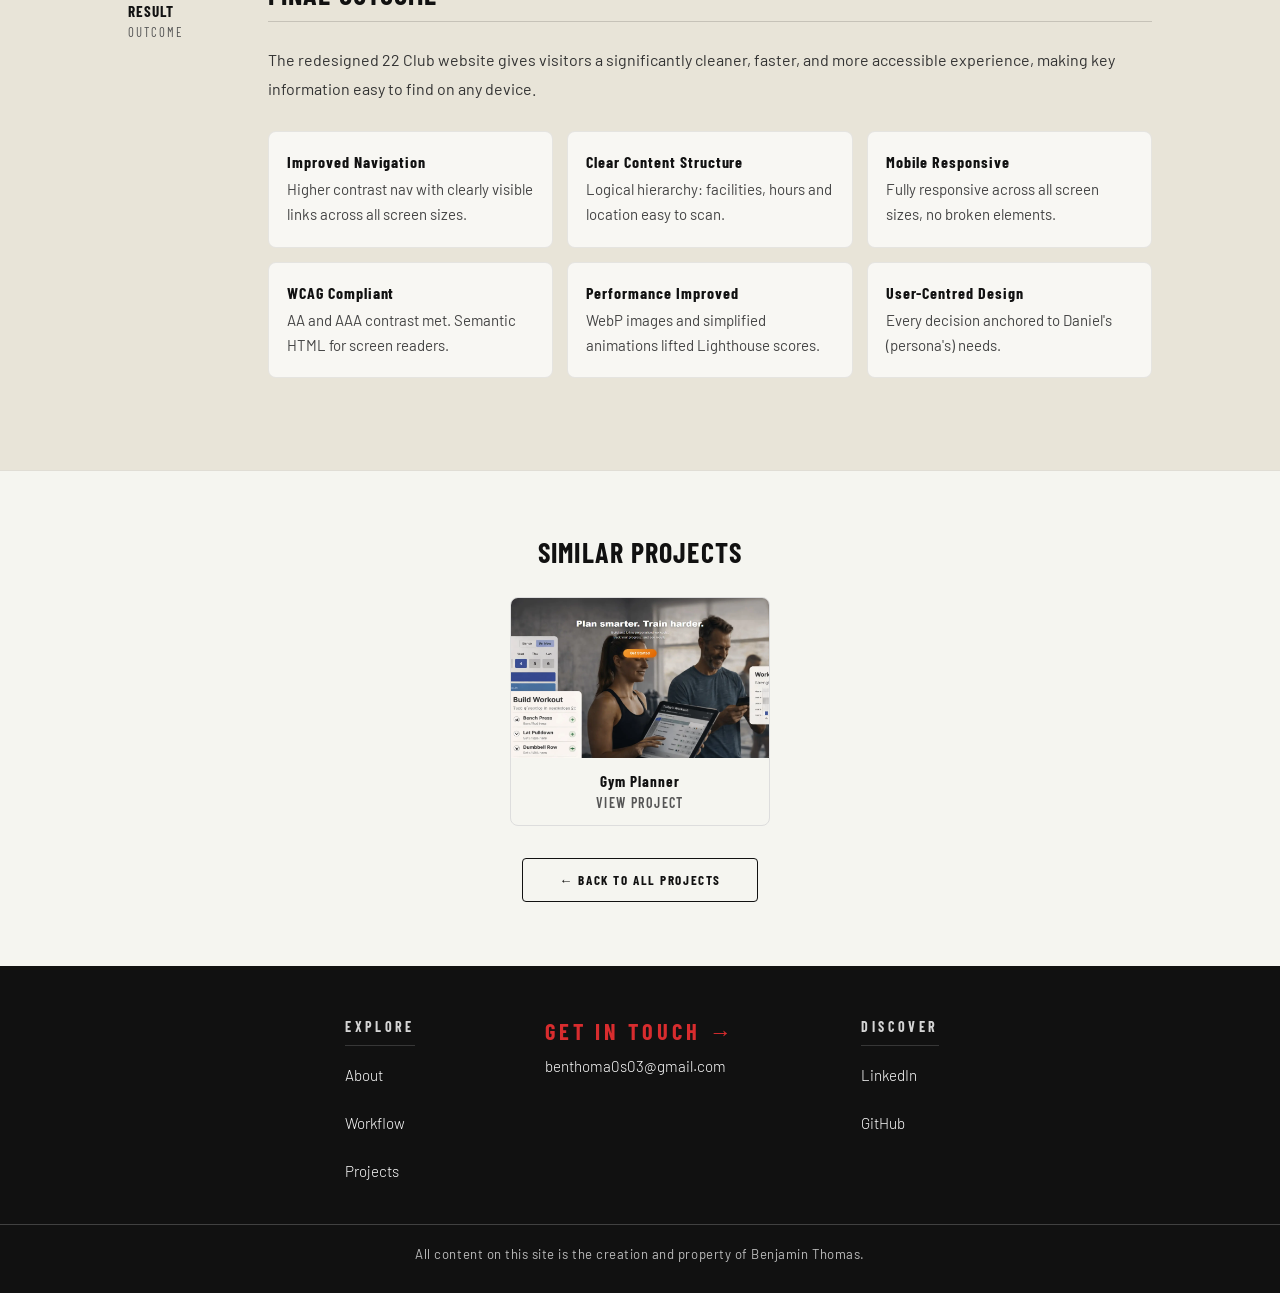
==== commit dac3e2ae: "Add Javascript version used for development Added ES6 for the JavaScript version used for coding the" ====
--- a/22-club.html
+++ b/22-club.html
@@ -300,7 +300,7 @@
                     <ul class="cs-tech-grid">
                         <li class="cs-tech"><strong>HTML5</strong><span>Semantic structure</span></li>
                         <li class="cs-tech"><strong>CSS3</strong><span>Style, grid</span></li>
-                        <li class="cs-tech"><strong>JavaScript</strong><span>Scroll, navigation</span></li>
+                        <li class="cs-tech"><strong>JavaScript ES6</strong><span>Scroll, navigation</span></li>
                     </ul>
                     <ul class="cs-feature-grid">
                         <li class="cs-feature"><span class="cs-feature__check">✓</span><strong>Semantic HTML</strong><p>Heading hierarchy and landmark elements for screen reader support.</p></li>
